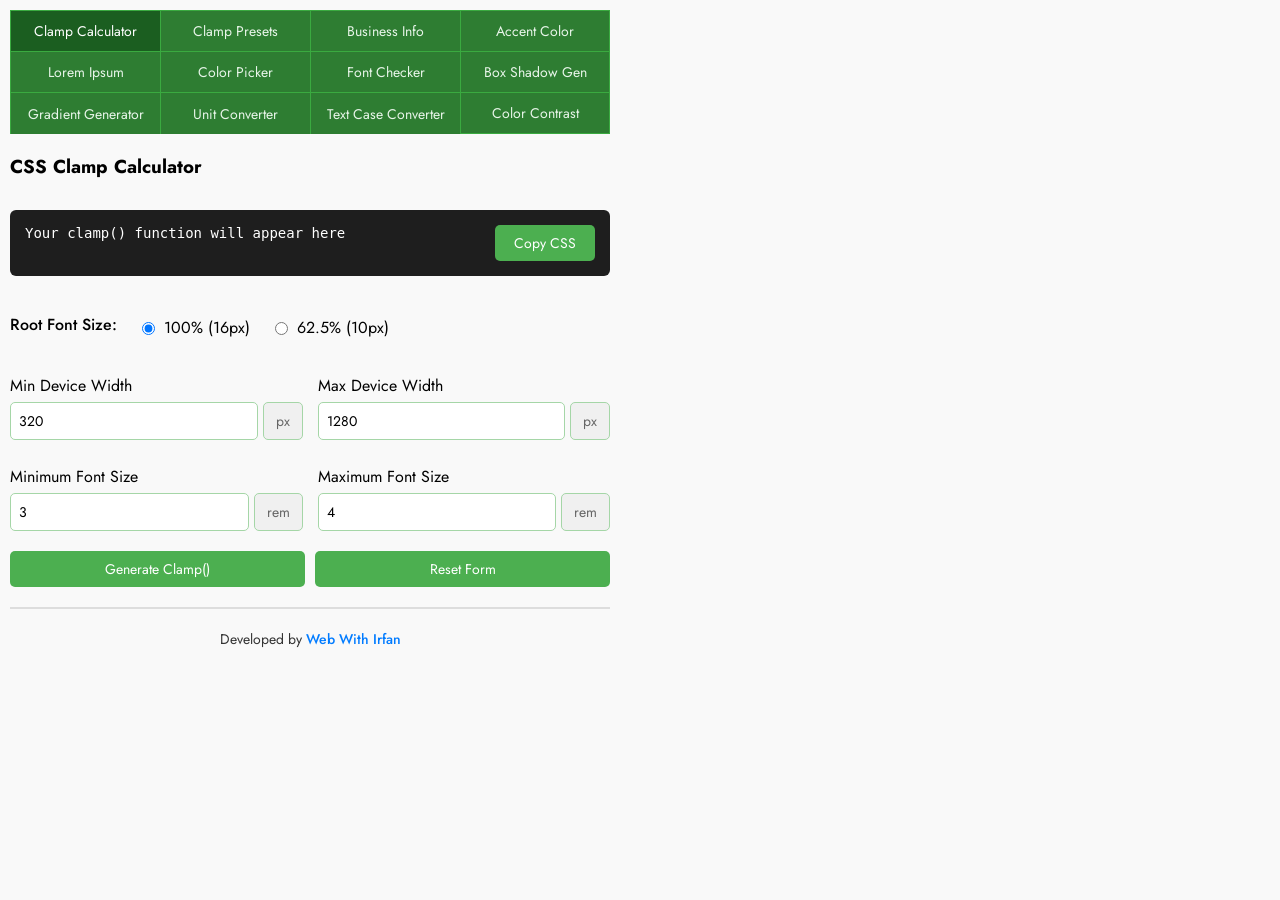
==== popup.html @ 5f10c7e3 "Uploaded all files" ====
<!DOCTYPE html>
<html lang="en">
<head>  <meta charset="UTF-8">  <meta name="viewport" content="width=device-width, initial-scale=1.0">
  <title>Toolbox - Web With Irfan</title>
  <link rel="stylesheet" href="popup.css">
  <script src="vendor/tesseract.min.js"></script>
</head>
<body>
  <div class="tab-container">
    <button class="tab-button btn-hover active" data-tab="clamp">Clamp Calculator</button>
    <button class="tab-button btn-hover" data-tab="clamp-presets">Clamp Presets</button>
    <button class="tab-button btn-hover" data-tab="business-info">Business Info</button>
    <button class="tab-button btn-hover" data-tab="accent-color">Accent Color</button>
    <button class="tab-button btn-hover" data-tab="lorem">Lorem Ipsum</button>    
    <button class="tab-button btn-hover" data-tab="color">Color Picker</button>
    <button class="tab-button btn-hover" data-tab="font">Font Checker</button>
    <button class="tab-button btn-hover" data-tab="box-shadow">Box Shadow Gen</button>    
    <button class="tab-button btn-hover" data-tab="gradient">Gradient Generator</button>
    <button class="tab-button btn-hover" data-tab="unit-converter">Unit Converter</button>
    <button class="tab-button btn-hover" data-tab="text-case">Text Case Converter</button>
    <button class="tab-button btn-hover" data-tab="contrast-checker">Color Contrast</button>
    
  </div>

  <!-- CSS Clamp Calculator -->

  <div class="tab-content active" id="clamp">
    <h3>CSS Clamp Calculator</h3>
  
    <div class="preview-section">
      <div class="code-display">
        <code id="clampOutput">Your clamp() function will appear here</code>
        <button id="copyClampBtn" class="btn-hover">Copy CSS</button>
      </div>
    </div>

    <div class="root-font-row">
      <span>Root Font Size:</span>
      <label><input type="radio" name="rootFontSize" value="16" checked> 100% (16px)</label>
      <label><input type="radio" name="rootFontSize" value="10"> 62.5% (10px)</label>
    </div>

    <div class="input-grid">
      <div class="input-group">
        <label for="minDeviceWidth">Min Device Width</label>
        <div class="input-with-unit">
          <input type="number" id="minDeviceWidth" placeholder="e.g 320" value="320">
          <span class="unit">px</span>
        </div>
      </div>
      <div class="input-group">
        <label for="maxDeviceWidth">Max Device Width</label>
        <div class="input-with-unit">
          <input type="number" id="maxDeviceWidth" placeholder="e.g 1280" value="1280">
          <span class="unit">px</span>
        </div>
      </div>
      <div class="input-group">
        <label for="minFontSize">Minimum Font Size</label>
        <div class="input-with-unit">
          <input type="number" id="minFontSize" placeholder="e.g., 1" step="0.01" value="3">
          <span class="unit">rem</span>
        </div>
      </div>
      <div class="input-group">
        <label for="maxFontSize">Maximum Font Size</label>
        <div class="input-with-unit">
          <input type="number" id="maxFontSize" placeholder="e.g., 2" step="0.01" value="4">
          <span class="unit">rem</span>
        </div>
      </div>
    </div>
    
    <div class="action-buttons">
      <button id="generateClamp" class="btn-hover">Generate Clamp()</button>
      <button id="resetClamp" class="btn-hover">Reset Form</button>
    </div>
  </div>
  

  <!-- Lorem Ipsum Generator -->
  <div class="tab-content" id="lorem">
    <h3>Lorem Ipsum Generator</h3>
    
    <div class="input-grid">
      <div class="input-group">
        <label for="loremParagraphs">Paragraphs</label>
        <input type="number" id="loremParagraphs" min="1" max="10" value="2">
      </div>
      <div class="input-group">
        <label for="loremSentences">Sentences per Paragraph</label>
        <input type="number" id="loremSentences" min="1" max="10" value="3">
      </div>
      <div class="input-group">
        <label for="loremWordsPerSentence">Words per sentence:</label>
        <input type="number" id="loremWordsPerSentence" value="8" min="3" max="20" />

      </div>
    </div>

    <div class="preview-section">
      <div class="preview-container text-preview">
        <textarea id="loremOutput" rows="6" readonly></textarea>
      </div>
      <div class="action-buttons">
        <button id="generateLorem" class="btn-hover">Generate</button>
        <button id="copyLorem" class="btn-hover">Copy Text</button>
      </div>
    </div>
  </div>

  <!-- Color Picker -->
  <div class="tab-content" id="color">
    <h3>Color Picker</h3>
    <button id="eyeDropperBtn" class="btn-hover">Pick From Page</button>
    <input type="color" id="colorInput">
    <div id="colorPreview"></div>
    <div class="code-display">
      <code id="hexCode">color: #000000;</code>
      <button class="copy btn-hover" data-copy="hex">Copy</button>
    </div>
    <div class="code-display">
      <code id="rgbCode">color: rgb(0,0,0);</code>
      <button class="copy btn-hover" data-copy="rgb">Copy</button>
    </div>
    <div class="code-display">
      <code id="hslCode">color: hsl(0, 0%, 0%);</code>
      <button class="copy btn-hover" data-copy="hsl">Copy</button>
    </div>
  </div>

  <!-- Font Checker -->
  <div class="tab-content" id="font">
    <h3>Font Checker</h3>
    
    <div class="preview-section">
      <div class="button-group">
        <button id="checkFontOnPage" class="btn-hover">Pick Font from Page</button>
        <button id="resetFontPicker" class="btn-hover">Reset Picker</button>
      </div>
      <p class="hint">Hover over any text on the page and click to analyze its font properties.</p>
      
      <div class="code-display">
        <code id="fontInfoOutput">Click "Pick Font from Page" to start...</code>
        <button id="copyFontInfo" class="btn-hover">Copy CSS</button>
      </div>
      
      <div id="fontPreviewBox" class="font-preview hidden">
        <h4>Preview Text</h4>
        <p id="fontPreview">The quick brown fox jumps over the lazy dog</p>
      </div>
    </div>
  </div>

  <!-- Box Shadow Generator -->
  <div class="tab-content" id="box-shadow">
    <h3>Box Shadow Generator</h3>
    
    <div class="box-shadow-presets">
      <h4>Presets</h4>
      <div class="preset-grid">
        <button class="shadow-preset btn-hover" data-preset="soft">Soft Shadow</button>
        <button class="shadow-preset btn-hover" data-preset="medium">Medium Shadow</button>
        <button class="shadow-preset btn-hover" data-preset="hard">Hard Shadow</button>
        <button class="shadow-preset btn-hover" data-preset="layered">Layered Shadow</button>
        <button class="shadow-preset btn-hover" data-preset="inset">Inset Shadow</button>
        <button class="shadow-preset btn-hover" data-preset="float">Float Effect</button>
      </div>
    </div>
    
    <div class="preview-section">
      <div class="preview-container">
        <div id="boxShadowPreview">Preview</div>
      </div>
      <div class="code-display">        <code id="shadowCode">box-shadow: none;</code>
        <button id="copyBoxShadow" class="btn-hover">Copy CSS</button>
      </div>
    </div>

    <div class="box-shadow-grid">
      <div class="input-group">
        <label for="hOffset">Horizontal Offset (px)</label>
        <input type="number" id="hOffset" placeholder="e.g., 10">
      </div>
      <div class="input-group">
        <label for="vOffset">Vertical Offset (px)</label>
        <input type="number" id="vOffset" placeholder="e.g., 10">
      </div>
      <div class="input-group">
        <label for="blurRadius">Blur Radius (px)</label>
        <input type="number" id="blurRadius" placeholder="e.g., 5">
      </div>
      <div class="input-group">
        <label for="spreadRadius">Spread Radius (px)</label>
        <input type="number" id="spreadRadius" placeholder="e.g., 0">
      </div>
      <div class="input-group">
        <label for="shadowColor">Shadow Color</label>
        <input type="color" id="shadowColor" value="#000000">
      </div>
      <div class="input-group">
        <label class="inset-label"><input type="checkbox" id="insetToggle"> Inset</label>
      </div>
    </div>

    <h4>Box Properties</h4>
    <div class="box-properties-grid">
      <div class="input-group">
        <label for="canvasColor">Canvas Color</label>
        <input type="color" id="canvasColor" value="#f3f4f6">
      </div>
      <div class="input-group">
        <label for="previewBgColor">Background Color</label>
        <input type="color" id="previewBgColor" value="#ffffff">
      </div>
      <div class="input-group">
        <label for="borderColor">Border Color</label>
        <input type="color" id="borderColor" value="#000000">
      </div>
      <div class="input-group">
        <label for="borderRadius">Border Radius (px)</label>
        <input type="number" id="borderRadius" placeholder="e.g., 0" min="0" max="200">
      </div>
      <div class="input-group">
        <label for="previewHeight">Height (px)</label>
        <input type="number" id="previewHeight" value="100" min="50" max="200">
      </div>
      <div class="input-group">
        <label for="previewWidth">Width (px)</label>
        <input type="number" id="previewWidth" value="200" min="50" max="200">
      </div>
    </div>

    <div class="reset-section">
    <button id="resetBoxShadow" class="btn-hover">Reset Input Values</button>
  </div>
  </div>


  <!-- Gradient Generator -->
  <div class="tab-content" id="gradient">
    <h3>Gradient Generator</h3>
    
    <div class="gradient-presets">
      <h4>Presets</h4>
      <div class="preset-grid">
        <button class="gradient-preset btn-hover" data-preset="sunset">Sunset</button>
        <button class="gradient-preset btn-hover" data-preset="ocean">Ocean</button>
        <button class="gradient-preset btn-hover" data-preset="emerald">Emerald</button>
        <button class="gradient-preset btn-hover" data-preset="aurora">Aurora</button>
        <button class="gradient-preset btn-hover" data-preset="cosmic">Cosmic</button>
        <button class="gradient-preset btn-hover" data-preset="royal">Royal</button>
      </div>
    </div>
    
    <div class="preview-section">
      <div class="preview-container">
        <div id="gradientPreview">Preview</div>
      </div>
      <div class="code-display">        <code id="gradientCode">background-image: linear-gradient(to right, #000000, #ffffff);</code>
        <button id="copyGradient" class="btn-hover">Copy CSS</button>
      </div>
    </div>

    <div class="gradient-controls">
      <div class="input-grid">
        <div class="input-group">
          <label for="gradientType">Type</label>
          <select id="gradientType">
            <option value="linear">Linear</option>
            <option value="radial">Radial</option>
            <option value="conic">Conic</option>
          </select>
        </div>
        
        <div class="input-group" id="linearControls">
          <label for="gradientDirection">Direction</label>
          <select id="gradientDirection">
            <option value="to right">→ To Right</option>
            <option value="to bottom">↓ To Bottom</option>
            <option value="to left">← To Left</option>
            <option value="to top">↑ To Top</option>
            <option value="45deg">↗ 45° Diagonal</option>
            <option value="-45deg">↘ -45° Diagonal</option>
            <option value="custom">Custom Angle</option>
          </select>
          <div id="customAngleControls" class="hidden">
            <div class="angle-control">
              <input type="range" id="customAngle" min="0" max="360" value="90" step="1">
              <div id="angleVisualizer">↑</div>
              <span id="customAngleValue">90°</span>
            </div>
          </div>
        </div>

        <div class="input-group hidden" id="radialControls">
          <label for="radialShape">Shape</label>
          <select id="radialShape">
            <option value="circle">Circle</option>
            <option value="ellipse">Ellipse</option>
          </select>
        </div>
      </div>

      <h4>Color Stops</h4>
      <div class="color-stops-wrapper">
        <div id="colorStopsSlider"></div>
        <div id="colorStops" class="color-stops-container">
          <div class="color-stop">
            <input type="color" class="gradientColor" value="#000000">
            <input type="range" class="gradientStop" value="0" min="0" max="100">
            <span class="position-label">0%</span>
            <input type="number" class="color-stop-input" value="0" min="0" max="100">
            <button class="remove-stop btn-hover" title="Remove Color Stop">×</button>
          </div>
          <div class="color-stop">
            <input type="color" class="gradientColor" value="#ffffff">
            <input type="range" class="gradientStop" value="100" min="0" max="100">
            <span class="position-label">100%</span>
            <input type="number" class="color-stop-input" value="100" min="0" max="100">
            <button class="remove-stop btn-hover" title="Remove Color Stop">×</button>
          </div>
        </div>
      </div>
      <button id="addColorStop" class="btn-hover">Add Color Stop</button>
    </div>
    <div class="reset-section">
    <button id="resetGradient" class="btn-hover">Reset Input Values</button>
  </div>
  </div>

  <!-- Text Case Converter -->
  <div class="tab-content" id="text-case">
    <h3>Text Case Converter 📝</h3>
    
    <div class="input-grid">
      <div class="input-group" style="grid-column: 1 / -1;">
        <textarea 
          id="textInput" 
          rows="6" 
          placeholder="Enter or paste your text here..."
          aria-label="Text to convert"></textarea>
      </div>
    </div>    
    <div class="case-controls">
      <div class="preset-grid">
        <button class="case-btn btn-hover" data-case="upper">UPPERCASE</button>
        <button class="case-btn btn-hover" data-case="lower">lowercase</button>
        <button class="case-btn btn-hover" data-case="title">Title Case</button>
        <button class="case-btn btn-hover" data-case="sentence">Sentence case</button>
        <button class="case-btn btn-hover" data-case="capitalize">Capitalize Each Word</button>
        <button class="case-btn btn-hover" data-case="toggle">tOGGLE cASE</button>
        <button class="case-btn btn-hover" data-case="inverse">InVeRsE cAsE</button>
        <button class="utility-btn btn-hover" id="removeSpaces">Remove Extra Spaces</button>
        <button class="utility-btn btn-hover" id="undoButton" disabled>Undo (Ctrl+Z)</button>
      </div>


      <div class="action-row">
        <button class="action-btn btn-hover" id="clearText">Clear Text</button>
        <button class="action-btn btn-hover" id="copyText" disabled>Copy to Clipboard</button>
        <button class="action-btn btn-hover" id="downloadText" disabled>Download as .txt</button>
      </div>
    </div>

    <div class="stats-display">
      <p id="textStats" aria-live="polite">Characters: 0 | Words: 0</p>
    </div>
  </div>
  

  <!-- Unit Converter -->
  <div class="tab-content" id="unit-converter">
    <h3>Unit Converter</h3>
    
    <div class="preview-section">
      <div class="code-display">
        <code id="conversionResult">0px = 0rem</code>
        <button id="copyConversion" class="btn-hover">Copy</button>
      </div>
    </div>

    <div class="converter-grid">
      <div class="input-group">
        <label for="baseFontSize">Base Font Size</label>
        <div class="input-with-unit">
          <input type="number" id="baseFontSize" value="16" min="1" max="100">
          <span class="unit">px</span>
        </div>
      </div>

      <div class="input-group">
        <label for="inputValue">Value</label>
        <div class="input-with-unit">
          <input type="number" id="inputValue" placeholder="Enter value" step="0.1">
          <select id="inputUnit">
            <option value="px">px</option>
            <option value="rem">rem</option>
            <option value="em">em</option>
            <option value="%">%</option>
            <option value="vh">vh</option>
            <option value="vw">vw</option>
            <option value="vmin">vmin</option>
            <option value="vmax">vmax</option>
            <option value="pt">pt</option>
          </select>
        </div>
      </div>

      <div class="conversion-arrow">
        <span>⟶</span>
      </div>

      <div class="input-group">
        <label for="outputUnit">Convert To</label>
        <select id="outputUnit">
          <option value="rem">rem</option>
          <option value="px">px</option>
          <option value="em">em</option>
          <option value="%">%</option>
          <option value="vh">vh</option>
          <option value="vw">vw</option>
          <option value="vmin">vmin</option>
          <option value="vmax">vmax</option>
          <option value="pt">pt</option>
        </select>
      </div>
    </div>
    
    <div class="common-conversions">
      <h4>Common Conversions</h4>
      <div class="quick-convert-grid">
        <button class="quick-convert btn-hover" data-value="16" data-from="px" data-to="rem">16px → rem</button>
        <button class="quick-convert btn-hover" data-value="1" data-from="rem" data-to="px">1rem → px</button>
        <button class="quick-convert btn-hover" data-value="100" data-from="%" data-to="px">100% → px</button>
        <button class="quick-convert btn-hover" data-value="100" data-from="vh" data-to="px">100vh → px</button>
      </div>
    </div>
  </div>

  

  <!-- Clamp Presets -->
  <div class="tab-content" id="clamp-presets">
    <h3>CSS Clamp Presets</h3>
    
    <p class="root-font-info">All values are calculated with root font-size: 10px (62.5%)</p>

    <div class="preview-section">
      <div class="code-display">
        <code id="clampPresetsOutput">:root {
  font-size: 10px;
  --font-h1: clamp(4rem, 3.733rem + 0.333vw, 4.8rem);
  --font-h2: clamp(3.5rem, 3.267rem + 0.233vw, 4rem);
  --font-h3: clamp(2.8rem, 2.667rem + 0.133vw, 3.2rem);
  --font-h4: clamp(2.2rem, 2.133rem + 0.067vw, 2.5rem);
  --font-h5: clamp(1.8rem, 1.733rem + 0.067vw, 2rem);
  --font-h6: clamp(1.5rem, 1.467rem + 0.033vw, 1.6rem);
  --font-subheading: clamp(2rem, 0.521vw + 1.833rem, 2.5rem);
  --text: clamp(1.4rem, 1.367rem + 0.033vw, 1.6rem);
  --small-text: clamp(1.2rem, 1.167rem + 0.033vw, 1.4rem);
  --text-button: clamp(1.3rem, 1.25rem + 0.025vw, 1.5rem);
}</code>
        <button id="copyClampPresets" class="btn-hover">Copy CSS</button>
      </div>
    </div>

    <div class="clamp-presets-preview">
      <h2 class="preview-heading">Edit Min & Max Values:</h2>
      <div class="preview-item" data-element="h1">
        <span class="element-label">h1</span>
        <div class="size-controls">
          <label>Min Size (rem):</label>
          <input type="number" class="min-size" value="4.0" step="0.1">
          <label>Max Size (rem):</label>
          <input type="number" class="max-size" value="4.8" step="0.1">
        </div>
      </div>
      <div class="preview-item" data-element="h2">
        <span class="element-label">h2</span>
        <div class="size-controls">
          <label>Min Size (rem):</label>
          <input type="number" class="min-size" value="3.5" step="0.1">
          <label>Max Size (rem):</label>
          <input type="number" class="max-size" value="4.0" step="0.1">
        </div>
      </div>
      <div class="preview-item" data-element="h3">
        <span class="element-label">h3</span>
        <div class="size-controls">
          <label>Min Size (rem):</label>
          <input type="number" class="min-size" value="2.8" step="0.1">
          <label>Max Size (rem):</label>
          <input type="number" class="max-size" value="3.2" step="0.1">
        </div>
      </div>
      <div class="preview-item" data-element="h4">
        <span class="element-label">h4</span>
        <div class="size-controls">
          <label>Min Size (rem):</label>
          <input type="number" class="min-size" value="2.2" step="0.1">
          <label>Max Size (rem):</label>
          <input type="number" class="max-size" value="2.5" step="0.1">
        </div>
      </div>
      <div class="preview-item" data-element="h5">
        <span class="element-label">h5</span>
        <div class="size-controls">
          <label>Min Size (rem):</label>
          <input type="number" class="min-size" value="1.8" step="0.1">
          <label>Max Size (rem):</label>
          <input type="number" class="max-size" value="2.0" step="0.1">
        </div>
      </div>
      <div class="preview-item" data-element="h6">
        <span class="element-label">h6</span>
        <div class="size-controls">
          <label>Min Size (rem):</label>
          <input type="number" class="min-size" value="1.5" step="0.1">
          <label>Max Size (rem):</label>
          <input type="number" class="max-size" value="1.6" step="0.1">
        </div>
      </div>
      <div class="preview-item" data-element="subheading">
        <span class="element-label">Subheading</span>
        <div class="size-controls">
          <label>Min Size (rem):</label>
          <input type="number" class="min-size" value="2.0" step="0.1">
          <label>Max Size (rem):</label>
          <input type="number" class="max-size" value="2.5" step="0.1">
        </div>
      </div>
      <div class="preview-item" data-element="text">
        <span class="element-label">Text</span>
        <div class="size-controls">
          <label>Min Size (rem):</label>
          <input type="number" class="min-size" value="1.4" step="0.1">
          <label>Max Size (rem):</label>
          <input type="number" class="max-size" value="1.6" step="0.1">
        </div>
      </div>
      <div class="preview-item" data-element="small-text">
        <span class="element-label">Small Text</span>
        <div class="size-controls">
          <label>Min Size (rem):</label>
          <input type="number" class="min-size" value="1.2" step="0.1">
          <label>Max Size (rem):</label>
          <input type="number" class="max-size" value="1.4" step="0.1">
        </div>
      </div>
      <div class="preview-item" data-element="text-button">
        <span class="element-label">Button Text</span>
        <div class="size-controls">
          <label>Min Size (rem):</label>
          <input type="number" class="min-size" value="1.3" step="0.1">
          <label>Max Size (rem):</label>
          <input type="number" class="max-size" value="1.5" step="0.1">
        </div>
      </div>
    </div>
  </div>

  <!-- Business Info Generator -->
  <div class="tab-content" id="business-info">
    <h3>Business Info Generator</h3>

    <form class="business-info-form">
      <section>
        <h4>Contact Information</h4>
        <div class="input-grid">          <div class="input-group">
            <label for="phone">Phone Number</label>
            <input type="tel" id="phone" value="(555) 123-4567">
          </div>
          <div class="input-group">
            <label for="email">Email Address</label>
            <input type="email" id="email" value="contact@businessname.com">
          </div>
        </div>
      </section>

      <section>
        <h4>Address & Map Info</h4>
        <div class="input-group">
          <label for="address">Business Address</label>
          <input type="text" id="address" value="123 Business Street, Suite 100, City, State 12345">
        </div>
        <div class="input-grid">
          <div class="input-group">
            <label for="mapEmbed">Google Maps Embed Code</label>
            <textarea id="mapEmbed" rows="3"><iframe src="https://www.google.com/maps/embed?..." width="600" height="450" style="border:0;" allowfullscreen="" loading="lazy"></iframe></textarea>
          </div>
          <div class="input-group">
            <label for="mapLink">Google Maps Link</label>
            <input type="url" id="mapLink" value="https://goo.gl/maps/example">
          </div>
        </div>
      </section>

      <section>
        <h4>Social Media Links</h4>
        <div class="input-grid">
          <div class="input-group">
            <label for="facebook">Facebook</label>
            <input type="url" id="facebook" value="https://facebook.com/businessname">
          </div>
          <div class="input-group">
            <label for="instagram">Instagram</label>
            <input type="url" id="instagram" value="https://instagram.com/businessname">
          </div>
          <div class="input-group">
            <label for="linkedin">LinkedIn</label>
            <input type="url" id="linkedin" value="https://linkedin.com/company/businessname">
          </div>
          <div class="input-group">
            <label for="twitter">Twitter</label>
            <input type="url" id="twitter" value="https://twitter.com/businessname">
          </div>
          <div class="input-group">
            <label for="youtube">YouTube</label>
            <input type="url" id="youtube" value="https://youtube.com/@businessname">
          </div>
          <div class="input-group">
            <label for="tiktok">TikTok</label>
            <input type="url" id="tiktok" value="https://tiktok.com/@businessname">
          </div>
        </div>
      </section>

      <section>
        <h4>⏰ Business Hours</h4>
        <div class="business-hours-grid" id="businessHoursGrid">
          <div class="hours-row">
            <input type="text" class="days-input" placeholder="e.g., Mon - Sat" value="Mon - Sat">
            <input type="text" class="hours-input" value="09:00 AM – 05:00 PM" placeholder="Enter hours or 'Closed'">
            <button type="button" class="remove-hours-row btn-hover" title="Remove Row">×</button>
          </div>
          <div class="hours-row">
            <input type="text" class="days-input" placeholder="e.g., Sun" value="Sun">
            <input type="text" class="hours-input" value="Closed" placeholder="Enter hours or 'Closed'">
            <button type="button" class="remove-hours-row btn-hover" title="Remove Row">×</button>
          </div>
        </div>
        <button type="button" id="addBusinessHours" class="btn-hover">+ Add Business Hours</button>
      </section>

      <div class="action-buttons">
        <button type="button" id="resetBusiness" class="btn-hover">Reset Form</button>
        <button type="button" id="generateBusiness" class="btn-hover">Generate Code</button>
      </div>

      <div class="preview-section">
        <div class="code-display">
          <code id="businessOutput">Click "Generate Code" to create your business information code</code>
          <button type="button" id="copyBusinessCode" class="btn-hover">Copy Code</button>
        </div>
      </div>
    </form>
  </div>

  <!-- Updated Color Contrast Checker -->
  <div class="tab-content" id="contrast-checker">
    <h3>Color Contrast Checker</h3>
    <div class="input-row">
      <div class="input-group">
        <label for="foregroundColor">Foreground Color</label>
        <input type="color" id="foregroundColor" value="#000000">
        <input type="text" id="foregroundColorText" value="#000000">
      </div>
      <div class="input-group">
        <label for="backgroundColor">Background Color</label>
        <input type="color" id="backgroundColor" value="#ffffff">
        <input type="text" id="backgroundColorText" value="#ffffff">
      </div>
    </div>
    <button id="useEyedropper" class="btn-hover">Use Eyedropper</button>
    <div id="contrastPreview" class="contrast-preview">Aa</div>
    <div class="contrast-result">
      <p id="contrastRatio">Contrast Ratio: 21:1</p>
      <p id="wcagCompliance">WCAG Compliance: AAA</p>
      <p id="wcagLargeText">Large Text Compliance: AAA</p>
      <p id="wcagUI">UI Components Compliance: AA</p>
    </div>
    <div class="font-size-toggle">
      <label>
        <input type="radio" name="fontSize" value="normal" checked> Normal Text
      </label>
      <label>
        <input type="radio" name="fontSize" value="large"> Large Text
      </label>
    </div>
  </div>

  <!-- Accent Color Shortcode Generator -->
  <div class="tab-content" id="accent-color">
    <h3>Accent Color Shortcode Generator</h3>
    <p class="hint">Generate a PHP shortcode that uses your theme's accent color variable.</p>

    <div class="input-grid">
      <div class="input-group">
        <label for="shortcodeName">Shortcode Name:</label>
        <input type="text" id="shortcodeName" value="ac" placeholder="Enter shortcode name">
      </div>
      <div class="input-group">
        <label for="cssVariable">CSS Variable/Color Code:</label>
        <input type="text" id="cssVariable" value="var(--e-global-color-accent)" placeholder="Enter CSS variable">
      </div>
    </div>

      <div class="action-buttons">
      <button id="resetAccent" class="btn-hover">Reset</button>
      <button id="generateShortcode" class="btn-hover">Generate Code</button>
    </div>      <div class="code-display">
        <code id="phpOutput"></code>
        <button id="copyPHP" class="btn-hover">Copy PHP</button>
      </div>

      <div class="usage-info">
        <h4>Usage Example:</h4>
        <div class="code-display">
          <code id="usageExample">This is an[ac]Accent Color Example.[/ac]</code>
          <button id="copyUsage" class="btn-hover">Copy</button>
        </div>
      </div>
    </div>  </div>

  

  <footer>
    <p>Developed by <a href="https://webwithirfan.com" target="_blank" rel="noopener noreferrer">Web With Irfan</a></p>
  </footer>

  <script src="popup.js"></script>
</body>
</html>
---- popup.css ----
@import url('https://fonts.googleapis.com/css2?family=Jost:wght@400;500;600&display=swap');

:root {
  --font-family: 'Jost', sans-serif;
  --background-color: #f9f9f9;
  --tab-bg: #2e7d32; /* Dark green */
  --tab-color: #e8f5e9; /* Light green */
  --tab-border: #3aaa40; /* Medium green */
  --tab-hover-bg: #43a047; /* Slightly lighter green */
  --tab-active-bg: #1b5e20; /* Professional dark green */
  --tab-active-color: #ffffff;
  --input-border: #a5d6a7; /* Soft green */
  --button-bg: #4caf50; /* Bright green */
  --button-color: #ffffff;
  --text-m: 16px;
  --text-s: 14px;
}

body {
  font-family: var(--font-family);
  font-size: var(--text-m);
  margin: 0;
  padding: 10px;
  width: 600px;
  background-color: var(--background-color);
  /* box-shadow: 8px 8px 20px rgba(0, 0, 0, 0.1), -8px 8px 20px rgba(0, 0, 0, 0.1), 0px 8px 20px rgba(0, 0, 0, 0.1); */
}

p{
  margin: 0;
  padding: 0;
  font-size: var(--text-s);
  color: #333;
}
.btn-hover{
  background-color: var(--button-bg);
  color: var(--button-color);
  font-size: var(--text-s);
  font-family: var(--font-family);
  border: none;
  padding: 10px;
  border-radius: 5px;
  cursor: pointer;
  transition: background-color 0.3s, color 0.3s;
}
.btn-hover:hover {
  background-color: var(--tab-active-bg);
  color: var(--tab-active-color);
}

/* Updated styles for tab container and buttons */
.tab-container {
  display: flex;
  flex-wrap: wrap; /* Allow tabs to wrap to the next line */
  justify-content: flex-start; /* Align tabs to the start */
  margin-bottom: 15px;
}

.flex{
  display: flex;
  flex-wrap: wrap;
}

.tab-button {
  flex: 1 1 calc(25%); /* Ensure four tabs per row */
  margin: 0; /* Remove gaps between tabs */
  padding: 10px;
  background: var(--tab-bg);
  color: var(--tab-color);
  border: 1px solid var(--tab-border);
  border-right: none; /* Remove right border for seamless look */
  border-bottom: none; /* Remove bottom border for seamless wrapping */
  cursor: pointer;
  border-radius: 0px;
  transition: background-color 0.3s;
}

.tab-button:nth-child(4n) {
  border-right: 1px solid var(--tab-border); /* Add right border for the last tab in each row */
}

.tab-button:last-child {
  border-bottom: 1px solid var(--tab-border); /* Add bottom border for the last row */
}

.tab-button.active {
  background-color: var(--tab-active-bg);
  color: var(--tab-active-color);
}

.tab-content {
  display: none;
}

.tab-content.active {
  display: block;
}

label {
  display: block;
  margin: 10px 0 5px;
}

input[type="number"], input[type="text"], textarea, button {
  width: 100%;
  padding: 8px;
  margin-bottom: 10px;
  border: 1px solid var(--input-border);
  border-radius: 5px;
  box-sizing: border-box;
  font-size: var(--text-s);
  font-family: var(--font-family);
}

textarea {
  resize: vertical;
}

button, .copy {
  cursor: pointer;
  background-color: var(--button-bg);
  color: var(--button-color);
}

#colorPreview {
  width: 100%;
  height: 50px;
  border-radius: 5px;
  margin: 10px 0;
  border: 1px solid var(--input-border);
}

/* Specific styles for the Color Picker section */
#color #colorPreview {
  width: 100%;
  height: 100px;
  border-radius: 8px;
  margin: 15px 0;
  border: 1px solid var(--input-border);
  transition: background-color 0.3s ease;
}

#color .code-display {
  margin-bottom: 10px;
}

#color #eyeDropperBtn {
  margin-bottom: 10px;
}

#color input[type="color"] {
  width: 100%;
  height: 40px;
  padding: 5px;
  margin: 10px 0;
}

/* Clamp Calculator Specific (inherits global theme) */
#clamp .radio-group {
  display: flex;
  align-items: center;
  gap: 20px;
  margin-bottom: 10px;
  flex-wrap: wrap;
}

#clamp .radio-group div {
  display: flex;
  align-items: center;
}

#clamp .radio-group input[type="radio"] {
  margin-right: 5px;
}

#clamp .output {
  background: #f4f4f4;
  padding: 10px;
  border-radius: 6px;
  font-family: var(--font-family);
  font-size: var(--text-m);
  text-align: center;
  margin-bottom: 10px;
}

#clamp .copy-status {
  text-align: center;
  color: var(--tab-active-bg);
  font-size: var(--text-m);
  display: none;
}


.root-font-row {
  display: flex;
  align-items: center;
  gap: 20px;
  margin-bottom: 20px;
  flex-wrap: wrap;
  font-size: var(--text-m);
}

.root-font-row span {
  font-weight: 500;
  font-family: "Jost", sans-serif;
}

.root-font-row label {
  display: flex;
  align-items: center;
  gap: 6px;
  font-family: "Jost", sans-serif;
  font-weight: 400;
}

/* Responsive grid for inputs: two columns if possible, one column for remaining input */
.input-grid {
  display: grid;
  grid-template-columns: repeat(2, 1fr); /* Always 2 columns */
  gap: 15px; /* Reduced horizontal gap */
  margin-bottom: 20px;
}

/* Make single input take full width */
.input-grid > *:only-child {
  grid-column: 1 / -1;
}

@media screen and (max-width: 600px) {
  .input-grid {
    grid-template-columns: 1fr;
  }
}

/* Box Shadow Generator */
#boxShadowPreview {
  width: 200px;
  height: 100px;
  background-color: white;
  border: 1px solid var(--input-border);
  border-radius: 5px;
  display: flex;
  align-items: center;
  justify-content: center;
  font-family: var(--font-family);
  font-size: var(--text-s);
  color: #333;
  transition: all 0.3s ease;
}

.box-shadow-grid {
  display: grid;
  grid-template-columns: 1fr 1fr;
  gap: 15px;
  margin-bottom: 20px;
}

.box-shadow-grid .input-group {
  margin: 0;
}

.box-shadow-grid label {
  margin-bottom: 5px;
}

.inset-label {
  display: flex;
  align-items: center;
  gap: 5px;
  height: 100%;
  margin-top: 25px;
}

#box-shadow .preview-container {
  background-color: var(--background-color);
  padding: 30px;
  margin-bottom: 15px;
  border-radius: 8px;
  display: flex;
  justify-content: center;
  align-items: center;
}

/* Other preview containers (not box shadow) */
.preview-container:not(#box-shadow .preview-container) {
  background-color: #f3f4f6;
  padding: 30px;
  margin-bottom: 15px;
  border-radius: 8px;
  display: flex;
  justify-content: center;
  align-items: center;
}



/* Gradient Generator */
#gradientPreview {
  width: 100%;
  height: 150px;
  transition: all 0.3s ease;
  display: flex;
  align-items: center;
  justify-content: center;
  font-family: var(--font-family);
  font-size: var(--text-m);
  color: transparent;
  border-radius: 8px;
  border: 2px solid var(--input-border);
}

.gradient-controls {
  margin-top: 20px;
}

.gradient-controls .input-grid {
  margin-bottom: 20px;
}

.color-stops-wrapper {
  background: #f5f5f5;
  padding: 20px;
  border-radius: 8px;
  margin: 15px 0;
}

.color-stop {
  display: grid;
  grid-template-columns: 80px 1fr auto 80px auto;
  gap: 10px;
  align-items: center;
  margin-bottom: 15px;
  background: white;
  padding: 10px;
  border-radius: 5px;
  box-shadow: 0 2px 4px rgba(0,0,0,0.05);
}

.color-stop:last-child {
  margin-bottom: 0;
}

.color-stop input[type="color"] {
  width: 100%;
  height: 35px;
  padding: 2px;
  border: 1px solid var(--input-border);
  border-radius: 4px;
}

.color-stop input[type="range"] {
  margin: 0;
  height: 6px;
  border-radius: 3px;
  background: #f0f0f0;
  outline: none;
  appearance: none;
  -webkit-appearance: none;
}

.color-stop input[type="range"]::-webkit-slider-thumb {
  -webkit-appearance: none;
  width: 16px;
  height: 16px;
  border-radius: 50%;
  background: var(--button-bg);
  cursor: pointer;
  border: none;
}

.color-stop-input {
  width: 70px !important;
  text-align: center;
  padding: 6px !important;
  margin: 0 !important;
}

.position-label {
  font-size: 12px;
  color: #666;
  min-width: 40px;
}

.remove-stop {
  width: 26px !important;
  height: 26px;
  padding: 0 !important;
  display: flex;
  align-items: center;
  justify-content: center;
  font-size: 18px;
  background-color: #dc3545;
  border-radius: 50% !important;
}

.remove-stop:hover {
  background-color: #c82333;
}

#customAngle {
  margin-top: 10px;
  width: 100%;
}

#customAngleValue {
  display: block;
  text-align: center;
  font-size: 14px;
  color: #666;
  margin-top: 5px;
}

/* Gradient Presets */
.gradient-presets {
  margin-bottom: 20px;
}

.preset-grid {
  display: grid;
  grid-template-columns: repeat(3, 1fr);
  gap: 10px;
  margin-top: 10px;
}

.gradient-preset {
  height: 60px;
  border-radius: 8px;
  font-weight: 500;
  position: relative;
  overflow: hidden;
  border: 2px solid var(--input-border);
  transition: transform 0.2s, box-shadow 0.2s;
}

.gradient-preset:hover {
  transform: translateY(-2px);
  box-shadow: 0 4px 8px rgba(0,0,0,0.1);
}

/* Gradient presets backgrounds */
.gradient-preset[data-preset="sunset"] {
  background: linear-gradient(to right, #ff7e5f, #feb47b);
}

.gradient-preset[data-preset="ocean"] {
  background: linear-gradient(to bottom, #2193b0, #6dd5ed);
}

.gradient-preset[data-preset="emerald"] {
  background: linear-gradient(45deg, #00b09b, #96c93d);
}

.gradient-preset[data-preset="purple"] {
  background: radial-gradient(circle, #8e2de2, #4a00e0);
}

.gradient-preset[data-preset="aurora"] {
  background: linear-gradient(45deg, #85FFBD 0%, #FFFB7D 100%);
}

.gradient-preset[data-preset="cosmic"] {
  background: linear-gradient(to right, #0f0c29, #302b63, #24243e);
}

.gradient-preset[data-preset="royal"] {
  background: linear-gradient(to right, #141e30, #243b55);
}

.angle-control {
  position: relative;
  padding: 15px;
  margin-top: 10px;
  text-align: center;
}

#angleVisualizer {
  width: 30px;
  height: 30px;
  margin: 10px auto;
  font-size: 20px;
  transition: transform 0.2s;
  display: flex;
  align-items: center;
  justify-content: center;
  background: var(--button-bg);
  color: white;
  border-radius: 50%;
}

#gradient select,
#gradient input[type="number"] {
  padding: 8px 12px;
  border: 1px solid var(--input-border);
  border-radius: 5px;
  font-size: var(--text-s);
  font-family: var(--font-family);
  background-color: white;
}

.hidden {
  display: none !important;
}

/* Unit Converter */
#conversionResult {
  font-family: var(--font-family);
  font-size: var(--text-m);
  text-align: center;
}

.converter-grid {
  display: grid;
  grid-template-columns: 1fr auto 1fr;
  gap: 15px;
  align-items: end;
  margin: 20px 0;
}

#outputUnit {
  width: 100%;
  padding: 8px;
  border: 1px solid var(--input-border);
  border-radius: 5px;
  font-size: var(--text-s);
  font-family: var(--font-family);
  background-color: white;
}

.input-with-unit {
  display: flex;
  gap: 5px;
}

.input-with-unit input {
  margin-bottom: 0;
}

.input-with-unit select {
  width: auto;
  min-width: 70px;
}

.input-with-unit .unit {
  background: #f0f0f0;
  padding: 8px 12px;
  border: 1px solid var(--input-border);
  border-radius: 5px;
  color: #666;
  font-size: var(--text-s);
}

.conversion-arrow {
  display: flex;
  justify-content: center;
  align-items: center;
  color: var(--tab-active-bg);
  font-size: 24px;
}

.quick-convert-grid {
  display: grid;
  grid-template-columns: 1fr 1fr;
  gap: 10px;
  margin-top: 10px;
}

.quick-convert {
  text-align: center;
  font-size: var(--text-s);
  padding: 8px;
}

.common-conversions {
  margin-top: 30px;
}

.common-conversions h4 {
  color: var(--tab-active-bg);
  margin-bottom: 10px;
}

/* Box Properties and Preview Container */
.box-properties-grid {
  display: grid;
  grid-template-columns: 1fr 1fr;
  gap: 15px;
  margin: 15px 0;
}

.preview-container {
  background-color: #f3f4f6;
  padding: 30px;
  margin-bottom: 15px;
  border-radius: 8px;
  display: flex;
  justify-content: center;
  align-items: center;
}

.preview-section {
  margin-bottom: 30px;
  order: 999; /* This will push it to the bottom */
  margin-top: 30px;
}

.code-display {
  display: grid;
  grid-template-columns: 1fr auto;
  gap: 15px;
  background: #1e1e1e;
  color: #fff;
  padding: 15px;
  border-radius: 6px;
  margin-bottom: 15px;
  align-items: start;
}

.code-display code {
  font-family: 'Consolas', monospace;
  font-size: 14px;
  white-space: pre-wrap;
  word-break: break-word;
  overflow-wrap: break-word;
  max-width: 100%;
}

.code-display button {
  padding: 8px 15px;
  font-size: 14px;
  white-space: nowrap;
  min-width: 100px;
  height: fit-content;
  margin: 0;
}

#unit-converter .code-display {
  background: #1e1e1e;
  margin-bottom: 20px;
}

#unit-converter .code-display code {
  color: #fff;
  font-family: 'Consolas', monospace;
}

#box-shadow h4 {
  margin: 20px 0 10px;
  color: var(--tab-active-bg);
}

/* Lorem Ipsum Generator and Text Preview */
.text-preview textarea {
  width: 100%;
  height: 200px;
  padding: 15px;
  background: white;
  border: 1px solid var(--input-border);
  border-radius: 5px;
  font-family: var(--font-family);
  font-size: var(--text-s);
  line-height: 1.5;
  resize: none;
}

.action-buttons {
  display: flex;
  gap: 10px;
  justify-content: flex-end;
  margin-bottom: 20px;
}

.action-buttons button {
  min-width: 80px;
  padding: 8px 15px;
  font-size: 14px;
  white-space: nowrap;
  margin: 0;
}

/* Font Checker Styles */
#fontInfoOutput {
  background: #1e1e1e;
  color: #fff;
  padding: 15px;
  border-radius: 6px;
  margin: 15px 0;
  font-family: 'Consolas', monospace;
  font-size: 14px;
  white-space: pre-wrap;
  min-height: 100px;
}

.hint {
  color: #666;
  font-size: var(--text-s);
  margin: 10px 0;
  font-style: italic;
}

.font-preview {
  background: white;
  padding: 20px;
  border-radius: 8px;
  border: 1px solid var(--input-border);
}

.font-preview h4 {
  color: var(--tab-active-bg);
  margin-bottom: 10px;
}

.font-preview p {
  font-size: 18px;
  line-height: 1.5;
  color: #1b5e20; /* Using the dark green from our theme */
}

.button-group {
  display: flex;
  gap: 10px;
  margin-bottom: 15px;
}

/* Clamp Presets Styles */
.clamp-presets-preview {
  margin-top: 20px;
}

.preview-heading {
  color: var(--tab-active-bg);
  margin-bottom: 15px;
  font-size: 1.2em;
}

.preview-item {
  background: white;
  padding: 15px;
  margin-bottom: 15px;
  border-radius: 8px;
  border: 1px solid var(--input-border);
}

.preview-item .element-label {
  display: inline-block;
  background: var(--tab-active-bg);
  color: white;
  padding: 4px 8px;
  border-radius: 4px;
  font-size: 12px;
  margin-bottom: 10px;
}

.preview-item .size-controls {
  display: grid;
  grid-template-columns: auto 100px auto 100px;
  gap: 10px;
  align-items: center;
  background: #f5f5f5;
  padding: 10px;
  border-radius: 4px;
}

.preview-item .size-controls label {
  margin: 0;
  font-size: 12px;
  color: #666;
}

.preview-item .size-controls input {
  margin: 0;
  padding: 4px 8px;
  width: 100%;
  border: 1px solid var(--input-border);
  border-radius: 4px;
  font-size: 14px;
}

/* Root Font Info */
.root-font-info {
  background: #e8f5e9;
  color: var(--tab-active-bg);
  padding: 10px;
  border-radius: 4px;
  margin-bottom: 20px;
  font-size: 14px;
  text-align: center;
}

/* Business Info Generator */
.business-info-form {
  margin-top: 20px;
}

.business-info-form h4 {
  color: var(--tab-active-bg);
  margin: 20px 0 15px;
  font-size: var(--text-m);
  font-weight: 500;
  display: flex;
  align-items: center;
  gap: 8px;
}

.business-info-form input,
.business-info-form textarea {
  width: 100%;
  padding: 8px;
  margin-bottom: 10px;
  border: 1px solid var(--input-border);
  border-radius: 5px;
  box-sizing: border-box;
  font-size: var(--text-s);
  font-family: var(--font-family);
  transition: border-color 0.3s, box-shadow 0.3s;
}

.business-info-form input:focus,
.business-info-form textarea:focus {
  outline: none;
  border-color: var(--tab-active-bg);
  box-shadow: 0 0 0 2px rgba(27, 94, 32, 0.1);
}

.business-info-form .business-hours-grid {
  display: flex;
  flex-wrap: wrap;
  gap: 15px;
  background: var(--background-color);
  padding: 15px;
  border-radius: 8px;
  margin: 10px 0;
}

.business-info-form .hours-row {
  width: 100%;
  display: flex;
  align-items: center;
  background: white;
  padding: 15px;
  border-radius: 5px;
  box-shadow: 0 1px 3px rgba(0,0,0,0.05);
}

.business-hours-grid .hours-row {
  width: 100%;
  display: flex;
  align-items: center;
  gap: 15px;
  background: white;
  padding: 15px;
  border-radius: 5px;
  box-shadow: 0 1px 3px rgba(0,0,0,0.05);
}

.business-hours-grid .hours-row input {
  flex: 1;
  margin: 0;
  padding: 8px 12px;
}

.business-hours-grid .hours-row .days-input {
  flex: 0 0 150px;
  font-weight: 500;
}

.business-hours-grid .hours-row .hours-input {
  flex: 2; /* Make the hours input longer */
}

.hours-row span {
  flex: 0 0 150px;
  font-size: var(--text-s);
  color: #666;
}

.hours-row input {
  flex: 1;
  padding: 5px;
  border: 1px solid #ccc;
  border-radius: 4px;
}

.hours-row .hours-input {
  flex: 2; /* Make the hours input longer */
}

.hours-row button {
  background-color: #f44336;
  color: white;
  border: none;
  border-radius: 50%; /* Make the button circular */
  padding: 5px;
  width: 24px;
  height: 24px;
  font-size: 14px;
  cursor: pointer;
  display: flex;
  align-items: center;
  justify-content: center;
}

.hours-row button:hover {
  background-color: #d32f2f;
}

.hours-row.focused {
  outline: 2px solid #4caf50;
}

#addBusinessHours {
  margin-top: 10px;
  background-color: #4caf50;
  color: white;
  border: none;
  border-radius: 4px;
  padding: 5px 10px;
  cursor: pointer;
}

#addBusinessHours:hover {
  background-color: #388e3c;
}

#business-info .input-grid {
  display: grid;
  grid-template-columns: repeat(2, 1fr);
  gap: 15px;
  margin-bottom: 20px;
}

#business-info .input-grid > *:only-child {
  grid-column: 1 / -1;
}

#business-info .code-display {
  background: #1e1e1e;
  color: #fff;
  padding: 15px;
  border-radius: 6px;
  margin: 15px 0;
  display: grid;
  grid-template-columns: 1fr auto;
  align-items: start;
}

#business-info .code-display code {
  font-family: 'Consolas', monospace;
  font-size: var(--text-s);
  line-height: 1.5;
  white-space: pre-wrap;
  word-break: break-word;
  max-width: 100%;
  overflow-x: auto;
  padding-right: 15px;
}

#business-info .action-buttons {
  display: flex;
  gap: 10px;
  justify-content: flex-end;
  margin: 15px 0;
}

/* Improved Styling for Color Contrast Checker Results */
#contrast-checker .contrast-result {
  margin-top: 20px;
  padding: 15px;
  background-color: #f0f8ff; /* Light blue background */
  border: 1px solid #d1e7ff; /* Subtle border */
  border-radius: 8px;
  text-align: center;
  font-family: var(--font-family);
}

#contrast-checker .contrast-result p {
  margin: 8px 0;
  font-size: 16px;
  font-weight: 500;
  color: #333;
}

#contrast-checker .contrast-result p.pass {
  color: #28a745; /* Green for pass */
}

#contrast-checker .contrast-result p.fail {
  color: #dc3545; /* Red for fail */
}

#contrastPreview {
  margin: 15px 0;
  padding: 20px;
  text-align: center;
  font-size: 24px;
  font-weight: bold;
  color: #000;
  background-color: #fff;
  border: 2px solid #ddd;
  border-radius: 8px;
  box-shadow: 0 4px 6px rgba(0, 0, 0, 0.1);
}

#contrast-checker .input-row {
  display: flex;
  gap: 15px;
  margin-bottom: 15px;
}

#contrast-checker .input-group {
  flex: 1;
}

#contrast-checker .input-group input[type="text"] {
  margin-top: 5px;
  width: 100%;
  padding: 8px;
  border: 1px solid #ddd;
  border-radius: 5px;
  font-size: 14px;
}

#contrast-checker button {
  margin-top: 10px;
  padding: 10px 15px;
  font-size: 14px;
  background-color: #007bff;
  color: #fff;
  border: none;
  border-radius: 5px;
  cursor: pointer;
  transition: background-color 0.3s;
}

#contrast-checker button:hover {
  background-color: #0056b3;
}

/* Accent Color Shortcode Generator */
#accent-color .accent-preview-text {
  width: 100%;
  padding: 20px;
  text-align: center;
  font-size: var(--text-m);
  border-radius: 8px;
  background-color: white;
  border: 1px solid var(--input-border);
  transition: color 0.3s ease;
}

#accent-color .preview-section {
  margin: 20px 0;
}

#accent-color .usage-info {
  margin-top: 20px;
}

#accent-color .usage-info h4 {
  color: var(--tab-active-bg);
  margin-bottom: 10px;
  font-size: var(--text-m);
  font-weight: 500;
}

#accent-color .hint {
  color: #666;
  font-size: var(--text-s);
  margin: 10px 0;
  font-style: italic;
}

/* Footer Styling */
footer {
  margin-top: 20px;
  padding: 20px 0 10px 0;
  text-align: center;
  background-color: #f9f9f9; /* Light background color */
  color: #333; /* Dark text color for contrast */
  font-size: var(--text-s);
  border-top: 2px solid #ddd; /* Subtle border */
}

footer a {
  color: #007bff; /* Blue color for links */
  text-decoration: none;
  font-weight: 500;
  transition: color 0.3s;
}

footer a:hover {
  color: #0056b3; /* Darker blue on hover */
}
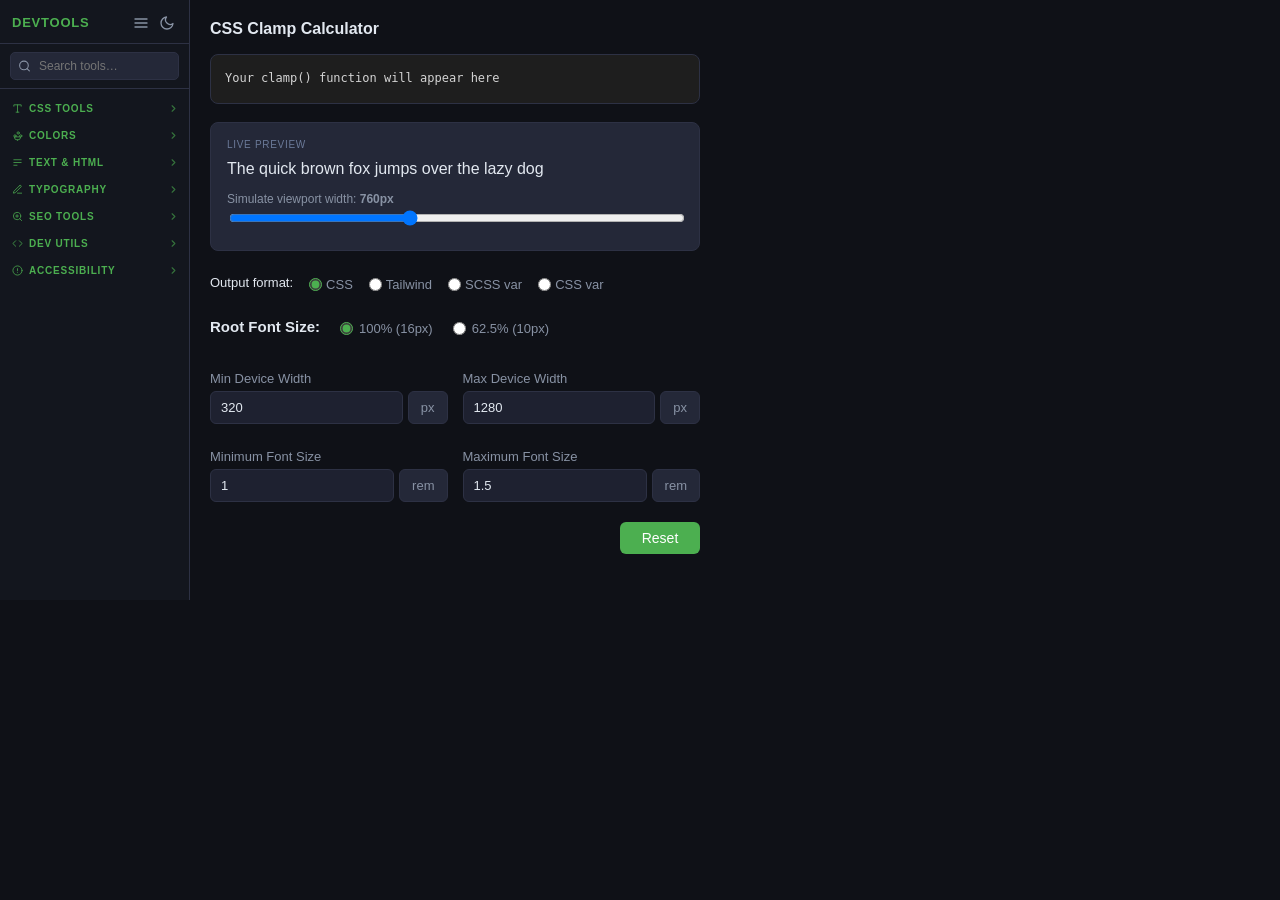
==== commit f399b4ef: "Initial Comit" ====
--- a/popup.html
+++ b/popup.html
@@ -1,734 +1,1303 @@
-<!DOCTYPE html>
-<html lang="en">
-<head>  <meta charset="UTF-8">  <meta name="viewport" content="width=device-width, initial-scale=1.0">
-  <title>Toolbox - Web With Irfan</title>
-  <link rel="stylesheet" href="popup.css">
-  <script src="vendor/tesseract.min.js"></script>
-</head>
-<body>
-  <div class="tab-container">
-    <button class="tab-button btn-hover active" data-tab="clamp">Clamp Calculator</button>
-    <button class="tab-button btn-hover" data-tab="clamp-presets">Clamp Presets</button>
-    <button class="tab-button btn-hover" data-tab="business-info">Business Info</button>
-    <button class="tab-button btn-hover" data-tab="accent-color">Accent Color</button>
-    <button class="tab-button btn-hover" data-tab="lorem">Lorem Ipsum</button>    
-    <button class="tab-button btn-hover" data-tab="color">Color Picker</button>
-    <button class="tab-button btn-hover" data-tab="font">Font Checker</button>
-    <button class="tab-button btn-hover" data-tab="box-shadow">Box Shadow Gen</button>    
-    <button class="tab-button btn-hover" data-tab="gradient">Gradient Generator</button>
-    <button class="tab-button btn-hover" data-tab="unit-converter">Unit Converter</button>
-    <button class="tab-button btn-hover" data-tab="text-case">Text Case Converter</button>
-    <button class="tab-button btn-hover" data-tab="contrast-checker">Color Contrast</button>
-    
-  </div>
-
-  <!-- CSS Clamp Calculator -->
-
-  <div class="tab-content active" id="clamp">
-    <h3>CSS Clamp Calculator</h3>
-  
-    <div class="preview-section">
-      <div class="code-display">
-        <code id="clampOutput">Your clamp() function will appear here</code>
-        <button id="copyClampBtn" class="btn-hover">Copy CSS</button>
-      </div>
-    </div>
-
-    <div class="root-font-row">
-      <span>Root Font Size:</span>
-      <label><input type="radio" name="rootFontSize" value="16" checked> 100% (16px)</label>
-      <label><input type="radio" name="rootFontSize" value="10"> 62.5% (10px)</label>
-    </div>
-
-    <div class="input-grid">
-      <div class="input-group">
-        <label for="minDeviceWidth">Min Device Width</label>
-        <div class="input-with-unit">
-          <input type="number" id="minDeviceWidth" placeholder="e.g 320" value="320">
-          <span class="unit">px</span>
-        </div>
-      </div>
-      <div class="input-group">
-        <label for="maxDeviceWidth">Max Device Width</label>
-        <div class="input-with-unit">
-          <input type="number" id="maxDeviceWidth" placeholder="e.g 1280" value="1280">
-          <span class="unit">px</span>
-        </div>
-      </div>
-      <div class="input-group">
-        <label for="minFontSize">Minimum Font Size</label>
-        <div class="input-with-unit">
-          <input type="number" id="minFontSize" placeholder="e.g., 1" step="0.01" value="3">
-          <span class="unit">rem</span>
-        </div>
-      </div>
-      <div class="input-group">
-        <label for="maxFontSize">Maximum Font Size</label>
-        <div class="input-with-unit">
-          <input type="number" id="maxFontSize" placeholder="e.g., 2" step="0.01" value="4">
-          <span class="unit">rem</span>
-        </div>
-      </div>
-    </div>
-    
-    <div class="action-buttons">
-      <button id="generateClamp" class="btn-hover">Generate Clamp()</button>
-      <button id="resetClamp" class="btn-hover">Reset Form</button>
-    </div>
-  </div>
-  
-
-  <!-- Lorem Ipsum Generator -->
-  <div class="tab-content" id="lorem">
-    <h3>Lorem Ipsum Generator</h3>
-    
-    <div class="input-grid">
-      <div class="input-group">
-        <label for="loremParagraphs">Paragraphs</label>
-        <input type="number" id="loremParagraphs" min="1" max="10" value="2">
-      </div>
-      <div class="input-group">
-        <label for="loremSentences">Sentences per Paragraph</label>
-        <input type="number" id="loremSentences" min="1" max="10" value="3">
-      </div>
-      <div class="input-group">
-        <label for="loremWordsPerSentence">Words per sentence:</label>
-        <input type="number" id="loremWordsPerSentence" value="8" min="3" max="20" />
-
-      </div>
-    </div>
-
-    <div class="preview-section">
-      <div class="preview-container text-preview">
-        <textarea id="loremOutput" rows="6" readonly></textarea>
-      </div>
-      <div class="action-buttons">
-        <button id="generateLorem" class="btn-hover">Generate</button>
-        <button id="copyLorem" class="btn-hover">Copy Text</button>
-      </div>
-    </div>
-  </div>
-
-  <!-- Color Picker -->
-  <div class="tab-content" id="color">
-    <h3>Color Picker</h3>
-    <button id="eyeDropperBtn" class="btn-hover">Pick From Page</button>
-    <input type="color" id="colorInput">
-    <div id="colorPreview"></div>
-    <div class="code-display">
-      <code id="hexCode">color: #000000;</code>
-      <button class="copy btn-hover" data-copy="hex">Copy</button>
-    </div>
-    <div class="code-display">
-      <code id="rgbCode">color: rgb(0,0,0);</code>
-      <button class="copy btn-hover" data-copy="rgb">Copy</button>
-    </div>
-    <div class="code-display">
-      <code id="hslCode">color: hsl(0, 0%, 0%);</code>
-      <button class="copy btn-hover" data-copy="hsl">Copy</button>
-    </div>
-  </div>
-
-  <!-- Font Checker -->
-  <div class="tab-content" id="font">
-    <h3>Font Checker</h3>
-    
-    <div class="preview-section">
-      <div class="button-group">
-        <button id="checkFontOnPage" class="btn-hover">Pick Font from Page</button>
-        <button id="resetFontPicker" class="btn-hover">Reset Picker</button>
-      </div>
-      <p class="hint">Hover over any text on the page and click to analyze its font properties.</p>
-      
-      <div class="code-display">
-        <code id="fontInfoOutput">Click "Pick Font from Page" to start...</code>
-        <button id="copyFontInfo" class="btn-hover">Copy CSS</button>
-      </div>
-      
-      <div id="fontPreviewBox" class="font-preview hidden">
-        <h4>Preview Text</h4>
-        <p id="fontPreview">The quick brown fox jumps over the lazy dog</p>
-      </div>
-    </div>
-  </div>
-
-  <!-- Box Shadow Generator -->
-  <div class="tab-content" id="box-shadow">
-    <h3>Box Shadow Generator</h3>
-    
-    <div class="box-shadow-presets">
-      <h4>Presets</h4>
-      <div class="preset-grid">
-        <button class="shadow-preset btn-hover" data-preset="soft">Soft Shadow</button>
-        <button class="shadow-preset btn-hover" data-preset="medium">Medium Shadow</button>
-        <button class="shadow-preset btn-hover" data-preset="hard">Hard Shadow</button>
-        <button class="shadow-preset btn-hover" data-preset="layered">Layered Shadow</button>
-        <button class="shadow-preset btn-hover" data-preset="inset">Inset Shadow</button>
-        <button class="shadow-preset btn-hover" data-preset="float">Float Effect</button>
-      </div>
-    </div>
-    
-    <div class="preview-section">
-      <div class="preview-container">
-        <div id="boxShadowPreview">Preview</div>
-      </div>
-      <div class="code-display">        <code id="shadowCode">box-shadow: none;</code>
-        <button id="copyBoxShadow" class="btn-hover">Copy CSS</button>
-      </div>
-    </div>
-
-    <div class="box-shadow-grid">
-      <div class="input-group">
-        <label for="hOffset">Horizontal Offset (px)</label>
-        <input type="number" id="hOffset" placeholder="e.g., 10">
-      </div>
-      <div class="input-group">
-        <label for="vOffset">Vertical Offset (px)</label>
-        <input type="number" id="vOffset" placeholder="e.g., 10">
-      </div>
-      <div class="input-group">
-        <label for="blurRadius">Blur Radius (px)</label>
-        <input type="number" id="blurRadius" placeholder="e.g., 5">
-      </div>
-      <div class="input-group">
-        <label for="spreadRadius">Spread Radius (px)</label>
-        <input type="number" id="spreadRadius" placeholder="e.g., 0">
-      </div>
-      <div class="input-group">
-        <label for="shadowColor">Shadow Color</label>
-        <input type="color" id="shadowColor" value="#000000">
-      </div>
-      <div class="input-group">
-        <label class="inset-label"><input type="checkbox" id="insetToggle"> Inset</label>
-      </div>
-    </div>
-
-    <h4>Box Properties</h4>
-    <div class="box-properties-grid">
-      <div class="input-group">
-        <label for="canvasColor">Canvas Color</label>
-        <input type="color" id="canvasColor" value="#f3f4f6">
-      </div>
-      <div class="input-group">
-        <label for="previewBgColor">Background Color</label>
-        <input type="color" id="previewBgColor" value="#ffffff">
-      </div>
-      <div class="input-group">
-        <label for="borderColor">Border Color</label>
-        <input type="color" id="borderColor" value="#000000">
-      </div>
-      <div class="input-group">
-        <label for="borderRadius">Border Radius (px)</label>
-        <input type="number" id="borderRadius" placeholder="e.g., 0" min="0" max="200">
-      </div>
-      <div class="input-group">
-        <label for="previewHeight">Height (px)</label>
-        <input type="number" id="previewHeight" value="100" min="50" max="200">
-      </div>
-      <div class="input-group">
-        <label for="previewWidth">Width (px)</label>
-        <input type="number" id="previewWidth" value="200" min="50" max="200">
-      </div>
-    </div>
-
-    <div class="reset-section">
-    <button id="resetBoxShadow" class="btn-hover">Reset Input Values</button>
-  </div>
-  </div>
-
-
-  <!-- Gradient Generator -->
-  <div class="tab-content" id="gradient">
-    <h3>Gradient Generator</h3>
-    
-    <div class="gradient-presets">
-      <h4>Presets</h4>
-      <div class="preset-grid">
-        <button class="gradient-preset btn-hover" data-preset="sunset">Sunset</button>
-        <button class="gradient-preset btn-hover" data-preset="ocean">Ocean</button>
-        <button class="gradient-preset btn-hover" data-preset="emerald">Emerald</button>
-        <button class="gradient-preset btn-hover" data-preset="aurora">Aurora</button>
-        <button class="gradient-preset btn-hover" data-preset="cosmic">Cosmic</button>
-        <button class="gradient-preset btn-hover" data-preset="royal">Royal</button>
-      </div>
-    </div>
-    
-    <div class="preview-section">
-      <div class="preview-container">
-        <div id="gradientPreview">Preview</div>
-      </div>
-      <div class="code-display">        <code id="gradientCode">background-image: linear-gradient(to right, #000000, #ffffff);</code>
-        <button id="copyGradient" class="btn-hover">Copy CSS</button>
-      </div>
-    </div>
-
-    <div class="gradient-controls">
-      <div class="input-grid">
-        <div class="input-group">
-          <label for="gradientType">Type</label>
-          <select id="gradientType">
-            <option value="linear">Linear</option>
-            <option value="radial">Radial</option>
-            <option value="conic">Conic</option>
-          </select>
-        </div>
-        
-        <div class="input-group" id="linearControls">
-          <label for="gradientDirection">Direction</label>
-          <select id="gradientDirection">
-            <option value="to right">→ To Right</option>
-            <option value="to bottom">↓ To Bottom</option>
-            <option value="to left">← To Left</option>
-            <option value="to top">↑ To Top</option>
-            <option value="45deg">↗ 45° Diagonal</option>
-            <option value="-45deg">↘ -45° Diagonal</option>
-            <option value="custom">Custom Angle</option>
-          </select>
-          <div id="customAngleControls" class="hidden">
-            <div class="angle-control">
-              <input type="range" id="customAngle" min="0" max="360" value="90" step="1">
-              <div id="angleVisualizer">↑</div>
-              <span id="customAngleValue">90°</span>
-            </div>
-          </div>
-        </div>
-
-        <div class="input-group hidden" id="radialControls">
-          <label for="radialShape">Shape</label>
-          <select id="radialShape">
-            <option value="circle">Circle</option>
-            <option value="ellipse">Ellipse</option>
-          </select>
-        </div>
-      </div>
-
-      <h4>Color Stops</h4>
-      <div class="color-stops-wrapper">
-        <div id="colorStopsSlider"></div>
-        <div id="colorStops" class="color-stops-container">
-          <div class="color-stop">
-            <input type="color" class="gradientColor" value="#000000">
-            <input type="range" class="gradientStop" value="0" min="0" max="100">
-            <span class="position-label">0%</span>
-            <input type="number" class="color-stop-input" value="0" min="0" max="100">
-            <button class="remove-stop btn-hover" title="Remove Color Stop">×</button>
-          </div>
-          <div class="color-stop">
-            <input type="color" class="gradientColor" value="#ffffff">
-            <input type="range" class="gradientStop" value="100" min="0" max="100">
-            <span class="position-label">100%</span>
-            <input type="number" class="color-stop-input" value="100" min="0" max="100">
-            <button class="remove-stop btn-hover" title="Remove Color Stop">×</button>
-          </div>
-        </div>
-      </div>
-      <button id="addColorStop" class="btn-hover">Add Color Stop</button>
-    </div>
-    <div class="reset-section">
-    <button id="resetGradient" class="btn-hover">Reset Input Values</button>
-  </div>
-  </div>
-
-  <!-- Text Case Converter -->
-  <div class="tab-content" id="text-case">
-    <h3>Text Case Converter 📝</h3>
-    
-    <div class="input-grid">
-      <div class="input-group" style="grid-column: 1 / -1;">
-        <textarea 
-          id="textInput" 
-          rows="6" 
-          placeholder="Enter or paste your text here..."
-          aria-label="Text to convert"></textarea>
-      </div>
-    </div>    
-    <div class="case-controls">
-      <div class="preset-grid">
-        <button class="case-btn btn-hover" data-case="upper">UPPERCASE</button>
-        <button class="case-btn btn-hover" data-case="lower">lowercase</button>
-        <button class="case-btn btn-hover" data-case="title">Title Case</button>
-        <button class="case-btn btn-hover" data-case="sentence">Sentence case</button>
-        <button class="case-btn btn-hover" data-case="capitalize">Capitalize Each Word</button>
-        <button class="case-btn btn-hover" data-case="toggle">tOGGLE cASE</button>
-        <button class="case-btn btn-hover" data-case="inverse">InVeRsE cAsE</button>
-        <button class="utility-btn btn-hover" id="removeSpaces">Remove Extra Spaces</button>
-        <button class="utility-btn btn-hover" id="undoButton" disabled>Undo (Ctrl+Z)</button>
-      </div>
-
-
-      <div class="action-row">
-        <button class="action-btn btn-hover" id="clearText">Clear Text</button>
-        <button class="action-btn btn-hover" id="copyText" disabled>Copy to Clipboard</button>
-        <button class="action-btn btn-hover" id="downloadText" disabled>Download as .txt</button>
-      </div>
-    </div>
-
-    <div class="stats-display">
-      <p id="textStats" aria-live="polite">Characters: 0 | Words: 0</p>
-    </div>
-  </div>
-  
-
-  <!-- Unit Converter -->
-  <div class="tab-content" id="unit-converter">
-    <h3>Unit Converter</h3>
-    
-    <div class="preview-section">
-      <div class="code-display">
-        <code id="conversionResult">0px = 0rem</code>
-        <button id="copyConversion" class="btn-hover">Copy</button>
-      </div>
-    </div>
-
-    <div class="converter-grid">
-      <div class="input-group">
-        <label for="baseFontSize">Base Font Size</label>
-        <div class="input-with-unit">
-          <input type="number" id="baseFontSize" value="16" min="1" max="100">
-          <span class="unit">px</span>
-        </div>
-      </div>
-
-      <div class="input-group">
-        <label for="inputValue">Value</label>
-        <div class="input-with-unit">
-          <input type="number" id="inputValue" placeholder="Enter value" step="0.1">
-          <select id="inputUnit">
-            <option value="px">px</option>
-            <option value="rem">rem</option>
-            <option value="em">em</option>
-            <option value="%">%</option>
-            <option value="vh">vh</option>
-            <option value="vw">vw</option>
-            <option value="vmin">vmin</option>
-            <option value="vmax">vmax</option>
-            <option value="pt">pt</option>
-          </select>
-        </div>
-      </div>
-
-      <div class="conversion-arrow">
-        <span>⟶</span>
-      </div>
-
-      <div class="input-group">
-        <label for="outputUnit">Convert To</label>
-        <select id="outputUnit">
-          <option value="rem">rem</option>
-          <option value="px">px</option>
-          <option value="em">em</option>
-          <option value="%">%</option>
-          <option value="vh">vh</option>
-          <option value="vw">vw</option>
-          <option value="vmin">vmin</option>
-          <option value="vmax">vmax</option>
-          <option value="pt">pt</option>
-        </select>
-      </div>
-    </div>
-    
-    <div class="common-conversions">
-      <h4>Common Conversions</h4>
-      <div class="quick-convert-grid">
-        <button class="quick-convert btn-hover" data-value="16" data-from="px" data-to="rem">16px → rem</button>
-        <button class="quick-convert btn-hover" data-value="1" data-from="rem" data-to="px">1rem → px</button>
-        <button class="quick-convert btn-hover" data-value="100" data-from="%" data-to="px">100% → px</button>
-        <button class="quick-convert btn-hover" data-value="100" data-from="vh" data-to="px">100vh → px</button>
-      </div>
-    </div>
-  </div>
-
-  
-
-  <!-- Clamp Presets -->
-  <div class="tab-content" id="clamp-presets">
-    <h3>CSS Clamp Presets</h3>
-    
-    <p class="root-font-info">All values are calculated with root font-size: 10px (62.5%)</p>
-
-    <div class="preview-section">
-      <div class="code-display">
-        <code id="clampPresetsOutput">:root {
-  font-size: 10px;
-  --font-h1: clamp(4rem, 3.733rem + 0.333vw, 4.8rem);
-  --font-h2: clamp(3.5rem, 3.267rem + 0.233vw, 4rem);
-  --font-h3: clamp(2.8rem, 2.667rem + 0.133vw, 3.2rem);
-  --font-h4: clamp(2.2rem, 2.133rem + 0.067vw, 2.5rem);
-  --font-h5: clamp(1.8rem, 1.733rem + 0.067vw, 2rem);
-  --font-h6: clamp(1.5rem, 1.467rem + 0.033vw, 1.6rem);
-  --font-subheading: clamp(2rem, 0.521vw + 1.833rem, 2.5rem);
-  --text: clamp(1.4rem, 1.367rem + 0.033vw, 1.6rem);
-  --small-text: clamp(1.2rem, 1.167rem + 0.033vw, 1.4rem);
-  --text-button: clamp(1.3rem, 1.25rem + 0.025vw, 1.5rem);
-}</code>
-        <button id="copyClampPresets" class="btn-hover">Copy CSS</button>
-      </div>
-    </div>
-
-    <div class="clamp-presets-preview">
-      <h2 class="preview-heading">Edit Min & Max Values:</h2>
-      <div class="preview-item" data-element="h1">
-        <span class="element-label">h1</span>
-        <div class="size-controls">
-          <label>Min Size (rem):</label>
-          <input type="number" class="min-size" value="4.0" step="0.1">
-          <label>Max Size (rem):</label>
-          <input type="number" class="max-size" value="4.8" step="0.1">
-        </div>
-      </div>
-      <div class="preview-item" data-element="h2">
-        <span class="element-label">h2</span>
-        <div class="size-controls">
-          <label>Min Size (rem):</label>
-          <input type="number" class="min-size" value="3.5" step="0.1">
-          <label>Max Size (rem):</label>
-          <input type="number" class="max-size" value="4.0" step="0.1">
-        </div>
-      </div>
-      <div class="preview-item" data-element="h3">
-        <span class="element-label">h3</span>
-        <div class="size-controls">
-          <label>Min Size (rem):</label>
-          <input type="number" class="min-size" value="2.8" step="0.1">
-          <label>Max Size (rem):</label>
-          <input type="number" class="max-size" value="3.2" step="0.1">
-        </div>
-      </div>
-      <div class="preview-item" data-element="h4">
-        <span class="element-label">h4</span>
-        <div class="size-controls">
-          <label>Min Size (rem):</label>
-          <input type="number" class="min-size" value="2.2" step="0.1">
-          <label>Max Size (rem):</label>
-          <input type="number" class="max-size" value="2.5" step="0.1">
-        </div>
-      </div>
-      <div class="preview-item" data-element="h5">
-        <span class="element-label">h5</span>
-        <div class="size-controls">
-          <label>Min Size (rem):</label>
-          <input type="number" class="min-size" value="1.8" step="0.1">
-          <label>Max Size (rem):</label>
-          <input type="number" class="max-size" value="2.0" step="0.1">
-        </div>
-      </div>
-      <div class="preview-item" data-element="h6">
-        <span class="element-label">h6</span>
-        <div class="size-controls">
-          <label>Min Size (rem):</label>
-          <input type="number" class="min-size" value="1.5" step="0.1">
-          <label>Max Size (rem):</label>
-          <input type="number" class="max-size" value="1.6" step="0.1">
-        </div>
-      </div>
-      <div class="preview-item" data-element="subheading">
-        <span class="element-label">Subheading</span>
-        <div class="size-controls">
-          <label>Min Size (rem):</label>
-          <input type="number" class="min-size" value="2.0" step="0.1">
-          <label>Max Size (rem):</label>
-          <input type="number" class="max-size" value="2.5" step="0.1">
-        </div>
-      </div>
-      <div class="preview-item" data-element="text">
-        <span class="element-label">Text</span>
-        <div class="size-controls">
-          <label>Min Size (rem):</label>
-          <input type="number" class="min-size" value="1.4" step="0.1">
-          <label>Max Size (rem):</label>
-          <input type="number" class="max-size" value="1.6" step="0.1">
-        </div>
-      </div>
-      <div class="preview-item" data-element="small-text">
-        <span class="element-label">Small Text</span>
-        <div class="size-controls">
-          <label>Min Size (rem):</label>
-          <input type="number" class="min-size" value="1.2" step="0.1">
-          <label>Max Size (rem):</label>
-          <input type="number" class="max-size" value="1.4" step="0.1">
-        </div>
-      </div>
-      <div class="preview-item" data-element="text-button">
-        <span class="element-label">Button Text</span>
-        <div class="size-controls">
-          <label>Min Size (rem):</label>
-          <input type="number" class="min-size" value="1.3" step="0.1">
-          <label>Max Size (rem):</label>
-          <input type="number" class="max-size" value="1.5" step="0.1">
-        </div>
-      </div>
-    </div>
-  </div>
-
-  <!-- Business Info Generator -->
-  <div class="tab-content" id="business-info">
-    <h3>Business Info Generator</h3>
-
-    <form class="business-info-form">
-      <section>
-        <h4>Contact Information</h4>
-        <div class="input-grid">          <div class="input-group">
-            <label for="phone">Phone Number</label>
-            <input type="tel" id="phone" value="(555) 123-4567">
-          </div>
-          <div class="input-group">
-            <label for="email">Email Address</label>
-            <input type="email" id="email" value="contact@businessname.com">
-          </div>
-        </div>
-      </section>
-
-      <section>
-        <h4>Address & Map Info</h4>
-        <div class="input-group">
-          <label for="address">Business Address</label>
-          <input type="text" id="address" value="123 Business Street, Suite 100, City, State 12345">
-        </div>
-        <div class="input-grid">
-          <div class="input-group">
-            <label for="mapEmbed">Google Maps Embed Code</label>
-            <textarea id="mapEmbed" rows="3"><iframe src="https://www.google.com/maps/embed?..." width="600" height="450" style="border:0;" allowfullscreen="" loading="lazy"></iframe></textarea>
-          </div>
-          <div class="input-group">
-            <label for="mapLink">Google Maps Link</label>
-            <input type="url" id="mapLink" value="https://goo.gl/maps/example">
-          </div>
-        </div>
-      </section>
-
-      <section>
-        <h4>Social Media Links</h4>
-        <div class="input-grid">
-          <div class="input-group">
-            <label for="facebook">Facebook</label>
-            <input type="url" id="facebook" value="https://facebook.com/businessname">
-          </div>
-          <div class="input-group">
-            <label for="instagram">Instagram</label>
-            <input type="url" id="instagram" value="https://instagram.com/businessname">
-          </div>
-          <div class="input-group">
-            <label for="linkedin">LinkedIn</label>
-            <input type="url" id="linkedin" value="https://linkedin.com/company/businessname">
-          </div>
-          <div class="input-group">
-            <label for="twitter">Twitter</label>
-            <input type="url" id="twitter" value="https://twitter.com/businessname">
-          </div>
-          <div class="input-group">
-            <label for="youtube">YouTube</label>
-            <input type="url" id="youtube" value="https://youtube.com/@businessname">
-          </div>
-          <div class="input-group">
-            <label for="tiktok">TikTok</label>
-            <input type="url" id="tiktok" value="https://tiktok.com/@businessname">
-          </div>
-        </div>
-      </section>
-
-      <section>
-        <h4>⏰ Business Hours</h4>
-        <div class="business-hours-grid" id="businessHoursGrid">
-          <div class="hours-row">
-            <input type="text" class="days-input" placeholder="e.g., Mon - Sat" value="Mon - Sat">
-            <input type="text" class="hours-input" value="09:00 AM – 05:00 PM" placeholder="Enter hours or 'Closed'">
-            <button type="button" class="remove-hours-row btn-hover" title="Remove Row">×</button>
-          </div>
-          <div class="hours-row">
-            <input type="text" class="days-input" placeholder="e.g., Sun" value="Sun">
-            <input type="text" class="hours-input" value="Closed" placeholder="Enter hours or 'Closed'">
-            <button type="button" class="remove-hours-row btn-hover" title="Remove Row">×</button>
-          </div>
-        </div>
-        <button type="button" id="addBusinessHours" class="btn-hover">+ Add Business Hours</button>
-      </section>
-
-      <div class="action-buttons">
-        <button type="button" id="resetBusiness" class="btn-hover">Reset Form</button>
-        <button type="button" id="generateBusiness" class="btn-hover">Generate Code</button>
-      </div>
-
-      <div class="preview-section">
-        <div class="code-display">
-          <code id="businessOutput">Click "Generate Code" to create your business information code</code>
-          <button type="button" id="copyBusinessCode" class="btn-hover">Copy Code</button>
-        </div>
-      </div>
-    </form>
-  </div>
-
-  <!-- Updated Color Contrast Checker -->
-  <div class="tab-content" id="contrast-checker">
-    <h3>Color Contrast Checker</h3>
-    <div class="input-row">
-      <div class="input-group">
-        <label for="foregroundColor">Foreground Color</label>
-        <input type="color" id="foregroundColor" value="#000000">
-        <input type="text" id="foregroundColorText" value="#000000">
-      </div>
-      <div class="input-group">
-        <label for="backgroundColor">Background Color</label>
-        <input type="color" id="backgroundColor" value="#ffffff">
-        <input type="text" id="backgroundColorText" value="#ffffff">
-      </div>
-    </div>
-    <button id="useEyedropper" class="btn-hover">Use Eyedropper</button>
-    <div id="contrastPreview" class="contrast-preview">Aa</div>
-    <div class="contrast-result">
-      <p id="contrastRatio">Contrast Ratio: 21:1</p>
-      <p id="wcagCompliance">WCAG Compliance: AAA</p>
-      <p id="wcagLargeText">Large Text Compliance: AAA</p>
-      <p id="wcagUI">UI Components Compliance: AA</p>
-    </div>
-    <div class="font-size-toggle">
-      <label>
-        <input type="radio" name="fontSize" value="normal" checked> Normal Text
-      </label>
-      <label>
-        <input type="radio" name="fontSize" value="large"> Large Text
-      </label>
-    </div>
-  </div>
-
-  <!-- Accent Color Shortcode Generator -->
-  <div class="tab-content" id="accent-color">
-    <h3>Accent Color Shortcode Generator</h3>
-    <p class="hint">Generate a PHP shortcode that uses your theme's accent color variable.</p>
-
-    <div class="input-grid">
-      <div class="input-group">
-        <label for="shortcodeName">Shortcode Name:</label>
-        <input type="text" id="shortcodeName" value="ac" placeholder="Enter shortcode name">
-      </div>
-      <div class="input-group">
-        <label for="cssVariable">CSS Variable/Color Code:</label>
-        <input type="text" id="cssVariable" value="var(--e-global-color-accent)" placeholder="Enter CSS variable">
-      </div>
-    </div>
-
-      <div class="action-buttons">
-      <button id="resetAccent" class="btn-hover">Reset</button>
-      <button id="generateShortcode" class="btn-hover">Generate Code</button>
-    </div>      <div class="code-display">
-        <code id="phpOutput"></code>
-        <button id="copyPHP" class="btn-hover">Copy PHP</button>
-      </div>
-
-      <div class="usage-info">
-        <h4>Usage Example:</h4>
-        <div class="code-display">
-          <code id="usageExample">This is an[ac]Accent Color Example.[/ac]</code>
-          <button id="copyUsage" class="btn-hover">Copy</button>
-        </div>
-      </div>
-    </div>  </div>
-
-  
-
-  <footer>
-    <p>Developed by <a href="https://webwithirfan.com" target="_blank" rel="noopener noreferrer">Web With Irfan</a></p>
-  </footer>
-
-  <script src="popup.js"></script>
-</body>
+<!DOCTYPE html>
+<html lang="en" data-theme="dark">
+<head>
+  <meta charset="UTF-8">
+  <meta name="viewport" content="width=device-width, initial-scale=1.0">
+  <title>Web Dev Tools</title>
+  <link rel="stylesheet" href="popup.css">
+</head>
+<body>
+<div class="app">
+
+  <!-- SIDEBAR -->
+  <aside class="sidebar" id="sidebar">
+    <div class="sidebar-header">
+      <span class="sidebar-brand">DevTools</span>
+      <div class="sidebar-header-btns">
+        <button id="sidebarToggle" class="icon-btn" title="Toggle sidebar" aria-label="Toggle sidebar">
+          <svg class="icon" viewBox="0 0 24 24" fill="none" stroke="currentColor" stroke-width="2" stroke-linecap="round" stroke-linejoin="round"><line x1="3" y1="12" x2="21" y2="12"/><line x1="3" y1="6" x2="21" y2="6"/><line x1="3" y1="18" x2="21" y2="18"/></svg>
+        </button>
+        <button id="darkModeToggle" class="icon-btn" title="Toggle dark mode" aria-label="Toggle dark mode">
+          <svg class="icon icon-moon" viewBox="0 0 24 24" fill="none" stroke="currentColor" stroke-width="2" stroke-linecap="round" stroke-linejoin="round"><path d="M21 12.79A9 9 0 1 1 11.21 3 7 7 0 0 0 21 12.79z"/></svg>
+          <svg class="icon icon-sun" viewBox="0 0 24 24" fill="none" stroke="currentColor" stroke-width="2" stroke-linecap="round" stroke-linejoin="round"><circle cx="12" cy="12" r="5"/><line x1="12" y1="1" x2="12" y2="3"/><line x1="12" y1="21" x2="12" y2="23"/><line x1="4.22" y1="4.22" x2="5.64" y2="5.64"/><line x1="18.36" y1="18.36" x2="19.78" y2="19.78"/><line x1="1" y1="12" x2="3" y2="12"/><line x1="21" y1="12" x2="23" y2="12"/><line x1="4.22" y1="19.78" x2="5.64" y2="18.36"/><line x1="18.36" y1="5.64" x2="19.78" y2="4.22"/></svg>
+        </button>
+      </div>
+    </div>
+
+    <div class="sidebar-search">
+      <svg class="search-icon" viewBox="0 0 24 24" fill="none" stroke="currentColor" stroke-width="2" stroke-linecap="round" stroke-linejoin="round"><circle cx="11" cy="11" r="8"/><line x1="21" y1="21" x2="16.65" y2="16.65"/></svg>
+      <input type="search" id="toolSearch" placeholder="Search tools…" autocomplete="off">
+    </div>
+
+    <nav class="sidebar-nav" id="sidebarNav">
+
+      <div class="nav-category collapsed" data-cat="css">
+        <button class="nav-category-label">
+          <svg class="icon" viewBox="0 0 24 24" fill="none" stroke="currentColor" stroke-width="2" stroke-linecap="round" stroke-linejoin="round"><polyline points="4 7 4 4 20 4 20 7"/><line x1="9" y1="20" x2="15" y2="20"/><line x1="12" y1="4" x2="12" y2="20"/></svg>
+          <span class="nav-cat-text">CSS Tools</span>
+          <svg class="nav-cat-arrow" viewBox="0 0 24 24" fill="none" stroke="currentColor" stroke-width="2.5" stroke-linecap="round" stroke-linejoin="round"><polyline points="6 9 12 15 18 9"/></svg>
+        </button>
+        <button class="nav-item active" data-tab="clamp" title="Clamp Calculator">
+          <svg class="icon" viewBox="0 0 24 24" fill="none" stroke="currentColor" stroke-width="2" stroke-linecap="round" stroke-linejoin="round"><path d="M8 6H4a2 2 0 0 0-2 2v8a2 2 0 0 0 2 2h4"/><path d="M16 6h4a2 2 0 0 1 2 2v8a2 2 0 0 1-2 2h-4"/><line x1="12" y1="8" x2="12" y2="16"/></svg>
+          <span class="nav-label">Clamp Calculator</span>
+        </button>
+        <button class="nav-item" data-tab="box-shadow" title="Box Shadow">
+          <svg class="icon" viewBox="0 0 24 24" fill="none" stroke="currentColor" stroke-width="2" stroke-linecap="round" stroke-linejoin="round"><rect x="3" y="3" width="13" height="13" rx="2"/><path d="M8 21h13M21 8v13"/></svg>
+          <span class="nav-label">Box Shadow</span>
+        </button>
+        <button class="nav-item" data-tab="gradient" title="Gradient">
+          <svg class="icon" viewBox="0 0 24 24" fill="none" stroke="currentColor" stroke-width="2" stroke-linecap="round" stroke-linejoin="round"><defs><linearGradient id="g1" x1="0%" y1="0%" x2="100%" y2="0%"><stop offset="0%" stop-color="currentColor" stop-opacity="0.2"/><stop offset="100%" stop-color="currentColor"/></linearGradient></defs><rect x="2" y="4" width="20" height="16" rx="2" fill="url(#g1)" stroke="currentColor"/></svg>
+          <span class="nav-label">Gradient</span>
+        </button>
+        <button class="nav-item" data-tab="fluid-design" title="Fluid Design System">
+          <svg class="icon" viewBox="0 0 24 24" fill="none" stroke="currentColor" stroke-width="2" stroke-linecap="round" stroke-linejoin="round"><path d="M12 2L2 7l10 5 10-5-10-5z"/><path d="M2 17l10 5 10-5"/><path d="M2 12l10 5 10-5"/></svg>
+          <span class="nav-label">Fluid Design System</span>
+        </button>
+        <button class="nav-item" data-tab="animation-builder" title="Animation Builder">
+          <svg class="icon" viewBox="0 0 24 24" fill="none" stroke="currentColor" stroke-width="2" stroke-linecap="round" stroke-linejoin="round"><circle cx="12" cy="12" r="10"/><polyline points="12 6 12 12 16 14"/></svg>
+          <span class="nav-label">Animation Builder</span>
+        </button>
+        <button class="nav-item" data-tab="glassmorphism" title="Glassmorphism">
+          <svg class="icon" viewBox="0 0 24 24" fill="none" stroke="currentColor" stroke-width="2" stroke-linecap="round" stroke-linejoin="round"><rect x="3" y="3" width="18" height="18" rx="3"/><path d="M3 9h18M9 21V9"/></svg>
+          <span class="nav-label">Glassmorphism</span>
+        </button>
+        <button class="nav-item" data-tab="css-snippets" title="CSS Snippets">
+          <svg class="icon" viewBox="0 0 24 24" fill="none" stroke="currentColor" stroke-width="2" stroke-linecap="round" stroke-linejoin="round"><polyline points="16 18 22 12 16 6"/><polyline points="8 6 2 12 8 18"/><line x1="12" y1="3" x2="12" y2="21" stroke-dasharray="3 2"/></svg>
+          <span class="nav-label">CSS Snippets</span>
+        </button>
+      </div>
+
+      <div class="nav-category collapsed" data-cat="colors">
+        <button class="nav-category-label">
+          <svg class="icon" viewBox="0 0 24 24" fill="none" stroke="currentColor" stroke-width="2" stroke-linecap="round" stroke-linejoin="round"><circle cx="13.5" cy="6.5" r="2.5"/><circle cx="19" cy="13" r="2.5"/><circle cx="6.5" cy="13" r="2.5"/><path d="M12 22a7 7 0 0 0 7-7H5a7 7 0 0 0 7 7z"/></svg>
+          <span class="nav-cat-text">Colors</span>
+          <svg class="nav-cat-arrow" viewBox="0 0 24 24" fill="none" stroke="currentColor" stroke-width="2.5" stroke-linecap="round" stroke-linejoin="round"><polyline points="6 9 12 15 18 9"/></svg>
+        </button>
+        <button class="nav-item" data-tab="color" title="Color Picker">
+          <svg class="icon" viewBox="0 0 24 24" fill="none" stroke="currentColor" stroke-width="2" stroke-linecap="round" stroke-linejoin="round"><path d="M12 2C6.48 2 2 6.48 2 12s4.48 10 10 10c.55 0 1-.45 1-1 0-.26-.1-.5-.26-.68-.44-.5-.84-.98-.84-1.82 0-1.1.9-2 2-2h1.18c3.03 0 5.5-2.47 5.5-5.5C21.42 6.15 17.16 2 12 2z"/><circle cx="6.5" cy="11.5" r="1.5"/><circle cx="9.5" cy="7.5" r="1.5"/><circle cx="14.5" cy="7.5" r="1.5"/><circle cx="17.5" cy="11.5" r="1.5"/></svg>
+          <span class="nav-label">Color Picker</span>
+        </button>
+        <button class="nav-item" data-tab="contrast-checker" title="Color Contrast">
+          <svg class="icon" viewBox="0 0 24 24" fill="none" stroke="currentColor" stroke-width="2" stroke-linecap="round" stroke-linejoin="round"><circle cx="12" cy="12" r="10"/><path d="M12 2a10 10 0 0 1 0 20V2z" fill="currentColor" stroke="none" opacity="0.3"/><circle cx="12" cy="12" r="10"/></svg>
+          <span class="nav-label">Color Contrast</span>
+        </button>
+      </div>
+
+      <div class="nav-category collapsed" data-cat="text">
+        <button class="nav-category-label">
+          <svg class="icon" viewBox="0 0 24 24" fill="none" stroke="currentColor" stroke-width="2" stroke-linecap="round" stroke-linejoin="round"><path d="M4 6h16M4 12h16M4 18h7"/></svg>
+          <span class="nav-cat-text">Text &amp; HTML</span>
+          <svg class="nav-cat-arrow" viewBox="0 0 24 24" fill="none" stroke="currentColor" stroke-width="2.5" stroke-linecap="round" stroke-linejoin="round"><polyline points="6 9 12 15 18 9"/></svg>
+        </button>
+        <button class="nav-item" data-tab="lorem" title="Lorem Ipsum">
+          <svg class="icon" viewBox="0 0 24 24" fill="none" stroke="currentColor" stroke-width="2" stroke-linecap="round" stroke-linejoin="round"><path d="M14 2H6a2 2 0 0 0-2 2v16a2 2 0 0 0 2 2h12a2 2 0 0 0 2-2V8z"/><polyline points="14 2 14 8 20 8"/><line x1="16" y1="13" x2="8" y2="13"/><line x1="16" y1="17" x2="8" y2="17"/><polyline points="10 9 9 9 8 9"/></svg>
+          <span class="nav-label">Lorem Ipsum</span>
+        </button>
+        <button class="nav-item" data-tab="text-case" title="Text Case">
+          <svg class="icon" viewBox="0 0 24 24" fill="none" stroke="currentColor" stroke-width="2" stroke-linecap="round" stroke-linejoin="round"><polyline points="4 7 4 4 20 4 20 7"/><line x1="9" y1="20" x2="15" y2="20"/><line x1="12" y1="4" x2="12" y2="20"/></svg>
+          <span class="nav-label">Text Case</span>
+        </button>
+        <button class="nav-item" data-tab="unit-converter" title="Unit Converter">
+          <svg class="icon" viewBox="0 0 24 24" fill="none" stroke="currentColor" stroke-width="2" stroke-linecap="round" stroke-linejoin="round"><path d="M8 3H5a2 2 0 0 0-2 2v3m18 0V5a2 2 0 0 0-2-2h-3M3 16v3a2 2 0 0 0 2 2h3m8 0h3a2 2 0 0 0 2-2v-3"/></svg>
+          <span class="nav-label">Unit Converter</span>
+        </button>
+        <button class="nav-item" data-tab="html-beautify" title="HTML Beautify">
+          <svg class="icon" viewBox="0 0 24 24" fill="none" stroke="currentColor" stroke-width="2" stroke-linecap="round" stroke-linejoin="round"><polyline points="16 18 22 12 16 6"/><polyline points="8 6 2 12 8 18"/></svg>
+          <span class="nav-label">HTML Beautify</span>
+        </button>
+      </div>
+
+      <div class="nav-category collapsed" data-cat="typography">
+        <button class="nav-category-label">
+          <svg class="icon" viewBox="0 0 24 24" fill="none" stroke="currentColor" stroke-width="2" stroke-linecap="round" stroke-linejoin="round"><path d="M12 20h9"/><path d="M16.5 3.5a2.121 2.121 0 0 1 3 3L7 19l-4 1 1-4L16.5 3.5z"/></svg>
+          <span class="nav-cat-text">Typography</span>
+          <svg class="nav-cat-arrow" viewBox="0 0 24 24" fill="none" stroke="currentColor" stroke-width="2.5" stroke-linecap="round" stroke-linejoin="round"><polyline points="6 9 12 15 18 9"/></svg>
+        </button>
+        <button class="nav-item" data-tab="font" title="Font Checker">
+          <svg class="icon" viewBox="0 0 24 24" fill="none" stroke="currentColor" stroke-width="2" stroke-linecap="round" stroke-linejoin="round"><polyline points="4 7 4 4 20 4 20 7"/><line x1="9" y1="20" x2="15" y2="20"/><line x1="12" y1="4" x2="12" y2="20"/></svg>
+          <span class="nav-label">Font Checker</span>
+        </button>
+      </div>
+
+      <div class="nav-category collapsed" data-cat="seo">
+        <button class="nav-category-label">
+          <svg class="icon" viewBox="0 0 24 24" fill="none" stroke="currentColor" stroke-width="2" stroke-linecap="round" stroke-linejoin="round"><circle cx="11" cy="11" r="8"/><path d="M21 21l-4.35-4.35"/><line x1="11" y1="8" x2="11" y2="14"/><line x1="8" y1="11" x2="14" y2="11"/></svg>
+          <span class="nav-cat-text">SEO Tools</span>
+          <svg class="nav-cat-arrow" viewBox="0 0 24 24" fill="none" stroke="currentColor" stroke-width="2.5" stroke-linecap="round" stroke-linejoin="round"><polyline points="6 9 12 15 18 9"/></svg>
+        </button>
+        <button class="nav-item" data-tab="seo-preview" title="SEO Preview">
+          <svg class="icon" viewBox="0 0 24 24" fill="none" stroke="currentColor" stroke-width="2" stroke-linecap="round" stroke-linejoin="round"><rect x="2" y="3" width="20" height="14" rx="2"/><line x1="8" y1="21" x2="16" y2="21"/><line x1="12" y1="17" x2="12" y2="21"/></svg>
+          <span class="nav-label">SEO Preview</span>
+        </button>
+        <button class="nav-item" data-tab="schema-generator" title="Schema Generator">
+          <svg class="icon" viewBox="0 0 24 24" fill="none" stroke="currentColor" stroke-width="2" stroke-linecap="round" stroke-linejoin="round"><path d="M12 2L2 7l10 5 10-5-10-5z"/><path d="M2 17l10 5 10-5M2 12l10 5 10-5"/></svg>
+          <span class="nav-label">Schema Generator</span>
+        </button>
+        <button class="nav-item" data-tab="robots-txt" title="Robots.txt">
+          <svg class="icon" viewBox="0 0 24 24" fill="none" stroke="currentColor" stroke-width="2" stroke-linecap="round" stroke-linejoin="round"><rect x="3" y="11" width="18" height="11" rx="2"/><path d="M7 11V7a5 5 0 0 1 10 0v4"/></svg>
+          <span class="nav-label">Robots.txt</span>
+        </button>
+        <button class="nav-item" data-tab="technical-seo" title="Technical SEO Audit">
+          <svg class="icon" viewBox="0 0 24 24" fill="none" stroke="currentColor" stroke-width="2" stroke-linecap="round" stroke-linejoin="round"><polyline points="22 12 18 12 15 21 9 3 6 12 2 12"/></svg>
+          <span class="nav-label">Technical SEO</span>
+        </button>
+      </div>
+
+      <div class="nav-category collapsed" data-cat="dev">
+        <button class="nav-category-label">
+          <svg class="icon" viewBox="0 0 24 24" fill="none" stroke="currentColor" stroke-width="2" stroke-linecap="round" stroke-linejoin="round"><polyline points="16 18 22 12 16 6"/><polyline points="8 6 2 12 8 18"/></svg>
+          <span class="nav-cat-text">Dev Utils</span>
+          <svg class="nav-cat-arrow" viewBox="0 0 24 24" fill="none" stroke="currentColor" stroke-width="2.5" stroke-linecap="round" stroke-linejoin="round"><polyline points="6 9 12 15 18 9"/></svg>
+        </button>
+        <button class="nav-item" data-tab="json-to-ts" title="JSON → TypeScript">
+          <svg class="icon" viewBox="0 0 24 24" fill="none" stroke="currentColor" stroke-width="2" stroke-linecap="round" stroke-linejoin="round"><path d="M4 17l6-6-6-6"/><line x1="12" y1="19" x2="20" y2="19"/></svg>
+          <span class="nav-label">JSON → TypeScript</span>
+        </button>
+
+        <button class="nav-item" data-tab="css-inspector" title="CSS Inspector">
+          <svg class="icon" viewBox="0 0 24 24" fill="none" stroke="currentColor" stroke-width="2" stroke-linecap="round" stroke-linejoin="round"><circle cx="12" cy="12" r="10"/><line x1="22" y1="12" x2="18" y2="12"/><line x1="6" y1="12" x2="2" y2="12"/><line x1="12" y1="6" x2="12" y2="2"/><line x1="12" y1="22" x2="12" y2="18"/></svg>
+          <span class="nav-label">CSS Inspector</span>
+        </button>
+      </div>
+
+      <div class="nav-category collapsed" data-cat="a11y">
+        <button class="nav-category-label">
+          <svg class="icon" viewBox="0 0 24 24" fill="none" stroke="currentColor" stroke-width="2" stroke-linecap="round" stroke-linejoin="round"><circle cx="12" cy="12" r="10"/><path d="M12 8v4m0 4h.01"/></svg>
+          <span class="nav-cat-text">Accessibility</span>
+          <svg class="nav-cat-arrow" viewBox="0 0 24 24" fill="none" stroke="currentColor" stroke-width="2.5" stroke-linecap="round" stroke-linejoin="round"><polyline points="6 9 12 15 18 9"/></svg>
+        </button>
+        <button class="nav-item" data-tab="a11y-audit" title="A11y Audit">
+          <svg class="icon" viewBox="0 0 24 24" fill="none" stroke="currentColor" stroke-width="2" stroke-linecap="round" stroke-linejoin="round"><circle cx="12" cy="8" r="4"/><path d="M4 20c0-4 3.6-7 8-7s8 3 8 7"/><line x1="9" y1="12" x2="9" y2="20"/><line x1="15" y1="12" x2="15" y2="20"/></svg>
+          <span class="nav-label">A11y Audit</span>
+        </button>
+        <button class="nav-item" data-tab="broken-links" title="Broken Links">
+          <svg class="icon" viewBox="0 0 24 24" fill="none" stroke="currentColor" stroke-width="2" stroke-linecap="round" stroke-linejoin="round"><path d="M10 13a5 5 0 0 0 7.54.54l3-3a5 5 0 0 0-7.07-7.07l-1.72 1.71"/><path d="M14 11a5 5 0 0 0-7.54-.54l-3 3a5 5 0 0 0 7.07 7.07l1.71-1.71"/><line x1="2" y1="2" x2="22" y2="22"/></svg>
+          <span class="nav-label">Broken Links</span>
+        </button>
+      </div>
+
+    </nav>
+  </aside>
+
+  <!-- MAIN CONTENT -->
+  <main class="content">
+
+  <!-- CSS Clamp Calculator -->
+
+  <div class="tab-content active" id="clamp">
+    <h3>CSS Clamp Calculator</h3>
+  
+    <div class="preview-section">
+      <div class="code-display">
+        <code id="clampOutput">Your clamp() function will appear here</code>
+        <button id="copyClampBtn" class="btn-hover" disabled>Copy CSS</button>
+      </div>
+    </div>
+    <p id="clampError" class="clamp-error" aria-live="polite"></p>
+
+    <div class="clamp-preview-wrap">
+      <p class="clamp-preview-label">Live preview</p>
+      <p id="clampPreview" class="clamp-preview-text">The quick brown fox jumps over the lazy dog</p>
+      <label class="clamp-preview-slider-label">
+        Simulate viewport width: <strong id="clampViewportVal">760px</strong>
+        <input type="range" id="clampViewportSlider" min="320" max="1440" value="760">
+      </label>
+    </div>
+
+    <div class="clamp-format-row">
+      <span>Output format:</span>
+      <label><input type="radio" name="clampFormat" value="css" checked> CSS</label>
+      <label><input type="radio" name="clampFormat" value="tailwind"> Tailwind</label>
+      <label><input type="radio" name="clampFormat" value="scss"> SCSS var</label>
+      <label><input type="radio" name="clampFormat" value="custom-prop"> CSS var</label>
+    </div>
+
+    <div class="root-font-row">
+      <span>Root Font Size:</span>
+      <label><input type="radio" name="rootFontSize" value="16" checked> 100% (16px)</label>
+      <label><input type="radio" name="rootFontSize" value="10"> 62.5% (10px)</label>
+    </div>
+
+    <div class="input-grid">
+      <div class="input-group">
+        <label for="minDeviceWidth">Min Device Width</label>
+        <div class="input-with-unit">
+          <input type="number" id="minDeviceWidth" placeholder="e.g 320" value="320">
+          <span class="unit">px</span>
+        </div>
+      </div>
+      <div class="input-group">
+        <label for="maxDeviceWidth">Max Device Width</label>
+        <div class="input-with-unit">
+          <input type="number" id="maxDeviceWidth" placeholder="e.g 1280" value="1280">
+          <span class="unit">px</span>
+        </div>
+      </div>
+      <div class="input-group">
+        <label for="minFontSize">Minimum Font Size</label>
+        <div class="input-with-unit">
+          <input type="number" id="minFontSize" placeholder="e.g., 1" step="0.01" value="1">
+          <span class="unit">rem</span>
+        </div>
+      </div>
+      <div class="input-group">
+        <label for="maxFontSize">Maximum Font Size</label>
+        <div class="input-with-unit">
+          <input type="number" id="maxFontSize" placeholder="e.g., 1.5" step="0.01" value="1.5">
+          <span class="unit">rem</span>
+        </div>
+      </div>
+    </div>
+
+    <div class="action-buttons">
+      <button id="resetClamp" class="btn-hover">Reset</button>
+    </div>
+  </div>
+  
+
+  <!-- Lorem Ipsum Generator -->
+  <div class="tab-content" id="lorem">
+    <h3>Lorem Ipsum Generator</h3>
+    
+    <div class="input-grid">
+      <div class="input-group">
+        <label for="loremParagraphs">Paragraphs</label>
+        <input type="number" id="loremParagraphs" min="1" max="10" value="2">
+      </div>
+      <div class="input-group">
+        <label for="loremSentences">Sentences per Paragraph</label>
+        <input type="number" id="loremSentences" min="1" max="10" value="3">
+      </div>
+      <div class="input-group">
+        <label for="loremWordsPerSentence">Words per sentence:</label>
+        <input type="number" id="loremWordsPerSentence" value="8" min="3" max="20" />
+
+      </div>
+    </div>
+
+    <div class="preview-section">
+      <div class="preview-container text-preview">
+        <textarea id="loremOutput" rows="6" readonly></textarea>
+      </div>
+      <div class="action-buttons">
+        <button id="generateLorem" class="btn-hover">Generate</button>
+        <button id="copyLorem" class="btn-hover">Copy Text</button>
+      </div>
+    </div>
+  </div>
+
+  <!-- Color Picker -->
+  <div class="tab-content" id="color">
+    <h3>Color Picker</h3>
+    <button id="eyeDropperBtn" class="btn-hover">Pick From Page</button>
+    <input type="color" id="colorInput">
+    <div id="colorPreview"></div>
+    <div class="code-display">
+      <code id="hexCode">color: #000000;</code>
+      <button class="copy btn-hover" data-copy="hex">Copy</button>
+    </div>
+    <div class="code-display">
+      <code id="rgbCode">color: rgb(0,0,0);</code>
+      <button class="copy btn-hover" data-copy="rgb">Copy</button>
+    </div>
+    <div class="code-display">
+      <code id="hslCode">color: hsl(0, 0%, 0%);</code>
+      <button class="copy btn-hover" data-copy="hsl">Copy</button>
+    </div>
+  </div>
+
+  <!-- Font Checker -->
+  <div class="tab-content" id="font">
+    <h3>Font Checker</h3>
+    
+    <div class="preview-section">
+      <div class="button-group">
+        <button id="checkFontOnPage" class="btn-hover">Pick Font from Page</button>
+        <button id="resetFontPicker" class="btn-hover">Reset Picker</button>
+      </div>
+      <p class="hint">Hover over any text on the page and click to analyze its font properties.</p>
+      
+      <div class="code-display">
+        <code id="fontInfoOutput">Click "Pick Font from Page" to start...</code>
+        <button id="copyFontInfo" class="btn-hover">Copy CSS</button>
+      </div>
+      
+      <div id="fontPreviewBox" class="font-preview hidden">
+        <h4>Preview Text</h4>
+        <p id="fontPreview">The quick brown fox jumps over the lazy dog</p>
+      </div>
+    </div>
+  </div>
+
+  <!-- Box Shadow Generator -->
+  <div class="tab-content" id="box-shadow">
+    <div class="bs-header">
+      <h3>Box Shadow Generator</h3>
+      <div class="bs-header-actions">
+        <button id="bsAddLayer" class="bs-action-btn bs-action-btn--add">+ Layer</button>
+        <button id="bsResetBtn" class="bs-action-btn">Reset</button>
+      </div>
+    </div>
+
+    <div class="bs-presets">
+      <div class="bs-presets-hdr">
+        <span class="bs-section-lbl">Presets</span>
+        <div class="bs-cat-tabs" id="bsCatTabs">
+          <button class="bs-cat-tab active" data-cat="classic">Classic</button>
+          <button class="bs-cat-tab" data-cat="elevated">Elevated</button>
+          <button class="bs-cat-tab" data-cat="effects">Effects</button>
+          <button class="bs-cat-tab" data-cat="inner">Inner</button>
+        </div>
+      </div>
+      <div class="bs-preset-grid" id="bsPresetGrid"></div>
+    </div>
+
+    <div class="bs-main">
+      <div class="bs-preview-wrap">
+        <div class="bs-canvas" id="bsCanvas">
+          <div class="bs-shape-btns">
+            <button class="bs-shape-btn active" data-shape="box" title="Rectangle">&#9633;</button>
+            <button class="bs-shape-btn" data-shape="circle" title="Circle">&#9711;</button>
+            <button class="bs-shape-btn" data-shape="wide" title="Wide card">&#9645;</button>
+          </div>
+          <div id="bsPreviewEl" class="bs-shape-box">Box Shadow</div>
+        </div>
+        <div class="bs-canvas-controls">
+          <div class="bs-mini-ctrl">
+            <label>Canvas</label>
+            <input type="color" id="bsCanvasColor" value="#f8f9fa">
+          </div>
+          <div class="bs-mini-ctrl">
+            <label>Element</label>
+            <input type="color" id="bsElColor" value="#ffffff">
+          </div>
+          <div class="bs-mini-ctrl">
+            <label>Radius</label>
+            <div class="bs-mini-num-wrap">
+              <input type="number" id="bsBorderRadius" value="8" min="0" max="200" class="bs-num-sm">
+              <span class="bs-unit">px</span>
+            </div>
+          </div>
+        </div>
+      </div>
+
+      <div class="bs-code-wrap">
+        <div class="bs-code-hdr">
+          <div class="bs-fmt-tabs" id="bsFmtTabs">
+            <button class="bs-fmt-tab active" data-fmt="css">CSS</button>
+            <button class="bs-fmt-tab" data-fmt="tailwind">Tailwind</button>
+            <button class="bs-fmt-tab" data-fmt="scss">SCSS</button>
+          </div>
+          <button id="bsCopyBtn" class="btn-hover bs-copy-btn">Copy</button>
+        </div>
+        <div class="bs-code-block">
+          <code id="bsShadowCode"></code>
+        </div>
+      </div>
+    </div>
+
+    <div class="bs-layers-wrap">
+      <span class="bs-section-lbl">Shadow Layers</span>
+      <div id="bsLayersList"></div>
+    </div>
+  </div>
+
+
+  <!-- Gradient Generator -->
+  <div class="tab-content" id="gradient">
+    <h3>Gradient Generator</h3>
+    
+    <div class="gradient-presets">
+      <h4>Presets</h4>
+      <div class="preset-grid">
+        <button class="gradient-preset btn-hover" data-preset="sunset">Sunset</button>
+        <button class="gradient-preset btn-hover" data-preset="ocean">Ocean</button>
+        <button class="gradient-preset btn-hover" data-preset="emerald">Emerald</button>
+        <button class="gradient-preset btn-hover" data-preset="aurora">Aurora</button>
+        <button class="gradient-preset btn-hover" data-preset="cosmic">Cosmic</button>
+        <button class="gradient-preset btn-hover" data-preset="royal">Royal</button>
+      </div>
+    </div>
+    
+    <div class="preview-section">
+      <div class="preview-container">
+        <div id="gradientPreview">Preview</div>
+      </div>
+      <div class="code-display">        <code id="gradientCode">background-image: linear-gradient(to right, #000000, #ffffff);</code>
+        <button id="copyGradient" class="btn-hover">Copy CSS</button>
+      </div>
+    </div>
+
+    <div class="gradient-controls">
+      <div class="input-grid">
+        <div class="input-group">
+          <label for="gradientType">Type</label>
+          <select id="gradientType">
+            <option value="linear">Linear</option>
+            <option value="radial">Radial</option>
+            <option value="conic">Conic</option>
+          </select>
+        </div>
+        
+        <div class="input-group" id="linearControls">
+          <label for="gradientDirection">Direction</label>
+          <select id="gradientDirection">
+            <option value="to right">→ To Right</option>
+            <option value="to bottom">↓ To Bottom</option>
+            <option value="to left">← To Left</option>
+            <option value="to top">↑ To Top</option>
+            <option value="45deg">↗ 45° Diagonal</option>
+            <option value="-45deg">↘ -45° Diagonal</option>
+            <option value="custom">Custom Angle</option>
+          </select>
+          <div id="customAngleControls" class="hidden">
+            <div class="angle-control">
+              <input type="range" id="customAngle" min="0" max="360" value="90" step="1">
+              <div id="angleVisualizer">↑</div>
+              <span id="customAngleValue">90°</span>
+            </div>
+          </div>
+        </div>
+
+        <div class="input-group hidden" id="radialControls">
+          <label for="radialShape">Shape</label>
+          <select id="radialShape">
+            <option value="circle">Circle</option>
+            <option value="ellipse">Ellipse</option>
+          </select>
+        </div>
+      </div>
+
+      <h4>Color Stops</h4>
+      <div class="color-stops-wrapper">
+        <div id="colorStopsSlider"></div>
+        <div id="colorStops" class="color-stops-container">
+          <div class="color-stop">
+            <input type="color" class="gradientColor" value="#000000">
+            <input type="range" class="gradientStop" value="0" min="0" max="100">
+            <span class="position-label">0%</span>
+            <input type="number" class="color-stop-input" value="0" min="0" max="100">
+            <button class="remove-stop btn-hover" title="Remove Color Stop">×</button>
+          </div>
+          <div class="color-stop">
+            <input type="color" class="gradientColor" value="#ffffff">
+            <input type="range" class="gradientStop" value="100" min="0" max="100">
+            <span class="position-label">100%</span>
+            <input type="number" class="color-stop-input" value="100" min="0" max="100">
+            <button class="remove-stop btn-hover" title="Remove Color Stop">×</button>
+          </div>
+        </div>
+      </div>
+    </div>
+    <div class="gradient-btn-row">
+      <button id="addColorStop" class="btn-hover">+ Add Color Stop</button>
+      <button id="resetGradient" class="btn-hover">Reset</button>
+    </div>
+  </div>
+
+  <!-- Text Case Converter -->
+  <div class="tab-content" id="text-case">
+    <h3>Text Case Converter</h3>
+    
+    <div class="input-grid">
+      <div class="input-group" style="grid-column: 1 / -1;">
+        <textarea 
+          id="textInput" 
+          rows="6" 
+          placeholder="Enter or paste your text here..."
+          aria-label="Text to convert"></textarea>
+      </div>
+    </div>    
+    <div class="case-controls">
+      <div class="preset-grid">
+        <button class="case-btn btn-hover" data-case="upper">UPPERCASE</button>
+        <button class="case-btn btn-hover" data-case="lower">lowercase</button>
+        <button class="case-btn btn-hover" data-case="title">Title Case</button>
+        <button class="case-btn btn-hover" data-case="sentence">Sentence case</button>
+        <button class="case-btn btn-hover" data-case="capitalize">Capitalize Each Word</button>
+        <button class="case-btn btn-hover" data-case="toggle">tOGGLE cASE</button>
+        <button class="case-btn btn-hover" data-case="inverse">InVeRsE cAsE</button>
+        <button class="utility-btn btn-hover" id="removeSpaces">Remove Extra Spaces</button>
+        <button class="utility-btn btn-hover" id="undoButton" disabled>Undo (Ctrl+Z)</button>
+      </div>
+
+
+      <div class="action-row">
+        <button class="action-btn btn-hover" id="clearText">Clear Text</button>
+        <button class="action-btn btn-hover" id="copyText" disabled>Copy to Clipboard</button>
+        <button class="action-btn btn-hover" id="downloadText" disabled>Download as .txt</button>
+      </div>
+    </div>
+
+    <div class="stats-display">
+      <p id="textStats" aria-live="polite">Characters: 0 | Words: 0</p>
+    </div>
+  </div>
+  
+
+  <!-- Unit Converter -->
+  <div class="tab-content" id="unit-converter">
+    <h3>Unit Converter</h3>
+    <p id="viewportHint" class="viewport-hint">Active tab viewport: detecting…</p>
+
+    <div class="preview-section">
+      <div class="code-display">
+        <code id="conversionResult">0px = 0rem</code>
+        <button id="copyConversion" class="btn-hover">Copy</button>
+      </div>
+    </div>
+
+    <div class="converter-grid">
+      <div class="input-group">
+        <label for="baseFontSize">Base Font Size</label>
+        <div class="input-with-unit">
+          <input type="number" id="baseFontSize" value="16" min="1" max="100">
+          <span class="unit">px</span>
+        </div>
+      </div>
+
+      <div class="input-group">
+        <label for="inputValue">Value</label>
+        <div class="input-with-unit">
+          <input type="number" id="inputValue" placeholder="Enter value" step="0.1">
+          <select id="inputUnit">
+            <option value="px">px</option>
+            <option value="rem">rem</option>
+            <option value="em">em</option>
+            <option value="%">%</option>
+            <option value="vh">vh</option>
+            <option value="vw">vw</option>
+            <option value="vmin">vmin</option>
+            <option value="vmax">vmax</option>
+            <option value="pt">pt</option>
+          </select>
+        </div>
+      </div>
+
+      <div class="conversion-arrow">
+        <span>⟶</span>
+      </div>
+
+      <div class="input-group">
+        <label for="outputUnit">Convert To</label>
+        <select id="outputUnit">
+          <option value="rem">rem</option>
+          <option value="px">px</option>
+          <option value="em">em</option>
+          <option value="%">%</option>
+          <option value="vh">vh</option>
+          <option value="vw">vw</option>
+          <option value="vmin">vmin</option>
+          <option value="vmax">vmax</option>
+          <option value="pt">pt</option>
+        </select>
+      </div>
+    </div>
+    
+    <div class="common-conversions">
+      <h4>Common Conversions</h4>
+      <div class="quick-convert-grid">
+        <button class="quick-convert btn-hover" data-value="16" data-from="px" data-to="rem">16px → rem</button>
+        <button class="quick-convert btn-hover" data-value="1" data-from="rem" data-to="px">1rem → px</button>
+        <button class="quick-convert btn-hover" data-value="100" data-from="%" data-to="px">100% → px</button>
+        <button class="quick-convert btn-hover" data-value="100" data-from="vh" data-to="px">100vh → px</button>
+      </div>
+    </div>
+  </div>
+
+  
+
+
+
+  <!-- Updated Color Contrast Checker -->
+  <div class="tab-content" id="contrast-checker">
+    <h3>Color Contrast Checker</h3>
+    <div class="input-row">
+      <div class="input-group">
+        <label for="foregroundColor">Foreground Color</label>
+        <input type="color" id="foregroundColor" value="#000000">
+        <input type="text" id="foregroundColorText" value="#000000">
+      </div>
+      <div class="input-group">
+        <label for="backgroundColor">Background Color</label>
+        <input type="color" id="backgroundColor" value="#ffffff">
+        <input type="text" id="backgroundColorText" value="#ffffff">
+      </div>
+    </div>
+    <button id="useEyedropper" class="btn-hover">Use Eyedropper</button>
+    <div id="contrastPreview" class="contrast-preview">Aa</div>
+    <div class="contrast-result">
+      <p id="contrastRatio">Contrast Ratio: 21:1</p>
+      <p id="wcagCompliance">WCAG Compliance: AAA</p>
+      <p id="wcagLargeText">Large Text Compliance: AAA</p>
+      <p id="wcagUI">UI Components Compliance: AA</p>
+    </div>
+    <div class="font-size-toggle">
+      <label>
+        <input type="radio" name="fontSize" value="normal" checked> Normal Text
+      </label>
+      <label>
+        <input type="radio" name="fontSize" value="large"> Large Text
+      </label>
+    </div>
+  </div>
+
+
+  <!-- Fluid Design System (merged with Clamp Presets) -->
+  <div class="tab-content" id="fluid-design">
+    <h3>Fluid Design System</h3>
+
+    <div class="fluid-settings-grid">
+      <div class="input-group">
+        <label for="fluidBaseSize">Base Font (px)</label>
+        <div class="input-with-unit">
+          <input type="number" id="fluidBaseSize" value="16" min="12" max="24" step="0.5">
+          <span class="unit">px</span>
+        </div>
+      </div>
+      <div class="input-group">
+        <label for="fluidMinScale" title="Scale ratio applied at the minimum viewport (mobile)">Mobile Scale</label>
+        <select id="fluidMinScale">
+          <option value="1.125">1.125 - Major Second</option>
+          <option value="1.2" selected>1.2 - Minor Third</option>
+          <option value="1.25">1.25 - Major Third</option>
+          <option value="1.333">1.333 - Perfect Fourth</option>
+        </select>
+      </div>
+      <div class="input-group">
+        <label for="fluidMaxScale" title="Scale ratio applied at the maximum viewport (desktop)">Desktop Scale</label>
+        <select id="fluidMaxScale">
+          <option value="1.25">1.25 - Major Third</option>
+          <option value="1.333" selected>1.333 - Perfect Fourth</option>
+          <option value="1.5">1.5 - Perfect Fifth</option>
+          <option value="1.618">1.618 - Golden Ratio</option>
+        </select>
+      </div>
+      <div class="input-group">
+        <label for="fluidMinVp">Min Viewport</label>
+        <div class="input-with-unit">
+          <input type="number" id="fluidMinVp" value="320">
+          <span class="unit">px</span>
+        </div>
+      </div>
+      <div class="input-group">
+        <label for="fluidMaxVp">Max Viewport</label>
+        <div class="input-with-unit">
+          <input type="number" id="fluidMaxVp" value="1280">
+          <span class="unit">px</span>
+        </div>
+      </div>
+      <div class="input-group">
+        <label for="fluidVarPrefix" title="CSS custom property prefix - e.g. --font- produces --font-h1, --font-h2…">Variable Prefix</label>
+        <input type="text" id="fluidVarPrefix" value="--font-" placeholder="--font-" style="font-family:var(--font-mono);font-size:12px;">
+      </div>
+    </div>
+
+    <div class="clamp-format-row">
+      <span>Format:</span>
+      <label><input type="radio" name="fluidFormat" value="css" checked> CSS vars</label>
+      <label><input type="radio" name="fluidFormat" value="tailwind"> Tailwind</label>
+      <label><input type="radio" name="fluidFormat" value="scss"> SCSS map</label>
+    </div>
+
+    <div class="code-display" style="margin-top:10px;">
+      <code id="fluidOutput">/* Adjust settings above — your design tokens will appear here */</code>
+      <button id="copyFluid" class="btn-hover">Copy</button>
+    </div>
+
+    <div class="fluid-scale-preview" id="fluidScalePreview"></div>
+  </div>
+
+
+  <!-- Animation Builder -->
+  <div class="tab-content" id="animation-builder">
+    <h3>Animation Builder</h3>
+
+    <div class="animation-layout">
+      <div class="bezier-section">
+        <h4>Cubic Bezier</h4>
+        <div class="bezier-presets">
+          <button class="bezier-preset btn-hover" data-curve="0.25,0.1,0.25,1">ease</button>
+          <button class="bezier-preset btn-hover" data-curve="0.42,0,1,1">ease-in</button>
+          <button class="bezier-preset btn-hover" data-curve="0,0,0.58,1">ease-out</button>
+          <button class="bezier-preset btn-hover" data-curve="0.42,0,0.58,1">ease-in-out</button>
+          <button class="bezier-preset btn-hover" data-curve="0,0,1,1">linear</button>
+          <button class="bezier-preset btn-hover" data-curve="0.34,1.56,0.64,1">spring</button>
+        </div>
+        <canvas id="bezierCanvas" width="190" height="190"></canvas>
+        <div class="bezier-values">
+          <div class="bezier-coord-row">
+            <label>x1 <input type="number" id="bx1" value="0.25" min="0" max="1" step="0.01"></label>
+            <label>y1 <input type="number" id="by1" value="0.1" min="-2" max="3" step="0.01"></label>
+          </div>
+          <div class="bezier-coord-row">
+            <label>x2 <input type="number" id="bx2" value="0.25" min="0" max="1" step="0.01"></label>
+            <label>y2 <input type="number" id="by2" value="1" min="-2" max="3" step="0.01"></label>
+          </div>
+        </div>
+      </div>
+
+      <div class="animation-settings">
+        <h4>Settings</h4>
+        <div class="input-grid">
+          <div class="input-group">
+            <label for="animDuration">Duration</label>
+            <div class="input-with-unit">
+              <input type="number" id="animDuration" value="0.5" step="0.1" min="0.1" max="10">
+              <span class="unit">s</span>
+            </div>
+          </div>
+          <div class="input-group">
+            <label for="animDelay">Delay</label>
+            <div class="input-with-unit">
+              <input type="number" id="animDelay" value="0" step="0.1" min="0" max="10">
+              <span class="unit">s</span>
+            </div>
+          </div>
+          <div class="input-group">
+            <label for="animIterations">Iterations</label>
+            <input type="text" id="animIterations" value="infinite" placeholder="1 or infinite">
+          </div>
+          <div class="input-group">
+            <label for="animDirection">Direction</label>
+            <select id="animDirection">
+              <option value="normal">normal</option>
+              <option value="reverse">reverse</option>
+              <option value="alternate" selected>alternate</option>
+              <option value="alternate-reverse">alternate-reverse</option>
+            </select>
+          </div>
+          <div class="input-group">
+            <label for="animName">Name</label>
+            <input type="text" id="animName" value="myAnimation">
+          </div>
+        </div>
+
+        <h4>Keyframes</h4>
+        <div class="keyframe-editor">
+          <div class="keyframe-row">
+            <label>From (0%)</label>
+            <input type="text" id="keyframeFrom" value="opacity: 0; transform: translateY(20px);">
+          </div>
+          <div class="keyframe-row">
+            <label>To (100%)</label>
+            <input type="text" id="keyframeTo" value="opacity: 1; transform: translateY(0);">
+          </div>
+        </div>
+
+        <div class="animation-preview-area">
+          <div id="animPreviewBox">Preview</div>
+          <button id="playAnimation" class="btn-hover">&#9654; Play</button>
+        </div>
+      </div>
+    </div>
+
+    <div class="code-display" style="margin-top:12px;">
+      <code id="animOutput">/* Configure settings above */</code>
+      <button id="copyAnimation" class="btn-hover">Copy CSS</button>
+    </div>
+  </div>
+
+
+
+
+  <!-- SEO Preview Simulator -->
+  <div class="tab-content" id="seo-preview">
+    <h3>SEO Preview Simulator</h3>
+
+    <div class="seo-inputs">
+      <div class="input-group">
+        <div class="seo-label-row">
+          <label for="seoTitle">Title</label>
+          <small id="seoTitleCount" class="field-count">0 chars</small>
+        </div>
+        <input type="text" id="seoTitle" placeholder="Page title…" maxlength="200">
+      </div>
+      <div class="input-group">
+        <div class="seo-label-row">
+          <label for="seoDescription">Meta Description</label>
+          <small id="seoDescCount" class="field-count">0 chars</small>
+        </div>
+        <textarea id="seoDescription" rows="2" placeholder="Meta description…" maxlength="500"></textarea>
+      </div>
+      <div class="input-group">
+        <label for="seoUrl">URL</label>
+        <input type="text" id="seoUrl" placeholder="https://example.com/page">
+      </div>
+      <button id="fetchSeoData" class="btn-hover">Fetch from Active Tab</button>
+    </div>
+
+    <div class="seo-view-toggle">
+      <button class="seo-view-btn active" data-view="desktop">Desktop</button>
+      <button class="seo-view-btn" data-view="mobile">Mobile</button>
+    </div>
+
+    <div class="seo-serp-preview" id="serpPreview">
+      <div class="serp-site-info">
+        <div class="serp-favicon">G</div>
+        <div class="serp-url-breadcrumb" id="serpUrl">example.com</div>
+      </div>
+      <div class="serp-title" id="serpTitle">Page Title</div>
+      <div class="serp-description" id="serpDescription">Meta description will appear here…</div>
+    </div>
+
+    <div id="seoWarnings" class="seo-warnings"></div>
+  </div>
+
+
+  <!-- JSON to TypeScript -->
+  <div class="tab-content" id="json-to-ts">
+    <h3>JSON → TypeScript Interface</h3>
+
+    <div class="jts-layout">
+      <div class="jts-panel">
+        <label class="jts-panel-label" for="jsonInput">JSON Input</label>
+        <textarea id="jsonInput" class="jts-textarea" rows="12" placeholder='Paste JSON here…&#10;&#10;{&#10;  "name": "Alice",&#10;  "age": 30&#10;}'></textarea>
+        <p id="jsonError" class="clamp-error"></p>
+      </div>
+      <div class="jts-panel">
+        <label class="jts-panel-label">TypeScript Output</label>
+        <div class="code-display code-display--tall">
+          <code id="tsOutput">// TypeScript interface will appear here</code>
+          <button id="copyTs" class="btn-hover">Copy</button>
+        </div>
+      </div>
+    </div>
+
+    <div class="jts-options">
+      <label><input type="checkbox" id="zodToggle"> Also generate Zod schema</label>
+      <label><input type="checkbox" id="optionalToggle"> Optional array-inferred fields</label>
+      <div class="input-group" style="max-width:180px;">
+        <label for="rootInterfaceName">Root name</label>
+        <input type="text" id="rootInterfaceName" value="Root" placeholder="Root">
+      </div>
+      <button id="convertJson" class="btn-hover">Convert</button>
+    </div>
+  </div>
+
+
+
+
+  <!-- Glassmorphism / Neumorphism Generator -->
+  <div class="tab-content" id="glassmorphism">
+    <h3>Glassmorphism Generator</h3>
+
+    <div class="glass-controls">
+      <div class="glass-mode-tabs">
+        <button class="glass-mode-btn active" data-mode="glass">Glassmorphism</button>
+        <button class="glass-mode-btn" data-mode="neumorphism">Neumorphism</button>
+      </div>
+
+      <div id="glassControls">
+        <div class="input-group">
+          <label for="glassBg">Background Color</label>
+          <div class="color-input-row">
+            <input type="color" id="glassBg" value="#ffffff">
+            <input type="number" id="glassBgOpacity" value="15" min="0" max="100"> <span>%</span>
+          </div>
+        </div>
+        <div class="input-group">
+          <label for="glassBlur">Blur Amount</label>
+          <div class="input-with-unit">
+            <input type="range" id="glassBlur" min="0" max="40" value="10">
+            <span id="glassBlurVal" class="unit">10px</span>
+          </div>
+        </div>
+        <div class="input-group">
+          <label for="glassBorderOpacity">Border Opacity</label>
+          <div class="input-with-unit">
+            <input type="range" id="glassBorderOpacity" min="0" max="100" value="20">
+            <span id="glassBorderOpacityVal" class="unit">20%</span>
+          </div>
+        </div>
+        <div class="input-group">
+          <label for="glassShadowOpacity">Shadow Opacity</label>
+          <div class="input-with-unit">
+            <input type="range" id="glassShadowOpacity" min="0" max="60" value="15">
+            <span id="glassShadowOpacityVal" class="unit">15%</span>
+          </div>
+        </div>
+        <div class="input-group">
+          <label for="glassBorderRadius">Border Radius</label>
+          <div class="input-with-unit">
+            <input type="range" id="glassBorderRadius" min="0" max="40" value="16">
+            <span id="glassBorderRadiusVal" class="unit">16px</span>
+          </div>
+        </div>
+        <div class="input-group">
+          <label for="glassTextColor">Text Color</label>
+          <input type="color" id="glassTextColor" value="#ffffff">
+        </div>
+        <div class="input-group">
+          <label for="glassBgScene">Scene Background</label>
+          <select id="glassBgScene">
+            <option value="gradient-purple">Purple Gradient</option>
+            <option value="gradient-blue">Blue Gradient</option>
+            <option value="gradient-sunset">Sunset Gradient</option>
+            <option value="solid-dark">Dark Solid</option>
+          </select>
+        </div>
+      </div>
+
+      <div id="neumControls" class="hidden">
+        <div class="input-group">
+          <label for="neumBg">Background Color</label>
+          <input type="color" id="neumBg" value="#e0e5ec">
+        </div>
+        <div class="input-group">
+          <label for="neumRadius">Border Radius</label>
+          <div class="input-with-unit">
+            <input type="range" id="neumRadius" min="0" max="50" value="20">
+            <span id="neumRadiusVal" class="unit">20px</span>
+          </div>
+        </div>
+        <div class="input-group">
+          <label for="neumIntensity">Shadow Intensity</label>
+          <div class="input-with-unit">
+            <input type="range" id="neumIntensity" min="1" max="30" value="10">
+            <span id="neumIntensityVal" class="unit">10px</span>
+          </div>
+        </div>
+        <div class="input-group">
+          <label>Mode</label>
+          <div class="button-group" style="margin:0;">
+            <button class="neum-mode-btn active btn-hover" data-nmode="flat">Flat</button>
+            <button class="neum-mode-btn btn-hover" data-nmode="concave">Concave</button>
+            <button class="neum-mode-btn btn-hover" data-nmode="convex">Convex</button>
+          </div>
+        </div>
+        <div class="input-group">
+          <label for="neumTextColor">Text Color</label>
+          <input type="color" id="neumTextColor" value="#4a5568">
+        </div>
+      </div>
+    </div>
+
+    <div class="code-display" style="margin-top:12px;">
+      <code id="glassOutput">/* CSS will appear here */</code>
+      <button id="copyGlass" class="btn-hover">Copy CSS</button>
+    </div>
+    <p id="glassContrastWarning" class="clamp-error"></p>
+
+    <div class="glass-preview-area" style="margin-top:12px;">
+      <div id="glassScene" class="glass-scene glass-scene--gradient-purple">
+        <div id="glassCard" class="glass-card">
+          <h4>Glass Card</h4>
+          <p>Beautiful frosted glass effect</p>
+        </div>
+      </div>
+    </div>
+  </div>
+
+
+  <!-- CSS Snippets -->
+  <div class="tab-content" id="css-snippets">
+    <h3>Modern CSS Snippets</h3>
+
+    <div class="snippets-tabs">
+      <button class="snippet-tab-btn active" data-stab="container">Container Query</button>
+      <button class="snippet-tab-btn" data-stab="logical">Logical Props</button>
+      <button class="snippet-tab-btn" data-stab="has">:has() Builder</button>
+    </div>
+
+    <div class="snippet-content active" id="snip-container">
+      <div class="input-grid">
+        <div class="input-group">
+          <label for="cqContainerName">Container Name</label>
+          <input type="text" id="cqContainerName" value="card" placeholder="card">
+        </div>
+        <div class="input-group">
+          <label for="cqContainerType">Container Type</label>
+          <select id="cqContainerType">
+            <option value="inline-size">inline-size</option>
+            <option value="size">size</option>
+          </select>
+        </div>
+      </div>
+      <div id="cqBreakpoints">
+        <div class="cq-breakpoint-row">
+          <input type="number" class="cq-bp-width" value="400" placeholder="400">
+          <span>px</span>
+          <input type="text" class="cq-bp-css" value="font-size: 1.25rem; padding: 1.5rem;" placeholder="CSS properties…">
+          <button class="remove-cq-bp btn-hover" title="Remove">×</button>
+        </div>
+        <div class="cq-breakpoint-row">
+          <input type="number" class="cq-bp-width" value="700" placeholder="700">
+          <span>px</span>
+          <input type="text" class="cq-bp-css" value="font-size: 1.5rem; padding: 2rem;" placeholder="CSS properties…">
+          <button class="remove-cq-bp btn-hover" title="Remove">×</button>
+        </div>
+      </div>
+      <button id="addCqBp" class="btn-hover">+ Add Breakpoint</button>
+      <div class="code-display" style="margin-top:10px;">
+        <code id="cqOutput">/* Container query CSS */</code>
+        <button id="copyCq" class="btn-hover">Copy CSS</button>
+      </div>
+    </div>
+
+    <div class="snippet-content hidden" id="snip-logical">
+      <p class="hint">Convert physical CSS properties to logical equivalents for better right-to-left and left-to-right support.</p>
+      <textarea id="logicalInput" rows="6" placeholder="Paste CSS with physical properties…&#10;&#10;margin-left: 16px;&#10;padding-right: 24px;&#10;border-top: 1px solid #ccc;"></textarea>
+      <button id="convertLogical" class="btn-hover" style="margin:8px 0;">Convert to Logical</button>
+      <div class="code-display">
+        <code id="logicalOutput">/* Converted CSS will appear here */</code>
+        <button id="copyLogical" class="btn-hover">Copy CSS</button>
+      </div>
+    </div>
+
+    <div class="snippet-content hidden" id="snip-has">
+      <div class="input-grid">
+        <div class="input-group">
+          <label for="hasParent">Parent selector</label>
+          <input type="text" id="hasParent" value=".card" placeholder=".card">
+        </div>
+        <div class="input-group">
+          <label for="hasChild">Contains (:has)</label>
+          <input type="text" id="hasChild" value="img" placeholder="img, .active, input:focus…">
+        </div>
+      </div>
+      <div class="input-group">
+        <label for="hasProperties">CSS properties when matched</label>
+        <textarea id="hasProperties" rows="3">border: 2px solid var(--accent);
+background: var(--bg-elevated);</textarea>
+      </div>
+      <div class="code-display" style="margin-top:8px;">
+        <code id="hasOutput">/* :has() CSS */</code>
+        <button id="copyHas" class="btn-hover">Copy CSS</button>
+      </div>
+    </div>
+  </div>
+
+
+  <!-- Schema Generator -->
+  <div class="tab-content" id="schema-generator">
+    <h3>Schema Generator (JSON-LD)</h3>
+
+    <div class="schema-type-row">
+      <label>Schema type:</label>
+      <select id="schemaType">
+        <option value="Article">Article</option>
+        <option value="Product">Product</option>
+        <option value="FAQPage">FAQ Page</option>
+        <option value="LocalBusiness">Local Business</option>
+      </select>
+    </div>
+
+    <div id="schemaFields"></div>
+
+    <div class="code-display" style="margin-top:12px;">
+      <code id="schemaOutput">/* Select a schema type and fill the fields */</code>
+      <button id="copySchema" class="btn-hover">Copy JSON-LD</button>
+    </div>
+    <p id="schemaValidation" class="clamp-error"></p>
+  </div>
+
+
+  <!-- Robots.txt Generator -->
+  <div class="tab-content" id="robots-txt">
+    <h3>Robots.txt Generator</h3>
+
+    <div class="robots-options">
+      <h4>Common Bots</h4>
+      <div class="robots-toggles">
+        <label class="robots-toggle"><input type="checkbox" class="bot-toggle" data-bot="GPTBot"> Block GPTBot (ChatGPT)</label>
+        <label class="robots-toggle"><input type="checkbox" class="bot-toggle" data-bot="Claude-Web"> Block Claude AI</label>
+        <label class="robots-toggle"><input type="checkbox" class="bot-toggle" data-bot="Google-Extended"> Block Google Bard/Gemini</label>
+        <label class="robots-toggle"><input type="checkbox" class="bot-toggle" data-bot="CCBot"> Block Common Crawl</label>
+        <label class="robots-toggle"><input type="checkbox" class="bot-toggle" data-bot="Googlebot"> Block Googlebot</label>
+        <label class="robots-toggle"><input type="checkbox" class="bot-toggle" data-bot="Bingbot"> Block Bingbot</label>
+      </div>
+
+      <h4>Disallow Paths</h4>
+      <div id="robotsDisallowList">
+        <div class="robots-path-row">
+          <select class="robots-ua-select">
+            <option value="*">All (*)</option>
+            <option value="Googlebot">Googlebot</option>
+            <option value="Bingbot">Bingbot</option>
+          </select>
+          <input type="text" class="robots-path-input" value="/admin/" placeholder="/path/">
+          <button class="remove-robots-path btn-hover">×</button>
+        </div>
+      </div>
+      <button id="addRobotsPath" class="btn-hover">+ Add Disallow</button>
+
+      <h4>Sitemap</h4>
+      <div class="input-group">
+        <label for="robotsSitemap">Sitemap URL (optional)</label>
+        <input type="text" id="robotsSitemap" placeholder="https://example.com/sitemap.xml">
+      </div>
+    </div>
+
+    <div class="code-display" style="margin-top:12px;">
+      <code id="robotsOutput">User-agent: *&#10;Disallow:</code>
+      <button id="copyRobots" class="btn-hover">Copy robots.txt</button>
+    </div>
+  </div>
+
+
+  <!-- HTML Beautify / Minify -->
+  <div class="tab-content" id="html-beautify">
+    <h3>HTML Beautify / Minify</h3>
+
+    <label class="jts-panel-label" for="hbmInput">HTML Input</label>
+    <textarea id="hbmInput" class="jts-textarea" style="margin-bottom:10px;" rows="9" placeholder="Paste HTML here…"></textarea>
+
+    <div class="hbm-actions">
+      <button id="hbmBeautify" class="btn-hover">Beautify</button>
+      <button id="hbmMinify" class="btn-hover">Minify</button>
+      <label class="hbm-option"><input type="checkbox" id="hbmRemoveComments" checked> Remove comments</label>
+    </div>
+    <p id="hbmError" class="clamp-error"></p>
+
+    <label class="jts-panel-label" style="display:block;margin:10px 0 4px;">Output</label>
+    <div class="code-display code-display--tall">
+      <code id="hbmOutput"><!-- Output will appear here --></code>
+      <button id="copyHbm" class="btn-hover">Copy</button>
+    </div>
+  </div>
+
+
+
+
+  <!-- CSS Inspector -->
+  <div class="tab-content" id="css-inspector">
+    <h3>CSS Inspector</h3>
+    <p class="tool-intro">Opens a floating inspector panel on the page. Hover to inspect elements live, then click any element to lock the data. Reopen the extension to view the locked results.</p>
+
+    <div class="inspect-bar">
+      <button id="startCssInspect" class="btn-primary inspect-start-btn">
+        <svg viewBox="0 0 24 24" fill="none" stroke="currentColor" stroke-width="2" stroke-linecap="round" stroke-linejoin="round" width="14" height="14"><circle cx="12" cy="12" r="10"/><line x1="22" y1="12" x2="18" y2="12"/><line x1="6" y1="12" x2="2" y2="12"/><line x1="12" y1="6" x2="12" y2="2"/><line x1="12" y1="22" x2="12" y2="18"/></svg>
+        Start Inspecting
+      </button>
+      <button id="stopCssInspect" class="btn-hover inspect-stop-btn" disabled>Clear</button>
+      <div class="inspect-options">
+        <label class="inspect-opt"><input type="checkbox" id="inspectShowSpacing"> Spacing overlay</label>
+      </div>
+    </div>
+
+    <div id="inspectorStatusBar" class="inspect-statusbar inspect-statusbar--inactive">
+      <span id="inspectorStatusText">Inactive - click Start Inspecting to begin</span>
+    </div>
+
+    <div id="inspectorEmpty" class="inspect-empty">
+      <svg viewBox="0 0 24 24" fill="none" stroke="currentColor" stroke-width="1.5" width="40" height="40" opacity="0.3"><circle cx="12" cy="12" r="10"/><line x1="22" y1="12" x2="18" y2="12"/><line x1="6" y1="12" x2="2" y2="12"/><line x1="12" y1="6" x2="12" y2="2"/><line x1="12" y1="22" x2="12" y2="18"/></svg>
+      <p>Click Start Inspecting - the popup closes and a floating panel appears on the page</p>
+      <small>Click any element to lock · <kbd>Esc</kbd> to stop · reopen ext to view data</small>
+    </div>
+
+    <div id="inspectorData" class="inspect-data hidden"></div>
+  </div>
+
+
+
+
+  <!-- Technical SEO Audit -->
+  <div class="tab-content" id="technical-seo">
+    <h3>Technical SEO Audit</h3>
+    <div class="tseo-intro">
+      <p>Scans the active tab for technical SEO issues that affect indexing and ranking.</p>
+      <button id="runTechSEO" class="btn-hover">Audit Active Tab</button>
+    </div>
+    <div id="techSEOResults" class="tseo-results hidden">
+      <div id="techSEOSummary" class="tseo-summary"></div>
+      <div id="techSEOList" class="tseo-list"></div>
+    </div>
+  </div>
+
+
+  <!-- Accessibility Audit -->
+  <div class="tab-content" id="a11y-audit">
+    <h3>Accessibility Quick Audit</h3>
+
+    <div class="a11y-intro">
+      <p>Scans the active tab for common accessibility issues.</p>
+      <button id="runA11yAudit" class="btn-hover">Audit Active Tab</button>
+    </div>
+
+    <div id="a11yResults" class="a11y-results hidden">
+      <div id="a11ySummary" class="a11y-summary"></div>
+      <div id="a11yIssueList" class="a11y-issue-list"></div>
+    </div>
+  </div>
+
+
+  <!-- Broken Links Checker -->
+  <div class="tab-content" id="broken-links">
+    <h3>Broken Links Checker</h3>
+
+    <div class="blc-controls">
+      <div class="blc-filters-row">
+        <label class="blc-toggle"><input type="checkbox" id="blcIgnoreAnchors" checked> Ignore #anchors</label>
+        <label class="blc-toggle"><input type="checkbox" id="blcIgnoreMailto" checked> Ignore mailto/tel</label>
+        <label class="blc-toggle"><input type="checkbox" id="blcCheckExternal" checked> Check external</label>
+        <label class="blc-toggle"><input type="checkbox" id="blcCheckInternal" checked> Check internal</label>
+      </div>
+      <div class="blc-action-row">
+        <button id="blcScanBtn" class="btn-hover blc-scan-btn">Scan Active Tab</button>
+        <button id="blcHighlightBtn" class="btn-hover" disabled>Highlight on Page</button>
+        <button id="blcClearBtn" class="btn-hover" disabled>Clear Highlights</button>
+      </div>
+      <div class="blc-context-row">
+        <div id="blcScanContext" class="blc-scan-context hidden"></div>
+        <button id="blcResetBtn" class="blc-reset-link hidden" title="Clear stored results">× Clear Results</button>
+      </div>
+    </div>
+
+    <div id="blcProgress" class="blc-progress hidden">
+      <div class="blc-progress-bar-wrap">
+        <div id="blcProgressBar" class="blc-progress-bar" style="width:0%"></div>
+      </div>
+      <div class="blc-progress-footer">
+        <span id="blcProgressText" class="blc-progress-text">Scanning 0 / 0 links…</span>
+        <button id="blcCancelBtn" class="btn-hover blc-cancel-btn">Cancel</button>
+      </div>
+    </div>
+
+    <div id="blcResults" class="blc-results hidden">
+      <div class="blc-summary">
+        <div class="blc-score-wrap">
+          <div class="blc-score" id="blcScore">
+            <span class="blc-score-value" id="blcScoreValue">—</span>
+            <span class="blc-score-label">Health</span>
+          </div>
+        </div>
+        <div class="blc-counts">
+          <div class="blc-count blc-count--total" data-filter="all"><span id="blcTotal">0</span><label>Total</label></div>
+          <div class="blc-count blc-count--broken" data-filter="broken"><span id="blcBroken">0</span><label>Broken</label></div>
+          <div class="blc-count blc-count--redirect" data-filter="redirect"><span id="blcRedirect">0</span><label>Redirects</label></div>
+          <div class="blc-count blc-count--valid" data-filter="valid"><span id="blcValid">0</span><label>Valid</label></div>
+          <div class="blc-count blc-count--external" data-filter="external"><span id="blcExternal">0</span><label>External</label></div>
+        </div>
+      </div>
+
+      <div class="blc-toolbar">
+        <div class="blc-filter-btns">
+          <button class="blc-filter-btn active" data-filter="all">All</button>
+          <button class="blc-filter-btn" data-filter="broken">Broken</button>
+          <button class="blc-filter-btn" data-filter="redirect">Redirects</button>
+          <button class="blc-filter-btn" data-filter="valid">Valid</button>
+          <button class="blc-filter-btn" data-filter="external">External</button>
+          <button class="blc-filter-btn" data-filter="duplicate">Duplicates</button>
+          <button class="blc-filter-btn blc-filter-btn--seo" data-filter="http" title="Links using insecure HTTP protocol">HTTP</button>
+          <button class="blc-filter-btn blc-filter-btn--seo" data-filter="no-slash" title="Redirects caused by missing trailing slash">No Slash /</button>
+        </div>
+        <div class="blc-export-btns">
+          <button id="blcExportCSV" class="btn-hover">CSV</button>
+          <button id="blcExportJSON" class="btn-hover">JSON</button>
+          <button id="blcExportMD" class="btn-hover">MD</button>
+        </div>
+      </div>
+
+      <div id="blcInsights" class="blc-insights hidden"></div>
+      <div id="blcLinkList" class="blc-link-list"></div>
+    </div>
+  </div>
+
+
+  </main><!-- /.content -->
+</div><!-- /.app -->
+
+  <script src="popup.js"></script>
+</body>
 </html>
--- a/popup.css
+++ b/popup.css
@@ -1,1095 +1,2975 @@
-@import url('https://fonts.googleapis.com/css2?family=Jost:wght@400;500;600&display=swap');
-
-:root {
-  --font-family: 'Jost', sans-serif;
-  --background-color: #f9f9f9;
-  --tab-bg: #2e7d32; /* Dark green */
-  --tab-color: #e8f5e9; /* Light green */
-  --tab-border: #3aaa40; /* Medium green */
-  --tab-hover-bg: #43a047; /* Slightly lighter green */
-  --tab-active-bg: #1b5e20; /* Professional dark green */
-  --tab-active-color: #ffffff;
-  --input-border: #a5d6a7; /* Soft green */
-  --button-bg: #4caf50; /* Bright green */
-  --button-color: #ffffff;
-  --text-m: 16px;
-  --text-s: 14px;
-}
-
-body {
-  font-family: var(--font-family);
-  font-size: var(--text-m);
-  margin: 0;
-  padding: 10px;
-  width: 600px;
-  background-color: var(--background-color);
-  /* box-shadow: 8px 8px 20px rgba(0, 0, 0, 0.1), -8px 8px 20px rgba(0, 0, 0, 0.1), 0px 8px 20px rgba(0, 0, 0, 0.1); */
-}
-
-p{
-  margin: 0;
-  padding: 0;
-  font-size: var(--text-s);
-  color: #333;
-}
-.btn-hover{
-  background-color: var(--button-bg);
-  color: var(--button-color);
-  font-size: var(--text-s);
-  font-family: var(--font-family);
-  border: none;
-  padding: 10px;
-  border-radius: 5px;
-  cursor: pointer;
-  transition: background-color 0.3s, color 0.3s;
-}
-.btn-hover:hover {
-  background-color: var(--tab-active-bg);
-  color: var(--tab-active-color);
-}
-
-/* Updated styles for tab container and buttons */
-.tab-container {
-  display: flex;
-  flex-wrap: wrap; /* Allow tabs to wrap to the next line */
-  justify-content: flex-start; /* Align tabs to the start */
-  margin-bottom: 15px;
-}
-
-.flex{
-  display: flex;
-  flex-wrap: wrap;
-}
-
-.tab-button {
-  flex: 1 1 calc(25%); /* Ensure four tabs per row */
-  margin: 0; /* Remove gaps between tabs */
-  padding: 10px;
-  background: var(--tab-bg);
-  color: var(--tab-color);
-  border: 1px solid var(--tab-border);
-  border-right: none; /* Remove right border for seamless look */
-  border-bottom: none; /* Remove bottom border for seamless wrapping */
-  cursor: pointer;
-  border-radius: 0px;
-  transition: background-color 0.3s;
-}
-
-.tab-button:nth-child(4n) {
-  border-right: 1px solid var(--tab-border); /* Add right border for the last tab in each row */
-}
-
-.tab-button:last-child {
-  border-bottom: 1px solid var(--tab-border); /* Add bottom border for the last row */
-}
-
-.tab-button.active {
-  background-color: var(--tab-active-bg);
-  color: var(--tab-active-color);
-}
-
-.tab-content {
-  display: none;
-}
-
-.tab-content.active {
-  display: block;
-}
-
-label {
-  display: block;
-  margin: 10px 0 5px;
-}
-
-input[type="number"], input[type="text"], textarea, button {
-  width: 100%;
-  padding: 8px;
-  margin-bottom: 10px;
-  border: 1px solid var(--input-border);
-  border-radius: 5px;
-  box-sizing: border-box;
-  font-size: var(--text-s);
-  font-family: var(--font-family);
-}
-
-textarea {
-  resize: vertical;
-}
-
-button, .copy {
-  cursor: pointer;
-  background-color: var(--button-bg);
-  color: var(--button-color);
-}
-
-#colorPreview {
-  width: 100%;
-  height: 50px;
-  border-radius: 5px;
-  margin: 10px 0;
-  border: 1px solid var(--input-border);
-}
-
-/* Specific styles for the Color Picker section */
-#color #colorPreview {
-  width: 100%;
-  height: 100px;
-  border-radius: 8px;
-  margin: 15px 0;
-  border: 1px solid var(--input-border);
-  transition: background-color 0.3s ease;
-}
-
-#color .code-display {
-  margin-bottom: 10px;
-}
-
-#color #eyeDropperBtn {
-  margin-bottom: 10px;
-}
-
-#color input[type="color"] {
-  width: 100%;
-  height: 40px;
-  padding: 5px;
-  margin: 10px 0;
-}
-
-/* Clamp Calculator Specific (inherits global theme) */
-#clamp .radio-group {
-  display: flex;
-  align-items: center;
-  gap: 20px;
-  margin-bottom: 10px;
-  flex-wrap: wrap;
-}
-
-#clamp .radio-group div {
-  display: flex;
-  align-items: center;
-}
-
-#clamp .radio-group input[type="radio"] {
-  margin-right: 5px;
-}
-
-#clamp .output {
-  background: #f4f4f4;
-  padding: 10px;
-  border-radius: 6px;
-  font-family: var(--font-family);
-  font-size: var(--text-m);
-  text-align: center;
-  margin-bottom: 10px;
-}
-
-#clamp .copy-status {
-  text-align: center;
-  color: var(--tab-active-bg);
-  font-size: var(--text-m);
-  display: none;
-}
-
-
-.root-font-row {
-  display: flex;
-  align-items: center;
-  gap: 20px;
-  margin-bottom: 20px;
-  flex-wrap: wrap;
-  font-size: var(--text-m);
-}
-
-.root-font-row span {
-  font-weight: 500;
-  font-family: "Jost", sans-serif;
-}
-
-.root-font-row label {
-  display: flex;
-  align-items: center;
-  gap: 6px;
-  font-family: "Jost", sans-serif;
-  font-weight: 400;
-}
-
-/* Responsive grid for inputs: two columns if possible, one column for remaining input */
-.input-grid {
-  display: grid;
-  grid-template-columns: repeat(2, 1fr); /* Always 2 columns */
-  gap: 15px; /* Reduced horizontal gap */
-  margin-bottom: 20px;
-}
-
-/* Make single input take full width */
-.input-grid > *:only-child {
-  grid-column: 1 / -1;
-}
-
-@media screen and (max-width: 600px) {
-  .input-grid {
-    grid-template-columns: 1fr;
-  }
-}
-
-/* Box Shadow Generator */
-#boxShadowPreview {
-  width: 200px;
-  height: 100px;
-  background-color: white;
-  border: 1px solid var(--input-border);
-  border-radius: 5px;
-  display: flex;
-  align-items: center;
-  justify-content: center;
-  font-family: var(--font-family);
-  font-size: var(--text-s);
-  color: #333;
-  transition: all 0.3s ease;
-}
-
-.box-shadow-grid {
-  display: grid;
-  grid-template-columns: 1fr 1fr;
-  gap: 15px;
-  margin-bottom: 20px;
-}
-
-.box-shadow-grid .input-group {
-  margin: 0;
-}
-
-.box-shadow-grid label {
-  margin-bottom: 5px;
-}
-
-.inset-label {
-  display: flex;
-  align-items: center;
-  gap: 5px;
-  height: 100%;
-  margin-top: 25px;
-}
-
-#box-shadow .preview-container {
-  background-color: var(--background-color);
-  padding: 30px;
-  margin-bottom: 15px;
-  border-radius: 8px;
-  display: flex;
-  justify-content: center;
-  align-items: center;
-}
-
-/* Other preview containers (not box shadow) */
-.preview-container:not(#box-shadow .preview-container) {
-  background-color: #f3f4f6;
-  padding: 30px;
-  margin-bottom: 15px;
-  border-radius: 8px;
-  display: flex;
-  justify-content: center;
-  align-items: center;
-}
-
-
-
-/* Gradient Generator */
-#gradientPreview {
-  width: 100%;
-  height: 150px;
-  transition: all 0.3s ease;
-  display: flex;
-  align-items: center;
-  justify-content: center;
-  font-family: var(--font-family);
-  font-size: var(--text-m);
-  color: transparent;
-  border-radius: 8px;
-  border: 2px solid var(--input-border);
-}
-
-.gradient-controls {
-  margin-top: 20px;
-}
-
-.gradient-controls .input-grid {
-  margin-bottom: 20px;
-}
-
-.color-stops-wrapper {
-  background: #f5f5f5;
-  padding: 20px;
-  border-radius: 8px;
-  margin: 15px 0;
-}
-
-.color-stop {
-  display: grid;
-  grid-template-columns: 80px 1fr auto 80px auto;
-  gap: 10px;
-  align-items: center;
-  margin-bottom: 15px;
-  background: white;
-  padding: 10px;
-  border-radius: 5px;
-  box-shadow: 0 2px 4px rgba(0,0,0,0.05);
-}
-
-.color-stop:last-child {
-  margin-bottom: 0;
-}
-
-.color-stop input[type="color"] {
-  width: 100%;
-  height: 35px;
-  padding: 2px;
-  border: 1px solid var(--input-border);
-  border-radius: 4px;
-}
-
-.color-stop input[type="range"] {
-  margin: 0;
-  height: 6px;
-  border-radius: 3px;
-  background: #f0f0f0;
-  outline: none;
-  appearance: none;
-  -webkit-appearance: none;
-}
-
-.color-stop input[type="range"]::-webkit-slider-thumb {
-  -webkit-appearance: none;
-  width: 16px;
-  height: 16px;
-  border-radius: 50%;
-  background: var(--button-bg);
-  cursor: pointer;
-  border: none;
-}
-
-.color-stop-input {
-  width: 70px !important;
-  text-align: center;
-  padding: 6px !important;
-  margin: 0 !important;
-}
-
-.position-label {
-  font-size: 12px;
-  color: #666;
-  min-width: 40px;
-}
-
-.remove-stop {
-  width: 26px !important;
-  height: 26px;
-  padding: 0 !important;
-  display: flex;
-  align-items: center;
-  justify-content: center;
-  font-size: 18px;
-  background-color: #dc3545;
-  border-radius: 50% !important;
-}
-
-.remove-stop:hover {
-  background-color: #c82333;
-}
-
-#customAngle {
-  margin-top: 10px;
-  width: 100%;
-}
-
-#customAngleValue {
-  display: block;
-  text-align: center;
-  font-size: 14px;
-  color: #666;
-  margin-top: 5px;
-}
-
-/* Gradient Presets */
-.gradient-presets {
-  margin-bottom: 20px;
-}
-
-.preset-grid {
-  display: grid;
-  grid-template-columns: repeat(3, 1fr);
-  gap: 10px;
-  margin-top: 10px;
-}
-
-.gradient-preset {
-  height: 60px;
-  border-radius: 8px;
-  font-weight: 500;
-  position: relative;
-  overflow: hidden;
-  border: 2px solid var(--input-border);
-  transition: transform 0.2s, box-shadow 0.2s;
-}
-
-.gradient-preset:hover {
-  transform: translateY(-2px);
-  box-shadow: 0 4px 8px rgba(0,0,0,0.1);
-}
-
-/* Gradient presets backgrounds */
-.gradient-preset[data-preset="sunset"] {
-  background: linear-gradient(to right, #ff7e5f, #feb47b);
-}
-
-.gradient-preset[data-preset="ocean"] {
-  background: linear-gradient(to bottom, #2193b0, #6dd5ed);
-}
-
-.gradient-preset[data-preset="emerald"] {
-  background: linear-gradient(45deg, #00b09b, #96c93d);
-}
-
-.gradient-preset[data-preset="purple"] {
-  background: radial-gradient(circle, #8e2de2, #4a00e0);
-}
-
-.gradient-preset[data-preset="aurora"] {
-  background: linear-gradient(45deg, #85FFBD 0%, #FFFB7D 100%);
-}
-
-.gradient-preset[data-preset="cosmic"] {
-  background: linear-gradient(to right, #0f0c29, #302b63, #24243e);
-}
-
-.gradient-preset[data-preset="royal"] {
-  background: linear-gradient(to right, #141e30, #243b55);
-}
-
-.angle-control {
-  position: relative;
-  padding: 15px;
-  margin-top: 10px;
-  text-align: center;
-}
-
-#angleVisualizer {
-  width: 30px;
-  height: 30px;
-  margin: 10px auto;
-  font-size: 20px;
-  transition: transform 0.2s;
-  display: flex;
-  align-items: center;
-  justify-content: center;
-  background: var(--button-bg);
-  color: white;
-  border-radius: 50%;
-}
-
-#gradient select,
-#gradient input[type="number"] {
-  padding: 8px 12px;
-  border: 1px solid var(--input-border);
-  border-radius: 5px;
-  font-size: var(--text-s);
-  font-family: var(--font-family);
-  background-color: white;
-}
-
-.hidden {
-  display: none !important;
-}
-
-/* Unit Converter */
-#conversionResult {
-  font-family: var(--font-family);
-  font-size: var(--text-m);
-  text-align: center;
-}
-
-.converter-grid {
-  display: grid;
-  grid-template-columns: 1fr auto 1fr;
-  gap: 15px;
-  align-items: end;
-  margin: 20px 0;
-}
-
-#outputUnit {
-  width: 100%;
-  padding: 8px;
-  border: 1px solid var(--input-border);
-  border-radius: 5px;
-  font-size: var(--text-s);
-  font-family: var(--font-family);
-  background-color: white;
-}
-
-.input-with-unit {
-  display: flex;
-  gap: 5px;
-}
-
-.input-with-unit input {
-  margin-bottom: 0;
-}
-
-.input-with-unit select {
-  width: auto;
-  min-width: 70px;
-}
-
-.input-with-unit .unit {
-  background: #f0f0f0;
-  padding: 8px 12px;
-  border: 1px solid var(--input-border);
-  border-radius: 5px;
-  color: #666;
-  font-size: var(--text-s);
-}
-
-.conversion-arrow {
-  display: flex;
-  justify-content: center;
-  align-items: center;
-  color: var(--tab-active-bg);
-  font-size: 24px;
-}
-
-.quick-convert-grid {
-  display: grid;
-  grid-template-columns: 1fr 1fr;
-  gap: 10px;
-  margin-top: 10px;
-}
-
-.quick-convert {
-  text-align: center;
-  font-size: var(--text-s);
-  padding: 8px;
-}
-
-.common-conversions {
-  margin-top: 30px;
-}
-
-.common-conversions h4 {
-  color: var(--tab-active-bg);
-  margin-bottom: 10px;
-}
-
-/* Box Properties and Preview Container */
-.box-properties-grid {
-  display: grid;
-  grid-template-columns: 1fr 1fr;
-  gap: 15px;
-  margin: 15px 0;
-}
-
-.preview-container {
-  background-color: #f3f4f6;
-  padding: 30px;
-  margin-bottom: 15px;
-  border-radius: 8px;
-  display: flex;
-  justify-content: center;
-  align-items: center;
-}
-
-.preview-section {
-  margin-bottom: 30px;
-  order: 999; /* This will push it to the bottom */
-  margin-top: 30px;
-}
-
-.code-display {
-  display: grid;
-  grid-template-columns: 1fr auto;
-  gap: 15px;
-  background: #1e1e1e;
-  color: #fff;
-  padding: 15px;
-  border-radius: 6px;
-  margin-bottom: 15px;
-  align-items: start;
-}
-
-.code-display code {
-  font-family: 'Consolas', monospace;
-  font-size: 14px;
-  white-space: pre-wrap;
-  word-break: break-word;
-  overflow-wrap: break-word;
-  max-width: 100%;
-}
-
-.code-display button {
-  padding: 8px 15px;
-  font-size: 14px;
-  white-space: nowrap;
-  min-width: 100px;
-  height: fit-content;
-  margin: 0;
-}
-
-#unit-converter .code-display {
-  background: #1e1e1e;
-  margin-bottom: 20px;
-}
-
-#unit-converter .code-display code {
-  color: #fff;
-  font-family: 'Consolas', monospace;
-}
-
-#box-shadow h4 {
-  margin: 20px 0 10px;
-  color: var(--tab-active-bg);
-}
-
-/* Lorem Ipsum Generator and Text Preview */
-.text-preview textarea {
-  width: 100%;
-  height: 200px;
-  padding: 15px;
-  background: white;
-  border: 1px solid var(--input-border);
-  border-radius: 5px;
-  font-family: var(--font-family);
-  font-size: var(--text-s);
-  line-height: 1.5;
-  resize: none;
-}
-
-.action-buttons {
-  display: flex;
-  gap: 10px;
-  justify-content: flex-end;
-  margin-bottom: 20px;
-}
-
-.action-buttons button {
-  min-width: 80px;
-  padding: 8px 15px;
-  font-size: 14px;
-  white-space: nowrap;
-  margin: 0;
-}
-
-/* Font Checker Styles */
-#fontInfoOutput {
-  background: #1e1e1e;
-  color: #fff;
-  padding: 15px;
-  border-radius: 6px;
-  margin: 15px 0;
-  font-family: 'Consolas', monospace;
-  font-size: 14px;
-  white-space: pre-wrap;
-  min-height: 100px;
-}
-
-.hint {
-  color: #666;
-  font-size: var(--text-s);
-  margin: 10px 0;
-  font-style: italic;
-}
-
-.font-preview {
-  background: white;
-  padding: 20px;
-  border-radius: 8px;
-  border: 1px solid var(--input-border);
-}
-
-.font-preview h4 {
-  color: var(--tab-active-bg);
-  margin-bottom: 10px;
-}
-
-.font-preview p {
-  font-size: 18px;
-  line-height: 1.5;
-  color: #1b5e20; /* Using the dark green from our theme */
-}
-
-.button-group {
-  display: flex;
-  gap: 10px;
-  margin-bottom: 15px;
-}
-
-/* Clamp Presets Styles */
-.clamp-presets-preview {
-  margin-top: 20px;
-}
-
-.preview-heading {
-  color: var(--tab-active-bg);
-  margin-bottom: 15px;
-  font-size: 1.2em;
-}
-
-.preview-item {
-  background: white;
-  padding: 15px;
-  margin-bottom: 15px;
-  border-radius: 8px;
-  border: 1px solid var(--input-border);
-}
-
-.preview-item .element-label {
-  display: inline-block;
-  background: var(--tab-active-bg);
-  color: white;
-  padding: 4px 8px;
-  border-radius: 4px;
-  font-size: 12px;
-  margin-bottom: 10px;
-}
-
-.preview-item .size-controls {
-  display: grid;
-  grid-template-columns: auto 100px auto 100px;
-  gap: 10px;
-  align-items: center;
-  background: #f5f5f5;
-  padding: 10px;
-  border-radius: 4px;
-}
-
-.preview-item .size-controls label {
-  margin: 0;
-  font-size: 12px;
-  color: #666;
-}
-
-.preview-item .size-controls input {
-  margin: 0;
-  padding: 4px 8px;
-  width: 100%;
-  border: 1px solid var(--input-border);
-  border-radius: 4px;
-  font-size: 14px;
-}
-
-/* Root Font Info */
-.root-font-info {
-  background: #e8f5e9;
-  color: var(--tab-active-bg);
-  padding: 10px;
-  border-radius: 4px;
-  margin-bottom: 20px;
-  font-size: 14px;
-  text-align: center;
-}
-
-/* Business Info Generator */
-.business-info-form {
-  margin-top: 20px;
-}
-
-.business-info-form h4 {
-  color: var(--tab-active-bg);
-  margin: 20px 0 15px;
-  font-size: var(--text-m);
-  font-weight: 500;
-  display: flex;
-  align-items: center;
-  gap: 8px;
-}
-
-.business-info-form input,
-.business-info-form textarea {
-  width: 100%;
-  padding: 8px;
-  margin-bottom: 10px;
-  border: 1px solid var(--input-border);
-  border-radius: 5px;
-  box-sizing: border-box;
-  font-size: var(--text-s);
-  font-family: var(--font-family);
-  transition: border-color 0.3s, box-shadow 0.3s;
-}
-
-.business-info-form input:focus,
-.business-info-form textarea:focus {
-  outline: none;
-  border-color: var(--tab-active-bg);
-  box-shadow: 0 0 0 2px rgba(27, 94, 32, 0.1);
-}
-
-.business-info-form .business-hours-grid {
-  display: flex;
-  flex-wrap: wrap;
-  gap: 15px;
-  background: var(--background-color);
-  padding: 15px;
-  border-radius: 8px;
-  margin: 10px 0;
-}
-
-.business-info-form .hours-row {
-  width: 100%;
-  display: flex;
-  align-items: center;
-  background: white;
-  padding: 15px;
-  border-radius: 5px;
-  box-shadow: 0 1px 3px rgba(0,0,0,0.05);
-}
-
-.business-hours-grid .hours-row {
-  width: 100%;
-  display: flex;
-  align-items: center;
-  gap: 15px;
-  background: white;
-  padding: 15px;
-  border-radius: 5px;
-  box-shadow: 0 1px 3px rgba(0,0,0,0.05);
-}
-
-.business-hours-grid .hours-row input {
-  flex: 1;
-  margin: 0;
-  padding: 8px 12px;
-}
-
-.business-hours-grid .hours-row .days-input {
-  flex: 0 0 150px;
-  font-weight: 500;
-}
-
-.business-hours-grid .hours-row .hours-input {
-  flex: 2; /* Make the hours input longer */
-}
-
-.hours-row span {
-  flex: 0 0 150px;
-  font-size: var(--text-s);
-  color: #666;
-}
-
-.hours-row input {
-  flex: 1;
-  padding: 5px;
-  border: 1px solid #ccc;
-  border-radius: 4px;
-}
-
-.hours-row .hours-input {
-  flex: 2; /* Make the hours input longer */
-}
-
-.hours-row button {
-  background-color: #f44336;
-  color: white;
-  border: none;
-  border-radius: 50%; /* Make the button circular */
-  padding: 5px;
-  width: 24px;
-  height: 24px;
-  font-size: 14px;
-  cursor: pointer;
-  display: flex;
-  align-items: center;
-  justify-content: center;
-}
-
-.hours-row button:hover {
-  background-color: #d32f2f;
-}
-
-.hours-row.focused {
-  outline: 2px solid #4caf50;
-}
-
-#addBusinessHours {
-  margin-top: 10px;
-  background-color: #4caf50;
-  color: white;
-  border: none;
-  border-radius: 4px;
-  padding: 5px 10px;
-  cursor: pointer;
-}
-
-#addBusinessHours:hover {
-  background-color: #388e3c;
-}
-
-#business-info .input-grid {
-  display: grid;
-  grid-template-columns: repeat(2, 1fr);
-  gap: 15px;
-  margin-bottom: 20px;
-}
-
-#business-info .input-grid > *:only-child {
-  grid-column: 1 / -1;
-}
-
-#business-info .code-display {
-  background: #1e1e1e;
-  color: #fff;
-  padding: 15px;
-  border-radius: 6px;
-  margin: 15px 0;
-  display: grid;
-  grid-template-columns: 1fr auto;
-  align-items: start;
-}
-
-#business-info .code-display code {
-  font-family: 'Consolas', monospace;
-  font-size: var(--text-s);
-  line-height: 1.5;
-  white-space: pre-wrap;
-  word-break: break-word;
-  max-width: 100%;
-  overflow-x: auto;
-  padding-right: 15px;
-}
-
-#business-info .action-buttons {
-  display: flex;
-  gap: 10px;
-  justify-content: flex-end;
-  margin: 15px 0;
-}
-
-/* Improved Styling for Color Contrast Checker Results */
-#contrast-checker .contrast-result {
-  margin-top: 20px;
-  padding: 15px;
-  background-color: #f0f8ff; /* Light blue background */
-  border: 1px solid #d1e7ff; /* Subtle border */
-  border-radius: 8px;
-  text-align: center;
-  font-family: var(--font-family);
-}
-
-#contrast-checker .contrast-result p {
-  margin: 8px 0;
-  font-size: 16px;
-  font-weight: 500;
-  color: #333;
-}
-
-#contrast-checker .contrast-result p.pass {
-  color: #28a745; /* Green for pass */
-}
-
-#contrast-checker .contrast-result p.fail {
-  color: #dc3545; /* Red for fail */
-}
-
-#contrastPreview {
-  margin: 15px 0;
-  padding: 20px;
-  text-align: center;
-  font-size: 24px;
-  font-weight: bold;
-  color: #000;
-  background-color: #fff;
-  border: 2px solid #ddd;
-  border-radius: 8px;
-  box-shadow: 0 4px 6px rgba(0, 0, 0, 0.1);
-}
-
-#contrast-checker .input-row {
-  display: flex;
-  gap: 15px;
-  margin-bottom: 15px;
-}
-
-#contrast-checker .input-group {
-  flex: 1;
-}
-
-#contrast-checker .input-group input[type="text"] {
-  margin-top: 5px;
-  width: 100%;
-  padding: 8px;
-  border: 1px solid #ddd;
-  border-radius: 5px;
-  font-size: 14px;
-}
-
-#contrast-checker button {
-  margin-top: 10px;
-  padding: 10px 15px;
-  font-size: 14px;
-  background-color: #007bff;
-  color: #fff;
-  border: none;
-  border-radius: 5px;
-  cursor: pointer;
-  transition: background-color 0.3s;
-}
-
-#contrast-checker button:hover {
-  background-color: #0056b3;
-}
-
-/* Accent Color Shortcode Generator */
-#accent-color .accent-preview-text {
-  width: 100%;
-  padding: 20px;
-  text-align: center;
-  font-size: var(--text-m);
-  border-radius: 8px;
-  background-color: white;
-  border: 1px solid var(--input-border);
-  transition: color 0.3s ease;
-}
-
-#accent-color .preview-section {
-  margin: 20px 0;
-}
-
-#accent-color .usage-info {
-  margin-top: 20px;
-}
-
-#accent-color .usage-info h4 {
-  color: var(--tab-active-bg);
-  margin-bottom: 10px;
-  font-size: var(--text-m);
-  font-weight: 500;
-}
-
-#accent-color .hint {
-  color: #666;
-  font-size: var(--text-s);
-  margin: 10px 0;
-  font-style: italic;
-}
-
-/* Footer Styling */
-footer {
-  margin-top: 20px;
-  padding: 20px 0 10px 0;
-  text-align: center;
-  background-color: #f9f9f9; /* Light background color */
-  color: #333; /* Dark text color for contrast */
-  font-size: var(--text-s);
-  border-top: 2px solid #ddd; /* Subtle border */
-}
-
-footer a {
-  color: #007bff; /* Blue color for links */
-  text-decoration: none;
-  font-weight: 500;
-  transition: color 0.3s;
-}
-
-footer a:hover {
-  color: #0056b3; /* Darker blue on hover */
-}
-
-
-
+/* ============================================================
+   DESIGN TOKENS
+   ============================================================ */
+
+html[data-theme="dark"] {
+  --bg-base:        #0f1117;
+  --bg-sidebar:     #13161e;
+  --bg-surface:     #1a1d27;
+  --bg-elevated:    #242838;
+  --bg-input:       #1e2130;
+  --border:         #2d3144;
+  --text-primary:   #e2e8f0;
+  --text-muted:     #8892a4;
+  --text-label:     #6b7a99;
+  --accent:         #4caf50;
+  --accent-hover:   #43a047;
+  --accent-dark:    #388e3c;
+  --accent-subtle:  rgba(76,175,80,0.12);
+  --code-bg:        #0d1117;
+  --danger:         #f87171;
+  --success:        #34d399;
+  --warning:        #fbbf24;
+  --shadow-sm:      0 1px 3px rgba(0,0,0,0.4);
+  --shadow-md:      0 4px 12px rgba(0,0,0,0.5);
+}
+
+html[data-theme="light"] {
+  --bg-base:        #f1f5f9;
+  --bg-sidebar:     #ffffff;
+  --bg-surface:     #ffffff;
+  --bg-elevated:    #f8fafc;
+  --bg-input:       #ffffff;
+  --border:         #e2e8f0;
+  --text-primary:   #1a202c;
+  --text-muted:     #64748b;
+  --text-label:     #94a3b8;
+  --accent:         #4caf50;
+  --accent-hover:   #43a047;
+  --accent-dark:    #1b5e20;
+  --accent-subtle:  rgba(76,175,80,0.08);
+  --code-bg:        #1e1e1e;
+  --danger:         #dc3545;
+  --success:        #28a745;
+  --warning:        #f59e0b;
+  --shadow-sm:      0 1px 3px rgba(0,0,0,0.08);
+  --shadow-md:      0 4px 12px rgba(0,0,0,0.1);
+}
+
+/* Legacy aliases — tools reference these */
+:root {
+  --font-family:    -apple-system, BlinkMacSystemFont, 'Segoe UI', 'Inter', Roboto, sans-serif;
+  --button-bg:      var(--accent);
+  --button-color:   #ffffff;
+  --tab-active-bg:  var(--accent-dark);
+  --tab-active-color: #ffffff;
+  --input-border:   var(--border);
+  --background-color: var(--bg-base);
+  --text-m:         15px;
+  --text-s:         13px;
+}
+
+/* ============================================================
+   RESET & BASE
+   ============================================================ */
+
+*, *::before, *::after { box-sizing: border-box; }
+
+body {
+  font-family: var(--font-family);
+  font-size: var(--text-m);
+  margin: 0;
+  padding: 0;
+  background: var(--bg-base);
+  color: var(--text-primary);
+  min-width: 720px;
+  overflow: hidden;
+}
+
+p {
+  margin: 0;
+  padding: 0;
+  font-size: var(--text-s);
+  color: var(--text-primary);
+}
+
+label {
+  display: block;
+  margin: 10px 0 5px;
+  color: var(--text-muted);
+  font-size: var(--text-s);
+}
+
+h3 {
+  margin: 0 0 16px;
+  font-size: 16px;
+  font-weight: 600;
+  color: var(--text-primary);
+}
+
+h4 {
+  color: var(--accent-dark);
+  margin: 16px 0 8px;
+  font-size: 14px;
+  font-weight: 600;
+}
+
+a { color: var(--accent); }
+
+textarea { resize: vertical; }
+
+input[type="number"],
+input[type="text"],
+input[type="email"],
+input[type="tel"],
+input[type="url"],
+input[type="search"],
+textarea,
+select {
+  width: 100%;
+  padding: 8px 10px;
+  margin-bottom: 10px;
+  border: 1px solid var(--border);
+  border-radius: 6px;
+  box-sizing: border-box;
+  font-size: var(--text-s);
+  font-family: var(--font-family);
+  background: var(--bg-input);
+  color: var(--text-primary);
+  outline: none;
+  transition: border-color 0.15s, box-shadow 0.15s;
+}
+
+input[type="number"]:focus,
+input[type="text"]:focus,
+input[type="search"]:focus,
+textarea:focus,
+select:focus {
+  border-color: var(--accent);
+  box-shadow: 0 0 0 2px var(--accent-subtle);
+}
+
+input[type="color"] {
+  width: 100%;
+  height: 40px;
+  padding: 3px;
+  border: 1px solid var(--border);
+  border-radius: 6px;
+  background: var(--bg-input);
+  cursor: pointer;
+}
+
+input[type="radio"],
+input[type="checkbox"] {
+  width: auto;
+  margin: 0;
+  accent-color: var(--accent);
+}
+
+/* ============================================================
+   BUTTONS
+   ============================================================ */
+
+.btn-hover {
+  background: var(--accent);
+  color: #fff;
+  font-size: var(--text-s);
+  font-family: var(--font-family);
+  border: none;
+  padding: 8px 14px;
+  border-radius: 6px;
+  cursor: pointer;
+  transition: background 0.2s;
+  white-space: nowrap;
+}
+
+.btn-hover:hover { background: var(--accent-hover); }
+.btn-hover:disabled { opacity: 0.45; cursor: not-allowed; }
+
+button, .copy {
+  cursor: pointer;
+  background: var(--accent);
+  color: #fff;
+}
+
+.icon-btn {
+  background: transparent;
+  border: none;
+  cursor: pointer;
+  color: var(--text-muted);
+  padding: 4px;
+  display: flex;
+  align-items: center;
+  justify-content: center;
+  border-radius: 6px;
+  transition: color 0.2s, background 0.2s;
+  width: auto;
+  margin: 0;
+}
+
+.icon-btn:hover {
+  color: var(--text-primary);
+  background: var(--bg-elevated);
+}
+
+/* ============================================================
+   APP LAYOUT — sidebar + content
+   ============================================================ */
+
+.app {
+  display: flex;
+  width: 720px;
+  height: 600px;
+  overflow: hidden;
+}
+
+/* ---- SIDEBAR ---- */
+.sidebar {
+  width: 190px;
+  flex-shrink: 0;
+  background: var(--bg-sidebar);
+  border-right: 1px solid var(--border);
+  display: flex;
+  flex-direction: column;
+  overflow: hidden;
+}
+
+.sidebar {
+  transition: width 0.2s ease;
+}
+
+.sidebar-header {
+  display: flex;
+  align-items: center;
+  justify-content: space-between;
+  padding: 10px 10px 8px 12px;
+  border-bottom: 1px solid var(--border);
+  flex-shrink: 0;
+  min-height: 44px;
+}
+
+.sidebar-brand {
+  font-size: 13px;
+  font-weight: 700;
+  letter-spacing: 0.06em;
+  text-transform: uppercase;
+  color: var(--accent);
+  white-space: nowrap;
+  overflow: hidden;
+  transition: opacity 0.15s, width 0.2s;
+}
+
+.sidebar-header-btns {
+  display: flex;
+  align-items: center;
+  gap: 2px;
+  flex-shrink: 0;
+}
+
+/* ---- Collapsed sidebar (icon-only mode) ---- */
+.sidebar.collapsed {
+  width: 48px;
+}
+
+.sidebar.collapsed .sidebar-brand { opacity: 0; width: 0; }
+.sidebar.collapsed .sidebar-search { display: none; }
+.sidebar.collapsed .nav-cat-text  { display: none; }
+.sidebar.collapsed .nav-cat-arrow { display: none; }
+.sidebar.collapsed .nav-label     { display: none; }
+.sidebar.collapsed .nav-star      { display: none; }
+
+.sidebar.collapsed .nav-category-label {
+  padding: 8px 0;
+  justify-content: center;
+  gap: 0;
+  cursor: pointer;
+  pointer-events: all;
+}
+
+.sidebar.collapsed .nav-item { display: none !important; }
+
+.sidebar.collapsed .nav-category-label .icon {
+  opacity: 1;
+  width: 16px;
+  height: 16px;
+}
+
+.sidebar.collapsed .nav-category-label:hover { background: var(--bg-elevated); }
+
+/* Dark/light mode toggle icons */
+.icon-moon, .icon-sun { display: none; }
+html[data-theme="dark"]  .icon-moon { display: block; }
+html[data-theme="light"] .icon-sun  { display: block; }
+
+.sidebar-search {
+  position: relative;
+  padding: 8px 10px;
+  border-bottom: 1px solid var(--border);
+  flex-shrink: 0;
+}
+
+.search-icon {
+  position: absolute;
+  left: 18px;
+  top: 50%;
+  transform: translateY(-50%);
+  width: 13px;
+  height: 13px;
+  color: var(--text-muted);
+  pointer-events: none;
+}
+
+#toolSearch {
+  width: 100%;
+  padding: 6px 8px 6px 28px;
+  font-size: 12px;
+  border-radius: 5px;
+  border: 1px solid var(--border);
+  background: var(--bg-elevated);
+  color: var(--text-primary);
+  margin: 0;
+  outline: none;
+}
+
+#toolSearch:focus {
+  border-color: var(--accent);
+  box-shadow: 0 0 0 2px var(--accent-subtle);
+}
+
+.sidebar-nav {
+  flex: 1;
+  overflow-y: auto;
+  padding: 6px 0 10px;
+  scrollbar-width: thin;
+  scrollbar-color: var(--border) transparent;
+}
+
+.sidebar-nav::-webkit-scrollbar { width: 4px; }
+.sidebar-nav::-webkit-scrollbar-track { background: transparent; }
+.sidebar-nav::-webkit-scrollbar-thumb { background: var(--border); border-radius: 4px; }
+
+.nav-category { margin-bottom: 2px; }
+
+.nav-category-label {
+  display: flex;
+  align-items: center;
+  gap: 6px;
+  padding: 8px 10px 6px 12px;
+  font-size: 10px;
+  font-weight: 700;
+  letter-spacing: 0.08em;
+  text-transform: uppercase;
+  color: var(--accent);
+  user-select: none;
+  width: 100%;
+  background: transparent;
+  border: none;
+  cursor: pointer;
+  font-family: var(--font-family);
+  transition: opacity 0.15s;
+}
+
+.nav-category-label:hover { opacity: 0.8; }
+
+.nav-category-label .icon { width: 11px; height: 11px; opacity: 0.85; flex-shrink: 0; }
+
+.nav-cat-text { flex: 1; text-align: left; white-space: nowrap; overflow: hidden; text-overflow: ellipsis; }
+
+.nav-cat-arrow {
+  width: 11px;
+  height: 11px;
+  flex-shrink: 0;
+  color: var(--accent);
+  opacity: 0.6;
+  transition: transform 0.2s ease;
+  margin-left: auto;
+}
+
+.nav-category.collapsed .nav-cat-arrow { transform: rotate(-90deg); }
+.nav-category:not(.collapsed) .nav-cat-arrow { transform: rotate(0deg); }
+
+.nav-category.collapsed > .nav-item { display: none; }
+
+.nav-item {
+  display: flex;
+  align-items: center;
+  gap: 8px;
+  width: 100%;
+  padding: 7px 10px 7px 16px;
+  background: transparent;
+  border: none;
+  border-radius: 0;
+  color: var(--text-muted);
+  font-size: 13px;
+  font-family: var(--font-family);
+  cursor: pointer;
+  text-align: left;
+  transition: background 0.15s, color 0.15s;
+  white-space: nowrap;
+  overflow: hidden;
+  margin: 0;
+  position: relative;
+}
+
+.nav-label {
+  flex: 1;
+  min-width: 0;
+  overflow: hidden;
+  text-overflow: ellipsis;
+  white-space: nowrap;
+  text-align: left;
+}
+
+.nav-item .icon {
+  width: 14px;
+  height: 14px;
+  flex-shrink: 0;
+  opacity: 0.7;
+}
+
+.nav-item:hover {
+  background: var(--bg-elevated);
+  color: var(--text-primary);
+}
+
+.nav-item.active {
+  background: var(--accent-subtle);
+  color: var(--accent);
+  font-weight: 500;
+}
+
+.nav-item.active .icon { opacity: 1; }
+
+.nav-item.active::before {
+  content: '';
+  position: absolute;
+  left: 0;
+  top: 3px;
+  bottom: 3px;
+  width: 3px;
+  background: var(--accent);
+  border-radius: 0 3px 3px 0;
+}
+
+.nav-item.hidden-by-search { display: none; }
+
+/* ---- CONTENT AREA ---- */
+.content {
+  flex: 1;
+  min-height: 0;
+  overflow-y: auto;
+  padding: 20px;
+  background: var(--bg-base);
+  scrollbar-width: thin;
+  scrollbar-color: var(--border) transparent;
+}
+
+.content::-webkit-scrollbar { width: 5px; }
+.content::-webkit-scrollbar-track { background: transparent; }
+.content::-webkit-scrollbar-thumb { background: var(--border); border-radius: 4px; }
+
+/* ============================================================
+   TAB CONTENT
+   ============================================================ */
+
+.tab-content { display: none; }
+.tab-content.active { display: block; }
+
+/* ============================================================
+   ICONS (generic)
+   ============================================================ */
+
+.icon {
+  width: 16px;
+  height: 16px;
+  flex-shrink: 0;
+}
+
+.flex { display: flex; flex-wrap: wrap; }
+
+#colorPreview {
+  width: 100%;
+  height: 50px;
+  border-radius: 6px;
+  margin: 10px 0;
+  border: 1px solid var(--border);
+}
+
+#color #colorPreview {
+  height: 100px;
+  border-radius: 8px;
+  margin: 15px 0;
+  transition: background-color 0.3s ease;
+}
+
+/* ── Code display — VS Code dark style ──────────────────────────────────────── */
+.code-display {
+  position: relative;
+  background: #1e1e1e;
+  border: 1px solid var(--border);
+  border-radius: 8px;
+  margin-bottom: 0;
+}
+
+.code-display code {
+  display: block;
+  padding: 14px;
+  padding-right: 80px;
+  font-family: 'Consolas', 'JetBrains Mono', 'Fira Code', monospace;
+  font-size: 12px;
+  line-height: 1.65;
+  color: #d4d4d4;
+  white-space: pre-wrap;
+  word-break: break-word;
+  min-height: 42px;
+}
+
+.code-display > .btn-hover {
+  position: absolute;
+  top: 8px;
+  right: 8px;
+  font-size: 10px;
+  padding: 2px 9px;
+  line-height: 18px;
+  border-radius: 4px;
+  opacity: 0;
+  transition: opacity 0.15s;
+  z-index: 1;
+  pointer-events: none;
+}
+
+.code-display:hover > .btn-hover,
+.code-display > .btn-hover:focus-visible {
+  opacity: 1;
+  pointer-events: auto;
+}
+
+/* Syntax highlight token colors (VS Code Dark+) */
+.sh-prop    { color: #9cdcfe; }
+.sh-fn      { color: #dcdcaa; }
+.sh-var     { color: #4ec9b0; }
+.sh-number  { color: #b5cea8; }
+.sh-unit    { color: #b5cea8; }
+.sh-comment { color: #6a9955; font-style: italic; }
+.sh-string  { color: #ce9178; }
+.sh-atrule  { color: #c586c0; }
+.sh-kw      { color: #569cd6; }
+.sh-punct   { color: #808080; }
+.sh-hex     { color: #ce9178; }
+.sh-key     { color: #9cdcfe; }
+
+#color .code-display { margin-bottom: 10px; }
+#color #eyeDropperBtn { margin-bottom: 10px; }
+
+#clamp .radio-group {
+  display: flex;
+  align-items: center;
+  gap: 20px;
+  margin-bottom: 10px;
+  flex-wrap: wrap;
+}
+
+#clamp .output {
+  background: var(--bg-elevated);
+  padding: 10px;
+  border-radius: 6px;
+  font-size: var(--text-m);
+  text-align: center;
+  margin-bottom: 10px;
+}
+
+#clamp .copy-status {
+  text-align: center;
+  color: var(--accent);
+  font-size: var(--text-m);
+  display: none;
+}
+
+
+.clamp-error {
+  color: var(--danger);
+  font-size: 13px;
+  margin: -10px 0 10px;
+  min-height: 18px;
+}
+
+.clamp-preview-wrap {
+  background: var(--bg-elevated);
+  border: 1px solid var(--border);
+  border-radius: 8px;
+  padding: 16px;
+  margin-bottom: 16px;
+  overflow: hidden;
+  transition: width 0.1s;
+}
+
+.clamp-preview-label {
+  font-size: 10px;
+  color: var(--text-label);
+  text-transform: uppercase;
+  letter-spacing: 0.07em;
+  margin-bottom: 8px !important;
+}
+
+.clamp-preview-text {
+  font-size: 1rem;
+  line-height: 1.4;
+  color: var(--text-primary);
+  transition: font-size 0.15s ease;
+  margin-bottom: 12px !important;
+  word-break: break-word;
+}
+
+.clamp-preview-slider-label {
+  display: block;
+  font-size: 12px;
+  color: var(--text-muted);
+}
+
+.clamp-preview-slider-label input[type="range"] {
+  width: 100%;
+  margin-top: 4px;
+}
+
+.clamp-format-row {
+  display: flex;
+  align-items: center;
+  gap: 16px;
+  flex-wrap: wrap;
+  margin-bottom: 14px;
+  font-size: var(--text-s);
+}
+
+.clamp-format-row span {
+  font-weight: 500;
+}
+
+.clamp-format-row label {
+  display: flex;
+  align-items: center;
+  gap: 4px;
+  cursor: pointer;
+}
+
+.root-font-row {
+  display: flex;
+  align-items: center;
+  gap: 20px;
+  margin-bottom: 20px;
+  flex-wrap: wrap;
+  font-size: var(--text-m);
+}
+
+.root-font-row span { font-weight: 600; }
+
+.root-font-row label {
+  display: flex;
+  align-items: center;
+  gap: 6px;
+  color: var(--text-muted);
+  font-weight: 400;
+}
+
+/* Responsive grid for inputs: two columns if possible, one column for remaining input */
+.input-grid {
+  display: grid;
+  grid-template-columns: repeat(2, 1fr); /* Always 2 columns */
+  gap: 15px; /* Reduced horizontal gap */
+  margin-bottom: 20px;
+}
+
+/* Make single input take full width */
+.input-grid > *:only-child {
+  grid-column: 1 / -1;
+}
+
+@media screen and (max-width: 600px) {
+  .input-grid {
+    grid-template-columns: 1fr;
+  }
+}
+
+/* Box Shadow Generator — redesigned */
+.bs-header { display: flex; align-items: center; justify-content: space-between; margin-bottom: 14px; }
+.bs-header h3 { margin: 0; }
+.bs-header-actions { display: flex; gap: 6px; align-items: center; }
+.bs-action-btn {
+  font-size: 12px; padding: 5px 14px;
+  background: transparent;
+  border: 1px solid var(--border);
+  color: var(--text-primary);
+  border-radius: 6px; cursor: pointer;
+  transition: background 0.15s, border-color 0.15s;
+  font-weight: 500;
+}
+.bs-action-btn:hover { background: var(--bg-elevated); border-color: var(--text-muted); }
+.bs-action-btn.bs-action-btn--add { border-color: var(--accent); color: var(--accent); }
+.bs-action-btn.bs-action-btn--add:hover { background: rgba(76,175,80,0.1); }
+
+.bs-section-lbl { font-size: 10px; font-weight: 700; text-transform: uppercase; letter-spacing: 0.08em; color: var(--text-muted); }
+
+/* Presets */
+.bs-presets { margin-bottom: 16px; }
+.bs-presets-hdr { display: flex; align-items: center; justify-content: space-between; margin-bottom: 8px; }
+.bs-cat-tabs { display: flex; gap: 2px; background: var(--bg-elevated); border-radius: 6px; padding: 2px; }
+.bs-cat-tab { background: transparent; border: none; color: var(--text-muted); font-size: 11px; padding: 3px 10px; border-radius: 4px; cursor: pointer; transition: all 0.15s; }
+.bs-cat-tab:hover { color: var(--text-primary); }
+.bs-cat-tab.active { background: var(--bg-surface); color: var(--text-primary); box-shadow: 0 1px 3px rgba(0,0,0,0.3); }
+.bs-preset-grid { display: grid; grid-template-columns: repeat(3, 1fr); gap: 8px; }
+.bs-preset-btn {
+  padding: 12px 10px;
+  font-size: 11px; font-weight: 600;
+  background: var(--bg-surface);
+  border: 1.5px solid var(--border);
+  border-radius: 8px;
+  color: var(--text-primary);
+  cursor: pointer;
+  transition: border-color 0.15s, transform 0.1s;
+  text-align: center;
+}
+.bs-preset-btn:hover { border-color: var(--accent); transform: translateY(-2px); }
+.bs-preset-btn.active { border-color: var(--accent); outline: 2px solid rgba(76,175,80,0.4); }
+
+/* Main layout: preview + code */
+.bs-main { display: grid; grid-template-columns: 1fr 1fr; gap: 12px; margin-bottom: 16px; }
+
+/* Preview */
+.bs-preview-wrap { display: flex; flex-direction: column; gap: 8px; }
+.bs-canvas {
+  position: relative;
+  background: #f8f9fa;
+  border-radius: 10px;
+  min-height: 160px;
+  display: flex;
+  align-items: center;
+  justify-content: center;
+  border: 1px solid var(--border);
+  transition: background 0.2s;
+}
+.bs-shape-btns { position: absolute; top: 8px; left: 8px; display: flex; gap: 4px; }
+.bs-shape-btn {
+  background: rgba(0,0,0,0.06); border: 1px solid rgba(0,0,0,0.15);
+  color: rgba(0,0,0,0.45); border-radius: 4px;
+  padding: 2px 6px; font-size: 13px; cursor: pointer; transition: all 0.15s; line-height: 1.4;
+}
+.bs-shape-btn:hover { color: rgba(0,0,0,0.75); border-color: rgba(0,0,0,0.3); background: rgba(0,0,0,0.1); }
+.bs-shape-btn.active { background: rgba(76,175,80,0.15); border-color: #4caf50; color: #2e7d32; }
+.bs-shape-box  { width: 90px; height: 70px; display: flex; align-items: center; justify-content: center; font-size: 11px; color: var(--text-muted); transition: box-shadow 0.2s, border-radius 0.2s, background 0.2s; }
+.bs-shape-circle { width: 80px; height: 80px; border-radius: 50% !important; display: flex; align-items: center; justify-content: center; font-size: 11px; color: var(--text-muted); transition: box-shadow 0.2s, background 0.2s; }
+.bs-shape-wide { width: 140px; height: 55px; display: flex; align-items: center; justify-content: center; font-size: 11px; color: var(--text-muted); transition: box-shadow 0.2s, border-radius 0.2s, background 0.2s; }
+
+.bs-canvas-controls { display: flex; gap: 10px; align-items: center; flex-wrap: wrap; }
+.bs-mini-ctrl { display: flex; align-items: center; gap: 6px; font-size: 11px; color: var(--text-muted); }
+.bs-mini-ctrl input[type="color"] { width: 26px; height: 22px; border: 1px solid var(--border); border-radius: 4px; padding: 1px; cursor: pointer; background: transparent; }
+.bs-mini-num-wrap { display: flex; align-items: center; gap: 3px; }
+.bs-num-sm { width: 44px; padding: 3px 5px; font-size: 11px; border: 1px solid var(--border); border-radius: 4px; background: var(--bg-input); color: var(--text-primary); }
+
+/* Code output */
+.bs-code-wrap { display: flex; flex-direction: column; gap: 0; }
+.bs-code-hdr { display: flex; align-items: center; justify-content: space-between; background: var(--bg-elevated); border: 1px solid var(--border); border-bottom: none; border-radius: 8px 8px 0 0; padding: 6px 8px 6px 10px; }
+.bs-fmt-tabs { display: flex; gap: 2px; }
+.bs-fmt-tab { background: transparent; border: none; color: var(--text-muted); font-size: 11px; padding: 3px 9px; border-radius: 4px; cursor: pointer; transition: all 0.15s; }
+.bs-fmt-tab:hover { color: var(--text-primary); }
+.bs-fmt-tab.active { background: var(--bg-surface); color: var(--text-primary); }
+.bs-copy-btn { font-size: 11px; padding: 3px 10px; }
+.bs-code-block {
+  flex: 1; background: var(--code-bg); border: 1px solid var(--border); border-radius: 0 0 8px 8px;
+  padding: 14px; overflow-y: auto; min-height: 120px;
+  scrollbar-width: thin; scrollbar-color: var(--border) transparent;
+}
+.bs-code-block::-webkit-scrollbar { width: 4px; }
+.bs-code-block::-webkit-scrollbar-thumb { background: var(--border); border-radius: 4px; }
+#bsShadowCode { font-family: 'Consolas','JetBrains Mono',monospace; font-size: 12px; color: #e2e8f0; white-space: pre-wrap; word-break: break-all; display: block; }
+
+/* Shadow Layers */
+.bs-layers-wrap { display: flex; flex-direction: column; gap: 8px; }
+.bs-layer {
+  background: var(--bg-surface); border: 1px solid var(--border);
+  border-radius: 8px; overflow: hidden;
+}
+.bs-layer-hdr {
+  display: flex; align-items: center; gap: 8px;
+  padding: 8px 12px; background: var(--bg-elevated);
+  border-bottom: 1px solid var(--border);
+}
+.bs-layer-dot { width: 10px; height: 10px; border-radius: 50%; flex-shrink: 0; border: 1px solid rgba(255,255,255,0.15); }
+.bs-layer-title { font-size: 12px; font-weight: 600; color: var(--text-primary); flex: 1; }
+.bs-inset-lbl { font-size: 11px; color: var(--text-muted); display: flex; align-items: center; gap: 5px; cursor: pointer; }
+.bs-del-btn { background: transparent; border: none; color: var(--text-muted); cursor: pointer; font-size: 13px; padding: 0 4px; line-height: 1; border-radius: 3px; transition: color 0.15s; }
+.bs-del-btn:hover { color: var(--danger); }
+.bs-layer-body { padding: 12px; display: flex; flex-direction: column; gap: 10px; }
+.bs-ctrl-row { display: grid; grid-template-columns: 1fr 1fr; gap: 12px; }
+.bs-ctrl-row--color { grid-template-columns: auto 1fr; align-items: start; gap: 16px; }
+.bs-ctrl { display: flex; flex-direction: column; gap: 5px; }
+.bs-ctrl--color { flex-direction: column; }
+.bs-ctrl-hdr { display: flex; justify-content: space-between; align-items: center; }
+.bs-ctrl-label { font-size: 11px; color: var(--text-muted); }
+.bs-ctrl-val { font-size: 11px; color: var(--accent); font-weight: 600; font-family: 'Consolas',monospace; }
+.bs-ctrl-unit { font-weight: 400; color: var(--text-muted); margin-left: 1px; }
+.bs-slider-pair { display: flex; align-items: center; gap: 6px; }
+.bs-range {
+  flex: 1; -webkit-appearance: none; appearance: none;
+  height: 3px; background: var(--bg-elevated); border-radius: 2px; outline: none; cursor: pointer;
+}
+.bs-range::-webkit-slider-thumb {
+  -webkit-appearance: none; width: 13px; height: 13px;
+  border-radius: 50%; background: var(--accent); cursor: pointer;
+  box-shadow: 0 0 0 2px rgba(76,175,80,0.25);
+  transition: box-shadow 0.15s;
+}
+.bs-range::-webkit-slider-thumb:hover { box-shadow: 0 0 0 4px rgba(76,175,80,0.25); }
+.bs-num { width: 46px; padding: 3px 5px; font-size: 11px; border: 1px solid var(--border); border-radius: 4px; background: var(--bg-input); color: var(--text-primary); text-align: center; -moz-appearance: textfield; }
+.bs-num::-webkit-inner-spin-button, .bs-num::-webkit-outer-spin-button { -webkit-appearance: none; }
+.bs-color-pick { width: 36px; height: 36px; border: 2px solid var(--border); border-radius: 6px; padding: 2px; cursor: pointer; background: transparent; transition: border-color 0.15s; }
+.bs-color-pick:hover { border-color: var(--accent); }
+.bs-unit { font-size: 10px; color: var(--text-muted); }
+
+.preview-container {
+  background: var(--bg-elevated);
+  border: 1px solid var(--border);
+  padding: 24px;
+  margin-bottom: 15px;
+  border-radius: 8px;
+  display: flex;
+  justify-content: center;
+  align-items: center;
+}
+
+
+
+/* Gradient Generator */
+#gradientPreview {
+  width: 100%;
+  height: 150px;
+  transition: all 0.3s ease;
+  display: flex;
+  align-items: center;
+  justify-content: center;
+  font-size: var(--text-m);
+  color: transparent;
+  border-radius: 8px;
+  border: 1px solid var(--border);
+}
+
+.gradient-controls {
+  margin-top: 20px;
+}
+
+.gradient-controls .input-grid {
+  margin-bottom: 20px;
+}
+
+.color-stops-wrapper {
+  background: var(--bg-elevated);
+  border: 1px solid var(--border);
+  padding: 16px;
+  border-radius: 8px;
+  margin: 15px 0;
+}
+
+.color-stop {
+  display: grid;
+  grid-template-columns: 80px 1fr auto 80px auto;
+  gap: 10px;
+  align-items: center;
+  margin-bottom: 15px;
+  background: var(--bg-surface);
+  border: 1px solid var(--border);
+  padding: 10px;
+  border-radius: 6px;
+  box-shadow: var(--shadow-sm);
+}
+
+.color-stop:last-child {
+  margin-bottom: 0;
+}
+
+.color-stop input[type="color"] {
+  width: 100%;
+  height: 35px;
+  padding: 2px;
+  border: 1px solid var(--input-border);
+  border-radius: 4px;
+}
+
+.color-stop input[type="range"] {
+  margin: 0;
+  height: 6px;
+  border-radius: 3px;
+  background: var(--bg-elevated);
+  outline: none;
+  appearance: none;
+  -webkit-appearance: none;
+}
+
+.color-stop input[type="range"]::-webkit-slider-thumb {
+  -webkit-appearance: none;
+  width: 16px;
+  height: 16px;
+  border-radius: 50%;
+  background: var(--button-bg);
+  cursor: pointer;
+  border: none;
+}
+
+.color-stop-input {
+  width: 70px !important;
+  text-align: center;
+  padding: 6px !important;
+  margin: 0 !important;
+}
+
+.position-label {
+  font-size: 12px;
+  color: var(--text-muted);
+  min-width: 40px;
+}
+
+.remove-stop {
+  width: 26px !important;
+  height: 26px;
+  padding: 0 !important;
+  display: flex;
+  align-items: center;
+  justify-content: center;
+  font-size: 18px;
+  background: var(--danger) !important;
+  border-radius: 50% !important;
+}
+
+.remove-stop:hover { filter: brightness(0.85); }
+
+#customAngle {
+  margin-top: 10px;
+  width: 100%;
+}
+
+#customAngleValue {
+  display: block;
+  text-align: center;
+  font-size: 14px;
+  color: var(--text-muted);
+  margin-top: 5px;
+}
+
+/* Gradient Presets */
+.gradient-presets {
+  margin-bottom: 20px;
+}
+
+.preset-grid {
+  display: grid;
+  grid-template-columns: repeat(3, 1fr);
+  gap: 10px;
+  margin-top: 10px;
+}
+
+.gradient-preset {
+  height: 60px;
+  border-radius: 8px;
+  font-weight: 500;
+  position: relative;
+  overflow: hidden;
+  border: 2px solid var(--border);
+  transition: transform 0.2s, box-shadow 0.2s;
+}
+
+.gradient-preset:hover {
+  transform: translateY(-2px);
+  box-shadow: 0 4px 8px rgba(0,0,0,0.1);
+}
+
+/* Gradient presets backgrounds */
+.gradient-preset[data-preset="sunset"] {
+  background: linear-gradient(to right, #ff7e5f, #feb47b);
+}
+
+.gradient-preset[data-preset="ocean"] {
+  background: linear-gradient(to bottom, #2193b0, #6dd5ed);
+}
+
+.gradient-preset[data-preset="emerald"] {
+  background: linear-gradient(45deg, #00b09b, #96c93d);
+}
+
+.gradient-preset[data-preset="purple"] {
+  background: radial-gradient(circle, #8e2de2, #4a00e0);
+}
+
+.gradient-preset[data-preset="aurora"] {
+  background: linear-gradient(45deg, #85FFBD 0%, #FFFB7D 100%);
+}
+
+.gradient-preset[data-preset="cosmic"] {
+  background: linear-gradient(to right, #0f0c29, #302b63, #24243e);
+}
+
+.gradient-preset[data-preset="royal"] {
+  background: linear-gradient(to right, #141e30, #243b55);
+}
+
+.angle-control {
+  position: relative;
+  padding: 15px;
+  margin-top: 10px;
+  text-align: center;
+}
+
+#angleVisualizer {
+  width: 30px;
+  height: 30px;
+  margin: 10px auto;
+  font-size: 20px;
+  transition: transform 0.2s;
+  display: flex;
+  align-items: center;
+  justify-content: center;
+  background: var(--button-bg);
+  color: white;
+  border-radius: 50%;
+}
+
+#gradient select,
+#gradient input[type="number"] {
+  padding: 8px 12px;
+  background: var(--bg-input);
+  color: var(--text-primary);
+}
+
+.hidden {
+  display: none !important;
+}
+
+/* Unit Converter */
+#conversionResult {
+  font-family: var(--font-family);
+  font-size: var(--text-m);
+  text-align: center;
+}
+
+.converter-grid {
+  display: grid;
+  grid-template-columns: 1fr auto 1fr;
+  gap: 15px;
+  align-items: end;
+  margin: 20px 0;
+}
+
+#outputUnit {
+  background: var(--bg-input);
+  color: var(--text-primary);
+}
+
+.input-with-unit {
+  display: flex;
+  gap: 5px;
+}
+
+.input-with-unit input {
+  margin-bottom: 0;
+}
+
+.input-with-unit select {
+  width: auto;
+  min-width: 70px;
+}
+
+.input-with-unit .unit {
+  background: var(--bg-elevated);
+  padding: 8px 12px;
+  border: 1px solid var(--border);
+  border-radius: 6px;
+  color: var(--text-muted);
+  font-size: var(--text-s);
+  white-space: nowrap;
+}
+
+.conversion-arrow {
+  display: flex;
+  justify-content: center;
+  align-items: center;
+  color: var(--accent);
+  font-size: 24px;
+}
+
+.quick-convert-grid {
+  display: grid;
+  grid-template-columns: 1fr 1fr;
+  gap: 10px;
+  margin-top: 10px;
+}
+
+.quick-convert {
+  text-align: center;
+  font-size: var(--text-s);
+  padding: 8px;
+}
+
+.common-conversions {
+  margin-top: 30px;
+}
+
+.common-conversions h4 {
+  color: var(--text-primary);
+  margin-bottom: 10px;
+  font-size: 13px;
+  font-weight: 600;
+}
+
+#box-shadow h4 { margin: 16px 0 8px; }
+
+/* Lorem Ipsum Generator and Text Preview */
+.text-preview textarea {
+  width: 100%;
+  height: 180px;
+  padding: 12px;
+  background: var(--bg-input);
+  border: 1px solid var(--border);
+  border-radius: 6px;
+  color: var(--text-primary);
+  font-size: var(--text-s);
+  line-height: 1.6;
+  resize: none;
+}
+
+.action-buttons {
+  display: flex;
+  gap: 10px;
+  justify-content: flex-end;
+  margin-bottom: 20px;
+}
+
+.action-buttons button {
+  min-width: 80px;
+  padding: 8px 15px;
+  font-size: 14px;
+  white-space: nowrap;
+  margin: 0;
+}
+
+/* Font Checker Styles */
+#fontInfoOutput {
+  background: var(--code-bg);
+  color: #e2e8f0;
+  padding: 14px;
+  border-radius: 8px;
+  margin: 14px 0;
+  font-family: 'Consolas', monospace;
+  font-size: 13px;
+  white-space: pre-wrap;
+  min-height: 100px;
+  border: 1px solid rgba(255,255,255,0.06);
+}
+
+.hint {
+  color: var(--text-muted);
+  font-size: var(--text-s);
+  margin: 10px 0;
+  font-style: italic;
+}
+
+.font-preview {
+  background: var(--bg-elevated);
+  padding: 16px;
+  border-radius: 8px;
+  border: 1px solid var(--border);
+}
+
+.font-preview h4 { margin-bottom: 8px; }
+
+.font-preview p {
+  font-size: 18px;
+  line-height: 1.5;
+  color: var(--accent);
+}
+
+.button-group {
+  display: flex;
+  gap: 10px;
+  margin-bottom: 15px;
+}
+
+/* Clamp Presets Styles */
+.clamp-presets-preview { margin-top: 16px; }
+
+.preview-heading {
+  color: var(--text-primary);
+  margin-bottom: 12px;
+  font-size: 14px;
+  font-weight: 600;
+}
+
+.preview-item {
+  background: var(--bg-surface);
+  padding: 12px;
+  margin-bottom: 10px;
+  border-radius: 8px;
+  border: 1px solid var(--border);
+}
+
+.preview-item .element-label {
+  display: inline-block;
+  background: var(--accent);
+  color: #fff;
+  padding: 2px 8px;
+  border-radius: 4px;
+  font-size: 11px;
+  font-weight: 600;
+  margin-bottom: 8px;
+}
+
+.preview-item .size-controls {
+  display: grid;
+  grid-template-columns: auto 90px auto 90px;
+  gap: 8px;
+  align-items: center;
+  background: var(--bg-elevated);
+  padding: 8px;
+  border-radius: 5px;
+}
+
+.preview-item .size-controls label {
+  margin: 0;
+  font-size: 11px;
+  color: var(--text-muted);
+}
+
+.preview-item .size-controls input {
+  margin: 0;
+  padding: 4px 8px;
+  width: 100%;
+  border: 1px solid var(--border);
+  border-radius: 4px;
+  font-size: 13px;
+  background: var(--bg-input);
+  color: var(--text-primary);
+}
+
+
+/* Color Contrast Checker */
+#contrast-checker .contrast-result {
+  margin-top: 16px;
+  padding: 14px;
+  background: var(--bg-elevated);
+  border: 1px solid var(--border);
+  border-radius: 8px;
+  text-align: center;
+}
+
+#contrast-checker .contrast-result p {
+  margin: 6px 0;
+  font-size: 14px;
+  font-weight: 500;
+  color: var(--text-primary);
+}
+
+#contrast-checker .contrast-result p.pass { color: var(--success); }
+#contrast-checker .contrast-result p.fail { color: var(--danger); }
+
+#contrastPreview {
+  margin: 14px 0;
+  padding: 20px;
+  text-align: center;
+  font-size: 24px;
+  font-weight: bold;
+  border: 1px solid var(--border);
+  border-radius: 8px;
+}
+
+#contrast-checker .input-row {
+  display: flex;
+  gap: 14px;
+  margin-bottom: 14px;
+}
+
+#contrast-checker .input-group { flex: 1; }
+
+#contrast-checker button {
+  margin-top: 10px;
+  background: var(--accent);
+  border-color: var(--accent);
+}
+
+#contrast-checker button:hover { background: var(--accent-hover); }
+
+
+.viewport-hint {
+  font-size: 11px;
+  color: var(--text-muted);
+  margin-bottom: 12px;
+  font-style: italic;
+}
+
+
+/* ── Fluid Design System ─────────────────────────────────────────────────── */
+
+.fluid-settings-grid {
+  display: grid;
+  grid-template-columns: 1fr 1fr;
+  gap: 10px;
+  margin-bottom: 14px;
+}
+
+.fluid-preview-header {
+  display: grid;
+  grid-template-columns: 90px 1fr 72px 72px;
+  gap: 10px;
+  padding: 4px 10px;
+  font-size: 11px;
+  color: var(--text-muted);
+  font-weight: 600;
+  text-transform: uppercase;
+  letter-spacing: 0.04em;
+}
+
+.fluid-scale-preview {
+  margin-top: 14px;
+  display: flex;
+  flex-direction: column;
+  gap: 6px;
+}
+
+.fluid-scale-row {
+  display: grid;
+  grid-template-columns: 90px 1fr 72px 72px;
+  gap: 10px;
+  align-items: center;
+  padding: 6px 10px;
+  background: var(--bg-elevated);
+  border-radius: 6px;
+  border: 1px solid var(--border);
+}
+
+.fluid-scale-label {
+  font-family: 'Consolas', monospace;
+  font-size: 11px;
+  color: var(--accent);
+  overflow: hidden;
+  text-overflow: ellipsis;
+  white-space: nowrap;
+}
+
+.fluid-scale-sample {
+  line-height: 1.2;
+  color: var(--text-primary);
+  font-weight: 600;
+}
+
+.fluid-scale-px {
+  font-size: 11px;
+  color: var(--text-muted);
+  text-align: right;
+}
+
+
+/* ── Animation Builder ───────────────────────────────────────────────────── */
+
+.animation-layout {
+  display: grid;
+  grid-template-columns: 220px 1fr;
+  gap: 14px;
+  margin-top: 8px;
+}
+
+.bezier-section h4,
+.animation-settings h4 {
+  font-size: 12px;
+  font-weight: 600;
+  color: var(--text-muted);
+  text-transform: uppercase;
+  letter-spacing: 0.06em;
+  margin: 0 0 8px;
+}
+
+.bezier-presets {
+  display: flex;
+  flex-wrap: wrap;
+  gap: 4px;
+  margin-bottom: 8px;
+}
+
+.bezier-preset {
+  font-size: 11px;
+  padding: 3px 7px;
+}
+
+#bezierCanvas {
+  display: block;
+  border-radius: 8px;
+  border: 1px solid var(--border);
+  cursor: crosshair;
+  background: var(--bg-elevated);
+  width: 190px;
+  height: 190px;
+}
+
+.bezier-values {
+  margin-top: 8px;
+  display: flex;
+  flex-direction: column;
+  gap: 4px;
+}
+
+.bezier-coord-row {
+  display: flex;
+  gap: 8px;
+}
+
+.bezier-coord-row label {
+  display: flex;
+  align-items: center;
+  gap: 4px;
+  font-size: 11px;
+  color: var(--text-muted);
+  flex: 1;
+}
+
+.bezier-coord-row input {
+  width: 56px;
+  padding: 3px 6px;
+  font-size: 12px;
+  border: 1px solid var(--border);
+  border-radius: 4px;
+  background: var(--bg-input);
+  color: var(--text-primary);
+}
+
+.keyframe-editor {
+  display: flex;
+  flex-direction: column;
+  gap: 6px;
+  margin-top: 6px;
+  margin-bottom: 10px;
+}
+
+.keyframe-row {
+  display: flex;
+  flex-direction: column;
+  gap: 3px;
+}
+
+.keyframe-row label {
+  font-size: 11px;
+  color: var(--text-muted);
+}
+
+.keyframe-row input {
+  padding: 5px 8px;
+  font-size: 11px;
+  font-family: 'Consolas', monospace;
+  border: 1px solid var(--border);
+  border-radius: 4px;
+  background: var(--bg-input);
+  color: var(--text-primary);
+  width: 100%;
+  box-sizing: border-box;
+}
+
+.animation-preview-area {
+  display: flex;
+  align-items: center;
+  gap: 10px;
+  margin-top: 8px;
+  padding: 10px;
+  background: var(--bg-elevated);
+  border-radius: 8px;
+  border: 1px solid var(--border);
+  min-height: 54px;
+}
+
+#animPreviewBox {
+  width: 40px;
+  height: 40px;
+  background: var(--accent);
+  border-radius: 6px;
+  display: flex;
+  align-items: center;
+  justify-content: center;
+  font-size: 10px;
+  color: #fff;
+  font-weight: 600;
+  flex-shrink: 0;
+}
+
+
+/* ── Meta Tag Analyzer ───────────────────────────────────────────────────── */
+
+.meta-mode-tabs {
+  display: flex;
+  gap: 2px;
+  margin-bottom: 12px;
+  background: var(--bg-elevated);
+  border-radius: 8px;
+  padding: 3px;
+  width: fit-content;
+}
+
+.meta-mode-btn {
+  padding: 5px 14px;
+  font-size: 12px;
+  border: none;
+  background: transparent;
+  color: var(--text-muted);
+  border-radius: 6px;
+  cursor: pointer;
+  transition: background 0.15s, color 0.15s;
+}
+
+.meta-mode-btn.active {
+  background: var(--accent);
+  color: #fff;
+}
+
+.meta-input-area {
+  margin-bottom: 12px;
+}
+
+.meta-input-area textarea {
+  width: 100%;
+  height: 100px;
+  padding: 10px;
+  background: var(--bg-input);
+  border: 1px solid var(--border);
+  border-radius: 6px;
+  color: var(--text-primary);
+  font-size: 12px;
+  font-family: 'Consolas', monospace;
+  resize: vertical;
+  box-sizing: border-box;
+  margin-bottom: 8px;
+}
+
+.meta-results { margin-top: 4px; }
+
+.meta-checklist {
+  display: flex;
+  flex-direction: column;
+  gap: 5px;
+}
+
+.meta-check-row {
+  display: grid;
+  grid-template-columns: 22px 120px 1fr;
+  align-items: start;
+  gap: 6px;
+  padding: 6px 8px;
+  border-radius: 6px;
+  font-size: 12px;
+  background: var(--bg-elevated);
+  border: 1px solid var(--border);
+}
+
+.meta-check--pass { border-left: 3px solid var(--success); }
+.meta-check--warn { border-left: 3px solid var(--warning); }
+.meta-check--fail { border-left: 3px solid var(--danger); }
+
+.meta-check-icon { font-size: 13px; }
+
+.meta-check-label {
+  font-weight: 600;
+  color: var(--text-primary);
+}
+
+.meta-check-note {
+  color: var(--text-muted);
+  font-size: 11px;
+}
+
+.meta-check-value {
+  grid-column: 2 / -1;
+  color: var(--text-muted);
+  font-size: 11px;
+  font-style: italic;
+  white-space: nowrap;
+  overflow: hidden;
+  text-overflow: ellipsis;
+}
+
+.meta-fix-snippets { margin-top: 12px; }
+
+.meta-fix-snippets h4 {
+  font-size: 12px;
+  font-weight: 600;
+  color: var(--text-muted);
+  text-transform: uppercase;
+  letter-spacing: 0.06em;
+  margin-bottom: 8px;
+}
+
+.meta-fix-block { margin-bottom: 8px; }
+
+.meta-fix-label {
+  display: block;
+  font-size: 11px;
+  color: var(--text-muted);
+  margin-bottom: 4px;
+}
+
+
+/* ── SEO Preview Simulator ───────────────────────────────────────────────── */
+
+.seo-inputs {
+  display: flex;
+  flex-direction: column;
+  gap: 10px;
+  margin-bottom: 12px;
+}
+
+.seo-label-row {
+  display: flex;
+  justify-content: space-between;
+  align-items: center;
+}
+
+.field-count {
+  font-size: 11px;
+  color: var(--text-muted);
+}
+
+.seo-view-toggle {
+  display: flex;
+  gap: 2px;
+  margin-bottom: 10px;
+  background: var(--bg-elevated);
+  border-radius: 8px;
+  padding: 3px;
+  width: fit-content;
+}
+
+.seo-view-btn {
+  padding: 4px 12px;
+  font-size: 12px;
+  border: none;
+  background: transparent;
+  color: var(--text-muted);
+  border-radius: 6px;
+  cursor: pointer;
+  transition: background 0.15s, color 0.15s;
+}
+
+.seo-view-btn.active {
+  background: var(--accent);
+  color: #fff;
+}
+
+.seo-serp-preview {
+  background: var(--bg-surface);
+  border: 1px solid var(--border);
+  border-radius: 8px;
+  padding: 14px 16px;
+  max-width: 600px;
+}
+
+.seo-serp-preview.serp-mobile {
+  max-width: 360px;
+}
+
+.serp-site-info {
+  display: flex;
+  align-items: center;
+  gap: 8px;
+  margin-bottom: 4px;
+}
+
+.serp-favicon {
+  width: 18px;
+  height: 18px;
+  background: var(--accent);
+  border-radius: 50%;
+  display: flex;
+  align-items: center;
+  justify-content: center;
+  font-size: 10px;
+  font-weight: 700;
+  color: #fff;
+  flex-shrink: 0;
+}
+
+.serp-url-breadcrumb {
+  font-size: 13px;
+  color: var(--text-muted);
+  white-space: nowrap;
+  overflow: hidden;
+  text-overflow: ellipsis;
+}
+
+.serp-title {
+  font-size: 20px;
+  color: #1a73e8;
+  line-height: 1.3;
+  margin-bottom: 4px;
+  cursor: pointer;
+  white-space: nowrap;
+  overflow: hidden;
+  text-overflow: ellipsis;
+}
+
+html[data-theme="dark"] .serp-title { color: #8ab4f8; }
+
+.serp-mobile .serp-title { font-size: 16px; }
+
+.serp-description {
+  font-size: 14px;
+  color: var(--text-muted);
+  line-height: 1.5;
+  display: -webkit-box;
+  -webkit-line-clamp: 2;
+  -webkit-box-orient: vertical;
+  overflow: hidden;
+}
+
+.serp-mobile .serp-description { font-size: 13px; }
+
+.seo-warnings {
+  margin-top: 10px;
+}
+
+.seo-warning {
+  font-size: 12px;
+  color: var(--warning);
+  margin: 3px 0;
+}
+
+
+/* ── JSON → TypeScript ───────────────────────────────────────────────────── */
+
+.jts-layout {
+  display: grid;
+  grid-template-columns: 1fr 1fr;
+  gap: 12px;
+  margin-bottom: 10px;
+}
+
+.jts-panel {
+  display: flex;
+  flex-direction: column;
+  gap: 6px;
+}
+
+.jts-panel-label {
+  font-size: 11px;
+  font-weight: 600;
+  color: var(--text-muted);
+  text-transform: uppercase;
+  letter-spacing: 0.06em;
+}
+
+.jts-textarea {
+  width: 100%;
+  box-sizing: border-box;
+  padding: 10px;
+  background: var(--bg-input);
+  border: 1px solid var(--border);
+  border-radius: 6px;
+  color: var(--text-primary);
+  font-size: 12px;
+  font-family: 'Consolas', monospace;
+  resize: none;
+  height: 220px;
+}
+
+.code-display--tall code {
+  max-height: 220px;
+  overflow-y: auto;
+  scrollbar-width: thin;
+  scrollbar-color: var(--border) transparent;
+}
+
+.jts-options {
+  display: flex;
+  flex-wrap: wrap;
+  align-items: flex-end;
+  gap: 14px;
+  padding-top: 8px;
+  border-top: 1px solid var(--border);
+}
+
+.jts-options label {
+  display: flex;
+  align-items: center;
+  gap: 6px;
+  font-size: 12px;
+  color: var(--text-primary);
+  cursor: pointer;
+}
+
+
+/* ── Glassmorphism / Neumorphism ─────────────────────────────────────────── */
+
+.glass-controls {
+  width: 100%;
+}
+
+.glass-mode-tabs {
+  display: flex;
+  gap: 2px;
+  background: var(--bg-elevated);
+  border-radius: 8px;
+  padding: 3px;
+  margin-bottom: 12px;
+  width: fit-content;
+}
+
+.glass-mode-btn {
+  padding: 4px 12px;
+  font-size: 12px;
+  border: none;
+  background: transparent;
+  color: var(--text-muted);
+  border-radius: 6px;
+  cursor: pointer;
+  transition: background 0.15s, color 0.15s;
+}
+
+.glass-mode-btn.active { background: var(--accent); color: #fff; }
+
+.glass-controls .input-group { margin-bottom: 8px; }
+
+.color-input-row {
+  display: flex;
+  align-items: center;
+  gap: 6px;
+}
+
+.color-input-row input[type="number"] {
+  width: 54px;
+  padding: 4px 6px;
+  border: 1px solid var(--border);
+  border-radius: 4px;
+  background: var(--bg-input);
+  color: var(--text-primary);
+  font-size: 12px;
+}
+
+.glass-preview-area { display: flex; align-items: center; justify-content: center; width: 100%; min-height: 180px; }
+
+.glass-scene {
+  width: 100%;
+  min-height: 220px;
+  border-radius: 12px;
+  display: flex;
+  align-items: center;
+  justify-content: center;
+  padding: 20px;
+  box-sizing: border-box;
+}
+
+.glass-scene--gradient-purple { background: linear-gradient(135deg, #667eea, #764ba2); }
+.glass-scene--gradient-blue   { background: linear-gradient(135deg, #0f2027, #203a43, #2c5364); }
+.glass-scene--gradient-sunset { background: linear-gradient(135deg, #f83600, #f9d423); }
+.glass-scene--solid-dark      { background: #1a1d27; }
+.glass-scene--solid-light     { background: #e0e5ec; }
+
+.glass-card {
+  padding: 24px 28px;
+  text-align: center;
+  transition: all 0.2s;
+}
+
+.glass-card h4 { margin: 0 0 6px; font-size: 16px; color: inherit; }
+.glass-card p  { margin: 0; font-size: 13px; opacity: 0.85; }
+
+
+/* ── CSS Snippets ────────────────────────────────────────────────────────── */
+
+.snippets-tabs {
+  display: flex;
+  gap: 2px;
+  background: var(--bg-elevated);
+  border-radius: 8px;
+  padding: 3px;
+  margin-bottom: 12px;
+}
+
+.snippet-tab-btn {
+  flex: 1;
+  padding: 5px 8px;
+  font-size: 11px;
+  border: none;
+  background: transparent;
+  color: var(--text-muted);
+  border-radius: 6px;
+  cursor: pointer;
+  transition: background 0.15s, color 0.15s;
+}
+
+.snippet-tab-btn.active { background: var(--accent); color: #fff; }
+
+.snippet-content { display: block; }
+.snippet-content.hidden { display: none; }
+
+.cq-breakpoint-row {
+  display: flex;
+  align-items: center;
+  gap: 6px;
+  margin-bottom: 6px;
+}
+
+.cq-breakpoint-row input[type="number"] {
+  width: 60px;
+  padding: 4px 6px;
+  border: 1px solid var(--border);
+  border-radius: 4px;
+  background: var(--bg-input);
+  color: var(--text-primary);
+  font-size: 12px;
+}
+
+.cq-breakpoint-row .cq-bp-css {
+  flex: 1;
+  padding: 4px 8px;
+  border: 1px solid var(--border);
+  border-radius: 4px;
+  background: var(--bg-input);
+  color: var(--text-primary);
+  font-size: 12px;
+  font-family: 'Consolas', monospace;
+}
+
+#logicalInput {
+  width: 100%;
+  box-sizing: border-box;
+  padding: 10px;
+  background: var(--bg-input);
+  border: 1px solid var(--border);
+  border-radius: 6px;
+  color: var(--text-primary);
+  font-size: 12px;
+  font-family: 'Consolas', monospace;
+  resize: vertical;
+  margin-bottom: 0;
+}
+
+#hasProperties {
+  width: 100%;
+  box-sizing: border-box;
+  padding: 10px;
+  background: var(--bg-input);
+  border: 1px solid var(--border);
+  border-radius: 6px;
+  color: var(--text-primary);
+  font-size: 12px;
+  font-family: 'Consolas', monospace;
+  resize: vertical;
+}
+
+
+/* ── Schema Generator ────────────────────────────────────────────────────── */
+
+.schema-type-row {
+  display: flex;
+  align-items: center;
+  gap: 10px;
+  margin-bottom: 12px;
+  font-size: 13px;
+}
+
+.schema-type-row select {
+  padding: 5px 10px;
+  border: 1px solid var(--border);
+  border-radius: 6px;
+  background: var(--bg-input);
+  color: var(--text-primary);
+  font-size: 13px;
+}
+
+#schemaFields { display: flex; flex-direction: column; gap: 8px; }
+
+.faq-list { display: flex; flex-direction: column; gap: 8px; margin-bottom: 8px; }
+
+.faq-item-row {
+  display: flex;
+  flex-direction: column;
+  gap: 4px;
+  padding: 8px;
+  background: var(--bg-elevated);
+  border: 1px solid var(--border);
+  border-radius: 6px;
+}
+
+.faq-item-row input, .faq-item-row textarea {
+  width: 100%;
+  box-sizing: border-box;
+  padding: 6px 8px;
+  background: var(--bg-input);
+  border: 1px solid var(--border);
+  border-radius: 4px;
+  color: var(--text-primary);
+  font-size: 12px;
+  font-family: inherit;
+  resize: vertical;
+}
+
+
+/* ── Robots.txt Generator ────────────────────────────────────────────────── */
+
+.robots-options h4 {
+  font-size: 12px;
+  font-weight: 600;
+  color: var(--text-muted);
+  text-transform: uppercase;
+  letter-spacing: 0.06em;
+  margin: 12px 0 6px;
+}
+
+.robots-toggles {
+  display: flex;
+  flex-direction: column;
+  gap: 4px;
+  margin-bottom: 6px;
+}
+
+.robots-toggle {
+  display: flex;
+  align-items: center;
+  gap: 6px;
+  font-size: 12px;
+  color: var(--text-primary);
+  cursor: pointer;
+}
+
+.robots-path-row {
+  display: flex;
+  align-items: center;
+  gap: 6px;
+  margin-bottom: 6px;
+}
+
+.robots-ua-select {
+  padding: 4px 6px;
+  border: 1px solid var(--border);
+  border-radius: 4px;
+  background: var(--bg-input);
+  color: var(--text-primary);
+  font-size: 12px;
+}
+
+.robots-path-input {
+  flex: 1;
+  padding: 4px 8px;
+  border: 1px solid var(--border);
+  border-radius: 4px;
+  background: var(--bg-input);
+  color: var(--text-primary);
+  font-size: 12px;
+  font-family: 'Consolas', monospace;
+}
+
+
+/* ── HTML Beautify / Minify ──────────────────────────────────────────────── */
+
+.gradient-btn-row {
+  display: flex;
+  gap: 8px;
+  margin-top: 10px;
+}
+
+.hbm-actions {
+  display: flex;
+  align-items: center;
+  gap: 12px;
+  flex-wrap: wrap;
+}
+
+.hbm-option {
+  display: flex;
+  align-items: center;
+  gap: 6px;
+  font-size: 12px;
+  color: var(--text-primary);
+  cursor: pointer;
+}
+
+
+/* ── CSS Inspector ───────────────────────────────────────────────────────── */
+
+.inspect-bar {
+  display: flex;
+  align-items: center;
+  gap: 8px;
+  flex-wrap: wrap;
+  margin-bottom: 10px;
+}
+
+.inspect-start-btn {
+  display: flex;
+  align-items: center;
+  gap: 6px;
+  background: var(--accent);
+  color: #fff;
+  border: none;
+  border-radius: 6px;
+  padding: 7px 14px;
+  font-size: 13px;
+  font-weight: 600;
+  cursor: pointer;
+}
+.inspect-start-btn:disabled { opacity: 0.5; cursor: not-allowed; }
+.inspect-start-btn.active { background: var(--danger); }
+
+.inspect-stop-btn { font-size: 13px; }
+.inspect-stop-btn:disabled { opacity: 0.4; cursor: not-allowed; }
+
+.inspect-options {
+  display: flex;
+  gap: 12px;
+  margin-left: auto;
+}
+.inspect-opt {
+  display: flex;
+  align-items: center;
+  gap: 5px;
+  font-size: 12px;
+  color: var(--text-muted);
+  cursor: pointer;
+  user-select: none;
+}
+
+.inspect-statusbar {
+  display: flex;
+  align-items: center;
+  gap: 8px;
+  padding: 6px 10px;
+  border-radius: 6px;
+  font-size: 12px;
+  margin-bottom: 10px;
+  border: 1px solid var(--border);
+}
+.inspect-statusbar::before {
+  content: '';
+  width: 7px;
+  height: 7px;
+  border-radius: 50%;
+  flex-shrink: 0;
+}
+.inspect-statusbar--inactive { color: var(--text-muted); background: var(--bg-surface); }
+.inspect-statusbar--inactive::before { background: var(--text-muted); }
+.inspect-statusbar--active { color: var(--accent); background: rgba(76, 175, 80, 0.08); border-color: rgba(76, 175, 80, 0.3); }
+.inspect-statusbar--active::before { background: var(--accent); animation: inspect-pulse 1.2s infinite; }
+.inspect-statusbar--locked { color: var(--warning); background: rgba(251, 191, 36, 0.08); border-color: rgba(251, 191, 36, 0.3); }
+.inspect-statusbar--locked::before { background: var(--warning); }
+
+@keyframes inspect-pulse {
+  0%, 100% { opacity: 1; }
+  50% { opacity: 0.3; }
+}
+
+.inspect-empty {
+  display: flex;
+  flex-direction: column;
+  align-items: center;
+  justify-content: center;
+  gap: 10px;
+  padding: 40px 20px;
+  color: var(--text-muted);
+  text-align: center;
+}
+.inspect-empty p { font-size: 14px; margin: 0; }
+.inspect-empty small { font-size: 12px; opacity: 0.7; }
+.inspect-empty kbd {
+  background: var(--bg-elevated);
+  border: 1px solid var(--border);
+  border-radius: 3px;
+  padding: 1px 5px;
+  font-family: var(--font-mono);
+  font-size: 11px;
+}
+
+.inspect-data { display: flex; flex-direction: column; gap: 6px; }
+
+/* Element header */
+.inspect-el-header {
+  background: var(--bg-elevated);
+  border: 1px solid var(--border);
+  border-radius: 8px;
+  padding: 10px 12px;
+  margin-bottom: 0;
+}
+.inspect-el-selector {
+  font-family: var(--font-mono);
+  font-size: 12px;
+  color: var(--accent);
+  word-break: break-all;
+  margin-bottom: 6px;
+}
+.inspect-el-meta {
+  display: flex;
+  gap: 10px;
+  flex-wrap: wrap;
+  align-items: center;
+}
+.inspect-el-tag {
+  background: var(--accent);
+  color: #fff;
+  border-radius: 4px;
+  padding: 1px 7px;
+  font-size: 11px;
+  font-family: var(--font-mono);
+  font-weight: 600;
+}
+.inspect-el-class {
+  font-family: var(--font-mono);
+  font-size: 11px;
+  color: var(--text-muted);
+}
+.inspect-el-size {
+  margin-left: auto;
+  font-family: var(--font-mono);
+  font-size: 12px;
+  color: var(--text-primary);
+  font-weight: 600;
+}
+.inspect-copy-all {
+  margin-left: auto;
+  font-size: 11px;
+  padding: 3px 10px;
+}
+
+/* Sections */
+.inspect-section {
+  background: var(--bg-surface);
+  border: 1px solid var(--border);
+  border-radius: 8px;
+  overflow: hidden;
+}
+.inspect-section-hdr {
+  display: flex;
+  align-items: center;
+  justify-content: space-between;
+  padding: 8px 12px;
+  background: transparent;
+  border: none;
+  color: var(--text-primary);
+  font-size: 12px;
+  font-weight: 600;
+  text-transform: uppercase;
+  letter-spacing: 0.05em;
+  cursor: pointer;
+  width: 100%;
+  text-align: left;
+  transition: background 0.12s;
+}
+.inspect-section-hdr:hover { background: var(--bg-elevated); }
+.inspect-section-hdr:focus-visible { outline: 2px solid var(--accent); outline-offset: -2px; border-radius: 4px; }
+.inspect-section-hdr-left { display: flex; align-items: center; gap: 8px; }
+.inspect-section-hdr-right { display: flex; align-items: center; gap: 6px; }
+.inspect-arrow {
+  width: 13px;
+  height: 13px;
+  transition: transform 0.2s;
+  opacity: 0.5;
+}
+.inspect-section.collapsed .inspect-arrow { transform: rotate(-90deg); }
+.inspect-section.collapsed .inspect-section-body { display: none; }
+
+.inspect-section-copy {
+  font-size: 10px;
+  padding: 2px 8px;
+  opacity: 0.7;
+  transition: opacity 0.15s;
+}
+.inspect-section-copy:hover { opacity: 1; }
+
+.inspect-section-body {
+  padding: 6px 0 10px;
+  border-top: 1px solid var(--border);
+}
+
+/* Rows */
+.inspect-row {
+  display: grid;
+  grid-template-columns: 110px 1fr;
+  gap: 6px;
+  align-items: center;
+  padding: 3px 12px;
+  font-size: 12px;
+  min-height: 22px;
+}
+.inspect-row:hover { background: var(--bg-elevated); }
+.inspect-label {
+  color: var(--text-muted);
+  font-size: 11px;
+  white-space: nowrap;
+}
+.inspect-val {
+  font-family: var(--font-mono);
+  font-size: 12px;
+  color: var(--text-primary);
+  word-break: break-all;
+  display: flex;
+  align-items: center;
+  gap: 5px;
+}
+.inspect-val--muted { color: var(--text-muted); opacity: 0.6; }
+.inspect-swatch {
+  display: inline-block;
+  width: 12px;
+  height: 12px;
+  border-radius: 3px;
+  border: 1px solid rgba(255,255,255,0.15);
+  flex-shrink: 0;
+  vertical-align: middle;
+}
+
+/* Inline style note */
+.inspect-inline-note {
+  margin: 4px 12px 0;
+  padding: 4px 8px;
+  background: rgba(251, 191, 36, 0.1);
+  border-left: 2px solid var(--warning);
+  border-radius: 3px;
+  font-size: 11px;
+  font-family: var(--font-mono);
+  color: var(--text-muted);
+  word-break: break-all;
+}
+
+/* Parent container row */
+.inspect-parent-display {
+  display: inline-flex;
+  align-items: center;
+  gap: 5px;
+  padding: 2px 7px;
+  background: var(--bg-elevated);
+  border-radius: 4px;
+  font-size: 11px;
+  font-family: var(--font-mono);
+}
+
+
+/* ── Accessibility Audit ─────────────────────────────────────────────────── */
+
+.a11y-intro {
+  display: flex;
+  align-items: center;
+  gap: 12px;
+  margin-bottom: 12px;
+  padding: 12px;
+  background: var(--bg-elevated);
+  border-radius: 8px;
+  border: 1px solid var(--border);
+}
+
+.a11y-intro p { margin: 0; font-size: 13px; color: var(--text-muted); flex: 1; }
+
+.a11y-summary { margin-bottom: 10px; }
+
+.a11y-pass {
+  padding: 12px;
+  background: rgba(52, 211, 153, 0.1);
+  border: 1px solid var(--success);
+  border-radius: 8px;
+  color: var(--success);
+  font-size: 14px;
+  font-weight: 500;
+}
+
+.a11y-score { display: flex; gap: 8px; }
+
+.a11y-badge {
+  padding: 4px 12px;
+  border-radius: 6px;
+  font-size: 13px;
+  font-weight: 600;
+}
+
+.a11y-badge--error   { background: rgba(248, 113, 113, 0.15); color: var(--danger); }
+.a11y-badge--warning { background: rgba(251, 191, 36, 0.15);  color: var(--warning); }
+
+.a11y-issue-list { display: flex; flex-direction: column; gap: 6px; }
+
+.a11y-issue {
+  padding: 10px 12px;
+  border-radius: 6px;
+  border-left: 3px solid;
+  background: var(--bg-elevated);
+  border-color: var(--border);
+}
+
+.a11y-issue--error   { border-left-color: var(--danger); }
+.a11y-issue--warning { border-left-color: var(--warning); }
+
+.a11y-issue-header {
+  display: flex;
+  justify-content: space-between;
+  margin-bottom: 4px;
+}
+
+.a11y-issue-category {
+  font-size: 10px;
+  font-weight: 700;
+  text-transform: uppercase;
+  letter-spacing: 0.08em;
+  color: var(--text-muted);
+}
+
+.a11y-issue-sev {
+  font-size: 10px;
+  font-weight: 600;
+  text-transform: uppercase;
+}
+
+.a11y-issue--error .a11y-issue-sev   { color: var(--danger); }
+.a11y-issue--warning .a11y-issue-sev { color: var(--warning); }
+
+.a11y-issue-msg {
+  margin: 0;
+  font-size: 12px;
+  color: var(--text-primary);
+}
+
+
+/* ── Status icons (used across tools) ───────────────────────────────────── */
+
+.status-icon { width: 14px; height: 14px; flex-shrink: 0; display: inline-block; vertical-align: -2px; }
+.status-icon--pass { color: var(--success); }
+.status-icon--warn { color: var(--warning); }
+.status-icon--fail { color: var(--danger); }
+.status-icon--info { color: var(--text-muted); }
+
+
+/* ── Technical SEO Audit ─────────────────────────────────────────────────── */
+
+.tseo-intro {
+  display: flex;
+  align-items: center;
+  gap: 12px;
+  margin-bottom: 14px;
+  padding: 12px;
+  background: var(--bg-elevated);
+  border-radius: 8px;
+  border: 1px solid var(--border);
+}
+
+.tseo-intro p { margin: 0; font-size: 13px; color: var(--text-muted); flex: 1; }
+
+.tseo-summary { margin-bottom: 12px; }
+
+.tseo-score { display: flex; gap: 8px; flex-wrap: wrap; }
+
+.tseo-badge {
+  padding: 4px 12px;
+  border-radius: 6px;
+  font-size: 13px;
+  font-weight: 600;
+}
+
+.tseo-badge--pass    { background: rgba(52,211,153,0.12); color: var(--success); }
+.tseo-badge--warn    { background: rgba(251,191,36,0.12);  color: var(--warning); }
+.tseo-badge--fail    { background: rgba(248,113,113,0.12); color: var(--danger); }
+
+.tseo-list { display: flex; flex-direction: column; gap: 6px; }
+
+.tseo-section-label {
+  font-size: 10px;
+  font-weight: 700;
+  text-transform: uppercase;
+  letter-spacing: 0.08em;
+  color: var(--text-muted);
+  margin: 10px 0 4px;
+}
+
+.tseo-item {
+  display: flex;
+  align-items: flex-start;
+  gap: 10px;
+  padding: 10px 12px;
+  border-radius: 6px;
+  border-left: 3px solid;
+  background: var(--bg-elevated);
+}
+
+.tseo-item--pass { border-left-color: var(--success); }
+.tseo-item--warn { border-left-color: var(--warning); }
+.tseo-item--fail { border-left-color: var(--danger); }
+.tseo-item--info { border-left-color: var(--border); }
+
+.tseo-icon { font-size: 14px; flex-shrink: 0; line-height: 1.4; }
+
+.tseo-content { flex: 1; min-width: 0; }
+
+.tseo-label {
+  font-size: 12px;
+  font-weight: 600;
+  color: var(--text-primary);
+  margin-bottom: 2px;
+}
+
+.tseo-detail {
+  font-size: 11px;
+  color: var(--text-muted);
+  word-break: break-word;
+}
+
+.tseo-val {
+  font-size: 11px;
+  font-family: var(--font-mono);
+  color: var(--text-primary);
+  background: var(--code-bg);
+  padding: 2px 6px;
+  border-radius: 3px;
+  display: inline-block;
+  margin-top: 3px;
+  max-width: 100%;
+  overflow: hidden;
+  text-overflow: ellipsis;
+  white-space: nowrap;
+}
+
+.tseo-pass { background: none; border-left-color: transparent; }
+
+
+/* ── Favorites / Recent nav ──────────────────────────────────────────────── */
+
+.nav-star {
+  flex-shrink: 0;
+  padding: 0 2px;
+  font-size: 12px;
+  color: var(--text-muted);
+  line-height: 1;
+  transition: color 0.15s;
+}
+
+.nav-item:hover .nav-star { color: var(--accent); }
+.nav-item[data-starred] .nav-star { color: var(--accent); }
+
+.nav-dynamic .nav-category-label {
+  color: var(--accent);
+  opacity: 0.75;
+  cursor: default;
+  pointer-events: none;
+}
+
+
+/* ── Broken Links Checker ────────────────────────────────────────────────── */
+
+.blc-controls {
+  display: flex;
+  flex-direction: column;
+  gap: 10px;
+  margin-bottom: 16px;
+}
+
+.blc-filters-row {
+  display: flex;
+  flex-wrap: wrap;
+  gap: 8px;
+}
+
+.blc-toggle {
+  display: flex;
+  align-items: center;
+  gap: 5px;
+  font-size: 12px;
+  color: var(--text-muted);
+  cursor: pointer;
+  user-select: none;
+}
+
+.blc-toggle input[type="checkbox"] {
+  accent-color: var(--accent);
+  cursor: pointer;
+}
+
+.blc-action-row {
+  display: flex;
+  gap: 8px;
+  flex-wrap: wrap;
+}
+
+.blc-scan-btn {
+  background: var(--accent);
+  color: #fff;
+  font-weight: 600;
+  padding: 8px 16px;
+}
+
+.blc-scan-btn:hover { background: var(--accent-hover); }
+
+/* Progress */
+.blc-progress {
+  margin-bottom: 16px;
+}
+
+.blc-progress-bar-wrap {
+  height: 6px;
+  background: var(--bg-elevated);
+  border-radius: 3px;
+  overflow: hidden;
+  margin-bottom: 8px;
+}
+
+.blc-progress-bar {
+  height: 100%;
+  background: var(--accent);
+  border-radius: 3px;
+  transition: width 0.2s ease;
+}
+
+.blc-progress-footer {
+  display: flex;
+  align-items: center;
+  justify-content: space-between;
+}
+
+.blc-progress-text {
+  font-size: 12px;
+  color: var(--text-muted);
+}
+
+.blc-cancel-btn {
+  font-size: 11px;
+  padding: 3px 10px;
+  color: var(--danger);
+  border-color: var(--danger);
+}
+
+/* Summary row */
+.blc-summary {
+  display: flex;
+  align-items: center;
+  gap: 16px;
+  background: var(--bg-elevated);
+  border-radius: 8px;
+  padding: 12px 16px;
+  margin-bottom: 12px;
+}
+
+.blc-score {
+  display: flex;
+  flex-direction: column;
+  align-items: center;
+  justify-content: center;
+  width: 60px;
+  height: 60px;
+  border-radius: 50%;
+  border: 3px solid var(--border);
+  flex-shrink: 0;
+  transition: border-color 0.2s;
+}
+
+.blc-score--good { border-color: var(--success); }
+.blc-score--warn { border-color: var(--warning); }
+.blc-score--bad  { border-color: var(--danger);  }
+
+.blc-score-value {
+  font-size: 18px;
+  font-weight: 700;
+  color: var(--text-primary);
+  line-height: 1;
+}
+
+.blc-score-label {
+  font-size: 9px;
+  text-transform: uppercase;
+  letter-spacing: 0.04em;
+  color: var(--text-muted);
+  margin-top: 2px;
+}
+
+.blc-counts {
+  display: flex;
+  gap: 10px;
+  flex-wrap: wrap;
+  flex: 1;
+}
+
+.blc-count {
+  display: flex;
+  flex-direction: column;
+  align-items: center;
+  gap: 2px;
+  cursor: pointer;
+  padding: 6px 10px;
+  border-radius: 6px;
+  border: 1px solid var(--border);
+  transition: border-color 0.15s, background 0.15s;
+  min-width: 52px;
+}
+
+.blc-count:hover { background: var(--bg-base); border-color: var(--accent); }
+
+.blc-count span {
+  font-size: 20px;
+  font-weight: 700;
+  color: var(--text-primary);
+  line-height: 1;
+}
+
+.blc-count label {
+  font-size: 10px;
+  color: var(--text-muted);
+  text-transform: uppercase;
+  letter-spacing: 0.04em;
+  cursor: pointer;
+}
+
+.blc-count--broken span   { color: var(--danger); }
+.blc-count--redirect span { color: var(--warning); }
+.blc-count--valid span    { color: var(--success); }
+.blc-count--external span { color: #60a5fa; }
+
+/* Toolbar */
+.blc-toolbar {
+  display: flex;
+  justify-content: space-between;
+  align-items: center;
+  flex-wrap: wrap;
+  gap: 8px;
+  margin-bottom: 10px;
+}
+
+.blc-filter-btns {
+  display: flex;
+  gap: 4px;
+  flex-wrap: wrap;
+}
+
+.blc-filter-btn {
+  font-size: 11px;
+  padding: 4px 10px;
+  border-radius: 4px;
+  background: var(--bg-elevated);
+  border: 1px solid var(--border);
+  color: var(--text-muted);
+  cursor: pointer;
+  transition: background 0.15s, border-color 0.15s, color 0.15s;
+}
+
+.blc-filter-btn:hover { border-color: var(--accent); color: var(--text-primary); }
+.blc-filter-btn.active { background: var(--accent); border-color: var(--accent); color: #fff; }
+
+.blc-export-btns {
+  display: flex;
+  gap: 4px;
+}
+
+.blc-export-btns .btn-hover {
+  font-size: 11px;
+  padding: 4px 10px;
+}
+
+/* Insights */
+.blc-insights {
+  background: var(--bg-elevated);
+  border-radius: 8px;
+  padding: 10px 12px;
+  margin-bottom: 10px;
+  border-left: 3px solid var(--accent);
+}
+
+.blc-insights-title {
+  font-size: 11px;
+  font-weight: 600;
+  text-transform: uppercase;
+  letter-spacing: 0.06em;
+  color: var(--text-muted);
+  margin-bottom: 6px;
+}
+
+.blc-insight {
+  font-size: 12px;
+  color: var(--text-primary);
+  padding: 4px 0;
+  line-height: 1.5;
+}
+
+.blc-insight + .blc-insight {
+  border-top: 1px solid var(--border);
+  margin-top: 4px;
+  padding-top: 6px;
+}
+
+.blc-insight--critical { color: var(--danger); }
+.blc-insight--warning  { color: var(--warning); }
+.blc-insight--info     { color: var(--text-muted); }
+
+/* Link list */
+.blc-link-list {
+  display: flex;
+  flex-direction: column;
+  gap: 4px;
+  max-height: 340px;
+  overflow-y: auto;
+}
+
+.blc-link-row {
+  display: flex;
+  align-items: flex-start;
+  gap: 10px;
+  background: var(--bg-elevated);
+  border-radius: 6px;
+  padding: 8px 10px;
+  border-left: 3px solid var(--border);
+  transition: border-color 0.15s;
+}
+
+.blc-link-row:hover { border-color: var(--accent); }
+.blc-link-row--broken   { border-left-color: var(--danger); }
+.blc-link-row--redirect { border-left-color: var(--warning); }
+.blc-link-row--valid    { border-left-color: var(--success); }
+
+.blc-link-code {
+  font-family: var(--font-mono, monospace);
+  font-size: 11px;
+  font-weight: 700;
+  padding: 2px 6px;
+  border-radius: 4px;
+  flex-shrink: 0;
+  min-width: 36px;
+  text-align: center;
+  line-height: 1.6;
+}
+
+.blc-code--broken    { background: rgba(239,68,68,0.15);   color: var(--danger); }
+.blc-code--redirect  { background: rgba(251,191,36,0.15);  color: var(--warning); }
+.blc-code--valid     { background: rgba(34,197,94,0.15);   color: var(--success); }
+.blc-code--unchecked { background: var(--bg-base); color: var(--text-muted); }
+
+.blc-link-info {
+  flex: 1;
+  min-width: 0;
+}
+
+.blc-link-text {
+  font-size: 12px;
+  font-weight: 500;
+  color: var(--text-primary);
+  margin-bottom: 2px;
+  display: flex;
+  align-items: center;
+  gap: 4px;
+  flex-wrap: wrap;
+}
+
+.blc-link-href {
+  font-size: 11px;
+  color: var(--text-muted);
+  font-family: var(--font-mono, monospace);
+  overflow: hidden;
+  text-overflow: ellipsis;
+  white-space: nowrap;
+}
+
+.blc-redir-url {
+  font-size: 11px;
+  color: var(--warning);
+  font-family: var(--font-mono, monospace);
+  margin-top: 2px;
+  overflow: hidden;
+  text-overflow: ellipsis;
+  white-space: nowrap;
+}
+
+.blc-link-err {
+  font-size: 11px;
+  color: var(--danger);
+  margin-top: 2px;
+}
+
+.blc-scroll-btn {
+  flex-shrink: 0;
+  background: none;
+  border: 1px solid var(--border);
+  border-radius: 4px;
+  font-size: 12px;
+  padding: 2px 6px;
+  color: var(--text-muted);
+  cursor: pointer;
+  transition: border-color 0.15s, color 0.15s;
+  line-height: 1.4;
+  align-self: flex-start;
+}
+
+.blc-scroll-btn:hover { border-color: var(--accent); color: var(--accent); }
+
+/* Inline badges */
+.blc-badge {
+  display: inline-block;
+  font-size: 9px;
+  font-weight: 700;
+  text-transform: uppercase;
+  letter-spacing: 0.04em;
+  padding: 1px 5px;
+  border-radius: 3px;
+  line-height: 1.6;
+}
+
+.blc-badge--dup      { background: rgba(99,102,241,0.2);  color: #818cf8; }
+.blc-badge--ext      { background: rgba(96,165,250,0.2);  color: #60a5fa; }
+.blc-badge--critical { background: rgba(239,68,68,0.2);   color: var(--danger); }
+.blc-badge--warning  { background: rgba(251,191,36,0.2);  color: var(--warning); }
+.blc-badge--info     { background: rgba(148,163,184,0.15); color: var(--text-muted); }
+
+.blc-empty, .blc-more {
+  text-align: center;
+  color: var(--text-muted);
+  font-size: 12px;
+  padding: 20px;
+}
+
+.blc-context-row {
+  display: flex;
+  align-items: center;
+  gap: 10px;
+  flex-wrap: wrap;
+  margin-top: 4px;
+  min-height: 18px;
+}
+
+.blc-scan-context {
+  font-size: 11px;
+  color: var(--text-muted);
+  line-height: 1.4;
+  word-break: break-all;
+  flex: 1;
+}
+
+.blc-reset-link {
+  background: none;
+  border: none;
+  padding: 0;
+  font-size: 11px;
+  color: var(--text-muted);
+  cursor: pointer;
+  white-space: nowrap;
+  flex-shrink: 0;
+  transition: color 0.15s;
+}
+
+.blc-reset-link:hover { color: var(--danger); }
+
+.blc-cancel-btn {
+  font-size: 11px;
+  padding: 3px 12px;
+  border-radius: 4px;
+  background: none;
+  border: 1px solid var(--border);
+  color: var(--text-muted);
+  cursor: pointer;
+  transition: border-color 0.15s, color 0.15s;
+}
+
+.blc-cancel-btn:hover { border-color: var(--danger); color: var(--danger); }
+
+.blc-filter-btn--seo {
+  border-style: dashed;
+  opacity: 0.8;
+}
+
+.blc-filter-btn--seo.active {
+  border-style: solid;
+  opacity: 1;
+}
+
+.blc-link-row--unchecked {
+  opacity: 0.6;
+}
+
+.blc-code--unchecked {
+  background: var(--bg-base);
+  color: var(--text-muted);
+  letter-spacing: 0.05em;
+}
+
+.blc-badge--http {
+  background: rgba(239, 68, 68, 0.15);
+  color: #f87171;
+}
+
+.blc-badge--slash {
+  background: rgba(234, 179, 8, 0.15);
+  color: #fbbf24;
+}
+
+
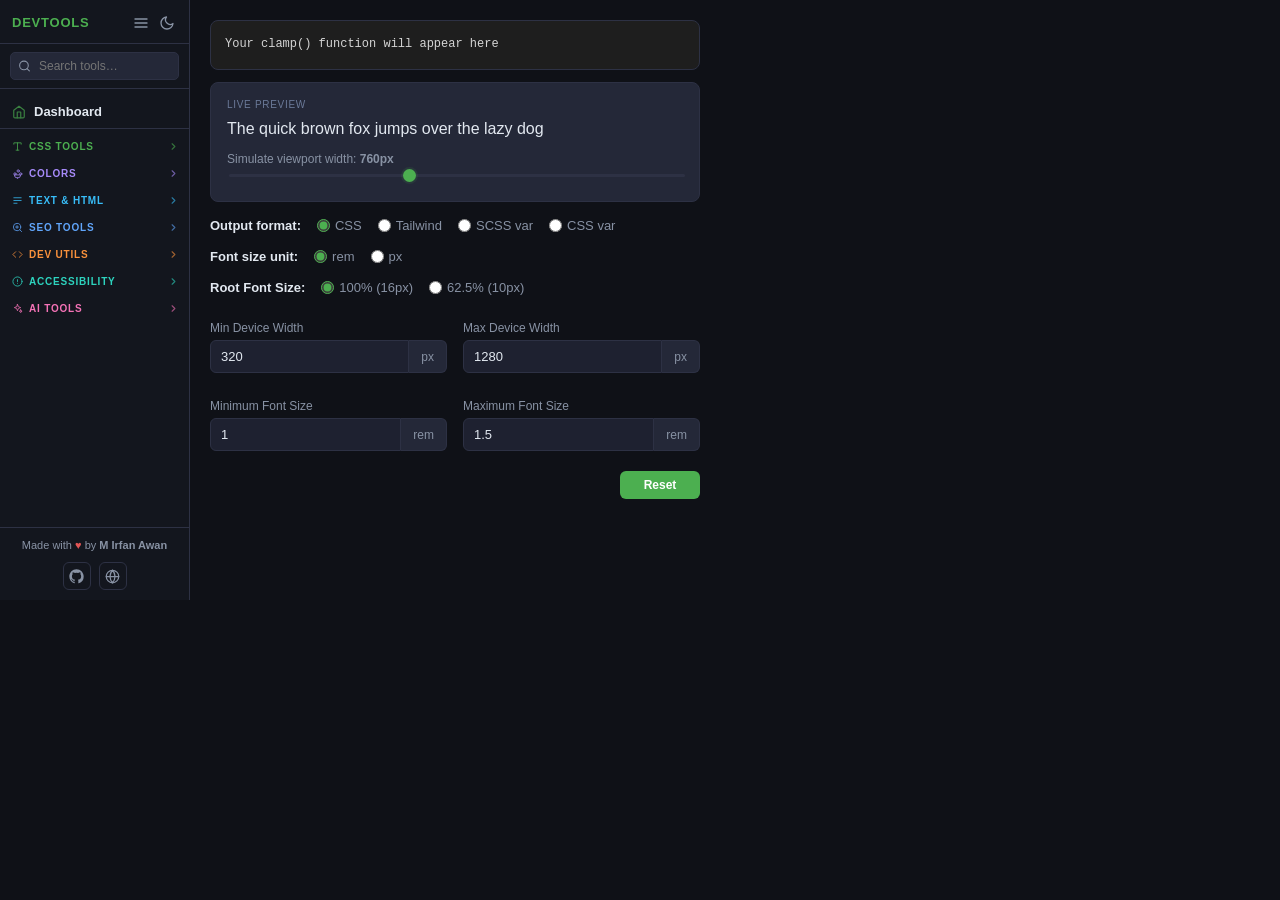
==== commit 3bbfaf67: "Add initial project files: LICENSE, README, responsive tools - Created LICENSE file with MIT License" ====
--- a/popup.html
+++ b/popup.html
@@ -31,6 +31,11 @@
 
     <nav class="sidebar-nav" id="sidebarNav">
 
+      <button class="nav-item nav-item--home" data-tab="dashboard" title="Dashboard">
+        <svg class="icon" viewBox="0 0 24 24" fill="none" stroke="currentColor" stroke-width="2" stroke-linecap="round" stroke-linejoin="round"><path d="M3 9l9-7 9 7v11a2 2 0 0 1-2 2H5a2 2 0 0 1-2-2z"/><polyline points="9 22 9 12 15 12 15 22"/></svg>
+        <span class="nav-label">Dashboard</span>
+      </button>
+
       <div class="nav-category collapsed" data-cat="css">
         <button class="nav-category-label">
           <svg class="icon" viewBox="0 0 24 24" fill="none" stroke="currentColor" stroke-width="2" stroke-linecap="round" stroke-linejoin="round"><polyline points="4 7 4 4 20 4 20 7"/><line x1="9" y1="20" x2="15" y2="20"/><line x1="12" y1="4" x2="12" y2="20"/></svg>
@@ -81,6 +86,14 @@
           <svg class="icon" viewBox="0 0 24 24" fill="none" stroke="currentColor" stroke-width="2" stroke-linecap="round" stroke-linejoin="round"><circle cx="12" cy="12" r="10"/><path d="M12 2a10 10 0 0 1 0 20V2z" fill="currentColor" stroke="none" opacity="0.3"/><circle cx="12" cy="12" r="10"/></svg>
           <span class="nav-label">Color Contrast</span>
         </button>
+        <button class="nav-item" data-tab="palette-extractor" title="Page Palette">
+          <svg class="icon" viewBox="0 0 24 24" fill="none" stroke="currentColor" stroke-width="2" stroke-linecap="round" stroke-linejoin="round"><rect x="3" y="3" width="7" height="7" rx="1"/><rect x="14" y="3" width="7" height="7" rx="1"/><rect x="3" y="14" width="7" height="7" rx="1"/><rect x="14" y="14" width="7" height="7" rx="1"/></svg>
+          <span class="nav-label">Page Palette</span>
+        </button>
+        <button class="nav-item" data-tab="color-scale" title="Color Scale">
+          <svg class="icon" viewBox="0 0 24 24" fill="none" stroke="currentColor" stroke-width="2" stroke-linecap="round" stroke-linejoin="round"><path d="M3 5h18M3 10h14M3 15h10M3 20h6"/></svg>
+          <span class="nav-label">Color Scale</span>
+        </button>
       </div>
 
       <div class="nav-category collapsed" data-cat="text">
@@ -105,17 +118,9 @@
           <svg class="icon" viewBox="0 0 24 24" fill="none" stroke="currentColor" stroke-width="2" stroke-linecap="round" stroke-linejoin="round"><polyline points="16 18 22 12 16 6"/><polyline points="8 6 2 12 8 18"/></svg>
           <span class="nav-label">HTML Beautify</span>
         </button>
-      </div>
-
-      <div class="nav-category collapsed" data-cat="typography">
-        <button class="nav-category-label">
-          <svg class="icon" viewBox="0 0 24 24" fill="none" stroke="currentColor" stroke-width="2" stroke-linecap="round" stroke-linejoin="round"><path d="M12 20h9"/><path d="M16.5 3.5a2.121 2.121 0 0 1 3 3L7 19l-4 1 1-4L16.5 3.5z"/></svg>
-          <span class="nav-cat-text">Typography</span>
-          <svg class="nav-cat-arrow" viewBox="0 0 24 24" fill="none" stroke="currentColor" stroke-width="2.5" stroke-linecap="round" stroke-linejoin="round"><polyline points="6 9 12 15 18 9"/></svg>
-        </button>
-        <button class="nav-item" data-tab="font" title="Font Checker">
-          <svg class="icon" viewBox="0 0 24 24" fill="none" stroke="currentColor" stroke-width="2" stroke-linecap="round" stroke-linejoin="round"><polyline points="4 7 4 4 20 4 20 7"/><line x1="9" y1="20" x2="15" y2="20"/><line x1="12" y1="4" x2="12" y2="20"/></svg>
-          <span class="nav-label">Font Checker</span>
+        <button class="nav-item" data-tab="encoder-decoder" title="Encoder / Decoder">
+          <svg class="icon" viewBox="0 0 24 24" fill="none" stroke="currentColor" stroke-width="2" stroke-linecap="round" stroke-linejoin="round"><polyline points="17 1 21 5 17 9"/><path d="M3 11V9a4 4 0 0 1 4-4h14"/><polyline points="7 23 3 19 7 15"/><path d="M21 13v2a4 4 0 0 1-4 4H3"/></svg>
+          <span class="nav-label">Encoder / Decoder</span>
         </button>
       </div>
 
@@ -141,6 +146,10 @@
           <svg class="icon" viewBox="0 0 24 24" fill="none" stroke="currentColor" stroke-width="2" stroke-linecap="round" stroke-linejoin="round"><polyline points="22 12 18 12 15 21 9 3 6 12 2 12"/></svg>
           <span class="nav-label">Technical SEO</span>
         </button>
+        <button class="nav-item" data-tab="headings-outline" title="Headings Outline">
+          <svg class="icon" viewBox="0 0 24 24" fill="none" stroke="currentColor" stroke-width="2" stroke-linecap="round" stroke-linejoin="round"><line x1="4" y1="6" x2="20" y2="6"/><line x1="8" y1="12" x2="20" y2="12"/><line x1="12" y1="18" x2="20" y2="18"/></svg>
+          <span class="nav-label">Headings Outline</span>
+        </button>
       </div>
 
       <div class="nav-category collapsed" data-cat="dev">
@@ -154,9 +163,41 @@
           <span class="nav-label">JSON → TypeScript</span>
         </button>
 
+        <button class="nav-item" data-tab="json-formatter" title="JSON Formatter / Validator">
+          <svg class="icon" viewBox="0 0 24 24" fill="none" stroke="currentColor" stroke-width="2" stroke-linecap="round" stroke-linejoin="round"><path d="M8 3H7a2 2 0 0 0-2 2v5a2 2 0 0 1-2 2 2 2 0 0 1 2 2v5a2 2 0 0 0 2 2h1"/><path d="M16 3h1a2 2 0 0 1 2 2v5a2 2 0 0 0 2 2 2 2 0 0 0-2 2v5a2 2 0 0 1-2 2h-1"/></svg>
+          <span class="nav-label">JSON Formatter</span>
+        </button>
+        <button class="nav-item" data-tab="diff-checker" title="Diff Checker">
+          <svg class="icon" viewBox="0 0 24 24" fill="none" stroke="currentColor" stroke-width="2" stroke-linecap="round" stroke-linejoin="round"><path d="M12 3v18"/><path d="M5 8H2l3-3 3 3H5v8h3l-3 3-3-3h3z" fill="currentColor" stroke="none"/><rect x="14" y="5" width="7" height="6" rx="1"/><rect x="14" y="13" width="7" height="6" rx="1"/></svg>
+          <span class="nav-label">Diff Checker</span>
+        </button>
+        <button class="nav-item" data-tab="viewport-tester" title="Responsive Viewport Tester">
+          <svg class="icon" viewBox="0 0 24 24" fill="none" stroke="currentColor" stroke-width="2" stroke-linecap="round" stroke-linejoin="round"><rect x="2" y="4" width="14" height="13" rx="2"/><rect x="14" y="9" width="8" height="11" rx="1.5"/></svg>
+          <span class="nav-label">Responsive</span>
+        </button>
+        <button class="nav-item" data-tab="ruler-overlay" title="Pixel Ruler &amp; Overlay">
+          <svg class="icon" viewBox="0 0 24 24" fill="none" stroke="currentColor" stroke-width="2" stroke-linecap="round" stroke-linejoin="round"><path d="M3 9l12-6 6 12-12 6z" transform="rotate(0)"/><path d="M16 3l1.5 3M13 4.5L14 6.5M10 6l1.5 3M7 7.5L8 9.5"/></svg>
+          <span class="nav-label">Ruler &amp; Overlay</span>
+        </button>
         <button class="nav-item" data-tab="css-inspector" title="CSS Inspector">
           <svg class="icon" viewBox="0 0 24 24" fill="none" stroke="currentColor" stroke-width="2" stroke-linecap="round" stroke-linejoin="round"><circle cx="12" cy="12" r="10"/><line x1="22" y1="12" x2="18" y2="12"/><line x1="6" y1="12" x2="2" y2="12"/><line x1="12" y1="6" x2="12" y2="2"/><line x1="12" y1="22" x2="12" y2="18"/></svg>
           <span class="nav-label">CSS Inspector</span>
+        </button>
+        <button class="nav-item" data-tab="component-extractor" title="Component Extractor">
+          <svg class="icon" viewBox="0 0 24 24" fill="none" stroke="currentColor" stroke-width="2" stroke-linecap="round" stroke-linejoin="round"><path d="M21 16V8a2 2 0 0 0-1-1.73l-7-4a2 2 0 0 0-2 0l-7 4A2 2 0 0 0 3 8v8a2 2 0 0 0 1 1.73l7 4a2 2 0 0 0 2 0l7-4A2 2 0 0 0 21 16z"/><polyline points="3.27 6.96 12 12.01 20.73 6.96"/><line x1="12" y1="22.08" x2="12" y2="12"/></svg>
+          <span class="nav-label">Component Extractor</span>
+        </button>
+        <button class="nav-item" data-tab="font" title="Font Checker">
+          <svg class="icon" viewBox="0 0 24 24" fill="none" stroke="currentColor" stroke-width="2" stroke-linecap="round" stroke-linejoin="round"><polyline points="4 7 4 4 20 4 20 7"/><line x1="9" y1="20" x2="15" y2="20"/><line x1="12" y1="4" x2="12" y2="20"/></svg>
+          <span class="nav-label">Font Checker</span>
+        </button>
+        <button class="nav-item" data-tab="full-screenshot" title="Full Page Screenshot">
+          <svg class="icon" viewBox="0 0 24 24" fill="none" stroke="currentColor" stroke-width="2" stroke-linecap="round" stroke-linejoin="round"><path d="M23 19a2 2 0 0 1-2 2H3a2 2 0 0 1-2-2V8a2 2 0 0 1 2-2h4l2-3h6l2 3h4a2 2 0 0 1 2 2z"/><circle cx="12" cy="13" r="4"/></svg>
+          <span class="nav-label">Screenshot</span>
+        </button>
+        <button class="nav-item" data-tab="tech-stack" title="Tech Stack Detector">
+          <svg class="icon" viewBox="0 0 24 24" fill="none" stroke="currentColor" stroke-width="2" stroke-linecap="round" stroke-linejoin="round"><polygon points="12 2 2 7 12 12 22 7 12 2"/><polyline points="2 17 12 22 22 17"/><polyline points="2 12 12 17 22 12"/></svg>
+          <span class="nav-label">Tech Stack</span>
         </button>
       </div>
 
@@ -174,13 +215,75 @@
           <svg class="icon" viewBox="0 0 24 24" fill="none" stroke="currentColor" stroke-width="2" stroke-linecap="round" stroke-linejoin="round"><path d="M10 13a5 5 0 0 0 7.54.54l3-3a5 5 0 0 0-7.07-7.07l-1.72 1.71"/><path d="M14 11a5 5 0 0 0-7.54-.54l-3 3a5 5 0 0 0 7.07 7.07l1.71-1.71"/><line x1="2" y1="2" x2="22" y2="22"/></svg>
           <span class="nav-label">Broken Links</span>
         </button>
+        <button class="nav-item" data-tab="cvd-sim" title="Color Blindness Simulator">
+          <svg class="icon" viewBox="0 0 24 24" fill="none" stroke="currentColor" stroke-width="2" stroke-linecap="round" stroke-linejoin="round"><path d="M2 12s3.5-7 10-7 10 7 10 7-3.5 7-10 7-10-7-10-7z"/><circle cx="12" cy="12" r="3"/></svg>
+          <span class="nav-label">Color Blindness</span>
+        </button>
+      </div>
+
+      <div class="nav-category collapsed" data-cat="ai">
+        <button class="nav-category-label">
+          <svg class="icon" viewBox="0 0 24 24" fill="none" stroke="currentColor" stroke-width="2" stroke-linecap="round" stroke-linejoin="round"><path d="M12 3l1.9 5.1L19 10l-5.1 1.9L12 17l-1.9-5.1L5 10l5.1-1.9z"/><path d="M19 15l.9 2.1L22 18l-2.1.9L19 21l-.9-2.1L16 18l2.1-.9z"/></svg>
+          <span class="nav-cat-text">AI Tools</span>
+          <svg class="nav-cat-arrow" viewBox="0 0 24 24" fill="none" stroke="currentColor" stroke-width="2.5" stroke-linecap="round" stroke-linejoin="round"><polyline points="6 9 12 15 18 9"/></svg>
+        </button>
+        <button class="nav-item" data-tab="copy-markdown" title="Copy as Markdown">
+          <svg class="icon" viewBox="0 0 24 24" fill="none" stroke="currentColor" stroke-width="2" stroke-linecap="round" stroke-linejoin="round"><rect x="2.5" y="5" width="19" height="14" rx="2"/><path d="M6.5 15v-5l2.5 2.8L11.5 10v5"/><path d="M16.5 10v4.5"/><path d="M14.5 12.5l2 2 2-2"/></svg>
+          <span class="nav-label">Copy as Markdown</span>
+        </button>
+        <button class="nav-item" data-tab="ai-readiness" title="AI Readiness Audit">
+          <svg class="icon" viewBox="0 0 24 24" fill="none" stroke="currentColor" stroke-width="2" stroke-linecap="round" stroke-linejoin="round"><rect x="5" y="9" width="14" height="10" rx="2"/><path d="M12 9V5.5"/><circle cx="12" cy="4" r="1.5"/><path d="M9.5 13.5h.01M14.5 13.5h.01"/><path d="M9.5 16.5h5"/><path d="M5 12H3M21 12h-2"/></svg>
+          <span class="nav-label">AI Readiness</span>
+        </button>
+        <button class="nav-item" data-tab="llms-txt" title="llms.txt Generator + Viewer">
+          <svg class="icon" viewBox="0 0 24 24" fill="none" stroke="currentColor" stroke-width="2" stroke-linecap="round" stroke-linejoin="round"><path d="M4 4h16v16H4z" opacity=".0"/><path d="M14 2H6a2 2 0 0 0-2 2v16a2 2 0 0 0 2 2h12a2 2 0 0 0 2-2V8z"/><path d="M14 2v6h6"/><path d="M8 13h8M8 17h5"/></svg>
+          <span class="nav-label">llms.txt</span>
+        </button>
       </div>
 
     </nav>
+
+    <div class="sidebar-footer">
+      <span class="sidebar-credit">Made with <span class="heart">&#9829;</span> by <strong>M Irfan Awan</strong></span>
+      <div class="sidebar-links">
+        <a href="https://github.com/irfanawanwebdev/" target="_blank" rel="noopener noreferrer" class="sidebar-link" title="GitHub: irfanawanwebdev" aria-label="GitHub profile">
+          <svg viewBox="0 0 24 24" fill="currentColor" aria-hidden="true"><path d="M12 .5C5.73.5.5 5.73.5 12c0 5.08 3.29 9.39 7.86 10.91.58.11.79-.25.79-.56 0-.27-.01-1.16-.02-2.1-3.2.7-3.88-1.36-3.88-1.36-.52-1.33-1.28-1.68-1.28-1.68-1.05-.72.08-.7.08-.7 1.16.08 1.77 1.19 1.77 1.19 1.03 1.77 2.7 1.26 3.36.96.1-.75.4-1.26.73-1.55-2.55-.29-5.24-1.28-5.24-5.69 0-1.26.45-2.28 1.19-3.09-.12-.29-.52-1.46.11-3.05 0 0 .97-.31 3.18 1.18a11.1 11.1 0 0 1 5.8 0c2.2-1.49 3.17-1.18 3.17-1.18.63 1.59.23 2.76.11 3.05.74.81 1.19 1.83 1.19 3.09 0 4.42-2.69 5.39-5.25 5.68.41.36.78 1.05.78 2.12 0 1.53-.01 2.77-.01 3.15 0 .31.21.68.8.56A11.51 11.51 0 0 0 23.5 12C23.5 5.73 18.27.5 12 .5z"/></svg>
+        </a>
+        <a href="https://webwithirfan.com" target="_blank" rel="noopener noreferrer" class="sidebar-link" title="webwithirfan.com" aria-label="Website">
+          <svg viewBox="0 0 24 24" fill="none" stroke="currentColor" stroke-width="2" stroke-linecap="round" stroke-linejoin="round" aria-hidden="true"><circle cx="12" cy="12" r="10"/><line x1="2" y1="12" x2="22" y2="12"/><path d="M12 2a15.3 15.3 0 0 1 4 10 15.3 15.3 0 0 1-4 10 15.3 15.3 0 0 1-4-10 15.3 15.3 0 0 1 4-10z"/></svg>
+        </a>
+      </div>
+    </div>
   </aside>
 
   <!-- MAIN CONTENT -->
   <main class="content">
+
+  <!-- Tool header — populated by JS, hidden on dashboard -->
+  <div class="tool-header hidden" id="toolHeader">
+    <button id="thHome" class="th-home" title="Back to Dashboard" aria-label="Back to Dashboard">
+      <svg viewBox="0 0 24 24" fill="none" stroke="currentColor" stroke-width="2" stroke-linecap="round" stroke-linejoin="round" width="14" height="14"><path d="M3 9l9-7 9 7v11a2 2 0 0 1-2 2H5a2 2 0 0 1-2-2z"/><polyline points="9 22 9 12 15 12 15 22"/></svg>
+    </button>
+    <span class="th-icon" id="thIcon"></span>
+    <span class="th-name" id="thName"></span>
+    <span class="th-cat" id="thCat"></span>
+    <button id="thStar" class="th-star" title="Toggle starred" aria-label="Toggle starred">☆</button>
+  </div>
+
+  <!-- Dashboard -->
+  <div class="tab-content" id="dashboard">
+    <div class="dash-header">
+      <h3>Dashboard</h3>
+      <p class="dash-sub">All your tools at a glance. Star the ones you use most.</p>
+    </div>
+
+    <div class="dash-search">
+      <svg class="search-icon" viewBox="0 0 24 24" fill="none" stroke="currentColor" stroke-width="2" stroke-linecap="round" stroke-linejoin="round"><circle cx="11" cy="11" r="8"/><line x1="21" y1="21" x2="16.65" y2="16.65"/></svg>
+      <input type="search" id="dashSearch" placeholder="Search tools by name, category or keyword…" autocomplete="off">
+    </div>
+
+    <div id="dashContent"></div>
+  </div>
 
   <!-- CSS Clamp Calculator -->
 
@@ -193,10 +296,10 @@
         <button id="copyClampBtn" class="btn-hover" disabled>Copy CSS</button>
       </div>
     </div>
-    <p id="clampError" class="clamp-error" aria-live="polite"></p>
-
-    <div class="clamp-preview-wrap">
-      <p class="clamp-preview-label">Live preview</p>
+    <p id="clampError" class="field-error" aria-live="polite"></p>
+
+    <div class="preview-panel">
+      <p class="panel-label">Live preview</p>
       <p id="clampPreview" class="clamp-preview-text">The quick brown fox jumps over the lazy dog</p>
       <label class="clamp-preview-slider-label">
         Simulate viewport width: <strong id="clampViewportVal">760px</strong>
@@ -204,7 +307,7 @@
       </label>
     </div>
 
-    <div class="clamp-format-row">
+    <div class="option-row">
       <span>Output format:</span>
       <label><input type="radio" name="clampFormat" value="css" checked> CSS</label>
       <label><input type="radio" name="clampFormat" value="tailwind"> Tailwind</label>
@@ -212,7 +315,13 @@
       <label><input type="radio" name="clampFormat" value="custom-prop"> CSS var</label>
     </div>
 
-    <div class="root-font-row">
+    <div class="option-row">
+      <span>Font size unit:</span>
+      <label><input type="radio" name="clampUnit" value="rem" checked> rem</label>
+      <label><input type="radio" name="clampUnit" value="px"> px</label>
+    </div>
+
+    <div class="option-row">
       <span>Root Font Size:</span>
       <label><input type="radio" name="rootFontSize" value="16" checked> 100% (16px)</label>
       <label><input type="radio" name="rootFontSize" value="10"> 62.5% (10px)</label>
@@ -237,14 +346,14 @@
         <label for="minFontSize">Minimum Font Size</label>
         <div class="input-with-unit">
           <input type="number" id="minFontSize" placeholder="e.g., 1" step="0.01" value="1">
-          <span class="unit">rem</span>
+          <span class="unit" id="minFontUnit">rem</span>
         </div>
       </div>
       <div class="input-group">
         <label for="maxFontSize">Maximum Font Size</label>
         <div class="input-with-unit">
           <input type="number" id="maxFontSize" placeholder="e.g., 1.5" step="0.01" value="1.5">
-          <span class="unit">rem</span>
+          <span class="unit" id="maxFontUnit">rem</span>
         </div>
       </div>
     </div>
@@ -261,27 +370,39 @@
     
     <div class="input-grid">
       <div class="input-group">
-        <label for="loremParagraphs">Paragraphs</label>
-        <input type="number" id="loremParagraphs" min="1" max="10" value="2">
+        <label for="loremParagraphs">Paragraphs / List Items</label>
+        <input type="number" id="loremParagraphs" min="1" max="20" value="2">
       </div>
       <div class="input-group">
         <label for="loremSentences">Sentences per Paragraph</label>
         <input type="number" id="loremSentences" min="1" max="10" value="3">
       </div>
       <div class="input-group">
-        <label for="loremWordsPerSentence">Words per sentence:</label>
-        <input type="number" id="loremWordsPerSentence" value="8" min="3" max="20" />
-
-      </div>
+        <label for="loremWordsPerSentence">Words per Sentence</label>
+        <input type="number" id="loremWordsPerSentence" value="8" min="3" max="20">
+      </div>
+    </div>
+
+    <div class="option-row">
+      <span>Format:</span>
+      <label><input type="radio" name="loremFormat" value="plain" checked> Plain text</label>
+      <label><input type="radio" name="loremFormat" value="html"> HTML &lt;p&gt;</label>
+      <label><input type="radio" name="loremFormat" value="ul"> HTML list</label>
+      <label><input type="radio" name="loremFormat" value="md"> Markdown list</label>
+    </div>
+
+    <div class="option-row">
+      <label><input type="checkbox" id="loremClassic" checked> Start with “Lorem ipsum dolor sit amet…”</label>
     </div>
 
     <div class="preview-section">
       <div class="preview-container text-preview">
-        <textarea id="loremOutput" rows="6" readonly></textarea>
-      </div>
+        <textarea id="loremOutput" class="code-input" rows="8" readonly></textarea>
+      </div>
+      <p id="loremStats" class="hint" aria-live="polite"></p>
       <div class="action-buttons">
-        <button id="generateLorem" class="btn-hover">Generate</button>
-        <button id="copyLorem" class="btn-hover">Copy Text</button>
+        <button id="generateLorem" class="btn-hover">↻ Regenerate</button>
+        <button id="copyLorem" class="btn-hover">Copy</button>
       </div>
     </div>
   </div>
@@ -289,7 +410,11 @@
   <!-- Color Picker -->
   <div class="tab-content" id="color">
     <h3>Color Picker</h3>
-    <button id="eyeDropperBtn" class="btn-hover">Pick From Page</button>
+    <div class="color-actions">
+      <button id="eyeDropperBtn" class="btn-hover">Pick From Page</button>
+      <button id="sendToContrast" class="btn-ghost">Check Contrast →</button>
+      <button id="sendToScale" class="btn-ghost">Create Scale →</button>
+    </div>
     <input type="color" id="colorInput">
     <div id="colorPreview"></div>
     <div class="code-display">
@@ -304,6 +429,16 @@
       <code id="hslCode">color: hsl(0, 0%, 0%);</code>
       <button class="copy btn-hover" data-copy="hsl">Copy</button>
     </div>
+    <div class="code-display">
+      <code id="oklchCode">color: oklch(0% 0 0);</code>
+      <button class="copy btn-hover" data-copy="oklch">Copy</button>
+    </div>
+
+    <h4>Shades &amp; Tints <small class="hint-inline">click to copy</small></h4>
+    <div id="colorScale" class="color-scale"></div>
+
+    <h4>Recent <small class="hint-inline">click to select</small></h4>
+    <div id="recentColors" class="color-scale"></div>
   </div>
 
   <!-- Font Checker -->
@@ -312,10 +447,10 @@
     
     <div class="preview-section">
       <div class="button-group">
-        <button id="checkFontOnPage" class="btn-hover">Pick Font from Page</button>
+        <button id="checkFontOnPage" class="btn-hover">Open Font Inspector</button>
         <button id="resetFontPicker" class="btn-hover">Reset Picker</button>
       </div>
-      <p class="hint">Hover over any text on the page and click to analyze its font properties.</p>
+      <p class="hint">Opens a live floating panel on the page. Hover to analyze fonts in real time, click to pin and save (hovering keeps working, so pin as many as you like), and press Esc to exit. Pinned fonts appear here when you reopen the extension.</p>
       
       <div class="code-display">
         <code id="fontInfoOutput">Click "Pick Font from Page" to start...</code>
@@ -326,6 +461,8 @@
         <h4>Preview Text</h4>
         <p id="fontPreview">The quick brown fox jumps over the lazy dog</p>
       </div>
+
+      <div id="fontPins" class="font-pins"></div>
     </div>
   </div>
 
@@ -334,14 +471,14 @@
     <div class="bs-header">
       <h3>Box Shadow Generator</h3>
       <div class="bs-header-actions">
-        <button id="bsAddLayer" class="bs-action-btn bs-action-btn--add">+ Layer</button>
-        <button id="bsResetBtn" class="bs-action-btn">Reset</button>
+        <button id="bsAddLayer" class="btn-ghost btn-ghost--accent">+ Layer</button>
+        <button id="bsResetBtn" class="btn-ghost">Reset</button>
       </div>
     </div>
 
     <div class="bs-presets">
       <div class="bs-presets-hdr">
-        <span class="bs-section-lbl">Presets</span>
+        <span class="panel-label">Presets</span>
         <div class="bs-cat-tabs" id="bsCatTabs">
           <button class="bs-cat-tab active" data-cat="classic">Classic</button>
           <button class="bs-cat-tab" data-cat="elevated">Elevated</button>
@@ -397,7 +534,7 @@
     </div>
 
     <div class="bs-layers-wrap">
-      <span class="bs-section-lbl">Shadow Layers</span>
+      <span class="panel-label">Shadow Layers</span>
       <div id="bsLayersList"></div>
     </div>
   </div>
@@ -470,23 +607,7 @@
 
       <h4>Color Stops</h4>
       <div class="color-stops-wrapper">
-        <div id="colorStopsSlider"></div>
-        <div id="colorStops" class="color-stops-container">
-          <div class="color-stop">
-            <input type="color" class="gradientColor" value="#000000">
-            <input type="range" class="gradientStop" value="0" min="0" max="100">
-            <span class="position-label">0%</span>
-            <input type="number" class="color-stop-input" value="0" min="0" max="100">
-            <button class="remove-stop btn-hover" title="Remove Color Stop">×</button>
-          </div>
-          <div class="color-stop">
-            <input type="color" class="gradientColor" value="#ffffff">
-            <input type="range" class="gradientStop" value="100" min="0" max="100">
-            <span class="position-label">100%</span>
-            <input type="number" class="color-stop-input" value="100" min="0" max="100">
-            <button class="remove-stop btn-hover" title="Remove Color Stop">×</button>
-          </div>
-        </div>
+        <div id="colorStops" class="color-stops-container"></div>
       </div>
     </div>
     <div class="gradient-btn-row">
@@ -499,38 +620,42 @@
   <div class="tab-content" id="text-case">
     <h3>Text Case Converter</h3>
     
-    <div class="input-grid">
-      <div class="input-group" style="grid-column: 1 / -1;">
-        <textarea 
-          id="textInput" 
-          rows="6" 
-          placeholder="Enter or paste your text here..."
-          aria-label="Text to convert"></textarea>
-      </div>
-    </div>    
+    <textarea
+      id="textInput"
+      rows="6"
+      placeholder="Enter or paste your text here..."
+      aria-label="Text to convert"></textarea>
+    <p id="textStats" class="hint" aria-live="polite">Characters: 0 | Words: 0</p>
+
     <div class="case-controls">
-      <div class="preset-grid">
-        <button class="case-btn btn-hover" data-case="upper">UPPERCASE</button>
-        <button class="case-btn btn-hover" data-case="lower">lowercase</button>
-        <button class="case-btn btn-hover" data-case="title">Title Case</button>
-        <button class="case-btn btn-hover" data-case="sentence">Sentence case</button>
-        <button class="case-btn btn-hover" data-case="capitalize">Capitalize Each Word</button>
-        <button class="case-btn btn-hover" data-case="toggle">tOGGLE cASE</button>
-        <button class="case-btn btn-hover" data-case="inverse">InVeRsE cAsE</button>
-        <button class="utility-btn btn-hover" id="removeSpaces">Remove Extra Spaces</button>
-        <button class="utility-btn btn-hover" id="undoButton" disabled>Undo (Ctrl+Z)</button>
-      </div>
-
+      <p class="panel-label">Standard</p>
+      <div class="preset-grid case-grid">
+        <button class="case-btn" data-case="upper">UPPERCASE</button>
+        <button class="case-btn" data-case="lower">lowercase</button>
+        <button class="case-btn" data-case="title">Title Case</button>
+        <button class="case-btn" data-case="sentence">Sentence case</button>
+        <button class="case-btn" data-case="capitalize">Capitalize Each Word</button>
+        <button class="case-btn" data-case="toggle">tOGGLE cASE</button>
+        <button class="case-btn" data-case="inverse">InVeRsE cAsE</button>
+        <button class="case-btn" id="removeSpaces">Remove Extra Spaces</button>
+      </div>
+
+      <p class="panel-label">Developer</p>
+      <div class="preset-grid case-grid">
+        <button class="case-btn" data-case="camel">camelCase</button>
+        <button class="case-btn" data-case="pascal">PascalCase</button>
+        <button class="case-btn" data-case="snake">snake_case</button>
+        <button class="case-btn" data-case="kebab">kebab-case</button>
+        <button class="case-btn" data-case="constant">CONSTANT_CASE</button>
+        <button class="case-btn" data-case="dot">dot.case</button>
+      </div>
 
       <div class="action-row">
-        <button class="action-btn btn-hover" id="clearText">Clear Text</button>
-        <button class="action-btn btn-hover" id="copyText" disabled>Copy to Clipboard</button>
-        <button class="action-btn btn-hover" id="downloadText" disabled>Download as .txt</button>
-      </div>
-    </div>
-
-    <div class="stats-display">
-      <p id="textStats" aria-live="polite">Characters: 0 | Words: 0</p>
+        <button class="btn-hover" id="copyText" disabled>Copy</button>
+        <button class="btn-ghost" id="downloadText" disabled>Download .txt</button>
+        <button class="btn-ghost" id="undoButton" disabled title="Ctrl+Z">↶ Undo</button>
+        <button class="btn-ghost btn-ghost--danger" id="clearText">Clear</button>
+      </div>
     </div>
   </div>
   
@@ -575,7 +700,7 @@
       </div>
 
       <div class="conversion-arrow">
-        <span>⟶</span>
+        <button id="swapUnits" class="swap-units-btn" title="Swap units">⇄</button>
       </div>
 
       <div class="input-group">
@@ -594,6 +719,9 @@
       </div>
     </div>
     
+    <h4>All Units <small class="hint-inline">click a row to copy</small></h4>
+    <div id="unitTable" class="unit-table"></div>
+
     <div class="common-conversions">
       <h4>Common Conversions</h4>
       <div class="quick-convert-grid">
@@ -624,7 +752,11 @@
         <input type="text" id="backgroundColorText" value="#ffffff">
       </div>
     </div>
-    <button id="useEyedropper" class="btn-hover">Use Eyedropper</button>
+    <div class="contrast-actions">
+      <button id="pickFgBtn" class="btn-ghost">Pick Text Color</button>
+      <button id="pickBgBtn" class="btn-ghost">Pick Background</button>
+      <button id="swapContrastBtn" class="btn-ghost" title="Swap text and background colors">⇅ Swap</button>
+    </div>
     <div id="contrastPreview" class="contrast-preview">Aa</div>
     <div class="contrast-result">
       <p id="contrastRatio">Contrast Ratio: 21:1</p>
@@ -632,6 +764,7 @@
       <p id="wcagLargeText">Large Text Compliance: AAA</p>
       <p id="wcagUI">UI Components Compliance: AA</p>
     </div>
+    <div id="contrastSuggest" class="contrast-suggest"></div>
     <div class="font-size-toggle">
       <label>
         <input type="radio" name="fontSize" value="normal" checked> Normal Text
@@ -643,11 +776,73 @@
   </div>
 
 
+  <!-- Page Palette Extractor -->
+  <div class="tab-content" id="palette-extractor">
+    <h3>Page Palette Extractor</h3>
+    <p class="tool-intro">Scans the active tab's computed styles and lists every color in use across text, backgrounds and borders, with usage counts.</p>
+
+    <div class="pp-actions">
+      <button id="ppScanBtn" class="btn-hover">↻ Rescan</button>
+      <button id="ppExportVars" class="btn-ghost">Copy as CSS Variables</button>
+      <button id="ppExportJson" class="btn-ghost">Copy JSON</button>
+    </div>
+    <p id="ppError" class="field-error"></p>
+
+    <div id="ppResults" class="hidden">
+      <div class="pp-toolbar">
+        <span id="ppSummary" class="pp-summary"></span>
+        <div class="pp-filters">
+          <button class="pp-filter-btn active" data-filter="all">All</button>
+          <button class="pp-filter-btn" data-filter="text">Text</button>
+          <button class="pp-filter-btn" data-filter="bg">Background</button>
+          <button class="pp-filter-btn" data-filter="border">Border</button>
+        </div>
+      </div>
+      <div id="ppGrid" class="pp-grid"></div>
+    </div>
+  </div>
+
+
+  <!-- Color Scale Generator -->
+  <div class="tab-content" id="color-scale">
+    <h3>Color Scale Generator</h3>
+
+    <div class="input-grid">
+      <div class="input-group">
+        <label for="scaleBase">Base Color</label>
+        <div class="scale-base-row">
+          <input type="color" id="scaleBase" value="#4caf50">
+          <input type="text" id="scaleBaseText" value="#4caf50" class="u-mono-sm" maxlength="7">
+        </div>
+      </div>
+      <div class="input-group">
+        <label for="scaleName">Token Name</label>
+        <input type="text" id="scaleName" value="brand" placeholder="brand" class="u-mono-sm">
+      </div>
+    </div>
+
+    <div id="scaleStrip" class="scale-strip"></div>
+    <p class="hint">Your base color is anchored at its nearest step (marked). Click any swatch to copy.</p>
+
+    <div class="option-row">
+      <span>Format:</span>
+      <label><input type="radio" name="scaleFormat" value="tailwind" checked> Tailwind v3</label>
+      <label><input type="radio" name="scaleFormat" value="tailwind4"> Tailwind v4 (OKLCH)</label>
+      <label><input type="radio" name="scaleFormat" value="css"> CSS vars</label>
+    </div>
+
+    <div class="code-display code-display--tall">
+      <code id="scaleOutput"></code>
+      <button id="copyScale" class="btn-hover">Copy</button>
+    </div>
+  </div>
+
+
   <!-- Fluid Design System (merged with Clamp Presets) -->
   <div class="tab-content" id="fluid-design">
     <h3>Fluid Design System</h3>
 
-    <div class="fluid-settings-grid">
+    <div class="input-grid">
       <div class="input-group">
         <label for="fluidBaseSize">Base Font (px)</label>
         <div class="input-with-unit">
@@ -689,19 +884,19 @@
       </div>
       <div class="input-group">
         <label for="fluidVarPrefix" title="CSS custom property prefix - e.g. --font- produces --font-h1, --font-h2…">Variable Prefix</label>
-        <input type="text" id="fluidVarPrefix" value="--font-" placeholder="--font-" style="font-family:var(--font-mono);font-size:12px;">
-      </div>
-    </div>
-
-    <div class="clamp-format-row">
+        <input type="text" id="fluidVarPrefix" value="--font-" placeholder="--font-" class="u-mono-sm">
+      </div>
+    </div>
+
+    <div class="option-row">
       <span>Format:</span>
       <label><input type="radio" name="fluidFormat" value="css" checked> CSS vars</label>
       <label><input type="radio" name="fluidFormat" value="tailwind"> Tailwind</label>
       <label><input type="radio" name="fluidFormat" value="scss"> SCSS map</label>
     </div>
 
-    <div class="code-display" style="margin-top:10px;">
-      <code id="fluidOutput">/* Adjust settings above — your design tokens will appear here */</code>
+    <div class="code-display u-mt-10">
+      <code id="fluidOutput">/* Adjust the settings above and your design tokens will appear here */</code>
       <button id="copyFluid" class="btn-hover">Copy</button>
     </div>
 
@@ -723,6 +918,10 @@
           <button class="bezier-preset btn-hover" data-curve="0.42,0,0.58,1">ease-in-out</button>
           <button class="bezier-preset btn-hover" data-curve="0,0,1,1">linear</button>
           <button class="bezier-preset btn-hover" data-curve="0.34,1.56,0.64,1">spring</button>
+          <button class="bezier-preset btn-hover" data-curve="0.36,0,0.66,-0.56">back-in</button>
+          <button class="bezier-preset btn-hover" data-curve="0.68,-0.6,0.32,1.6">back-in-out</button>
+          <button class="bezier-preset btn-hover" data-curve="0.16,1,0.3,1">expo-out</button>
+          <button class="bezier-preset btn-hover" data-curve="0.7,0,0.3,1">snap</button>
         </div>
         <canvas id="bezierCanvas" width="190" height="190"></canvas>
         <div class="bezier-values">
@@ -792,7 +991,7 @@
       </div>
     </div>
 
-    <div class="code-display" style="margin-top:12px;">
+    <div class="code-display u-mt-12">
       <code id="animOutput">/* Configure settings above */</code>
       <button id="copyAnimation" class="btn-hover">Copy CSS</button>
     </div>
@@ -834,8 +1033,11 @@
 
     <div class="seo-serp-preview" id="serpPreview">
       <div class="serp-site-info">
-        <div class="serp-favicon">G</div>
-        <div class="serp-url-breadcrumb" id="serpUrl">example.com</div>
+        <div class="serp-favicon" id="serpFaviconWrap"><span id="serpFaviconLetter">E</span><img id="serpFavicon" alt="" hidden></div>
+        <div class="serp-site-text">
+          <div class="serp-site-name" id="serpSiteName">Example</div>
+          <div class="serp-url-breadcrumb" id="serpUrl">example.com</div>
+        </div>
       </div>
       <div class="serp-title" id="serpTitle">Page Title</div>
       <div class="serp-description" id="serpDescription">Meta description will appear here…</div>
@@ -852,8 +1054,8 @@
     <div class="jts-layout">
       <div class="jts-panel">
         <label class="jts-panel-label" for="jsonInput">JSON Input</label>
-        <textarea id="jsonInput" class="jts-textarea" rows="12" placeholder='Paste JSON here…&#10;&#10;{&#10;  "name": "Alice",&#10;  "age": 30&#10;}'></textarea>
-        <p id="jsonError" class="clamp-error"></p>
+        <textarea id="jsonInput" class="code-input jts-textarea" rows="12" placeholder='Paste JSON here…&#10;&#10;{&#10;  "name": "Alice",&#10;  "age": 30&#10;}'></textarea>
+        <p id="jsonError" class="field-error"></p>
       </div>
       <div class="jts-panel">
         <label class="jts-panel-label">TypeScript Output</label>
@@ -866,12 +1068,13 @@
 
     <div class="jts-options">
       <label><input type="checkbox" id="zodToggle"> Also generate Zod schema</label>
-      <label><input type="checkbox" id="optionalToggle"> Optional array-inferred fields</label>
-      <div class="input-group" style="max-width:180px;">
+      <label><input type="checkbox" id="optionalToggle"> Mark all fields optional</label>
+      <div class="input-group u-maxw-180">
         <label for="rootInterfaceName">Root name</label>
         <input type="text" id="rootInterfaceName" value="Root" placeholder="Root">
       </div>
       <button id="convertJson" class="btn-hover">Convert</button>
+      <button id="resetJson" class="btn-ghost btn-ghost--danger">Reset</button>
     </div>
   </div>
 
@@ -901,6 +1104,13 @@
           <div class="input-with-unit">
             <input type="range" id="glassBlur" min="0" max="40" value="10">
             <span id="glassBlurVal" class="unit">10px</span>
+          </div>
+        </div>
+        <div class="input-group">
+          <label for="glassSaturation">Backdrop Saturation</label>
+          <div class="input-with-unit">
+            <input type="range" id="glassSaturation" min="100" max="200" value="100">
+            <span id="glassSaturationVal" class="unit">100%</span>
           </div>
         </div>
         <div class="input-group">
@@ -960,7 +1170,7 @@
         </div>
         <div class="input-group">
           <label>Mode</label>
-          <div class="button-group" style="margin:0;">
+          <div class="button-group u-m-0">
             <button class="neum-mode-btn active btn-hover" data-nmode="flat">Flat</button>
             <button class="neum-mode-btn btn-hover" data-nmode="concave">Concave</button>
             <button class="neum-mode-btn btn-hover" data-nmode="convex">Convex</button>
@@ -973,19 +1183,19 @@
       </div>
     </div>
 
-    <div class="code-display" style="margin-top:12px;">
-      <code id="glassOutput">/* CSS will appear here */</code>
-      <button id="copyGlass" class="btn-hover">Copy CSS</button>
-    </div>
-    <p id="glassContrastWarning" class="clamp-error"></p>
-
-    <div class="glass-preview-area" style="margin-top:12px;">
+    <div class="glass-preview-area u-mt-12">
       <div id="glassScene" class="glass-scene glass-scene--gradient-purple">
         <div id="glassCard" class="glass-card">
           <h4>Glass Card</h4>
           <p>Beautiful frosted glass effect</p>
         </div>
       </div>
+    </div>
+    <p id="glassContrastWarning" class="field-error"></p>
+
+    <div class="code-display u-mt-12">
+      <code id="glassOutput">/* CSS will appear here */</code>
+      <button id="copyGlass" class="btn-hover">Copy CSS</button>
     </div>
   </div>
 
@@ -1014,22 +1224,9 @@
           </select>
         </div>
       </div>
-      <div id="cqBreakpoints">
-        <div class="cq-breakpoint-row">
-          <input type="number" class="cq-bp-width" value="400" placeholder="400">
-          <span>px</span>
-          <input type="text" class="cq-bp-css" value="font-size: 1.25rem; padding: 1.5rem;" placeholder="CSS properties…">
-          <button class="remove-cq-bp btn-hover" title="Remove">×</button>
-        </div>
-        <div class="cq-breakpoint-row">
-          <input type="number" class="cq-bp-width" value="700" placeholder="700">
-          <span>px</span>
-          <input type="text" class="cq-bp-css" value="font-size: 1.5rem; padding: 2rem;" placeholder="CSS properties…">
-          <button class="remove-cq-bp btn-hover" title="Remove">×</button>
-        </div>
-      </div>
+      <div id="cqBreakpoints"></div>
       <button id="addCqBp" class="btn-hover">+ Add Breakpoint</button>
-      <div class="code-display" style="margin-top:10px;">
+      <div class="code-display u-mt-10">
         <code id="cqOutput">/* Container query CSS */</code>
         <button id="copyCq" class="btn-hover">Copy CSS</button>
       </div>
@@ -1037,8 +1234,8 @@
 
     <div class="snippet-content hidden" id="snip-logical">
       <p class="hint">Convert physical CSS properties to logical equivalents for better right-to-left and left-to-right support.</p>
-      <textarea id="logicalInput" rows="6" placeholder="Paste CSS with physical properties…&#10;&#10;margin-left: 16px;&#10;padding-right: 24px;&#10;border-top: 1px solid #ccc;"></textarea>
-      <button id="convertLogical" class="btn-hover" style="margin:8px 0;">Convert to Logical</button>
+      <textarea id="logicalInput" class="code-input" rows="6" placeholder="Paste CSS with physical properties…&#10;&#10;margin-left: 16px;&#10;padding-right: 24px;&#10;border-top: 1px solid #ccc;"></textarea>
+      <button id="convertLogical" class="btn-hover u-my-8">Convert to Logical</button>
       <div class="code-display">
         <code id="logicalOutput">/* Converted CSS will appear here */</code>
         <button id="copyLogical" class="btn-hover">Copy CSS</button>
@@ -1058,10 +1255,10 @@
       </div>
       <div class="input-group">
         <label for="hasProperties">CSS properties when matched</label>
-        <textarea id="hasProperties" rows="3">border: 2px solid var(--accent);
+        <textarea id="hasProperties" class="code-input" rows="3">border: 2px solid var(--accent);
 background: var(--bg-elevated);</textarea>
       </div>
-      <div class="code-display" style="margin-top:8px;">
+      <div class="code-display u-mt-8">
         <code id="hasOutput">/* :has() CSS */</code>
         <button id="copyHas" class="btn-hover">Copy CSS</button>
       </div>
@@ -1080,16 +1277,18 @@
         <option value="Product">Product</option>
         <option value="FAQPage">FAQ Page</option>
         <option value="LocalBusiness">Local Business</option>
+        <option value="BreadcrumbList">Breadcrumbs</option>
       </select>
     </div>
 
     <div id="schemaFields"></div>
 
-    <div class="code-display" style="margin-top:12px;">
+    <div class="code-display u-mt-12">
       <code id="schemaOutput">/* Select a schema type and fill the fields */</code>
       <button id="copySchema" class="btn-hover">Copy JSON-LD</button>
     </div>
-    <p id="schemaValidation" class="clamp-error"></p>
+    <p id="schemaValidation" class="field-error"></p>
+    <a href="https://search.google.com/test/rich-results" target="_blank" rel="noopener" class="btn-ghost schema-test-link">Validate in Google Rich Results Test ↗</a>
   </div>
 
 
@@ -1097,41 +1296,43 @@
   <div class="tab-content" id="robots-txt">
     <h3>Robots.txt Generator</h3>
 
-    <div class="robots-options">
-      <h4>Common Bots</h4>
-      <div class="robots-toggles">
-        <label class="robots-toggle"><input type="checkbox" class="bot-toggle" data-bot="GPTBot"> Block GPTBot (ChatGPT)</label>
-        <label class="robots-toggle"><input type="checkbox" class="bot-toggle" data-bot="Claude-Web"> Block Claude AI</label>
-        <label class="robots-toggle"><input type="checkbox" class="bot-toggle" data-bot="Google-Extended"> Block Google Bard/Gemini</label>
-        <label class="robots-toggle"><input type="checkbox" class="bot-toggle" data-bot="CCBot"> Block Common Crawl</label>
-        <label class="robots-toggle"><input type="checkbox" class="bot-toggle" data-bot="Googlebot"> Block Googlebot</label>
-        <label class="robots-toggle"><input type="checkbox" class="bot-toggle" data-bot="Bingbot"> Block Bingbot</label>
-      </div>
-
-      <h4>Disallow Paths</h4>
-      <div id="robotsDisallowList">
-        <div class="robots-path-row">
-          <select class="robots-ua-select">
-            <option value="*">All (*)</option>
-            <option value="Googlebot">Googlebot</option>
-            <option value="Bingbot">Bingbot</option>
-          </select>
-          <input type="text" class="robots-path-input" value="/admin/" placeholder="/path/">
-          <button class="remove-robots-path btn-hover">×</button>
-        </div>
-      </div>
-      <button id="addRobotsPath" class="btn-hover">+ Add Disallow</button>
-
-      <h4>Sitemap</h4>
-      <div class="input-group">
-        <label for="robotsSitemap">Sitemap URL (optional)</label>
-        <input type="text" id="robotsSitemap" placeholder="https://example.com/sitemap.xml">
-      </div>
-    </div>
-
-    <div class="code-display" style="margin-top:12px;">
+    <div class="robots-preset-row">
+      <span class="panel-label">Presets</span>
+      <div class="robots-presets">
+        <button class="btn-ghost robots-preset" data-preset="default">Allow all</button>
+        <button class="btn-ghost robots-preset" data-preset="block-training">Block AI training</button>
+        <button class="btn-ghost robots-preset" data-preset="block-all-ai">Block all AI</button>
+        <button class="btn-ghost robots-preset" data-preset="wordpress">WordPress</button>
+        <button class="btn-ghost robots-preset" data-preset="staging">Staging (block everything)</button>
+      </div>
+    </div>
+
+    <div id="robotsBotGroups"></div>
+
+    <h4>Rules</h4>
+    <div id="robotsRuleList"></div>
+    <button id="addRobotsRule" class="btn-hover">+ Add Rule</button>
+
+    <div class="input-grid u-mt-12">
+      <div class="input-group">
+        <label for="robotsCrawlDelay" title="Honored by Bing, Yandex and others. Ignored by Google.">Crawl-delay (seconds, optional)</label>
+        <input type="number" id="robotsCrawlDelay" min="0" max="60" placeholder="e.g. 10">
+      </div>
+    </div>
+
+    <h4>Sitemaps</h4>
+    <div id="robotsSitemapList"></div>
+    <button id="addRobotsSitemap" class="btn-ghost">+ Add Sitemap</button>
+
+    <div id="robotsWarnings" class="robots-warnings"></div>
+
+    <div class="code-display code-display--tall u-mt-12">
       <code id="robotsOutput">User-agent: *&#10;Disallow:</code>
-      <button id="copyRobots" class="btn-hover">Copy robots.txt</button>
+      <button id="copyRobots" class="btn-hover">Copy</button>
+    </div>
+    <div class="robots-footer-actions">
+      <button id="downloadRobots" class="btn-ghost">Download robots.txt</button>
+      <button id="viewLiveRobots" class="btn-ghost">View live robots.txt of active site</button>
     </div>
   </div>
 
@@ -1141,16 +1342,23 @@
     <h3>HTML Beautify / Minify</h3>
 
     <label class="jts-panel-label" for="hbmInput">HTML Input</label>
-    <textarea id="hbmInput" class="jts-textarea" style="margin-bottom:10px;" rows="9" placeholder="Paste HTML here…"></textarea>
+    <textarea id="hbmInput" class="code-input jts-textarea u-mb-10" rows="9" placeholder="Paste HTML here…"></textarea>
 
     <div class="hbm-actions">
       <button id="hbmBeautify" class="btn-hover">Beautify</button>
       <button id="hbmMinify" class="btn-hover">Minify</button>
+      <label class="hbm-option">Indent
+        <select id="hbmIndent" class="hbm-indent-select">
+          <option value="2" selected>2 spaces</option>
+          <option value="4">4 spaces</option>
+          <option value="tab">Tab</option>
+        </select>
+      </label>
       <label class="hbm-option"><input type="checkbox" id="hbmRemoveComments" checked> Remove comments</label>
     </div>
-    <p id="hbmError" class="clamp-error"></p>
-
-    <label class="jts-panel-label" style="display:block;margin:10px 0 4px;">Output</label>
+    <p id="hbmError" class="field-error"></p>
+
+    <label class="jts-panel-label u-label-block">Output <small id="hbmStats" class="hint-inline"></small></label>
     <div class="code-display code-display--tall">
       <code id="hbmOutput"><!-- Output will appear here --></code>
       <button id="copyHbm" class="btn-hover">Copy</button>
@@ -1158,6 +1366,368 @@
   </div>
 
 
+  <!-- Encoder / Decoder -->
+  <div class="tab-content" id="encoder-decoder">
+    <h3>Encoder / Decoder</h3>
+    <p class="tool-intro">Type or paste in either pane and the other converts instantly. Everything stays in your browser.</p>
+
+    <div class="snippets-tabs enc-tabs">
+      <button class="enc-mode-btn active" data-mode="base64">Base64</button>
+      <button class="enc-mode-btn" data-mode="url">URL</button>
+      <button class="enc-mode-btn" data-mode="entities">HTML Entities</button>
+    </div>
+
+    <div class="option-row" id="encB64Options">
+      <label><input type="checkbox" id="encUrlSafe"> URL-safe Base64 (<code>-_</code>, no padding)</label>
+    </div>
+
+    <div class="enc-pane-hdr">
+      <span class="panel-label">Plain text</span>
+      <button id="encCopyPlain" class="btn-ghost enc-copy-btn">Copy</button>
+    </div>
+    <textarea id="encPlain" class="code-input" rows="5" placeholder="Type or paste plain text…"></textarea>
+
+    <div class="enc-pane-hdr">
+      <span class="panel-label">Encoded</span>
+      <button id="encCopyEncoded" class="btn-ghost enc-copy-btn">Copy</button>
+    </div>
+    <textarea id="encEncoded" class="code-input" rows="5" placeholder="…or paste encoded text here to decode"></textarea>
+    <p id="encError" class="field-error"></p>
+  </div>
+
+
+  <!-- Copy Page as Markdown -->
+  <div class="tab-content" id="copy-markdown">
+    <h3>Copy Page as Markdown</h3>
+    <p class="tool-intro">Turn the current page into clean, LLM-ready Markdown you can paste straight into ChatGPT, Claude, Notion or Obsidian. Article mode keeps the main content and strips nav, ads and footers. Options re-convert instantly without touching the page again. Everything stays in your browser.</p>
+
+    <div class="snippets-tabs cmd-modes">
+      <button class="cmd-mode-btn" data-mode="article" title="Main content only, with nav, ads and footers removed">Article</button>
+      <button class="cmd-mode-btn" data-mode="full" title="The whole visible page">Full Page</button>
+      <button class="cmd-mode-btn" data-mode="selection" title="Only the text you highlighted on the page">Selection</button>
+      <button class="cmd-mode-btn" data-mode="pick" title="Click any element on the page to capture just that part">Pick Element</button>
+    </div>
+
+    <div class="option-row">
+      <label><input type="checkbox" id="cmdMeta" checked> Metadata header</label>
+      <label><input type="checkbox" id="cmdLinks" checked> Keep links</label>
+      <label><input type="checkbox" id="cmdImages" checked> Keep images</label>
+      <label><input type="checkbox" id="cmdCleanUrls" checked> Strip tracking params</label>
+    </div>
+
+    <p id="cmdError" class="field-error"></p>
+
+    <div class="pane-hdr">
+      <span class="panel-label">Markdown<span class="cmd-stats" id="cmdStats"></span></span>
+      <button id="cmdCopy" class="btn-hover">Copy Markdown</button>
+    </div>
+    <textarea id="cmdOutput" class="code-input" rows="14" spellcheck="false" placeholder="Pick a capture mode above. The Markdown appears here and you can edit it before copying."></textarea>
+
+    <div class="cmd-actions">
+      <button id="cmdDownloadMd" class="btn-ghost">Download .md</button>
+      <button id="cmdDownloadTxt" class="btn-ghost">Download .txt</button>
+    </div>
+  </div>
+
+
+  <!-- AI Readiness Audit (GEO/AEO) -->
+  <div class="tab-content" id="ai-readiness">
+    <h3>AI Readiness Audit</h3>
+    <div class="tseo-intro">
+      <p>Checks how visible and quotable this page is for AI search engines and assistants (GEO/AEO): crawler access, llms.txt, machine readability and answer-friendly structure.</p>
+      <button id="runAirAudit" class="btn-hover">↻ Re-audit</button>
+    </div>
+    <p id="airError" class="field-error"></p>
+    <div id="airResults" class="tseo-results hidden">
+      <div id="airSummary" class="tseo-summary"></div>
+      <div class="tseo-toolbar">
+        <div class="tseo-filters">
+          <button class="air-filter-btn active" data-filter="all">All</button>
+          <button class="air-filter-btn" data-filter="fail">Failed</button>
+          <button class="air-filter-btn" data-filter="warn">Warnings</button>
+          <button class="air-filter-btn" data-filter="pass">Passed</button>
+          <button class="air-filter-btn" data-filter="info">Info</button>
+        </div>
+        <button id="airCopyReport" class="btn-ghost">Copy Report</button>
+      </div>
+      <div id="airList" class="tseo-list"></div>
+    </div>
+  </div>
+
+
+  <!-- llms.txt Generator + Viewer -->
+  <div class="tab-content" id="llms-txt">
+    <h3>llms.txt Generator + Viewer</h3>
+    <p class="tool-intro"><code>llms.txt</code> is an emerging standard: a curated Markdown map at <code>/llms.txt</code> that tells AI assistants which pages on your site matter most. View what a site already publishes, or generate your own. Everything stays in your browser.</p>
+
+    <div class="snippets-tabs cmd-modes">
+      <button class="llms-mode-btn active" data-mode="view">View current site</button>
+      <button class="llms-mode-btn" data-mode="generate">Generate</button>
+    </div>
+
+    <!-- VIEW -->
+    <div id="llmsView">
+      <div class="tseo-intro">
+        <p>Checks this site for <code>/llms.txt</code> and validates it against the spec.</p>
+        <button id="llmsFetch" class="btn-hover">↻ Re-check</button>
+      </div>
+      <p id="llmsViewError" class="field-error"></p>
+      <div id="llmsViewResult"></div>
+    </div>
+
+    <!-- GENERATE -->
+    <div id="llmsGen" class="hidden">
+      <div class="llms-gen-actions">
+        <button id="llmsImportPage" class="btn-ghost">Import from page</button>
+        <button id="llmsImportSitemap" class="btn-ghost">Import from sitemap</button>
+        <button id="llmsGenClear" class="btn-ghost">Clear</button>
+      </div>
+      <p id="llmsGenError" class="field-error"></p>
+
+      <label class="panel-label" for="llmsTitle">Site title</label>
+      <input id="llmsTitle" class="llms-input" placeholder="My Project">
+      <label class="panel-label" for="llmsSummary">Summary</label>
+      <textarea id="llmsSummary" class="code-input" rows="2" placeholder="A short one-line description of the site."></textarea>
+      <label class="panel-label" for="llmsDetails">Details <span class="tool-subtle" style="display:inline">(optional Markdown)</span></label>
+      <textarea id="llmsDetails" class="code-input" rows="2" placeholder="Any extra context for the LLM (no headings)."></textarea>
+
+      <div class="pane-hdr"><span class="panel-label">Sections</span></div>
+      <div id="llmsSections"></div>
+      <button id="llmsAddSection" class="btn-ghost" type="button">+ Add section</button>
+
+      <div class="pane-hdr"><span class="panel-label">llms.txt output</span></div>
+      <textarea id="llmsOutput" class="code-input" rows="12" readonly spellcheck="false" placeholder="Your llms.txt appears here…"></textarea>
+      <div class="jf-out-actions">
+        <button id="llmsCopy" class="btn-hover">Copy</button>
+        <button id="llmsDownload" class="btn-ghost">Download llms.txt</button>
+      </div>
+    </div>
+  </div>
+
+
+  <!-- Full Page Screenshot -->
+  <div class="tab-content" id="full-screenshot">
+    <h3>Full Page Screenshot</h3>
+    <p class="tool-intro">Capture the whole page, including everything below the fold, as one PNG or JPEG. It scrolls and stitches the page automatically. Or use <strong>Select Area</strong> to drag a box, fine-tune every side, then crop. Keep this popup open and in focus while it captures. Everything stays in your browser.</p>
+
+    <div class="snippets-tabs cmd-modes">
+      <button class="cmd-mode-btn active" data-mode="full" title="Scroll the whole page and stitch it into one image">Full Page</button>
+      <button class="cmd-mode-btn" data-mode="visible" title="Just what's on screen right now">Visible Area</button>
+      <button class="cmd-mode-btn" data-mode="region" title="Drag a box on the page to capture just that area">Select Area</button>
+    </div>
+
+    <div class="option-row">
+      <label id="shotFormatWrap">Format
+        <select id="shotFormat">
+          <option value="png">PNG</option>
+          <option value="jpeg">JPEG</option>
+        </select>
+      </label>
+      <label id="shotHideFixedWrap"><input type="checkbox" id="shotHideFixed" checked> Show sticky elements only once</label>
+    </div>
+
+    <button id="shotCapture" class="btn-hover">Capture Screenshot</button>
+    <p id="shotProgress" class="shot-progress"></p>
+    <p id="shotError" class="field-error"></p>
+
+    <div id="shotResult" class="hidden">
+      <div class="pane-hdr">
+        <span class="panel-label">Preview<span class="cmd-stats" id="shotMeta"></span></span>
+      </div>
+      <div class="shot-preview-wrap"><img id="shotImg" alt="Screenshot preview"></div>
+      <div class="shot-actions">
+        <button id="shotDownload" class="btn-hover">Download</button>
+        <button id="shotCopy" class="btn-ghost">Copy to clipboard</button>
+      </div>
+    </div>
+  </div>
+
+
+  <!-- Tech Stack Detector -->
+  <div class="tab-content" id="tech-stack">
+    <h3>Tech Stack Detector</h3>
+    <div class="tseo-intro">
+      <p>Detects the technologies powering this page: CMS, frameworks, ecommerce, analytics, hosting and more. For WordPress it finds the active theme and plugins; for Shopify, the theme and apps.</p>
+      <button id="runTsd" class="btn-hover">↻ Re-scan</button>
+    </div>
+    <p id="tsdError" class="field-error"></p>
+    <div id="tsdResults" class="hidden">
+      <div id="tsdHero" class="tsd-hero"></div>
+      <div id="tsdSpecial"></div>
+      <div id="tsdList"></div>
+      <div class="tsd-toolbar">
+        <button id="tsdCopyReport" class="btn-ghost">Copy Report</button>
+      </div>
+    </div>
+  </div>
+
+
+
+
+  <!-- Color Blindness Simulator -->
+  <div class="tab-content" id="cvd-sim">
+    <h3>Color Blindness Simulator</h3>
+    <p class="tool-intro">See the current page the way people with color vision deficiencies do. The filter is applied live to the page and to the swatches below. Around 1 in 12 men and 1 in 200 women have some form of color blindness.</p>
+
+    <div class="cvd-preview">
+      <span class="panel-label">Preview</span>
+      <div class="cvd-swatches" id="cvdSwatches"></div>
+    </div>
+
+    <div class="cvd-types" id="cvdTypes"></div>
+    <p id="cvdError" class="field-error"></p>
+
+    <!-- Hidden SVG filter that drives the popup swatch preview -->
+    <svg aria-hidden="true" width="0" height="0" style="position:absolute">
+      <filter id="cvdPreviewFilter" color-interpolation-filters="sRGB">
+        <feColorMatrix id="cvdPreviewMatrix" type="matrix" values="1 0 0 0 0  0 1 0 0 0  0 0 1 0 0  0 0 0 1 0"/>
+      </filter>
+    </svg>
+  </div>
+
+
+  <!-- Responsive Viewport Tester -->
+  <div class="tab-content" id="viewport-tester">
+    <h3>Responsive Viewport Tester</h3>
+    <p class="tool-intro">Preview the current page at any device viewport, including phone widths a real window can't shrink to. It opens a scaled, exact-size preview in a new tab where you can switch sizes, rotate, zoom, toggle a <strong>mobile user-agent</strong>, and take a <strong>full-page screenshot</strong> at that viewport. Works on any site.</p>
+
+    <div class="option-row">
+      <label title="Open presets rotated, swapping width and height for landscape orientation"><input type="checkbox" id="vpRotate"> Landscape</label>
+    </div>
+
+    <div id="vpGroups" class="vp-groups"></div>
+    <p id="vpError" class="field-error"></p>
+
+    <div class="vp-custom">
+      <span class="panel-label">Custom size</span>
+      <div class="vp-custom-row">
+        <input type="number" id="vpW" class="llms-input" placeholder="Width" value="390" min="200" max="5000">
+        <span class="vp-x">×</span>
+        <input type="number" id="vpH" class="llms-input" placeholder="Height" value="844" min="200" max="5000">
+        <button id="vpApply" class="btn-hover">Open preview</button>
+      </div>
+    </div>
+  </div>
+
+
+  <!-- Pixel Ruler & Overlay -->
+  <div class="tab-content" id="ruler-overlay">
+    <h3>Pixel Ruler &amp; Overlay</h3>
+    <p class="tool-intro">Two designer tools for the current page. The Ruler measures distances and element sizes; the Design Overlay drops a mockup on top of the page so you can match your build pixel-for-pixel. Controls appear on the page, so you can keep building while they stay live.</p>
+
+    <div class="ro-section">
+      <div class="panel-label">Page Ruler</div>
+      <p class="tool-subtle">Crosshair guides follow your cursor. Drag to measure any region; hover an element to read its size. Press Esc to exit.</p>
+      <button id="roRuler" class="btn-hover">Start Ruler</button>
+      <p id="roRulerError" class="field-error"></p>
+    </div>
+
+    <div class="ro-section">
+      <div class="panel-label">Design Overlay</div>
+      <p class="tool-subtle">Load a design image, drop it over the page, then adjust opacity, position, scale and blend mode right on the page.</p>
+      <label id="roDrop" class="ro-drop">
+        <input type="file" id="roFile" accept="image/*" hidden>
+        <span id="roDropText">Click to choose an image, or drop one here</span>
+      </label>
+      <img id="roThumb" class="ro-thumb hidden" alt="">
+      <button id="roPlace" class="btn-hover" disabled>Place Overlay on Page</button>
+      <p id="roError" class="field-error"></p>
+    </div>
+  </div>
+
+
+  <!-- Diff Checker -->
+  <div class="tab-content" id="diff-checker">
+    <h3>Diff Checker</h3>
+    <p class="tool-intro">Compare two blocks of text and see exactly what changed, line by line, with the differing words highlighted within each changed line. Side-by-side or unified view. Everything stays in your browser.</p>
+
+    <div class="option-row">
+      <label><input type="checkbox" id="diffIgnoreWs"> Ignore whitespace</label>
+      <label><input type="checkbox" id="diffIgnoreCase"> Ignore case</label>
+      <label><input type="checkbox" id="diffCollapse"> Collapse unchanged</label>
+    </div>
+
+    <div class="diff-actions">
+      <button id="diffSwap" class="btn-ghost">Swap</button>
+      <button id="diffSample" class="btn-ghost">Sample</button>
+      <button id="diffClear" class="btn-ghost">Clear</button>
+    </div>
+
+    <div class="diff-inputs">
+      <div class="diff-input-col">
+        <div class="pane-hdr"><span class="panel-label">Original</span></div>
+        <textarea id="diffA" class="code-input" rows="8" spellcheck="false" placeholder="Paste the original text…"></textarea>
+      </div>
+      <div class="diff-input-col">
+        <div class="pane-hdr"><span class="panel-label">Changed</span></div>
+        <textarea id="diffB" class="code-input" rows="8" spellcheck="false" placeholder="Paste the changed text…"></textarea>
+      </div>
+    </div>
+
+    <div class="pane-hdr">
+      <span class="panel-label">Diff<span class="jf-stats" id="diffStats"></span></span>
+      <div class="jf-view-toggle">
+        <button class="diff-view-btn active" data-view="split">Side-by-side</button>
+        <button class="diff-view-btn" data-view="unified">Unified</button>
+      </div>
+    </div>
+    <div id="diffResult" class="diff-result"><p class="diff-empty">Paste text into both panes to see the difference.</p></div>
+    <div class="jf-out-actions">
+      <button id="diffCopy" class="btn-hover">Copy diff</button>
+    </div>
+  </div>
+
+
+  <!-- JSON Formatter / Validator -->
+  <div class="tab-content" id="json-formatter">
+    <h3>JSON Formatter / Validator</h3>
+    <p class="tool-intro">Format, validate, minify and explore JSON. It pinpoints errors with the exact line and column, repairs messy JSON (trailing commas, comments, single quotes, unquoted keys), and gives you a collapsible tree. Everything stays in your browser.</p>
+
+    <div class="option-row">
+      <label>Indent
+        <select id="jfIndent">
+          <option value="2">2 spaces</option>
+          <option value="4">4 spaces</option>
+          <option value="tab">Tab</option>
+        </select>
+      </label>
+      <label><input type="checkbox" id="jfSort"> Sort keys</label>
+      <label><input type="checkbox" id="jfLenient" checked> Auto-repair</label>
+    </div>
+
+    <div class="jf-actions">
+      <button id="jfFormat" class="btn-hover">Format</button>
+      <button id="jfMinify" class="btn-ghost">Minify</button>
+      <button id="jfSample" class="btn-ghost">Sample</button>
+      <button id="jfClear" class="btn-ghost">Clear</button>
+    </div>
+
+    <div class="pane-hdr"><span class="panel-label">Input</span></div>
+    <textarea id="jfInput" class="code-input" rows="7" spellcheck="false" placeholder="Paste or type JSON here…"></textarea>
+    <div id="jfStatus" class="jf-status"></div>
+
+    <div class="pane-hdr">
+      <span class="panel-label">Output<span class="jf-stats" id="jfStats"></span></span>
+      <div class="jf-view-toggle">
+        <button class="jf-view-btn active" data-view="text">Text</button>
+        <button class="jf-view-btn" data-view="tree">Tree</button>
+      </div>
+    </div>
+
+    <div id="jfTreeTools" class="jf-tree-tools hidden">
+      <input id="jfSearch" class="jf-search" placeholder="Filter keys & values…" spellcheck="false">
+      <button id="jfExpandAll" class="btn-ghost">Expand all</button>
+      <button id="jfCollapseAll" class="btn-ghost">Collapse all</button>
+    </div>
+
+    <textarea id="jfOutput" class="code-input" rows="12" readonly spellcheck="false" placeholder="Formatted JSON appears here…"></textarea>
+    <div id="jfTree" class="jf-tree hidden"></div>
+
+    <div class="jf-out-actions">
+      <button id="jfCopy" class="btn-hover">Copy</button>
+      <button id="jfDownload" class="btn-ghost">Download .json</button>
+    </div>
+  </div>
 
 
   <!-- CSS Inspector -->
@@ -1190,6 +1760,44 @@
   </div>
 
 
+  <!-- Component Extractor -->
+  <div class="tab-content" id="component-extractor">
+    <h3>Component Extractor</h3>
+    <p class="tool-intro">Pick any container on the page and get its full HTML plus the computed CSS of every child, as a self-contained, replicable component. (Event-listener JavaScript can't be extracted, because browsers don't expose it to extensions.)</p>
+
+    <div class="cex-actions">
+      <button id="cexPickBtn" class="btn-primary inspect-start-btn">
+        <svg viewBox="0 0 24 24" fill="none" stroke="currentColor" stroke-width="2" stroke-linecap="round" stroke-linejoin="round" width="14" height="14"><path d="M21 16V8a2 2 0 0 0-1-1.73l-7-4a2 2 0 0 0-2 0l-7 4A2 2 0 0 0 3 8v8a2 2 0 0 0 1 1.73l7 4a2 2 0 0 0 2 0l7-4A2 2 0 0 0 21 16z"/></svg>
+        Pick &amp; Extract
+      </button>
+      <button id="cexClearBtn" class="btn-ghost" disabled>Clear</button>
+    </div>
+    <p class="hint">The popup closes, then hover to highlight, click a container to extract, or press Esc to cancel. Reopen the extension to see the results.</p>
+    <p id="cexError" class="field-error"></p>
+
+    <div id="cexResults" class="hidden">
+      <div id="cexContext" class="cex-context"></div>
+
+      <div class="enc-pane-hdr">
+        <span class="panel-label">HTML</span>
+        <button id="cexCopyHtml" class="btn-ghost enc-copy-btn">Copy</button>
+      </div>
+      <textarea id="cexHtml" class="code-input" rows="7" readonly></textarea>
+
+      <div class="enc-pane-hdr">
+        <span class="panel-label">CSS (all children)</span>
+        <button id="cexCopyCss" class="btn-ghost enc-copy-btn">Copy</button>
+      </div>
+      <textarea id="cexCss" class="code-input" rows="9" readonly></textarea>
+
+      <div class="cex-footer">
+        <button id="cexCopyFile" class="btn-hover">Copy as single HTML file</button>
+        <button id="cexDownload" class="btn-ghost">Download .html</button>
+      </div>
+    </div>
+  </div>
+
+
 
 
   <!-- Technical SEO Audit -->
@@ -1197,11 +1805,40 @@
     <h3>Technical SEO Audit</h3>
     <div class="tseo-intro">
       <p>Scans the active tab for technical SEO issues that affect indexing and ranking.</p>
-      <button id="runTechSEO" class="btn-hover">Audit Active Tab</button>
+      <button id="runTechSEO" class="btn-hover">↻ Re-audit</button>
     </div>
     <div id="techSEOResults" class="tseo-results hidden">
       <div id="techSEOSummary" class="tseo-summary"></div>
+      <div class="tseo-toolbar">
+        <div class="tseo-filters">
+          <button class="tseo-filter-btn active" data-filter="all">All</button>
+          <button class="tseo-filter-btn" data-filter="fail">Failed</button>
+          <button class="tseo-filter-btn" data-filter="warn">Warnings</button>
+          <button class="tseo-filter-btn" data-filter="pass">Passed</button>
+          <button class="tseo-filter-btn" data-filter="info">Info</button>
+        </div>
+        <button id="tseoCopyReport" class="btn-ghost">Copy Report</button>
+      </div>
       <div id="techSEOList" class="tseo-list"></div>
+    </div>
+  </div>
+
+
+  <!-- Headings Outline -->
+  <div class="tab-content" id="headings-outline">
+    <h3>Headings Outline</h3>
+    <p class="tool-intro">Maps the active page's H1–H6 structure as a tree. Click any heading to scroll to it on the page.</p>
+
+    <div class="ho-actions">
+      <button id="hoScanBtn" class="btn-hover">↻ Rescan</button>
+      <button id="hoCopyBtn" class="btn-ghost" disabled>Copy Outline</button>
+    </div>
+    <p id="hoError" class="field-error"></p>
+
+    <div id="hoResults" class="hidden">
+      <div id="hoSummary" class="ho-summary"></div>
+      <div id="hoWarnings" class="robots-warnings"></div>
+      <div id="hoTree" class="ho-tree"></div>
     </div>
   </div>
 
@@ -1212,7 +1849,7 @@
 
     <div class="a11y-intro">
       <p>Scans the active tab for common accessibility issues.</p>
-      <button id="runA11yAudit" class="btn-hover">Audit Active Tab</button>
+      <button id="runA11yAudit" class="btn-hover">↻ Re-audit</button>
     </div>
 
     <div id="a11yResults" class="a11y-results hidden">
--- a/popup.css
+++ b/popup.css
@@ -49,6 +49,7 @@
 /* Legacy aliases — tools reference these */
 :root {
   --font-family:    -apple-system, BlinkMacSystemFont, 'Segoe UI', 'Inter', Roboto, sans-serif;
+  --font-mono:      'Cascadia Code', 'JetBrains Mono', Consolas, 'Courier New', monospace;
   --button-bg:      var(--accent);
   --button-color:   #ffffff;
   --tab-active-bg:  var(--accent-dark);
@@ -57,7 +58,49 @@
   --background-color: var(--bg-base);
   --text-m:         15px;
   --text-s:         13px;
-}
+
+  /* Type scale */
+  --fs-xs:   11px;   /* badges, counts, fine print */
+  --fs-sm:   12px;   /* buttons, labels, hints, code */
+  --fs-base: 13px;   /* body copy, inputs */
+  --fs-md:   14px;   /* section headings (h4) */
+  --fs-lg:   16px;   /* tool titles (h3) */
+
+  /* Spacing scale */
+  --sp-1: 4px;
+  --sp-2: 8px;
+  --sp-3: 12px;
+  --sp-4: 16px;
+  --sp-5: 20px;
+
+  /* Radii */
+  --radius-sm: 6px;
+  --radius-md: 8px;
+
+  /* Category accent colors */
+  --cat-css:        #4caf50;
+  --cat-colors:     #a78bfa;
+  --cat-text:       #38bdf8;
+  --cat-ai:         #f472b6;
+  --cat-seo:        #60a5fa;
+  --cat-dev:        #fb923c;
+  --cat-a11y:       #2dd4bf;
+}
+
+/* ============================================================
+   UTILITIES (replace inline styles in popup.html)
+   ============================================================ */
+
+.u-span-full   { grid-column: 1 / -1; }
+.u-mono-sm     { font-family: var(--font-mono); font-size: 12px; }
+.u-mt-8        { margin-top: 8px; }
+.u-mt-10       { margin-top: 10px; }
+.u-mt-12       { margin-top: 12px; }
+.u-mb-10       { margin-bottom: 10px; }
+.u-my-8        { margin: 8px 0; }
+.u-m-0         { margin: 0; }
+.u-maxw-180    { max-width: 180px; }
+.u-label-block { display: block; margin: 10px 0 4px; }
 
 /* ============================================================
    RESET & BASE
@@ -87,26 +130,58 @@
   display: block;
   margin: 10px 0 5px;
   color: var(--text-muted);
-  font-size: var(--text-s);
+  font-size: var(--fs-sm);
 }
 
 h3 {
-  margin: 0 0 16px;
-  font-size: 16px;
+  margin: 0 0 var(--sp-4);
+  font-size: var(--fs-lg);
   font-weight: 600;
   color: var(--text-primary);
 }
 
 h4 {
   color: var(--accent-dark);
-  margin: 16px 0 8px;
-  font-size: 14px;
+  margin: var(--sp-4) 0 var(--sp-2);
+  font-size: var(--fs-md);
   font-weight: 600;
 }
 
 a { color: var(--accent); }
 
 textarea { resize: vertical; }
+
+/* Unified range sliders (promoted from the Box Shadow tool) */
+input[type="range"] {
+  -webkit-appearance: none;
+  appearance: none;
+  height: 3px;
+  background: var(--border);
+  border-radius: 2px;
+  border: none;
+  outline: none;
+  cursor: pointer;
+  padding: 0;
+}
+
+input[type="range"]::-webkit-slider-thumb {
+  -webkit-appearance: none;
+  width: 13px;
+  height: 13px;
+  border-radius: 50%;
+  background: var(--accent);
+  cursor: pointer;
+  box-shadow: 0 0 0 2px var(--accent-subtle);
+  transition: box-shadow 0.15s;
+}
+
+input[type="range"]::-webkit-slider-thumb:hover {
+  box-shadow: 0 0 0 4px var(--accent-subtle);
+}
+
+input[type="range"]:focus-visible::-webkit-slider-thumb {
+  box-shadow: 0 0 0 4px var(--accent-subtle);
+}
 
 input[type="number"],
 input[type="text"],
@@ -114,6 +189,7 @@
 input[type="tel"],
 input[type="url"],
 input[type="search"],
+input[type="date"],
 textarea,
 select {
   width: 100%;
@@ -133,6 +209,7 @@
 input[type="number"]:focus,
 input[type="text"]:focus,
 input[type="search"]:focus,
+input[type="date"]:focus,
 textarea:focus,
 select:focus {
   border-color: var(--accent);
@@ -157,29 +234,71 @@
 }
 
 /* ============================================================
-   BUTTONS
+   BUTTONS — unified system
+   Base: every button shares font, size, radius, transition.
+   Variants only change color/background/padding.
    ============================================================ */
 
-.btn-hover {
-  background: var(--accent);
-  color: #fff;
-  font-size: var(--text-s);
+button, .copy {
   font-family: var(--font-family);
+  font-size: var(--fs-sm);
+  font-weight: 600;
   border: none;
-  padding: 8px 14px;
-  border-radius: 6px;
-  cursor: pointer;
-  transition: background 0.2s;
-  white-space: nowrap;
-}
-
-.btn-hover:hover { background: var(--accent-hover); }
-.btn-hover:disabled { opacity: 0.45; cursor: not-allowed; }
-
-button, .copy {
+  border-radius: var(--radius-sm);
   cursor: pointer;
   background: var(--accent);
   color: #fff;
+  transition: background 0.15s, color 0.15s, border-color 0.15s, box-shadow 0.15s;
+}
+
+button:focus-visible {
+  outline: 2px solid var(--accent);
+  outline-offset: 2px;
+}
+
+button:disabled { opacity: 0.45; cursor: not-allowed; }
+
+/* Primary (filled) action button */
+.btn-hover {
+  padding: 7px 14px;
+  white-space: nowrap;
+}
+
+.btn-hover:hover:not(:disabled) { background: var(--accent-hover); }
+
+/* Confirmation state applied by copyToClipboard() */
+.btn-copied,
+.btn-copied:hover { background: var(--success) !important; color: #fff !important; }
+
+/* Ghost (outline) button — padding compensates for the 1px border so
+   it matches .btn-hover height exactly */
+.btn-ghost {
+  padding: 6px 14px;
+  background: transparent;
+  border: 1px solid var(--border);
+  color: var(--text-primary);
+  white-space: nowrap;
+}
+
+.btn-ghost:hover:not(:disabled) {
+  background: var(--bg-elevated);
+  border-color: var(--text-muted);
+}
+
+.btn-ghost--accent {
+  border-color: var(--accent);
+  color: var(--accent);
+}
+
+.btn-ghost--accent:hover:not(:disabled) {
+  background: var(--accent-subtle);
+  border-color: var(--accent);
+}
+
+.btn-ghost--danger:hover:not(:disabled) {
+  border-color: var(--danger);
+  color: var(--danger);
+  background: transparent;
 }
 
 .icon-btn {
@@ -285,6 +404,44 @@
 }
 
 .sidebar.collapsed .nav-category-label:hover { background: var(--bg-elevated); }
+
+/* ---- Sidebar developer footer ---- */
+.sidebar-footer {
+  flex-shrink: 0;
+  border-top: 1px solid var(--border);
+  padding: 10px 12px;
+  display: flex;
+  flex-direction: column;
+  align-items: center;
+  gap: 8px;
+  text-align: center;
+}
+.sidebar-credit {
+  font-size: 11px;
+  line-height: 1.45;
+  color: var(--text-muted);
+}
+.sidebar-credit strong { color: var(--text-secondary); font-weight: 600; }
+.sidebar-credit .heart { color: #e25555; }
+.sidebar-links { display: flex; gap: 8px; }
+.sidebar-link {
+  display: inline-flex;
+  align-items: center;
+  justify-content: center;
+  width: 28px;
+  height: 28px;
+  border-radius: 6px;
+  border: 1px solid var(--border);
+  color: var(--text-muted);
+  transition: color 0.15s, border-color 0.15s, background 0.15s;
+}
+.sidebar-link:hover { color: var(--accent); border-color: var(--accent); background: var(--bg-elevated); }
+.sidebar-link svg { width: 15px; height: 15px; }
+
+/* Collapsed: hide the credit text, stack the icons */
+.sidebar.collapsed .sidebar-footer { padding: 8px 0; }
+.sidebar.collapsed .sidebar-credit { display: none; }
+.sidebar.collapsed .sidebar-links { flex-direction: column; gap: 6px; }
 
 /* Dark/light mode toggle icons */
 .icon-moon, .icon-sun { display: none; }
@@ -391,6 +548,7 @@
   border-radius: 0;
   color: var(--text-muted);
   font-size: 13px;
+  font-weight: 500;
   font-family: var(--font-family);
   cursor: pointer;
   text-align: left;
@@ -443,12 +601,14 @@
 
 .nav-item.hidden-by-search { display: none; }
 
-/* ---- CONTENT AREA ---- */
+/* ---- CONTENT AREA ----
+   No padding here: the sticky .tool-header must sit flush at the
+   top of the scroller. Panels carry their own padding instead. */
 .content {
   flex: 1;
   min-height: 0;
   overflow-y: auto;
-  padding: 20px;
+  padding: 0;
   background: var(--bg-base);
   scrollbar-width: thin;
   scrollbar-color: var(--border) transparent;
@@ -463,7 +623,7 @@
    ============================================================ */
 
 .tab-content { display: none; }
-.tab-content.active { display: block; }
+.tab-content.active { display: block; padding: 20px; }
 
 /* ============================================================
    ICONS (generic)
@@ -497,15 +657,15 @@
   position: relative;
   background: #1e1e1e;
   border: 1px solid var(--border);
-  border-radius: 8px;
-  margin-bottom: 0;
+  border-radius: var(--radius-md);
+  margin-bottom: var(--sp-3);
 }
 
 .code-display code {
   display: block;
   padding: 14px;
   padding-right: 80px;
-  font-family: 'Consolas', 'JetBrains Mono', 'Fira Code', monospace;
+  font-family: var(--font-mono);
   font-size: 12px;
   line-height: 1.65;
   color: #d4d4d4;
@@ -548,163 +708,148 @@
 .sh-hex     { color: #ce9178; }
 .sh-key     { color: #9cdcfe; }
 
-#color .code-display { margin-bottom: 10px; }
 #color #eyeDropperBtn { margin-bottom: 10px; }
 
-#clamp .radio-group {
-  display: flex;
-  align-items: center;
-  gap: 20px;
-  margin-bottom: 10px;
-  flex-wrap: wrap;
-}
-
-#clamp .output {
+/* ============================================================
+   SHARED TOOL COMPONENTS
+   Generic building blocks — every tool composes these instead
+   of declaring its own variants.
+   ============================================================ */
+
+/* Inline error/warning message */
+.field-error {
+  display: flex;
+  align-items: center;
+  gap: 6px;
+  color: var(--danger);
+  font-size: var(--fs-sm);
+  margin: var(--sp-2) 0;
+  min-height: 18px;
+}
+
+.field-error:empty { margin: 0; min-height: 0; }
+
+/* Elevated panel (previews, grouped content) */
+.preview-panel {
   background: var(--bg-elevated);
-  padding: 10px;
-  border-radius: 6px;
-  font-size: var(--text-m);
-  text-align: center;
-  margin-bottom: 10px;
-}
-
-#clamp .copy-status {
-  text-align: center;
-  color: var(--accent);
-  font-size: var(--text-m);
-  display: none;
-}
-
-
-.clamp-error {
-  color: var(--danger);
-  font-size: 13px;
-  margin: -10px 0 10px;
-  min-height: 18px;
-}
-
-.clamp-preview-wrap {
-  background: var(--bg-elevated);
-  border: 1px solid var(--border);
-  border-radius: 8px;
-  padding: 16px;
-  margin-bottom: 16px;
+  border: 1px solid var(--border);
+  border-radius: var(--radius-md);
+  padding: var(--sp-4);
+  margin-bottom: var(--sp-4);
   overflow: hidden;
-  transition: width 0.1s;
-}
-
-.clamp-preview-label {
+}
+
+/* Small uppercase label inside panels/sections */
+.panel-label {
   font-size: 10px;
   color: var(--text-label);
   text-transform: uppercase;
   letter-spacing: 0.07em;
-  margin-bottom: 8px !important;
-}
+  margin-bottom: var(--sp-2);
+}
+
+/* Inline radio/checkbox option row: "Label: ( ) a ( ) b" */
+.option-row {
+  display: flex;
+  align-items: center;
+  gap: var(--sp-4);
+  flex-wrap: wrap;
+  margin-bottom: var(--sp-4);
+  font-size: var(--fs-base);
+}
+
+.option-row > span {
+  font-weight: 600;
+  color: var(--text-primary);
+}
+
+.option-row label {
+  display: flex;
+  align-items: center;
+  gap: 5px;
+  margin: 0;
+  cursor: pointer;
+  color: var(--text-muted);
+  font-size: var(--fs-base);
+}
+
+/* Tool intro paragraph — sits under the sticky header, above the actions */
+.tool-intro {
+  font-size: var(--fs-base);
+  line-height: 1.55;
+  color: var(--text-muted);
+  margin: 0 0 var(--sp-4);
+  max-width: 60ch;
+}
+
+/* Monospace code-entry textarea */
+.code-input {
+  width: 100%;
+  box-sizing: border-box;
+  padding: 10px;
+  background: var(--bg-input);
+  border: 1px solid var(--border);
+  border-radius: var(--radius-sm);
+  color: var(--text-primary);
+  font-size: var(--fs-sm);
+  font-family: var(--font-mono);
+  resize: vertical;
+}
+
+/* Two-column input grid; lone items span full width */
+.input-grid {
+  display: grid;
+  grid-template-columns: repeat(2, 1fr);
+  gap: var(--sp-4);
+  margin-bottom: var(--sp-5);
+}
+
+.input-grid > *:only-child {
+  grid-column: 1 / -1;
+}
+
+/* ── Clamp Calculator (tool-specific only) ─────────────────── */
 
 .clamp-preview-text {
   font-size: 1rem;
   line-height: 1.4;
   color: var(--text-primary);
   transition: font-size 0.15s ease;
-  margin-bottom: 12px !important;
+  margin-bottom: var(--sp-3);
   word-break: break-word;
 }
 
 .clamp-preview-slider-label {
   display: block;
-  font-size: 12px;
+  font-size: var(--fs-sm);
   color: var(--text-muted);
 }
 
 .clamp-preview-slider-label input[type="range"] {
   width: 100%;
-  margin-top: 4px;
-}
-
-.clamp-format-row {
-  display: flex;
-  align-items: center;
-  gap: 16px;
-  flex-wrap: wrap;
-  margin-bottom: 14px;
-  font-size: var(--text-s);
-}
-
-.clamp-format-row span {
-  font-weight: 500;
-}
-
-.clamp-format-row label {
-  display: flex;
-  align-items: center;
-  gap: 4px;
-  cursor: pointer;
-}
-
-.root-font-row {
-  display: flex;
-  align-items: center;
-  gap: 20px;
-  margin-bottom: 20px;
-  flex-wrap: wrap;
-  font-size: var(--text-m);
-}
-
-.root-font-row span { font-weight: 600; }
-
-.root-font-row label {
-  display: flex;
-  align-items: center;
-  gap: 6px;
-  color: var(--text-muted);
-  font-weight: 400;
-}
-
-/* Responsive grid for inputs: two columns if possible, one column for remaining input */
-.input-grid {
-  display: grid;
-  grid-template-columns: repeat(2, 1fr); /* Always 2 columns */
-  gap: 15px; /* Reduced horizontal gap */
-  margin-bottom: 20px;
-}
-
-/* Make single input take full width */
-.input-grid > *:only-child {
-  grid-column: 1 / -1;
-}
-
-@media screen and (max-width: 600px) {
-  .input-grid {
-    grid-template-columns: 1fr;
-  }
+  margin-top: var(--sp-1);
 }
 
 /* Box Shadow Generator — redesigned */
 .bs-header { display: flex; align-items: center; justify-content: space-between; margin-bottom: 14px; }
 .bs-header h3 { margin: 0; }
 .bs-header-actions { display: flex; gap: 6px; align-items: center; }
-.bs-action-btn {
-  font-size: 12px; padding: 5px 14px;
+/* Presets */
+.bs-presets { margin-bottom: var(--sp-4); }
+.bs-presets-hdr { display: flex; align-items: center; justify-content: space-between; margin-bottom: var(--sp-2); }
+.bs-presets-hdr .panel-label, .bs-layers-wrap .panel-label { margin: 0; }
+.bs-cat-tabs { display: flex; gap: 2px; background: var(--bg-elevated); border-radius: var(--radius-sm); padding: 2px; }
+
+/* Compact segmented tabs (preset categories + code format) — one rule */
+.bs-cat-tab, .bs-fmt-tab {
   background: transparent;
-  border: 1px solid var(--border);
-  color: var(--text-primary);
-  border-radius: 6px; cursor: pointer;
-  transition: background 0.15s, border-color 0.15s;
-  font-weight: 500;
-}
-.bs-action-btn:hover { background: var(--bg-elevated); border-color: var(--text-muted); }
-.bs-action-btn.bs-action-btn--add { border-color: var(--accent); color: var(--accent); }
-.bs-action-btn.bs-action-btn--add:hover { background: rgba(76,175,80,0.1); }
-
-.bs-section-lbl { font-size: 10px; font-weight: 700; text-transform: uppercase; letter-spacing: 0.08em; color: var(--text-muted); }
-
-/* Presets */
-.bs-presets { margin-bottom: 16px; }
-.bs-presets-hdr { display: flex; align-items: center; justify-content: space-between; margin-bottom: 8px; }
-.bs-cat-tabs { display: flex; gap: 2px; background: var(--bg-elevated); border-radius: 6px; padding: 2px; }
-.bs-cat-tab { background: transparent; border: none; color: var(--text-muted); font-size: 11px; padding: 3px 10px; border-radius: 4px; cursor: pointer; transition: all 0.15s; }
-.bs-cat-tab:hover { color: var(--text-primary); }
-.bs-cat-tab.active { background: var(--bg-surface); color: var(--text-primary); box-shadow: 0 1px 3px rgba(0,0,0,0.3); }
+  border: none;
+  color: var(--text-muted);
+  font-size: var(--fs-xs);
+  padding: 3px 10px;
+  border-radius: 4px;
+}
+.bs-cat-tab:hover, .bs-fmt-tab:hover { color: var(--text-primary); }
 .bs-preset-grid { display: grid; grid-template-columns: repeat(3, 1fr); gap: 8px; }
 .bs-preset-btn {
   padding: 12px 10px;
@@ -718,7 +863,7 @@
   text-align: center;
 }
 .bs-preset-btn:hover { border-color: var(--accent); transform: translateY(-2px); }
-.bs-preset-btn.active { border-color: var(--accent); outline: 2px solid rgba(76,175,80,0.4); }
+.bs-preset-btn.active { border-color: var(--accent); outline: 2px solid color-mix(in srgb, var(--accent) 40%, transparent); }
 
 /* Main layout: preview + code */
 .bs-main { display: grid; grid-template-columns: 1fr 1fr; gap: 12px; margin-bottom: 16px; }
@@ -727,8 +872,8 @@
 .bs-preview-wrap { display: flex; flex-direction: column; gap: 8px; }
 .bs-canvas {
   position: relative;
-  background: #f8f9fa;
-  border-radius: 10px;
+  background: #f8f9fa; /* light by default — shadows need a light surface */
+  border-radius: var(--radius-md);
   min-height: 160px;
   display: flex;
   align-items: center;
@@ -743,7 +888,7 @@
   padding: 2px 6px; font-size: 13px; cursor: pointer; transition: all 0.15s; line-height: 1.4;
 }
 .bs-shape-btn:hover { color: rgba(0,0,0,0.75); border-color: rgba(0,0,0,0.3); background: rgba(0,0,0,0.1); }
-.bs-shape-btn.active { background: rgba(76,175,80,0.15); border-color: #4caf50; color: #2e7d32; }
+.bs-shape-btn.active { background: var(--accent-subtle); border-color: var(--accent); color: #2e7d32; }
 .bs-shape-box  { width: 90px; height: 70px; display: flex; align-items: center; justify-content: center; font-size: 11px; color: var(--text-muted); transition: box-shadow 0.2s, border-radius 0.2s, background 0.2s; }
 .bs-shape-circle { width: 80px; height: 80px; border-radius: 50% !important; display: flex; align-items: center; justify-content: center; font-size: 11px; color: var(--text-muted); transition: box-shadow 0.2s, background 0.2s; }
 .bs-shape-wide { width: 140px; height: 55px; display: flex; align-items: center; justify-content: center; font-size: 11px; color: var(--text-muted); transition: box-shadow 0.2s, border-radius 0.2s, background 0.2s; }
@@ -752,30 +897,27 @@
 .bs-mini-ctrl { display: flex; align-items: center; gap: 6px; font-size: 11px; color: var(--text-muted); }
 .bs-mini-ctrl input[type="color"] { width: 26px; height: 22px; border: 1px solid var(--border); border-radius: 4px; padding: 1px; cursor: pointer; background: transparent; }
 .bs-mini-num-wrap { display: flex; align-items: center; gap: 3px; }
-.bs-num-sm { width: 44px; padding: 3px 5px; font-size: 11px; border: 1px solid var(--border); border-radius: 4px; background: var(--bg-input); color: var(--text-primary); }
 
 /* Code output */
 .bs-code-wrap { display: flex; flex-direction: column; gap: 0; }
-.bs-code-hdr { display: flex; align-items: center; justify-content: space-between; background: var(--bg-elevated); border: 1px solid var(--border); border-bottom: none; border-radius: 8px 8px 0 0; padding: 6px 8px 6px 10px; }
+.bs-code-hdr { display: flex; align-items: center; justify-content: space-between; background: var(--bg-elevated); border: 1px solid var(--border); border-bottom: none; border-radius: var(--radius-md) var(--radius-md) 0 0; padding: 6px 8px 6px 10px; }
 .bs-fmt-tabs { display: flex; gap: 2px; }
-.bs-fmt-tab { background: transparent; border: none; color: var(--text-muted); font-size: 11px; padding: 3px 9px; border-radius: 4px; cursor: pointer; transition: all 0.15s; }
-.bs-fmt-tab:hover { color: var(--text-primary); }
-.bs-fmt-tab.active { background: var(--bg-surface); color: var(--text-primary); }
-.bs-copy-btn { font-size: 11px; padding: 3px 10px; }
+.bs-cat-tab.active, .bs-fmt-tab.active { background: var(--bg-surface); color: var(--text-primary); box-shadow: 0 1px 3px rgba(0,0,0,0.3); }
+.bs-copy-btn { font-size: var(--fs-xs); padding: 3px 10px; }
 .bs-code-block {
-  flex: 1; background: var(--code-bg); border: 1px solid var(--border); border-radius: 0 0 8px 8px;
+  flex: 1; background: var(--code-bg); border: 1px solid var(--border); border-radius: 0 0 var(--radius-md) var(--radius-md);
   padding: 14px; overflow-y: auto; min-height: 120px;
   scrollbar-width: thin; scrollbar-color: var(--border) transparent;
 }
 .bs-code-block::-webkit-scrollbar { width: 4px; }
 .bs-code-block::-webkit-scrollbar-thumb { background: var(--border); border-radius: 4px; }
-#bsShadowCode { font-family: 'Consolas','JetBrains Mono',monospace; font-size: 12px; color: #e2e8f0; white-space: pre-wrap; word-break: break-all; display: block; }
+#bsShadowCode { font-family: var(--font-mono); font-size: var(--fs-sm); color: #e2e8f0; white-space: pre-wrap; word-break: break-all; display: block; }
 
 /* Shadow Layers */
 .bs-layers-wrap { display: flex; flex-direction: column; gap: 8px; }
 .bs-layer {
   background: var(--bg-surface); border: 1px solid var(--border);
-  border-radius: 8px; overflow: hidden;
+  border-radius: var(--radius-md); overflow: hidden;
 }
 .bs-layer-hdr {
   display: flex; align-items: center; gap: 8px;
@@ -785,8 +927,9 @@
 .bs-layer-dot { width: 10px; height: 10px; border-radius: 50%; flex-shrink: 0; border: 1px solid rgba(255,255,255,0.15); }
 .bs-layer-title { font-size: 12px; font-weight: 600; color: var(--text-primary); flex: 1; }
 .bs-inset-lbl { font-size: 11px; color: var(--text-muted); display: flex; align-items: center; gap: 5px; cursor: pointer; }
-.bs-del-btn { background: transparent; border: none; color: var(--text-muted); cursor: pointer; font-size: 13px; padding: 0 4px; line-height: 1; border-radius: 3px; transition: color 0.15s; }
+.bs-del-btn, .bs-dup-btn { background: transparent; border: none; color: var(--text-muted); cursor: pointer; font-size: 13px; padding: 0 4px; line-height: 1; border-radius: 3px; transition: color 0.15s; }
 .bs-del-btn:hover { color: var(--danger); }
+.bs-dup-btn:hover { color: var(--accent); }
 .bs-layer-body { padding: 12px; display: flex; flex-direction: column; gap: 10px; }
 .bs-ctrl-row { display: grid; grid-template-columns: 1fr 1fr; gap: 12px; }
 .bs-ctrl-row--color { grid-template-columns: auto 1fr; align-items: start; gap: 16px; }
@@ -794,21 +937,11 @@
 .bs-ctrl--color { flex-direction: column; }
 .bs-ctrl-hdr { display: flex; justify-content: space-between; align-items: center; }
 .bs-ctrl-label { font-size: 11px; color: var(--text-muted); }
-.bs-ctrl-val { font-size: 11px; color: var(--accent); font-weight: 600; font-family: 'Consolas',monospace; }
+.bs-ctrl-val { font-size: var(--fs-xs); color: var(--accent); font-weight: 600; font-family: var(--font-mono); }
 .bs-ctrl-unit { font-weight: 400; color: var(--text-muted); margin-left: 1px; }
 .bs-slider-pair { display: flex; align-items: center; gap: 6px; }
-.bs-range {
-  flex: 1; -webkit-appearance: none; appearance: none;
-  height: 3px; background: var(--bg-elevated); border-radius: 2px; outline: none; cursor: pointer;
-}
-.bs-range::-webkit-slider-thumb {
-  -webkit-appearance: none; width: 13px; height: 13px;
-  border-radius: 50%; background: var(--accent); cursor: pointer;
-  box-shadow: 0 0 0 2px rgba(76,175,80,0.25);
-  transition: box-shadow 0.15s;
-}
-.bs-range::-webkit-slider-thumb:hover { box-shadow: 0 0 0 4px rgba(76,175,80,0.25); }
-.bs-num { width: 46px; padding: 3px 5px; font-size: 11px; border: 1px solid var(--border); border-radius: 4px; background: var(--bg-input); color: var(--text-primary); text-align: center; -moz-appearance: textfield; }
+.bs-range { flex: 1; } /* slider look comes from the global input[type="range"] */
+.bs-num, .bs-num-sm { width: 46px; padding: 3px 5px; font-size: var(--fs-xs); border: 1px solid var(--border); border-radius: 4px; background: var(--bg-input); color: var(--text-primary); text-align: center; -moz-appearance: textfield; margin-bottom: 0; }
 .bs-num::-webkit-inner-spin-button, .bs-num::-webkit-outer-spin-button { -webkit-appearance: none; }
 .bs-color-pick { width: 36px; height: 36px; border: 2px solid var(--border); border-radius: 6px; padding: 2px; cursor: pointer; background: transparent; transition: border-color 0.15s; }
 .bs-color-pick:hover { border-color: var(--accent); }
@@ -860,13 +993,13 @@
 .color-stop {
   display: grid;
   grid-template-columns: 80px 1fr auto 80px auto;
-  gap: 10px;
-  align-items: center;
-  margin-bottom: 15px;
+  gap: var(--sp-2);
+  align-items: center;
+  margin-bottom: var(--sp-3);
   background: var(--bg-surface);
   border: 1px solid var(--border);
-  padding: 10px;
-  border-radius: 6px;
+  padding: var(--sp-2);
+  border-radius: var(--radius-sm);
   box-shadow: var(--shadow-sm);
 }
 
@@ -882,49 +1015,31 @@
   border-radius: 4px;
 }
 
-.color-stop input[type="range"] {
+.color-stop input[type="range"] { margin: 0; }
+
+.color-stop .color-stop-input {
+  width: 70px;
+  text-align: center;
+  padding: 6px;
   margin: 0;
-  height: 6px;
-  border-radius: 3px;
-  background: var(--bg-elevated);
-  outline: none;
-  appearance: none;
-  -webkit-appearance: none;
-}
-
-.color-stop input[type="range"]::-webkit-slider-thumb {
-  -webkit-appearance: none;
-  width: 16px;
-  height: 16px;
-  border-radius: 50%;
-  background: var(--button-bg);
-  cursor: pointer;
-  border: none;
-}
-
-.color-stop-input {
-  width: 70px !important;
-  text-align: center;
-  padding: 6px !important;
-  margin: 0 !important;
 }
 
 .position-label {
-  font-size: 12px;
+  font-size: var(--fs-sm);
   color: var(--text-muted);
   min-width: 40px;
 }
 
 .remove-stop {
-  width: 26px !important;
+  width: 26px;
   height: 26px;
-  padding: 0 !important;
+  padding: 0;
   display: flex;
   align-items: center;
   justify-content: center;
   font-size: 18px;
-  background: var(--danger) !important;
-  border-radius: 50% !important;
+  background: var(--danger);
+  border-radius: 50%;
 }
 
 .remove-stop:hover { filter: brightness(0.85); }
@@ -937,65 +1052,37 @@
 #customAngleValue {
   display: block;
   text-align: center;
-  font-size: 14px;
+  font-size: var(--fs-md);
   color: var(--text-muted);
   margin-top: 5px;
 }
 
-/* Gradient Presets */
+/* Gradient Presets — swatch backgrounds are painted by JS from preset data */
 .gradient-presets {
-  margin-bottom: 20px;
+  margin-bottom: var(--sp-5);
 }
 
 .preset-grid {
   display: grid;
   grid-template-columns: repeat(3, 1fr);
-  gap: 10px;
-  margin-top: 10px;
+  gap: var(--sp-2);
+  margin-top: var(--sp-2);
 }
 
 .gradient-preset {
   height: 60px;
-  border-radius: 8px;
-  font-weight: 500;
+  border-radius: var(--radius-md);
+  font-weight: 600;
   position: relative;
   overflow: hidden;
   border: 2px solid var(--border);
+  text-shadow: 0 1px 3px rgba(0,0,0,0.55);
   transition: transform 0.2s, box-shadow 0.2s;
 }
 
 .gradient-preset:hover {
   transform: translateY(-2px);
-  box-shadow: 0 4px 8px rgba(0,0,0,0.1);
-}
-
-/* Gradient presets backgrounds */
-.gradient-preset[data-preset="sunset"] {
-  background: linear-gradient(to right, #ff7e5f, #feb47b);
-}
-
-.gradient-preset[data-preset="ocean"] {
-  background: linear-gradient(to bottom, #2193b0, #6dd5ed);
-}
-
-.gradient-preset[data-preset="emerald"] {
-  background: linear-gradient(45deg, #00b09b, #96c93d);
-}
-
-.gradient-preset[data-preset="purple"] {
-  background: radial-gradient(circle, #8e2de2, #4a00e0);
-}
-
-.gradient-preset[data-preset="aurora"] {
-  background: linear-gradient(45deg, #85FFBD 0%, #FFFB7D 100%);
-}
-
-.gradient-preset[data-preset="cosmic"] {
-  background: linear-gradient(to right, #0f0c29, #302b63, #24243e);
-}
-
-.gradient-preset[data-preset="royal"] {
-  background: linear-gradient(to right, #141e30, #243b55);
+  box-shadow: var(--shadow-md);
 }
 
 .angle-control {
@@ -1050,28 +1137,52 @@
   color: var(--text-primary);
 }
 
+/* Input with attached unit suffix: [ value |px] */
 .input-with-unit {
   display: flex;
-  gap: 5px;
+  gap: 0;
 }
 
 .input-with-unit input {
   margin-bottom: 0;
+  flex: 1;
+  min-width: 0;
+  border-radius: var(--radius-sm) 0 0 var(--radius-sm);
 }
 
 .input-with-unit select {
   width: auto;
   min-width: 70px;
+  margin-bottom: 0;
+  border-left: none;
+  border-radius: 0 var(--radius-sm) var(--radius-sm) 0;
 }
 
 .input-with-unit .unit {
+  display: flex;
+  align-items: center;
   background: var(--bg-elevated);
-  padding: 8px 12px;
-  border: 1px solid var(--border);
-  border-radius: 6px;
-  color: var(--text-muted);
-  font-size: var(--text-s);
+  padding: 0 var(--sp-3);
+  border: 1px solid var(--border);
+  border-left: none;
+  border-radius: 0 var(--radius-sm) var(--radius-sm) 0;
+  color: var(--text-muted);
+  font-size: var(--fs-sm);
   white-space: nowrap;
+}
+
+/* Range slider + value readout variant: no joined borders */
+.input-with-unit:has(input[type="range"]) {
+  gap: var(--sp-2);
+  align-items: center;
+}
+
+.input-with-unit:has(input[type="range"]) .unit {
+  border: none;
+  background: transparent;
+  padding: 0;
+  min-width: 42px;
+  justify-content: flex-end;
 }
 
 .conversion-arrow {
@@ -1091,7 +1202,7 @@
 
 .quick-convert {
   text-align: center;
-  font-size: var(--text-s);
+  font-size: var(--fs-sm);
   padding: 8px;
 }
 
@@ -1109,15 +1220,9 @@
 #box-shadow h4 { margin: 16px 0 8px; }
 
 /* Lorem Ipsum Generator and Text Preview */
+/* Lorem output: shared .code-input look, fixed height, readable line-height */
 .text-preview textarea {
-  width: 100%;
   height: 180px;
-  padding: 12px;
-  background: var(--bg-input);
-  border: 1px solid var(--border);
-  border-radius: 6px;
-  color: var(--text-primary);
-  font-size: var(--text-s);
   line-height: 1.6;
   resize: none;
 }
@@ -1131,8 +1236,8 @@
 
 .action-buttons button {
   min-width: 80px;
-  padding: 8px 15px;
-  font-size: 14px;
+  padding: 7px 14px;
+  font-size: var(--fs-sm);
   white-space: nowrap;
   margin: 0;
 }
@@ -1144,7 +1249,7 @@
   padding: 14px;
   border-radius: 8px;
   margin: 14px 0;
-  font-family: 'Consolas', monospace;
+  font-family: var(--font-mono);
   font-size: 13px;
   white-space: pre-wrap;
   min-height: 100px;
@@ -1153,7 +1258,7 @@
 
 .hint {
   color: var(--text-muted);
-  font-size: var(--text-s);
+  font-size: var(--fs-sm);
   margin: 10px 0;
   font-style: italic;
 }
@@ -1180,7 +1285,6 @@
 }
 
 /* Clamp Presets Styles */
-.clamp-presets-preview { margin-top: 16px; }
 
 .preview-heading {
   color: var(--text-primary);
@@ -1274,12 +1378,7 @@
 
 #contrast-checker .input-group { flex: 1; }
 
-#contrast-checker button {
-  margin-top: 10px;
-  background: var(--accent);
-  border-color: var(--accent);
-}
-
+#contrast-checker button { margin-top: 10px; }
 #contrast-checker button:hover { background: var(--accent-hover); }
 
 
@@ -1293,19 +1392,17 @@
 
 /* ── Fluid Design System ─────────────────────────────────────────────────── */
 
-.fluid-settings-grid {
-  display: grid;
-  grid-template-columns: 1fr 1fr;
-  gap: 10px;
-  margin-bottom: 14px;
-}
-
-.fluid-preview-header {
+/* Header and rows share one grid definition */
+.fluid-preview-header,
+.fluid-scale-row {
   display: grid;
   grid-template-columns: 90px 1fr 72px 72px;
-  gap: 10px;
+  gap: var(--sp-2);
   padding: 4px 10px;
-  font-size: 11px;
+}
+
+.fluid-preview-header {
+  font-size: var(--fs-xs);
   color: var(--text-muted);
   font-weight: 600;
   text-transform: uppercase;
@@ -1313,26 +1410,23 @@
 }
 
 .fluid-scale-preview {
-  margin-top: 14px;
+  margin-top: var(--sp-3);
   display: flex;
   flex-direction: column;
   gap: 6px;
 }
 
 .fluid-scale-row {
-  display: grid;
-  grid-template-columns: 90px 1fr 72px 72px;
-  gap: 10px;
   align-items: center;
   padding: 6px 10px;
   background: var(--bg-elevated);
-  border-radius: 6px;
+  border-radius: var(--radius-sm);
   border: 1px solid var(--border);
 }
 
 .fluid-scale-label {
-  font-family: 'Consolas', monospace;
-  font-size: 11px;
+  font-family: var(--font-mono);
+  font-size: var(--fs-xs);
   color: var(--accent);
   overflow: hidden;
   text-overflow: ellipsis;
@@ -1346,7 +1440,7 @@
 }
 
 .fluid-scale-px {
-  font-size: 11px;
+  font-size: var(--fs-xs);
   color: var(--text-muted);
   text-align: right;
 }
@@ -1363,24 +1457,29 @@
 
 .bezier-section h4,
 .animation-settings h4 {
-  font-size: 12px;
+  font-size: 10px;
   font-weight: 600;
-  color: var(--text-muted);
+  color: var(--text-label);
   text-transform: uppercase;
-  letter-spacing: 0.06em;
-  margin: 0 0 8px;
+  letter-spacing: 0.07em;
+  margin: 0 0 var(--sp-2);
 }
 
 .bezier-presets {
   display: flex;
   flex-wrap: wrap;
-  gap: 4px;
-  margin-bottom: 8px;
+  gap: var(--sp-1);
+  margin-bottom: var(--sp-2);
 }
 
 .bezier-preset {
-  font-size: 11px;
+  font-size: var(--fs-xs);
   padding: 3px 7px;
+}
+
+.bezier-preset.active {
+  background: var(--accent-dark);
+  outline: 1px solid var(--accent);
 }
 
 #bezierCanvas {
@@ -1445,8 +1544,8 @@
 
 .keyframe-row input {
   padding: 5px 8px;
-  font-size: 11px;
-  font-family: 'Consolas', monospace;
+  font-size: var(--fs-xs);
+  font-family: var(--font-mono);
   border: 1px solid var(--border);
   border-radius: 4px;
   background: var(--bg-input);
@@ -1495,14 +1594,10 @@
 }
 
 .meta-mode-btn {
-  padding: 5px 14px;
-  font-size: 12px;
-  border: none;
+  padding: 5px 12px;
+  font-size: var(--fs-sm);
   background: transparent;
   color: var(--text-muted);
-  border-radius: 6px;
-  cursor: pointer;
-  transition: background 0.15s, color 0.15s;
 }
 
 .meta-mode-btn.active {
@@ -1523,7 +1618,7 @@
   border-radius: 6px;
   color: var(--text-primary);
   font-size: 12px;
-  font-family: 'Consolas', monospace;
+  font-family: var(--font-mono);
   resize: vertical;
   box-sizing: border-box;
   margin-bottom: 8px;
@@ -1627,14 +1722,10 @@
 }
 
 .seo-view-btn {
-  padding: 4px 12px;
-  font-size: 12px;
-  border: none;
+  padding: 5px 12px;
+  font-size: var(--fs-sm);
   background: transparent;
   color: var(--text-muted);
-  border-radius: 6px;
-  cursor: pointer;
-  transition: background 0.15s, color 0.15s;
 }
 
 .seo-view-btn.active {
@@ -1654,29 +1745,48 @@
   max-width: 360px;
 }
 
+/* Modern Google layout: favicon + site name row, URL beneath */
 .serp-site-info {
   display: flex;
   align-items: center;
-  gap: 8px;
-  margin-bottom: 4px;
+  gap: 10px;
+  margin-bottom: 6px;
 }
 
 .serp-favicon {
+  width: 26px;
+  height: 26px;
+  background: var(--bg-elevated);
+  border: 1px solid var(--border);
+  border-radius: 50%;
+  display: flex;
+  align-items: center;
+  justify-content: center;
+  font-size: var(--fs-xs);
+  font-weight: 700;
+  color: var(--text-muted);
+  flex-shrink: 0;
+  overflow: hidden;
+}
+
+.serp-favicon img {
   width: 18px;
   height: 18px;
-  background: var(--accent);
-  border-radius: 50%;
-  display: flex;
-  align-items: center;
-  justify-content: center;
-  font-size: 10px;
-  font-weight: 700;
-  color: #fff;
-  flex-shrink: 0;
+}
+
+.serp-site-text { min-width: 0; }
+
+.serp-site-name {
+  font-size: var(--fs-md);
+  color: var(--text-primary);
+  line-height: 1.3;
+  white-space: nowrap;
+  overflow: hidden;
+  text-overflow: ellipsis;
 }
 
 .serp-url-breadcrumb {
-  font-size: 13px;
+  font-size: var(--fs-sm);
   color: var(--text-muted);
   white-space: nowrap;
   overflow: hidden;
@@ -1744,22 +1854,16 @@
   letter-spacing: 0.06em;
 }
 
+/* JSON/HTML panels: fixed-height variant of the shared .code-input */
 .jts-textarea {
-  width: 100%;
-  box-sizing: border-box;
-  padding: 10px;
-  background: var(--bg-input);
-  border: 1px solid var(--border);
-  border-radius: 6px;
-  color: var(--text-primary);
-  font-size: 12px;
-  font-family: 'Consolas', monospace;
   resize: none;
   height: 220px;
 }
 
+/* Fixed height matches .jts-textarea (220px border-box: 218 + 2px border) */
 .code-display--tall code {
-  max-height: 220px;
+  height: 218px;
+  max-height: 218px;
   overflow-y: auto;
   scrollbar-width: thin;
   scrollbar-color: var(--border) transparent;
@@ -1774,6 +1878,11 @@
   border-top: 1px solid var(--border);
 }
 
+/* Kill the global input bottom-margin inside the row so the Convert
+   button bottom-aligns exactly with the Root name input */
+.jts-options .input-group { margin: 0; }
+.jts-options .input-group input { margin-bottom: 0; }
+
 .jts-options label {
   display: flex;
   align-items: center;
@@ -1783,6 +1892,9 @@
   cursor: pointer;
 }
 
+/* Checkbox labels sit on the same baseline as the input/button row */
+.jts-options > label { padding-bottom: 9px; }
+
 
 /* ── Glassmorphism / Neumorphism ─────────────────────────────────────────── */
 
@@ -1794,21 +1906,17 @@
   display: flex;
   gap: 2px;
   background: var(--bg-elevated);
-  border-radius: 8px;
+  border-radius: var(--radius-md);
   padding: 3px;
-  margin-bottom: 12px;
+  margin-bottom: var(--sp-3);
   width: fit-content;
 }
 
 .glass-mode-btn {
-  padding: 4px 12px;
-  font-size: 12px;
-  border: none;
+  padding: 5px 12px;
+  font-size: var(--fs-sm);
   background: transparent;
   color: var(--text-muted);
-  border-radius: 6px;
-  cursor: pointer;
-  transition: background 0.15s, color 0.15s;
 }
 
 .glass-mode-btn.active { background: var(--accent); color: #fff; }
@@ -1828,7 +1936,7 @@
   border-radius: 4px;
   background: var(--bg-input);
   color: var(--text-primary);
-  font-size: 12px;
+  font-size: var(--fs-sm);
 }
 
 .glass-preview-area { display: flex; align-items: center; justify-content: center; width: 100%; min-height: 180px; }
@@ -1836,11 +1944,11 @@
 .glass-scene {
   width: 100%;
   min-height: 220px;
-  border-radius: 12px;
+  border-radius: var(--radius-md);
   display: flex;
   align-items: center;
   justify-content: center;
-  padding: 20px;
+  padding: var(--sp-5);
   box-sizing: border-box;
 }
 
@@ -1856,8 +1964,8 @@
   transition: all 0.2s;
 }
 
-.glass-card h4 { margin: 0 0 6px; font-size: 16px; color: inherit; }
-.glass-card p  { margin: 0; font-size: 13px; opacity: 0.85; }
+.glass-card h4 { margin: 0 0 6px; font-size: var(--fs-lg); color: inherit; }
+.glass-card p  { margin: 0; font-size: var(--fs-base); opacity: 0.85; }
 
 
 /* ── CSS Snippets ────────────────────────────────────────────────────────── */
@@ -1866,24 +1974,20 @@
   display: flex;
   gap: 2px;
   background: var(--bg-elevated);
-  border-radius: 8px;
+  border-radius: var(--radius-md);
   padding: 3px;
-  margin-bottom: 12px;
-}
-
-.snippet-tab-btn {
+  margin-bottom: var(--sp-3);
+}
+
+.snippet-tab-btn, .enc-mode-btn, .cmd-mode-btn {
   flex: 1;
-  padding: 5px 8px;
-  font-size: 11px;
-  border: none;
+  padding: 5px 10px;
+  font-size: var(--fs-sm);
   background: transparent;
   color: var(--text-muted);
-  border-radius: 6px;
-  cursor: pointer;
-  transition: background 0.15s, color 0.15s;
-}
-
-.snippet-tab-btn.active { background: var(--accent); color: #fff; }
+}
+
+.snippet-tab-btn.active, .enc-mode-btn.active, .cmd-mode-btn.active { background: var(--accent); color: #fff; }
 
 .snippet-content { display: block; }
 .snippet-content.hidden { display: none; }
@@ -1902,7 +2006,7 @@
   border-radius: 4px;
   background: var(--bg-input);
   color: var(--text-primary);
-  font-size: 12px;
+  font-size: var(--fs-sm);
 }
 
 .cq-breakpoint-row .cq-bp-css {
@@ -1912,36 +2016,11 @@
   border-radius: 4px;
   background: var(--bg-input);
   color: var(--text-primary);
-  font-size: 12px;
-  font-family: 'Consolas', monospace;
-}
-
-#logicalInput {
-  width: 100%;
-  box-sizing: border-box;
-  padding: 10px;
-  background: var(--bg-input);
-  border: 1px solid var(--border);
-  border-radius: 6px;
-  color: var(--text-primary);
-  font-size: 12px;
-  font-family: 'Consolas', monospace;
-  resize: vertical;
-  margin-bottom: 0;
-}
-
-#hasProperties {
-  width: 100%;
-  box-sizing: border-box;
-  padding: 10px;
-  background: var(--bg-input);
-  border: 1px solid var(--border);
-  border-radius: 6px;
-  color: var(--text-primary);
-  font-size: 12px;
-  font-family: 'Consolas', monospace;
-  resize: vertical;
-}
+  font-size: var(--fs-sm);
+  font-family: var(--font-mono);
+}
+
+#logicalInput { margin-bottom: 0; }
 
 
 /* ── Schema Generator ────────────────────────────────────────────────────── */
@@ -2042,7 +2121,7 @@
   background: var(--bg-input);
   color: var(--text-primary);
   font-size: 12px;
-  font-family: 'Consolas', monospace;
+  font-family: var(--font-mono);
 }
 
 
@@ -2065,9 +2144,17 @@
   display: flex;
   align-items: center;
   gap: 6px;
-  font-size: 12px;
+  font-size: var(--fs-sm);
   color: var(--text-primary);
   cursor: pointer;
+  margin: 0;
+}
+
+.hbm-indent-select {
+  width: auto;
+  margin: 0;
+  padding: 4px 8px;
+  font-size: var(--fs-sm);
 }
 
 
@@ -2175,13 +2262,24 @@
   padding: 10px 12px;
   margin-bottom: 0;
 }
+/* Button: clicking copies the selector */
 .inspect-el-selector {
   font-family: var(--font-mono);
-  font-size: 12px;
+  font-size: var(--fs-sm);
   color: var(--accent);
   word-break: break-all;
   margin-bottom: 6px;
-}
+  display: block;
+  width: 100%;
+  text-align: left;
+  background: transparent;
+  border: none;
+  padding: 0;
+  font-weight: 400;
+  cursor: pointer;
+}
+
+.inspect-el-selector:hover { text-decoration: underline; text-underline-offset: 3px; }
 .inspect-el-meta {
   display: flex;
   gap: 10px;
@@ -2716,14 +2814,12 @@
 }
 
 .blc-filter-btn {
-  font-size: 11px;
+  font-size: var(--fs-xs);
   padding: 4px 10px;
-  border-radius: 4px;
+  border-radius: var(--radius-sm);
   background: var(--bg-elevated);
   border: 1px solid var(--border);
   color: var(--text-muted);
-  cursor: pointer;
-  transition: background 0.15s, border-color 0.15s, color 0.15s;
 }
 
 .blc-filter-btn:hover { border-color: var(--accent); color: var(--text-primary); }
@@ -2973,3 +3069,1547 @@
 }
 
 
+
+
+/* ============================================================
+   DASHBOARD
+   ============================================================ */
+
+.nav-item--home {
+  margin-bottom: 4px;
+  padding: 9px 10px 9px 12px;
+  font-weight: 600;
+  color: var(--text-primary);
+  border-bottom: 1px solid var(--border);
+  border-radius: 0;
+}
+
+.nav-item--home .icon { color: var(--accent); }
+
+.dash-header { margin-bottom: 12px; }
+.dash-header h3 { margin-bottom: 2px; }
+
+.dash-sub {
+  color: var(--text-muted);
+  font-size: 12px;
+}
+
+.dash-search {
+  position: relative;
+  margin-bottom: 16px;
+}
+
+.dash-search .search-icon {
+  left: 12px;
+  width: 14px;
+  height: 14px;
+}
+
+#dashSearch {
+  width: 100%;
+  padding: 9px 12px 9px 34px;
+  font-size: 13px;
+  border-radius: 8px;
+  border: 1px solid var(--border);
+  background: var(--bg-input);
+  color: var(--text-primary);
+  margin: 0;
+  outline: none;
+}
+
+#dashSearch:focus {
+  border-color: var(--accent);
+  box-shadow: 0 0 0 2px var(--accent-subtle);
+}
+
+.dash-section { margin-bottom: 20px; }
+
+.dash-section-title {
+  margin: 0 0 8px;
+  font-size: 11px;
+  font-weight: 700;
+  letter-spacing: 0.08em;
+  text-transform: uppercase;
+  color: var(--accent);
+}
+
+.dash-grid {
+  display: grid;
+  grid-template-columns: repeat(auto-fill, minmax(150px, 1fr));
+  gap: 8px;
+}
+
+.dash-card {
+  display: flex;
+  flex-direction: column;
+  gap: 4px;
+  padding: 10px 12px;
+  background: var(--bg-surface);
+  border: 1px solid var(--border);
+  border-radius: 8px;
+  cursor: pointer;
+  transition: border-color 0.15s, transform 0.15s, box-shadow 0.15s;
+}
+
+.dash-card:hover,
+.dash-card:focus-visible {
+  border-color: var(--accent);
+  transform: translateY(-1px);
+  box-shadow: var(--shadow-sm);
+  outline: none;
+}
+
+.dash-card-top {
+  display: flex;
+  align-items: center;
+  justify-content: space-between;
+}
+
+.dash-card-icon {
+  display: inline-flex;
+  align-items: center;
+  justify-content: center;
+  width: 28px;
+  height: 28px;
+  border-radius: 6px;
+  background: var(--accent-subtle);
+  color: var(--accent);
+}
+
+.dash-card-icon svg { width: 15px; height: 15px; }
+
+.dash-card-star {
+  background: transparent;
+  border: none;
+  padding: 2px 4px;
+  margin: 0;
+  font-size: 14px;
+  line-height: 1;
+  color: var(--text-label);
+  cursor: pointer;
+  transition: color 0.15s, transform 0.15s;
+}
+
+.dash-card-star:hover { transform: scale(1.2); color: var(--warning); }
+.dash-card-star.starred { color: var(--warning); }
+
+.dash-card-name {
+  font-size: 13px;
+  font-weight: 600;
+  color: var(--text-primary);
+}
+
+.dash-card-desc {
+  font-size: 11px;
+  line-height: 1.4;
+  color: var(--text-muted);
+  flex: 1;
+}
+
+.dash-card-cat {
+  align-self: flex-start;
+  margin-top: 2px;
+  padding: 2px 7px;
+  font-size: 9.5px;
+  font-weight: 600;
+  letter-spacing: 0.04em;
+  text-transform: uppercase;
+  border-radius: 99px;
+  background: var(--bg-elevated);
+  border: 1px solid var(--border);
+  color: var(--text-muted);
+}
+
+.dash-empty {
+  padding: 24px 0;
+  text-align: center;
+  color: var(--text-muted);
+  font-size: 13px;
+}
+
+@media (prefers-reduced-motion: reduce) {
+  .dash-card, .dash-card-star { transition: none; }
+  .dash-card:hover { transform: none; }
+}
+
+
+/* ============================================================
+   TOOL HEADER BAR — sticky, replaces per-tool <h3> titles
+   ============================================================ */
+
+.tool-header {
+  position: sticky;
+  top: 0;
+  z-index: 50;
+  display: flex;
+  align-items: center;
+  gap: 8px;
+  margin: 0;
+  padding: 10px 20px;
+  background: var(--bg-base);
+  border-bottom: 1px solid var(--border);
+}
+
+.tool-header.hidden { display: none; }
+
+.th-home {
+  display: flex;
+  align-items: center;
+  justify-content: center;
+  width: 26px;
+  height: 26px;
+  padding: 0;
+  background: var(--bg-elevated);
+  border: 1px solid var(--border);
+  color: var(--text-muted);
+}
+
+.th-home:hover { color: var(--accent); border-color: var(--accent); background: var(--bg-elevated); }
+
+.th-icon {
+  display: inline-flex;
+  align-items: center;
+  justify-content: center;
+  width: 26px;
+  height: 26px;
+  border-radius: var(--radius-sm);
+  background: var(--accent-subtle);
+  color: var(--accent);
+}
+
+.th-icon svg { width: 14px; height: 14px; }
+
+.th-name {
+  font-size: var(--fs-md);
+  font-weight: 600;
+  color: var(--text-primary);
+}
+
+.th-cat {
+  padding: 2px 8px;
+  font-size: 9.5px;
+  font-weight: 600;
+  letter-spacing: 0.04em;
+  text-transform: uppercase;
+  border-radius: 99px;
+  background: var(--bg-elevated);
+  border: 1px solid var(--border);
+  color: var(--text-muted);
+}
+
+.th-star {
+  margin-left: auto;
+  padding: 2px 6px;
+  font-size: 15px;
+  line-height: 1;
+  background: transparent;
+  border: none;
+  color: var(--text-label);
+}
+
+.th-star:hover { color: var(--warning); background: transparent; }
+.th-star.starred { color: var(--warning); }
+
+/* The header shows the tool name — hide the now-duplicate in-tool titles */
+.tab-content > h3,
+.bs-header h3 { display: none; }
+#dashboard .dash-header h3 { display: block; }
+.bs-header { justify-content: flex-end; }
+
+/* ============================================================
+   TOAST NOTIFICATIONS
+   ============================================================ */
+
+#wdtToast {
+  position: fixed;
+  bottom: 16px;
+  left: 50%;
+  transform: translate(-50%, 8px);
+  z-index: 9999;
+  padding: 8px 18px;
+  font-size: var(--fs-sm);
+  font-weight: 600;
+  color: #fff;
+  background: var(--accent-dark);
+  border-radius: 99px;
+  box-shadow: var(--shadow-md);
+  opacity: 0;
+  pointer-events: none;
+  transition: opacity 0.18s ease, transform 0.18s ease;
+}
+
+#wdtToast.show { opacity: 1; transform: translate(-50%, 0); }
+#wdtToast.toast--error { background: var(--danger); }
+
+/* ============================================================
+   CATEGORY ACCENT COLORS
+   ============================================================ */
+
+/* Sidebar category labels */
+.nav-category[data-cat="css"]        .nav-category-label { color: var(--cat-css); }
+.nav-category[data-cat="colors"]     .nav-category-label { color: var(--cat-colors); }
+.nav-category[data-cat="text"]       .nav-category-label { color: var(--cat-text); }
+.nav-category[data-cat="ai"]         .nav-category-label { color: var(--cat-ai); }
+.nav-category[data-cat="seo"]        .nav-category-label { color: var(--cat-seo); }
+.nav-category[data-cat="dev"]        .nav-category-label { color: var(--cat-dev); }
+.nav-category[data-cat="a11y"]       .nav-category-label { color: var(--cat-a11y); }
+.nav-category[data-cat] .nav-cat-arrow { color: currentColor; }
+
+/* Dashboard cards + tool header: per-category icon chip & badge */
+.dash-card--css        { --tool-accent: var(--cat-css); }
+.dash-card--colors     { --tool-accent: var(--cat-colors); }
+.dash-card--text       { --tool-accent: var(--cat-text); }
+.dash-card--ai         { --tool-accent: var(--cat-ai); }
+.dash-card--seo        { --tool-accent: var(--cat-seo); }
+.dash-card--dev        { --tool-accent: var(--cat-dev); }
+.dash-card--a11y       { --tool-accent: var(--cat-a11y); }
+
+.dash-card[class*="dash-card--"] .dash-card-icon {
+  background: color-mix(in srgb, var(--tool-accent) 14%, transparent);
+  color: var(--tool-accent);
+}
+
+.dash-card[class*="dash-card--"] .dash-card-cat {
+  border-color: color-mix(in srgb, var(--tool-accent) 40%, transparent);
+  color: var(--tool-accent);
+}
+
+.dash-card[class*="dash-card--"]:hover,
+.dash-card[class*="dash-card--"]:focus-visible {
+  border-color: var(--tool-accent);
+}
+
+.tool-header[data-cat="css"]        { --tool-accent: var(--cat-css); }
+.tool-header[data-cat="colors"]     { --tool-accent: var(--cat-colors); }
+.tool-header[data-cat="text"]       { --tool-accent: var(--cat-text); }
+.tool-header[data-cat="ai"]         { --tool-accent: var(--cat-ai); }
+.tool-header[data-cat="seo"]        { --tool-accent: var(--cat-seo); }
+.tool-header[data-cat="dev"]        { --tool-accent: var(--cat-dev); }
+.tool-header[data-cat="a11y"]       { --tool-accent: var(--cat-a11y); }
+
+.tool-header[data-cat] .th-icon {
+  background: color-mix(in srgb, var(--tool-accent) 14%, transparent);
+  color: var(--tool-accent);
+}
+
+.tool-header[data-cat] .th-cat {
+  border-color: color-mix(in srgb, var(--tool-accent) 40%, transparent);
+  color: var(--tool-accent);
+}
+
+
+/* ============================================================
+   COLOR TOOLS — swatch scale, recent colors, contrast actions
+   ============================================================ */
+
+.color-actions {
+  display: flex;
+  gap: var(--sp-2);
+  margin-bottom: var(--sp-2);
+}
+
+.hint-inline {
+  font-size: 10px;
+  font-weight: 400;
+  color: var(--text-label);
+  text-transform: none;
+  letter-spacing: 0;
+}
+
+.color-scale {
+  display: flex;
+  gap: var(--sp-1);
+  flex-wrap: wrap;
+  min-height: 30px;
+  align-items: center;
+}
+
+.color-swatch {
+  width: 30px;
+  height: 30px;
+  padding: 0;
+  border: 1px solid var(--border);
+  border-radius: var(--radius-sm);
+  cursor: pointer;
+  transition: transform 0.12s, border-color 0.12s;
+}
+
+.color-swatch:hover {
+  transform: scale(1.15);
+  border-color: var(--text-muted);
+}
+
+.color-scale-empty {
+  font-size: var(--fs-sm);
+  color: var(--text-label);
+  font-style: italic;
+}
+
+.contrast-actions {
+  display: flex;
+  gap: var(--sp-2);
+  flex-wrap: wrap;
+  margin: var(--sp-2) 0 var(--sp-3);
+}
+
+/* Suggestion cards: live "Aa" preview on the real background */
+.contrast-suggest { margin-top: var(--sp-4); }
+.contrast-suggest:empty { margin: 0; }
+
+.contrast-suggest-title {
+  font-size: var(--fs-xs);
+  font-weight: 700;
+  text-transform: uppercase;
+  letter-spacing: 0.06em;
+  color: var(--accent);
+  margin-bottom: var(--sp-2);
+}
+
+.contrast-suggest-title small {
+  font-weight: 400;
+  text-transform: none;
+  letter-spacing: 0;
+  color: var(--text-label);
+  margin-left: var(--sp-1);
+}
+
+.contrast-suggest-grid {
+  display: grid;
+  grid-template-columns: repeat(3, 1fr);
+  gap: var(--sp-2);
+}
+
+.suggest-card {
+  display: flex;
+  align-items: center;
+  gap: var(--sp-2);
+  padding: var(--sp-2);
+  background: var(--bg-surface);
+  border: 1px solid var(--border);
+  border-radius: var(--radius-md);
+  cursor: pointer;
+  text-align: left;
+  transition: border-color 0.15s, transform 0.15s;
+}
+
+.suggest-card:hover {
+  border-color: var(--accent);
+  transform: translateY(-1px);
+}
+
+.suggest-preview {
+  display: flex;
+  align-items: center;
+  justify-content: center;
+  width: 38px;
+  height: 38px;
+  flex-shrink: 0;
+  border-radius: var(--radius-sm);
+  border: 1px solid var(--border);
+  font-size: var(--fs-lg);
+  font-weight: 700;
+}
+
+.suggest-meta {
+  display: flex;
+  flex-direction: column;
+  gap: 1px;
+  min-width: 0;
+}
+
+.suggest-meta code {
+  font-family: var(--font-mono);
+  font-size: var(--fs-xs);
+  color: var(--text-primary);
+}
+
+.suggest-sub {
+  font-size: 10px;
+  color: var(--text-muted);
+  white-space: nowrap;
+  overflow: hidden;
+  text-overflow: ellipsis;
+}
+
+.suggest-stats {
+  display: flex;
+  align-items: center;
+  gap: var(--sp-1);
+  font-size: 10px;
+  color: var(--text-muted);
+  font-family: var(--font-mono);
+}
+
+.suggest-badge {
+  padding: 0 5px;
+  border-radius: 99px;
+  font-size: 9px;
+  font-weight: 700;
+  font-family: var(--font-family);
+  line-height: 14px;
+}
+
+.suggest-badge--aa {
+  background: color-mix(in srgb, var(--warning) 18%, transparent);
+  color: var(--warning);
+}
+
+.suggest-badge--aaa {
+  background: color-mix(in srgb, var(--success) 18%, transparent);
+  color: var(--success);
+}
+
+
+/* ============================================================
+   PAGE PALETTE EXTRACTOR
+   ============================================================ */
+
+.pp-actions {
+  display: flex;
+  gap: var(--sp-2);
+  flex-wrap: wrap;
+  margin-bottom: var(--sp-3);
+}
+
+.pp-toolbar {
+  display: flex;
+  align-items: center;
+  justify-content: space-between;
+  gap: var(--sp-2);
+  flex-wrap: wrap;
+  margin-bottom: var(--sp-3);
+}
+
+.pp-summary {
+  font-size: var(--fs-sm);
+  color: var(--text-muted);
+}
+
+.pp-filters { display: flex; gap: var(--sp-1); }
+
+.pp-filter-btn {
+  font-size: var(--fs-xs);
+  padding: 4px 10px;
+  border-radius: var(--radius-sm);
+  background: var(--bg-elevated);
+  border: 1px solid var(--border);
+  color: var(--text-muted);
+}
+
+.pp-filter-btn:hover { border-color: var(--accent); color: var(--text-primary); }
+.pp-filter-btn.active { background: var(--accent); border-color: var(--accent); color: #fff; }
+
+.pp-grid {
+  display: grid;
+  grid-template-columns: repeat(3, 1fr);
+  gap: var(--sp-2);
+}
+
+.pp-card {
+  display: flex;
+  align-items: center;
+  gap: var(--sp-2);
+  padding: var(--sp-2);
+  background: var(--bg-surface);
+  border: 1px solid var(--border);
+  border-radius: var(--radius-md);
+  cursor: pointer;
+  text-align: left;
+  transition: border-color 0.15s, transform 0.15s;
+}
+
+.pp-card:hover {
+  border-color: var(--accent);
+  transform: translateY(-1px);
+}
+
+.pp-swatch {
+  width: 32px;
+  height: 32px;
+  flex-shrink: 0;
+  border-radius: var(--radius-sm);
+  border: 1px solid var(--border);
+  /* checkerboard shows through semi-transparent colors */
+  background-image: conic-gradient(rgba(128,128,128,0.25) 25%, transparent 0 50%, rgba(128,128,128,0.25) 0 75%, transparent 0);
+  background-size: 10px 10px;
+}
+
+.pp-meta {
+  display: flex;
+  flex-direction: column;
+  gap: 1px;
+  min-width: 0;
+}
+
+.pp-meta code {
+  font-family: var(--font-mono);
+  font-size: var(--fs-xs);
+  color: var(--text-primary);
+  white-space: nowrap;
+  overflow: hidden;
+  text-overflow: ellipsis;
+}
+
+.pp-uses {
+  font-size: 10px;
+  color: var(--text-muted);
+  white-space: nowrap;
+  overflow: hidden;
+  text-overflow: ellipsis;
+}
+
+/* ============================================================
+   COLOR SCALE GENERATOR
+   ============================================================ */
+
+.scale-base-row {
+  display: flex;
+  gap: var(--sp-2);
+  align-items: center;
+}
+
+.scale-base-row input[type="color"] {
+  width: 44px;
+  height: 34px;
+  padding: 2px;
+  border: 1px solid var(--border);
+  border-radius: var(--radius-sm);
+  background: transparent;
+  cursor: pointer;
+  flex-shrink: 0;
+}
+
+.scale-strip {
+  display: flex;
+  border-radius: var(--radius-md);
+  overflow: hidden;
+  border: 1px solid var(--border);
+  margin-bottom: var(--sp-1);
+}
+
+.scale-swatch {
+  flex: 1;
+  height: 52px;
+  padding: 0;
+  border: none;
+  border-radius: 0;
+  cursor: pointer;
+  position: relative;
+  transition: flex 0.15s;
+}
+
+.scale-swatch:hover { flex: 1.6; }
+
+.scale-swatch-step {
+  position: absolute;
+  bottom: 3px;
+  left: 50%;
+  transform: translateX(-50%);
+  font-size: 9px;
+  font-weight: 600;
+  color: rgba(255,255,255,0.85);
+  text-shadow: 0 1px 2px rgba(0,0,0,0.6);
+}
+
+.scale-swatch--base::after {
+  content: "";
+  position: absolute;
+  top: 4px;
+  left: 50%;
+  transform: translateX(-50%);
+  width: 6px;
+  height: 6px;
+  border-radius: 50%;
+  background: #fff;
+  box-shadow: 0 0 0 1.5px rgba(0,0,0,0.45);
+}
+
+
+/* ============================================================
+   TEXT CASE CONVERTER
+   ============================================================ */
+
+#textInput {
+  min-height: 110px;
+  margin-bottom: 4px;
+}
+
+#text-case .hint { margin: 0 0 var(--sp-3); }
+
+.case-controls .panel-label { margin: var(--sp-3) 0 var(--sp-2); }
+
+/* Case buttons: quiet ghost grid — transforms are options, not actions */
+.case-btn {
+  padding: 7px 10px;
+  background: var(--bg-surface);
+  border: 1px solid var(--border);
+  color: var(--text-primary);
+  font-weight: 500;
+  white-space: nowrap;
+  overflow: hidden;
+  text-overflow: ellipsis;
+}
+
+.case-btn:hover:not(:disabled) {
+  border-color: var(--accent);
+  color: var(--accent);
+  background: var(--bg-surface);
+}
+
+.action-row {
+  display: flex;
+  gap: var(--sp-2);
+  flex-wrap: wrap;
+  margin-top: var(--sp-4);
+  padding-top: var(--sp-3);
+  border-top: 1px solid var(--border);
+}
+
+
+/* ============================================================
+   UNIT CONVERTER — swap + all-units table
+   ============================================================ */
+
+.swap-units-btn {
+  width: 34px;
+  height: 34px;
+  padding: 0;
+  font-size: 16px;
+  line-height: 1;
+  background: var(--bg-elevated);
+  border: 1px solid var(--border);
+  color: var(--accent);
+  border-radius: 50%;
+}
+
+.swap-units-btn:hover {
+  border-color: var(--accent);
+  background: var(--accent-subtle);
+}
+
+.unit-table {
+  display: grid;
+  grid-template-columns: repeat(3, 1fr);
+  gap: var(--sp-1);
+}
+
+.unit-row {
+  display: flex;
+  align-items: center;
+  justify-content: space-between;
+  gap: var(--sp-2);
+  padding: 6px 10px;
+  background: var(--bg-surface);
+  border: 1px solid var(--border);
+  border-radius: var(--radius-sm);
+  cursor: pointer;
+  transition: border-color 0.15s;
+}
+
+.unit-row:hover { border-color: var(--accent); }
+
+.unit-row--src {
+  border-color: var(--accent);
+  background: var(--accent-subtle);
+}
+
+.unit-row-unit {
+  font-size: var(--fs-xs);
+  font-weight: 700;
+  color: var(--text-muted);
+  text-transform: uppercase;
+}
+
+.unit-row-val {
+  font-family: var(--font-mono);
+  font-size: var(--fs-xs);
+  color: var(--text-primary);
+  white-space: nowrap;
+  overflow: hidden;
+  text-overflow: ellipsis;
+}
+
+
+/* ============================================================
+   ENCODER / DECODER
+   ============================================================ */
+
+.enc-tabs { max-width: 360px; }
+
+.enc-pane-hdr,
+.pane-hdr {
+  display: flex;
+  align-items: center;
+  justify-content: space-between;
+  margin: var(--sp-3) 0 var(--sp-1);
+}
+
+.enc-pane-hdr .panel-label,
+.pane-hdr .panel-label { margin: 0; }
+
+.enc-copy-btn {
+  font-size: var(--fs-xs);
+  padding: 2px 10px;
+}
+
+#encB64Options { margin-bottom: 0; }
+
+#encB64Options code {
+  font-family: var(--font-mono);
+  color: var(--text-primary);
+}
+
+
+/* ============================================================
+   SCHEMA GENERATOR — breadcrumb rows + test link
+   ============================================================ */
+
+.crumb-item-row {
+  flex-direction: row;
+  align-items: center;
+}
+
+.crumb-item-row .crumb-name { flex: 1; }
+.crumb-item-row .crumb-url  { flex: 2; }
+
+.schema-test-link {
+  display: inline-block;
+  margin-top: var(--sp-2);
+  font-size: var(--fs-sm);
+  text-decoration: none;
+  border-radius: var(--radius-sm);
+}
+
+
+/* Native date inputs: match the design system in both themes */
+input[type="date"] {
+  font-family: var(--font-family);
+  color-scheme: dark;
+}
+
+html[data-theme="light"] input[type="date"] { color-scheme: light; }
+
+input[type="date"]::-webkit-calendar-picker-indicator {
+  cursor: pointer;
+  opacity: 0.6;
+}
+
+input[type="date"]::-webkit-calendar-picker-indicator:hover { opacity: 1; }
+
+
+/* ============================================================
+   ROBOTS.TXT — presets, bot groups, warnings
+   ============================================================ */
+
+.robots-preset-row { margin-bottom: var(--sp-3); }
+.robots-preset-row .panel-label { margin-bottom: var(--sp-1); }
+
+.robots-presets {
+  display: flex;
+  gap: var(--sp-1);
+  flex-wrap: wrap;
+}
+
+.robots-preset { font-size: var(--fs-xs); padding: 4px 10px; }
+
+/* Two-column toggle layout — the bot list is long now */
+.robots-toggles {
+  display: grid;
+  grid-template-columns: 1fr 1fr;
+  gap: 4px 16px;
+  margin-bottom: var(--sp-2);
+}
+
+.robots-bot-group-hdr {
+  display: flex;
+  align-items: baseline;
+  justify-content: space-between;
+}
+
+.robots-bot-group-hdr h4 { margin-bottom: var(--sp-1); }
+
+.robots-cat-all {
+  background: transparent;
+  border: none;
+  padding: 0;
+  font-size: var(--fs-xs);
+  font-weight: 500;
+  color: var(--text-muted);
+  text-decoration: underline;
+  text-underline-offset: 2px;
+}
+
+.robots-cat-all:hover { color: var(--accent); }
+
+.robots-directive-select {
+  width: auto;
+  margin: 0;
+  padding: 4px 6px;
+  font-size: var(--fs-sm);
+}
+
+.robots-sitemap-row .robots-sitemap-input { flex: 1; margin: 0; }
+
+.robots-warnings { margin-top: var(--sp-3); }
+
+.robots-warning {
+  display: flex;
+  align-items: center;
+  gap: 6px;
+  font-size: var(--fs-sm);
+  margin: 4px 0;
+}
+
+.robots-warning--critical { color: var(--danger); }
+.robots-warning--warn     { color: var(--warning); }
+.robots-warning--info     { color: var(--text-muted); }
+
+.robots-footer-actions {
+  display: flex;
+  gap: var(--sp-2);
+  flex-wrap: wrap;
+}
+
+
+/* ============================================================
+   TECHNICAL SEO — score ring, filters, readable report
+   ============================================================ */
+
+.tseo-hero {
+  display: flex;
+  align-items: center;
+  gap: var(--sp-4);
+  padding: var(--sp-3);
+  background: var(--bg-surface);
+  border: 1px solid var(--border);
+  border-radius: var(--radius-md);
+  margin-bottom: var(--sp-3);
+}
+
+.tseo-ring {
+  width: 72px;
+  height: 72px;
+  border-radius: 50%;
+  display: flex;
+  align-items: center;
+  justify-content: center;
+  flex-shrink: 0;
+}
+
+.tseo-ring-inner {
+  width: 58px;
+  height: 58px;
+  border-radius: 50%;
+  background: var(--bg-surface);
+  display: flex;
+  flex-direction: column;
+  align-items: center;
+  justify-content: center;
+  line-height: 1.1;
+}
+
+.tseo-ring-num {
+  font-size: 20px;
+  font-weight: 700;
+  color: var(--text-primary);
+}
+
+.tseo-ring-lbl {
+  font-size: 9px;
+  text-transform: uppercase;
+  letter-spacing: 0.06em;
+  color: var(--text-muted);
+}
+
+.tseo-stats {
+  display: flex;
+  gap: var(--sp-2);
+  flex-wrap: wrap;
+}
+
+.tseo-toolbar {
+  display: flex;
+  align-items: center;
+  justify-content: space-between;
+  gap: var(--sp-2);
+  flex-wrap: wrap;
+  margin-bottom: var(--sp-3);
+}
+
+.tseo-filters { display: flex; gap: var(--sp-1); flex-wrap: wrap; }
+
+.tseo-filter-btn,
+.air-filter-btn {
+  font-size: var(--fs-xs);
+  padding: 4px 10px;
+  border-radius: var(--radius-sm);
+  background: var(--bg-elevated);
+  border: 1px solid var(--border);
+  color: var(--text-muted);
+}
+
+.tseo-filter-btn:hover, .air-filter-btn:hover { border-color: var(--accent); color: var(--text-primary); }
+.tseo-filter-btn.active, .air-filter-btn.active { background: var(--accent); border-color: var(--accent); color: #fff; }
+
+.tseo-section-count {
+  display: inline-block;
+  padding: 0 6px;
+  border-radius: 99px;
+  background: var(--bg-elevated);
+  border: 1px solid var(--border);
+  font-size: 9px;
+  color: var(--text-muted);
+  margin-left: 4px;
+}
+
+.tseo-empty {
+  text-align: center;
+  color: var(--text-muted);
+  font-size: var(--fs-sm);
+  padding: var(--sp-4) 0;
+}
+
+
+/* ============================================================
+   HEADINGS OUTLINE
+   ============================================================ */
+
+.ho-actions {
+  display: flex;
+  gap: var(--sp-2);
+  margin-bottom: var(--sp-3);
+}
+
+.ho-summary {
+  display: flex;
+  gap: var(--sp-2);
+  flex-wrap: wrap;
+  margin-bottom: var(--sp-2);
+}
+
+.ho-count {
+  padding: 3px 10px;
+  border-radius: 99px;
+  background: var(--bg-elevated);
+  border: 1px solid var(--border);
+  font-size: var(--fs-xs);
+  color: var(--text-muted);
+}
+
+.ho-count b { color: var(--text-primary); }
+
+.ho-tree {
+  display: flex;
+  flex-direction: column;
+  gap: 2px;
+  margin-top: var(--sp-2);
+}
+
+.ho-row {
+  display: flex;
+  align-items: center;
+  gap: var(--sp-2);
+  padding: 5px 10px;
+  background: var(--bg-surface);
+  border: 1px solid var(--border);
+  border-radius: var(--radius-sm);
+  cursor: pointer;
+  text-align: left;
+  font-weight: 400;
+  color: var(--text-primary);
+  transition: border-color 0.12s;
+}
+
+.ho-row:hover { border-color: var(--accent); background: var(--bg-surface); }
+
+.ho-row--hidden { opacity: 0.45; }
+
+.ho-badge {
+  flex-shrink: 0;
+  width: 26px;
+  text-align: center;
+  padding: 1px 0;
+  border-radius: 4px;
+  font-size: 9px;
+  font-weight: 700;
+  font-family: var(--font-mono);
+}
+
+.ho-badge--h1 { background: color-mix(in srgb, var(--cat-css) 18%, transparent);        color: var(--cat-css); }
+.ho-badge--h2 { background: color-mix(in srgb, var(--cat-seo) 18%, transparent);        color: var(--cat-seo); }
+.ho-badge--h3 { background: color-mix(in srgb, var(--cat-colors) 18%, transparent);     color: var(--cat-colors); }
+.ho-badge--h4 { background: color-mix(in srgb, var(--cat-dev) 18%, transparent);        color: var(--cat-dev); }
+.ho-badge--h5 { background: color-mix(in srgb, var(--cat-a11y) 18%, transparent);       color: var(--cat-a11y); }
+.ho-badge--h6 { background: color-mix(in srgb, var(--cat-ai) 18%, transparent);         color: var(--cat-ai); }
+
+.ho-skip { color: var(--warning); font-size: var(--fs-xs); flex-shrink: 0; }
+
+.ho-text {
+  font-size: var(--fs-sm);
+  white-space: nowrap;
+  overflow: hidden;
+  text-overflow: ellipsis;
+}
+
+.ho-text i { color: var(--text-label); }
+
+
+/* ============================================================
+   COMPONENT EXTRACTOR
+   ============================================================ */
+
+.cex-actions {
+  display: flex;
+  gap: var(--sp-2);
+  margin-bottom: var(--sp-1);
+}
+
+.cex-context {
+  font-size: var(--fs-sm);
+  color: var(--text-muted);
+  padding: var(--sp-2) var(--sp-3);
+  background: var(--bg-surface);
+  border: 1px solid var(--border);
+  border-radius: var(--radius-sm);
+  margin-bottom: var(--sp-2);
+}
+
+.cex-context b { color: var(--text-primary); }
+
+.cex-trunc { color: var(--warning); }
+
+.cex-footer {
+  display: flex;
+  gap: var(--sp-2);
+  flex-wrap: wrap;
+  margin-top: var(--sp-3);
+}
+
+#cexHtml, #cexCss { margin-bottom: var(--sp-2); }
+
+
+/* ============================================================
+   FONT CHECKER — pinned fonts compare list
+   ============================================================ */
+
+.font-pins { margin-top: var(--sp-3); }
+
+.font-pins .panel-label { margin-bottom: var(--sp-1); }
+
+.font-pin-row {
+  display: flex;
+  align-items: center;
+  gap: var(--sp-2);
+  padding: 6px 10px;
+  margin-bottom: 3px;
+  background: var(--bg-surface);
+  border: 1px solid var(--border);
+  border-radius: var(--radius-sm);
+  cursor: pointer;
+  transition: border-color 0.12s;
+}
+
+.font-pin-row:hover { border-color: var(--accent); }
+
+.font-pin-row.active {
+  border-color: var(--accent);
+  background: var(--accent-subtle);
+}
+
+.font-pin-dot {
+  width: 11px;
+  height: 11px;
+  border-radius: 50%;
+  border: 1px solid var(--border);
+  flex-shrink: 0;
+}
+
+.font-pin-name {
+  font-weight: 600;
+  font-size: var(--fs-sm);
+  color: var(--text-primary);
+  white-space: nowrap;
+  overflow: hidden;
+  text-overflow: ellipsis;
+}
+
+.font-pin-meta {
+  flex: 1;
+  font-family: var(--font-mono);
+  font-size: var(--fs-xs);
+  color: var(--text-muted);
+  white-space: nowrap;
+}
+
+.font-pin-x {
+  background: transparent;
+  border: none;
+  padding: 0 4px;
+  font-size: 14px;
+  line-height: 1;
+  color: var(--text-muted);
+  flex-shrink: 0;
+}
+
+.font-pin-x:hover { color: var(--danger); background: transparent; }
+
+/* ============================================================
+   COPY PAGE AS MARKDOWN
+   ============================================================ */
+
+.cmd-modes { margin-bottom: var(--sp-2); }
+
+.cmd-stats {
+  font-weight: 400;
+  font-size: var(--fs-xs);
+  color: var(--text-muted);
+  margin-left: var(--sp-2);
+  text-transform: none;
+  letter-spacing: 0;
+}
+
+#cmdOutput { min-height: 230px; }
+
+.cmd-actions {
+  display: flex;
+  gap: var(--sp-2);
+  margin-top: var(--sp-3);
+}
+
+/* ============================================================
+   FULL PAGE SCREENSHOT
+   ============================================================ */
+
+.shot-progress {
+  font-size: var(--fs-sm);
+  color: var(--text-muted);
+  margin: var(--sp-2) 0 0;
+  min-height: 18px;
+}
+
+.shot-preview-wrap {
+  max-height: 360px;
+  overflow: auto;
+  border: 1px solid var(--border);
+  border-radius: var(--radius-md);
+  background:
+    linear-gradient(45deg, var(--bg-elevated) 25%, transparent 25%) 0 0 / 16px 16px,
+    linear-gradient(-45deg, var(--bg-elevated) 25%, transparent 25%) 0 8px / 16px 16px,
+    linear-gradient(45deg, transparent 75%, var(--bg-elevated) 75%) 8px -8px / 16px 16px,
+    linear-gradient(-45deg, transparent 75%, var(--bg-elevated) 75%) -8px 0 / 16px 16px;
+}
+
+.shot-preview-wrap img { display: block; width: 100%; height: auto; }
+
+.shot-actions {
+  display: flex;
+  gap: var(--sp-2);
+  margin-top: var(--sp-3);
+}
+
+/* ============================================================
+   TECH STACK DETECTOR
+   ============================================================ */
+
+.tsd-hero {
+  display: flex;
+  align-items: center;
+  gap: var(--sp-3);
+  padding: var(--sp-3);
+  background: var(--bg-elevated);
+  border: 1px solid var(--border);
+  border-radius: var(--radius-md);
+  margin-bottom: var(--sp-3);
+}
+
+.tsd-favicon { width: 32px; height: 32px; border-radius: 6px; flex-shrink: 0; }
+.tsd-host { font-weight: 600; font-size: var(--fs-md); color: var(--text-primary); word-break: break-all; }
+.tsd-count { font-size: var(--fs-sm); color: var(--text-muted); margin-top: 2px; }
+
+.tsd-card {
+  border: 1px solid var(--border);
+  border-radius: var(--radius-md);
+  padding: var(--sp-3);
+  margin-bottom: var(--sp-3);
+  border-left: 3px solid var(--accent);
+  background: var(--bg-elevated);
+}
+.tsd-card--wp { border-left-color: #21759b; }
+.tsd-card--shopify { border-left-color: #95bf47; }
+
+.tsd-card-head { display: flex; align-items: center; gap: var(--sp-2); margin-bottom: var(--sp-2); }
+.tsd-card-badge {
+  display: inline-flex; align-items: center; justify-content: center;
+  width: 26px; height: 26px; border-radius: 6px;
+  background: #21759b; color: #fff; font-weight: 700; font-size: var(--fs-xs); flex-shrink: 0;
+}
+.tsd-card-badge--shopify { background: #95bf47; }
+.tsd-card-title { font-weight: 600; font-size: var(--fs-base); color: var(--text-primary); }
+
+.tsd-kv { display: flex; gap: var(--sp-2); padding: var(--sp-1) 0; font-size: var(--fs-sm); }
+.tsd-kv--col { flex-direction: column; gap: var(--sp-1); }
+.tsd-k { color: var(--text-muted); min-width: 64px; flex-shrink: 0; font-weight: 600; }
+.tsd-v { color: var(--text-primary); }
+.tsd-by { color: var(--text-muted); }
+.tsd-muted { color: var(--text-muted); }
+
+.tsd-cat { margin-bottom: var(--sp-3); }
+.tsd-cat-head {
+  display: flex; align-items: center; gap: var(--sp-2);
+  font-size: var(--fs-sm); font-weight: 600; color: var(--text-primary);
+  margin-bottom: var(--sp-2);
+}
+.tsd-dot { width: 9px; height: 9px; border-radius: 50%; flex-shrink: 0; }
+
+.tsd-chips { display: flex; flex-wrap: wrap; gap: var(--sp-1); }
+.tsd-chip {
+  display: inline-flex; align-items: center; gap: 6px;
+  padding: 4px 10px; border-radius: 999px;
+  background: var(--bg-base); border: 1px solid var(--border);
+  font-size: var(--fs-sm); color: var(--text-primary);
+}
+.tsd-ver {
+  font-family: var(--font-mono); font-size: var(--fs-xs);
+  color: var(--text-muted); background: var(--bg-elevated);
+  padding: 1px 6px; border-radius: 4px;
+}
+.tsd-section-count {
+  display: inline-block; padding: 0 6px; border-radius: 99px;
+  background: var(--bg-base); border: 1px solid var(--border);
+  font-size: 9px; color: var(--text-muted); margin-left: 4px; font-weight: 600;
+}
+.tsd-toolbar { display: flex; justify-content: flex-end; margin-top: var(--sp-3); }
+
+/* ============================================================
+   JSON FORMATTER / VALIDATOR
+   ============================================================ */
+
+.jf-actions { display: flex; gap: var(--sp-2); flex-wrap: wrap; margin-bottom: var(--sp-3); }
+
+.jf-status { font-size: var(--fs-sm); margin: var(--sp-2) 0; min-height: 18px; display: flex; flex-direction: column; gap: var(--sp-1); }
+.jf-status--ok { color: var(--success); }
+.jf-status--err { color: var(--danger); }
+.jf-status .status-icon { vertical-align: -2px; margin-right: 2px; }
+.jf-err-snippet {
+  font-family: var(--font-mono); font-size: var(--fs-xs); line-height: 1.4;
+  color: var(--text-secondary); background: var(--bg-elevated);
+  border: 1px solid var(--border); border-radius: var(--radius-sm);
+  padding: var(--sp-2); margin: 0; white-space: pre; overflow-x: auto;
+}
+
+.jf-stats { font-weight: 400; font-size: var(--fs-xs); color: var(--text-muted); text-transform: none; letter-spacing: 0; }
+
+.jf-view-toggle { display: flex; gap: 2px; background: var(--bg-elevated); border: 1px solid var(--border); border-radius: var(--radius-sm); padding: 2px; }
+.jf-view-btn { font-size: var(--fs-xs); padding: 3px 12px; border-radius: 4px; background: transparent; color: var(--text-muted); }
+.jf-view-btn.active { background: var(--accent); color: #fff; }
+
+.jf-tree-tools { display: flex; gap: var(--sp-2); align-items: center; margin-bottom: var(--sp-2); }
+.jf-search {
+  flex: 1; padding: 6px 10px; font-size: var(--fs-sm);
+  background: var(--bg-elevated); border: 1px solid var(--border);
+  border-radius: var(--radius-sm); color: var(--text-primary);
+}
+.jf-tree-tools .btn-ghost { font-size: var(--fs-xs); padding: 4px 10px; }
+
+.jf-tree {
+  font-family: var(--font-mono); font-size: var(--fs-sm); line-height: 1.65;
+  background: var(--bg-elevated); border: 1px solid var(--border);
+  border-radius: var(--radius-md); padding: var(--sp-2);
+  max-height: 460px; overflow: auto; white-space: nowrap;
+}
+.jf-children { padding-left: 14px; margin-left: 5px; border-left: 1px dashed var(--border); }
+.jf-row { display: flex; align-items: baseline; gap: 4px; }
+.jf-row--branch { cursor: pointer; border-radius: 3px; }
+.jf-row--branch:hover { background: color-mix(in srgb, var(--accent) 10%, transparent); }
+.jf-row--leaf { padding-left: 16px; }
+.jf-toggle { width: 12px; flex-shrink: 0; color: var(--text-muted); }
+.jf-toggle::before { content: "be"; font-size: 9px; }
+.jf-node.collapsed > .jf-row--branch .jf-toggle::before { content: "b8"; }
+.jf-node.collapsed > .jf-children, .jf-node.collapsed > .jf-row--close { display: none; }
+.jf-ellipsis { display: none; color: var(--text-muted); }
+.jf-node.collapsed > .jf-row--branch .jf-ellipsis { display: inline; }
+.jf-row--close { padding-left: 12px; }
+.jf-key { color: var(--cat-seo); }
+.jf-idx { color: var(--text-muted); }
+.jf-punc { color: var(--text-muted); }
+.jf-meta { color: var(--text-muted); font-size: var(--fs-xs); }
+.jf-val { cursor: pointer; border-radius: 3px; }
+.jf-val:hover { text-decoration: underline; }
+.jf-val--string { color: var(--cat-css); }
+.jf-val--number { color: var(--cat-dev); }
+.jf-val--boolean { color: var(--cat-colors); }
+.jf-val--null { color: var(--text-muted); font-style: italic; }
+
+.jf-out-actions { display: flex; gap: var(--sp-2); margin-top: var(--sp-3); }
+
+/* ============================================================
+   DIFF CHECKER
+   ============================================================ */
+
+.diff-view-btn { font-size: var(--fs-xs); padding: 3px 12px; border-radius: 4px; background: transparent; color: var(--text-muted); }
+.diff-view-btn.active { background: var(--accent); color: #fff; }
+
+.diff-inputs { display: grid; grid-template-columns: 1fr 1fr; gap: var(--sp-2); margin-bottom: var(--sp-2); }
+.diff-input-col { display: flex; flex-direction: column; min-width: 0; }
+.diff-input-col .code-input { width: 100%; box-sizing: border-box; }
+.diff-actions { display: flex; gap: var(--sp-2); justify-content: flex-end; margin-bottom: var(--sp-2); }
+
+.diff-result {
+  border: 1px solid var(--border); border-radius: var(--radius-md);
+  background: var(--bg-elevated); max-height: 480px; overflow: auto;
+  font-family: var(--font-mono); font-size: var(--fs-sm); line-height: 1.55;
+}
+.diff-empty, .diff-same { padding: var(--sp-4); color: var(--text-muted); text-align: center; }
+.diff-same { color: var(--success); }
+
+/* unified */
+.diff-uni-row { display: flex; align-items: stretch; }
+.diff-uni-row .diff-content { white-space: pre-wrap; word-break: break-word; padding: 0 8px; flex: 1; min-width: 0; }
+.diff-marker { width: 18px; text-align: center; color: var(--text-muted); flex-shrink: 0; }
+.diff-row--del { background: color-mix(in srgb, var(--danger) 13%, transparent); }
+.diff-row--add { background: color-mix(in srgb, var(--success) 13%, transparent); }
+
+/* side by side */
+.diff-split-row { display: grid; grid-template-columns: 1fr 1fr; }
+.diff-cell { display: flex; min-width: 0; }
+.diff-cell:last-child { border-left: 1px solid var(--border); }
+.diff-content { white-space: pre-wrap; word-break: break-word; padding: 0 8px; flex: 1; min-width: 0; }
+.diff-ln {
+  width: 38px; flex-shrink: 0; text-align: right; padding: 0 6px;
+  color: var(--text-muted); background: var(--bg-base);
+  user-select: none; -webkit-user-select: none;
+}
+.diff-cell--del { background: color-mix(in srgb, var(--danger) 12%, transparent); }
+.diff-cell--add { background: color-mix(in srgb, var(--success) 12%, transparent); }
+.diff-cell--empty { background: var(--bg-base); }
+
+.diff-wd-del { background: color-mix(in srgb, var(--danger) 38%, transparent); border-radius: 2px; }
+.diff-wd-add { background: color-mix(in srgb, var(--success) 38%, transparent); border-radius: 2px; }
+
+.diff-collapsed {
+  padding: 3px 12px; text-align: center; font-size: var(--fs-xs);
+  color: var(--text-muted); background: var(--bg-base);
+  border-top: 1px solid var(--border); border-bottom: 1px solid var(--border);
+}
+
+/* ============================================================
+   PIXEL RULER & DESIGN OVERLAY (popup panel)
+   ============================================================ */
+
+.ro-section { margin-bottom: var(--sp-4); }
+.ro-section .panel-label { margin-bottom: var(--sp-1); }
+.tool-subtle { font-size: var(--fs-sm); color: var(--text-muted); margin: var(--sp-1) 0 var(--sp-2); }
+
+.ro-drop {
+  display: flex; align-items: center; justify-content: center;
+  min-height: 72px; padding: var(--sp-3); margin-bottom: var(--sp-2);
+  border: 1.5px dashed var(--border); border-radius: var(--radius-md);
+  color: var(--text-muted); font-size: var(--fs-sm); text-align: center; cursor: pointer;
+  transition: border-color .15s, color .15s, background .15s;
+}
+.ro-drop:hover, .ro-drop.dragover { border-color: var(--accent); color: var(--text-primary); background: color-mix(in srgb, var(--accent) 7%, transparent); }
+
+.ro-thumb {
+  display: block; max-width: 100%; max-height: 150px;
+  border: 1px solid var(--border); border-radius: var(--radius-sm);
+  margin-bottom: var(--sp-2); background: var(--bg-base);
+}
+
+/* ============================================================
+   COLOR BLINDNESS SIMULATOR
+   ============================================================ */
+
+.cvd-preview { margin-bottom: var(--sp-3); }
+.cvd-swatches {
+  display: flex; flex-wrap: wrap; gap: 6px; margin-top: var(--sp-2);
+  filter: url(#cvdPreviewFilter);
+}
+.cvd-swatch { width: 34px; height: 34px; border-radius: 6px; border: 1px solid var(--border); }
+
+.cvd-types { display: flex; flex-direction: column; gap: 6px; }
+.cvd-type {
+  display: flex; flex-direction: column; align-items: flex-start; gap: 1px;
+  width: 100%; text-align: left; padding: 8px 12px;
+  border: 1px solid var(--border); border-radius: var(--radius-md);
+  background: var(--bg-elevated); cursor: pointer;
+  transition: border-color .15s, background .15s;
+}
+.cvd-type:hover { border-color: var(--accent); }
+.cvd-type.active { border-color: var(--accent); background: color-mix(in srgb, var(--accent) 12%, transparent); }
+.cvd-type-name { font-weight: 600; color: var(--text-primary); font-size: var(--fs-sm); }
+.cvd-type-desc { font-size: var(--fs-xs); color: var(--text-muted); }
+
+/* ============================================================
+   llms.txt GENERATOR + VIEWER
+   ============================================================ */
+
+.llms-mode-btn { font-size: var(--fs-sm); padding: 5px 10px; background: transparent; color: var(--text-muted); }
+.llms-mode-btn.active { background: var(--accent); color: #fff; }
+
+.llms-input {
+  width: 100%; box-sizing: border-box; padding: 6px 10px; font-size: var(--fs-sm);
+  background: var(--bg-elevated); border: 1px solid var(--border);
+  border-radius: var(--radius-sm); color: var(--text-primary); margin-bottom: var(--sp-2);
+}
+.llms-input:focus { outline: none; border-color: var(--accent); }
+
+.llms-gen-actions { display: flex; gap: var(--sp-2); flex-wrap: wrap; margin-bottom: var(--sp-3); }
+
+.llms-section { border: 1px solid var(--border); border-radius: var(--radius-md); padding: var(--sp-3); margin-bottom: var(--sp-2); background: var(--bg-elevated); }
+.llms-section-head { display: flex; gap: var(--sp-2); align-items: center; }
+.llms-section-head .llms-sec-name { margin-bottom: var(--sp-2); flex: 1; }
+.llms-link { display: grid; grid-template-columns: 1fr 1fr auto; gap: 6px; align-items: center; margin-bottom: 6px; }
+.llms-link .llms-link-desc { grid-column: 1 / 3; }
+.llms-link .llms-input { margin-bottom: 0; }
+.llms-x {
+  flex-shrink: 0; width: 26px; height: 26px; border: 1px solid var(--border);
+  border-radius: var(--radius-sm); background: var(--bg-base); color: var(--text-muted);
+  cursor: pointer; font-size: 15px; line-height: 1;
+}
+.llms-x:hover { color: var(--danger); border-color: var(--danger); }
+.llms-link-del { align-self: start; }
+.llms-add-link { font-size: var(--fs-xs); padding: 4px 10px; }
+
+/* viewer */
+.llms-hero { padding: var(--sp-3); border: 1px solid var(--border); border-left: 3px solid var(--success); border-radius: var(--radius-md); background: var(--bg-elevated); margin-bottom: var(--sp-3); }
+.llms-hero--miss { border-left-color: var(--warning); }
+.llms-hero-title { font-weight: 600; display: flex; align-items: center; gap: 6px; }
+.llms-hero-sub { font-family: var(--font-mono); font-size: var(--fs-xs); color: var(--text-muted); margin-top: 2px; word-break: break-all; }
+.llms-checks { display: flex; flex-direction: column; gap: 4px; margin-bottom: var(--sp-3); }
+.llms-check { display: flex; align-items: center; gap: 6px; font-size: var(--fs-sm); }
+.llms-check--pass { color: var(--success); }
+.llms-check--warn { color: var(--warning); }
+.llms-check--fail { color: var(--danger); }
+.llms-check--info { color: var(--text-muted); }
+.llms-doc { border: 1px solid var(--border); border-radius: var(--radius-md); padding: var(--sp-3); background: var(--bg-elevated); }
+.llms-doc-title { margin: 0 0 var(--sp-2); font-size: var(--fs-md); color: var(--text-primary); }
+.llms-doc-summary { margin: 0 0 var(--sp-2); padding-left: var(--sp-3); border-left: 3px solid var(--accent); color: var(--text-secondary); font-style: italic; }
+.llms-doc-details { margin: 0 0 var(--sp-2); color: var(--text-secondary); font-size: var(--fs-sm); white-space: pre-wrap; }
+.llms-vsection { margin-top: var(--sp-3); }
+.llms-vsection-name { font-weight: 600; font-size: var(--fs-sm); color: var(--text-primary); margin-bottom: var(--sp-1); }
+.llms-vlinks { margin: 0; padding-left: var(--sp-4); display: flex; flex-direction: column; gap: 3px; }
+.llms-vlinks a { color: var(--accent); }
+.llms-vdesc { color: var(--text-muted); font-size: var(--fs-xs); }
+.llms-view-actions { display: flex; gap: var(--sp-2); margin-top: var(--sp-3); }
+.llms-raw { margin-top: var(--sp-2); padding: var(--sp-2); background: var(--bg-elevated); border: 1px solid var(--border); border-radius: var(--radius-sm); font-family: var(--font-mono); font-size: var(--fs-xs); white-space: pre-wrap; word-break: break-word; max-height: 320px; overflow: auto; }
+
+/* ============================================================
+   RESPONSIVE VIEWPORT TESTER (popup panel)
+   ============================================================ */
+
+.vp-groups { display: flex; flex-direction: column; gap: var(--sp-3); margin-bottom: var(--sp-3); }
+.vp-group-label { font-size: var(--fs-xs); font-weight: 600; color: var(--text-muted); text-transform: uppercase; letter-spacing: .04em; margin-bottom: var(--sp-1); }
+.vp-chips { display: flex; flex-wrap: wrap; gap: 6px; }
+.vp-chip {
+  display: flex; flex-direction: column; align-items: flex-start; gap: 1px;
+  padding: 6px 10px; border: 1px solid var(--border); border-radius: var(--radius-md);
+  background: var(--bg-elevated); cursor: pointer; transition: border-color .15s, background .15s;
+}
+.vp-chip:hover { border-color: var(--accent); background: color-mix(in srgb, var(--accent) 8%, transparent); }
+.vp-chip-name { font-size: var(--fs-sm); font-weight: 600; color: var(--text-primary); }
+.vp-chip-dim { font-family: var(--font-mono); font-size: var(--fs-xs); color: var(--text-muted); }
+
+.vp-custom { margin-top: var(--sp-2); }
+.vp-custom-row { display: flex; align-items: center; gap: 8px; margin-top: var(--sp-2); }
+.vp-custom-row .llms-input { margin-bottom: 0; width: 90px; }
+.vp-x { color: var(--text-muted); }
